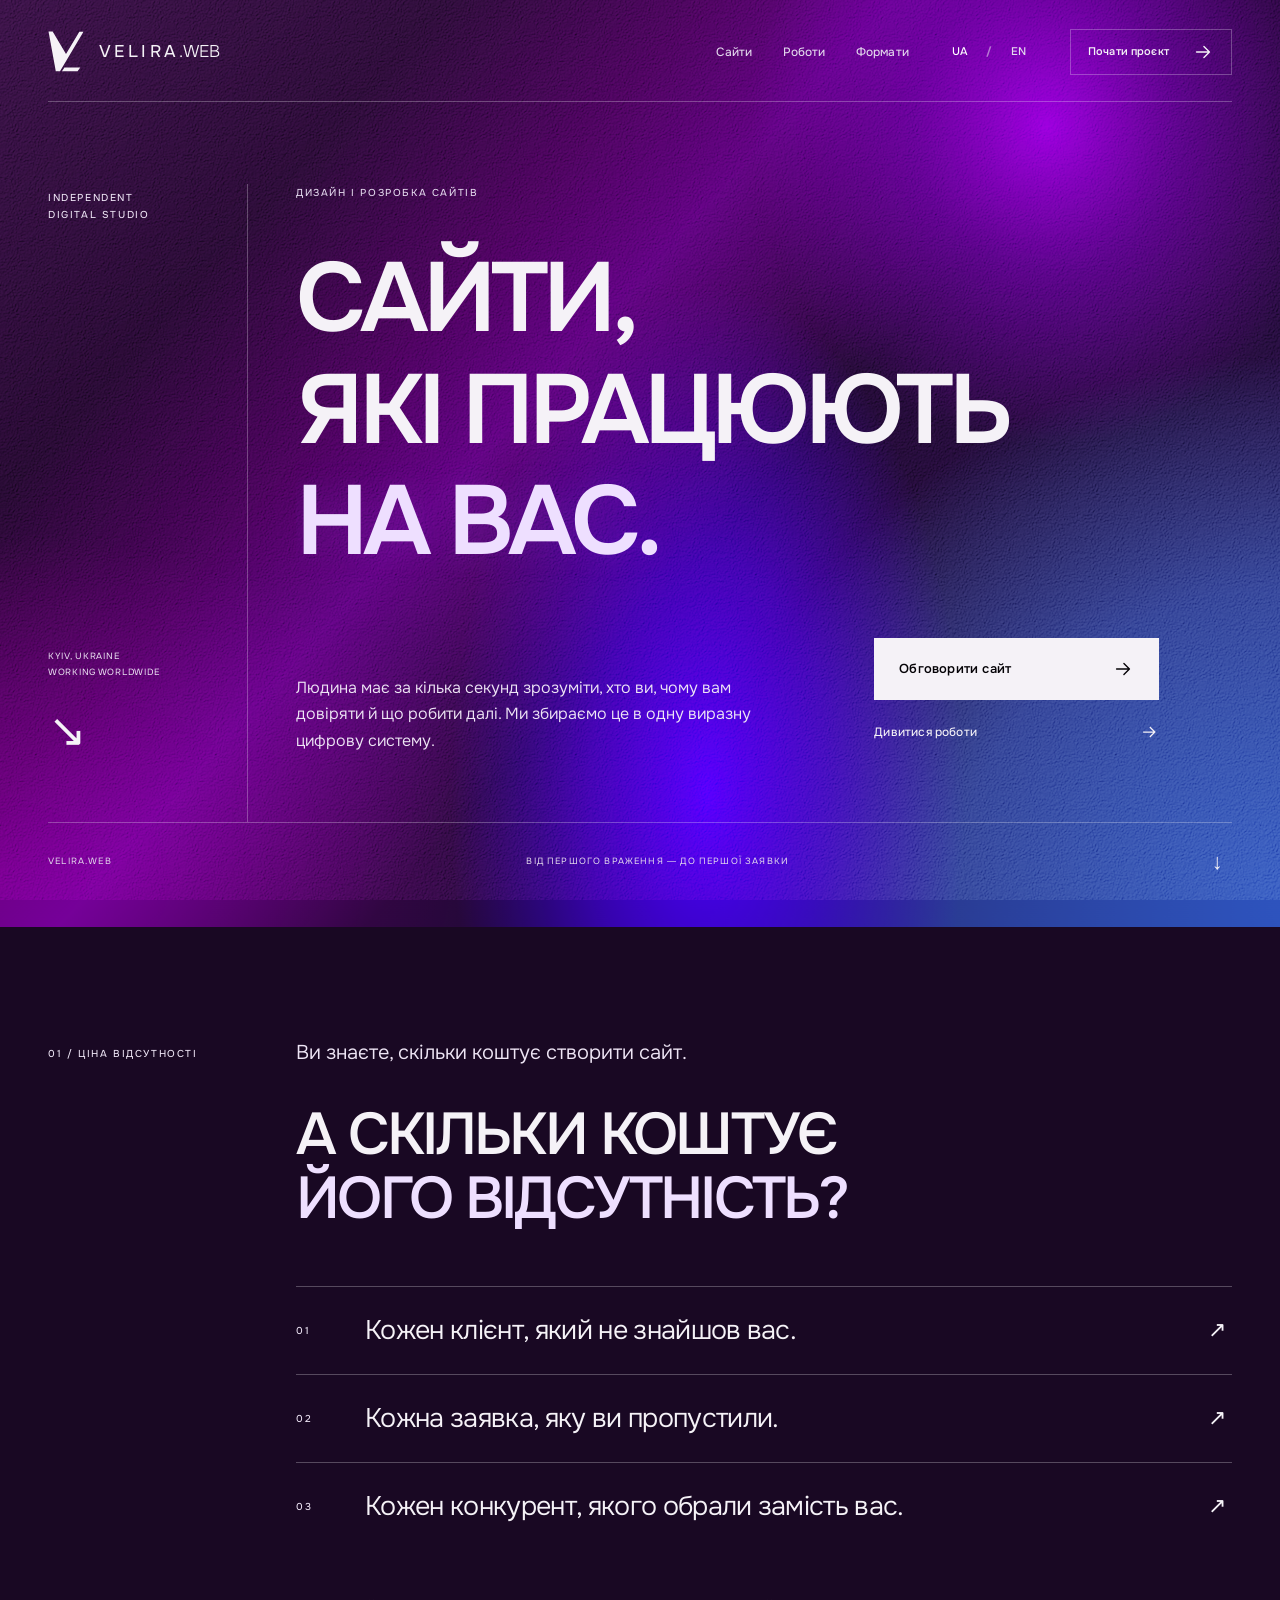
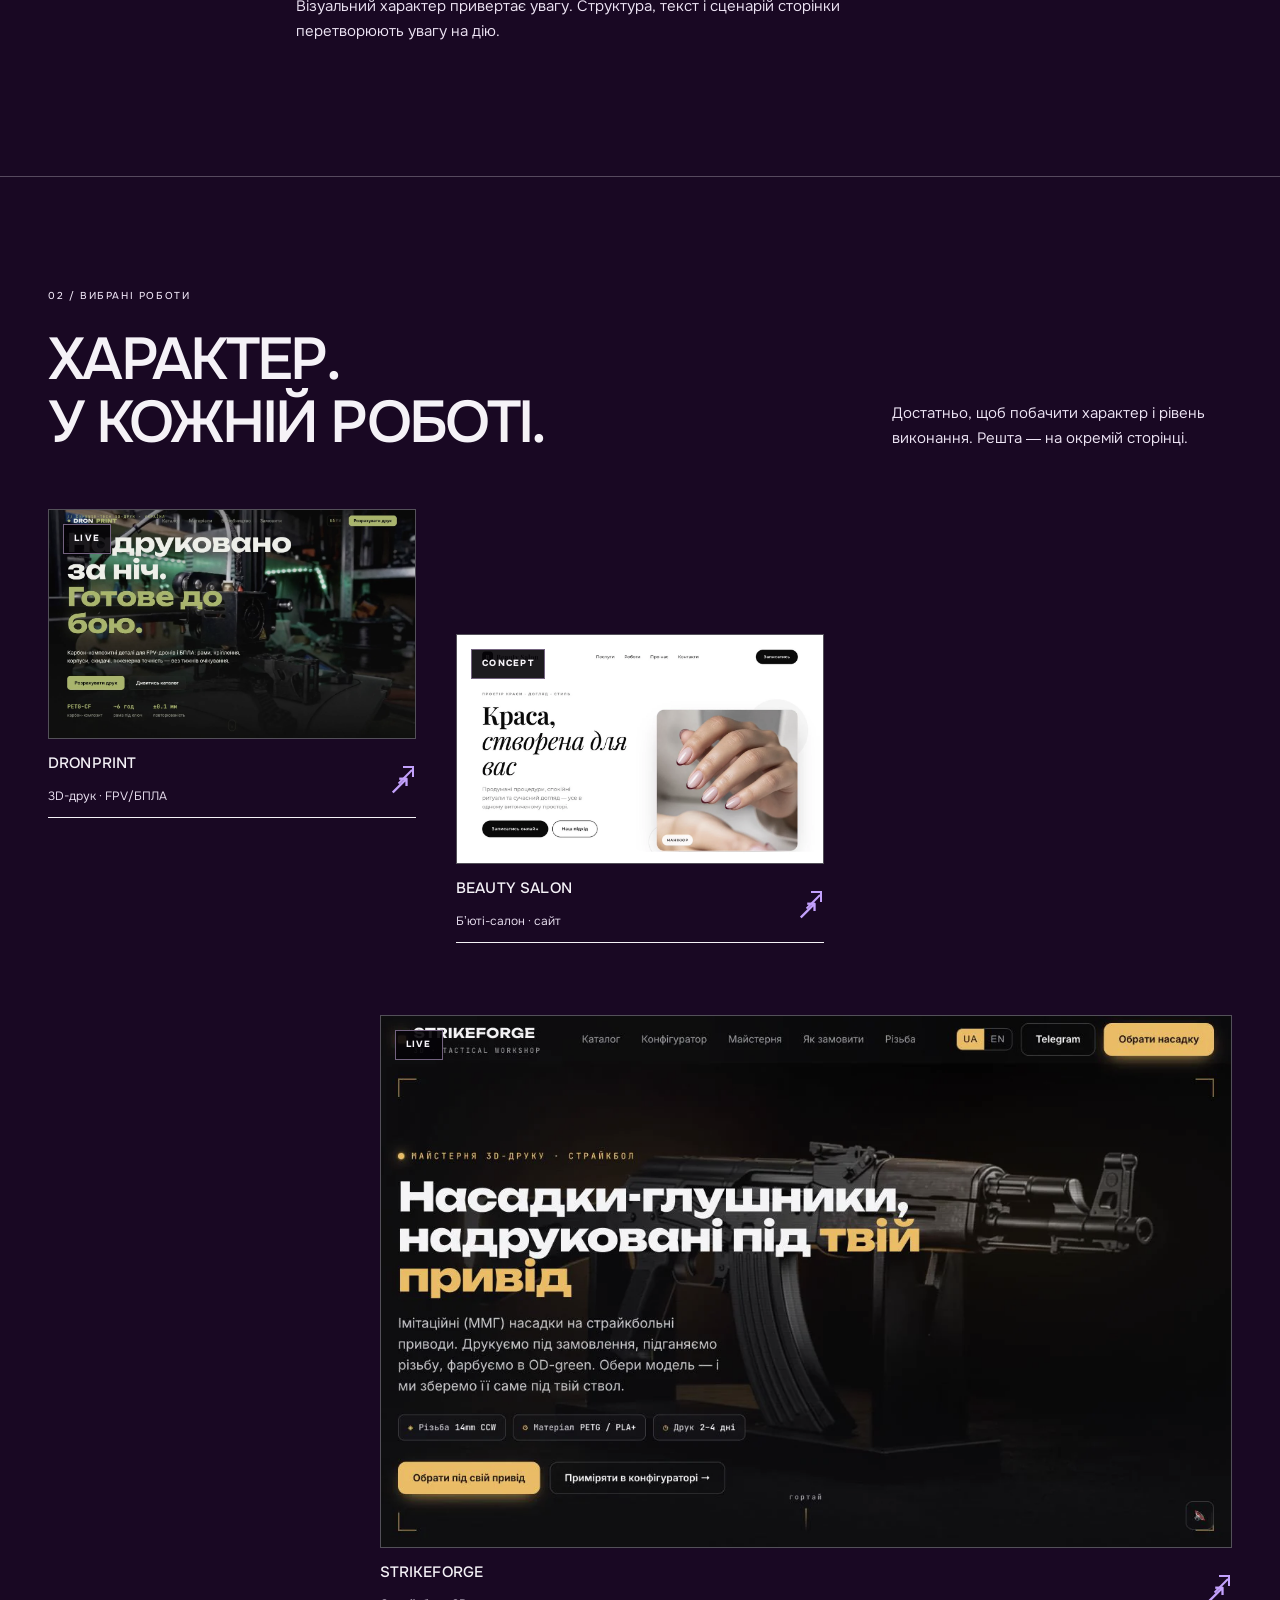
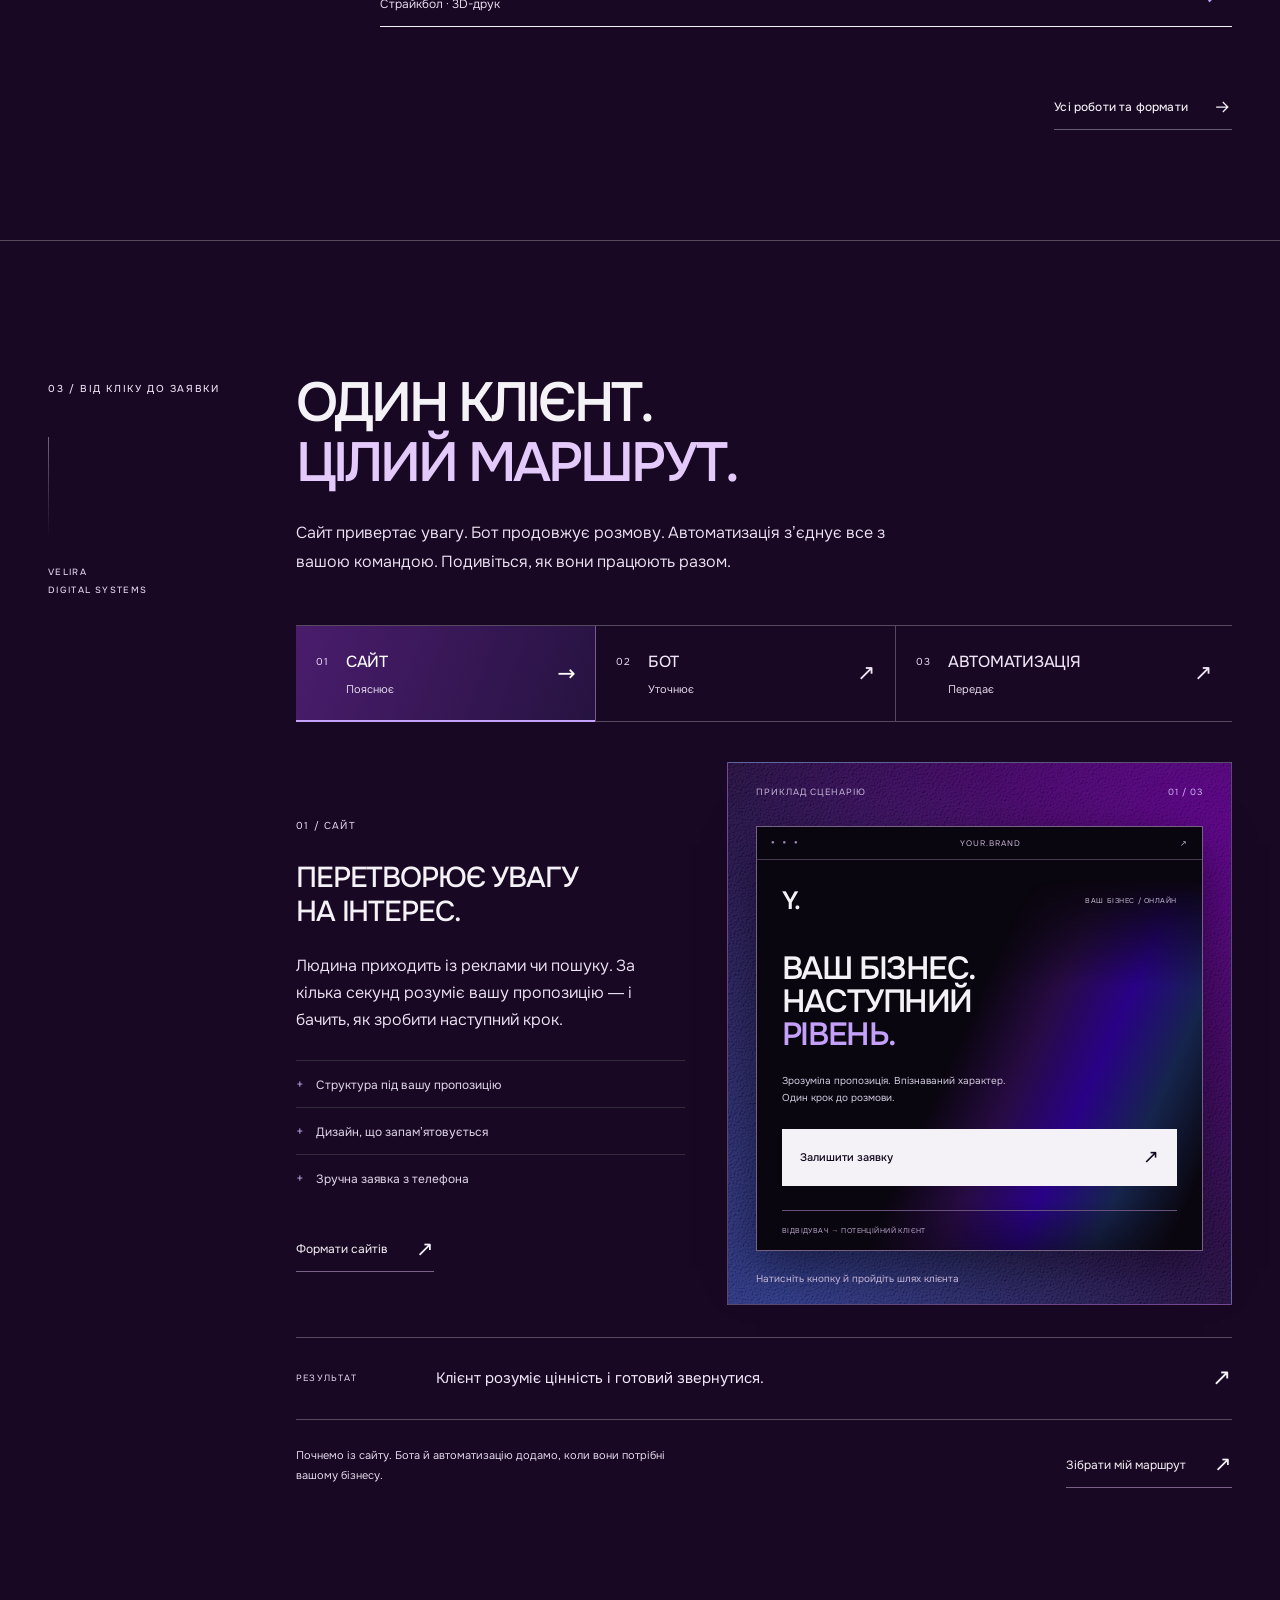
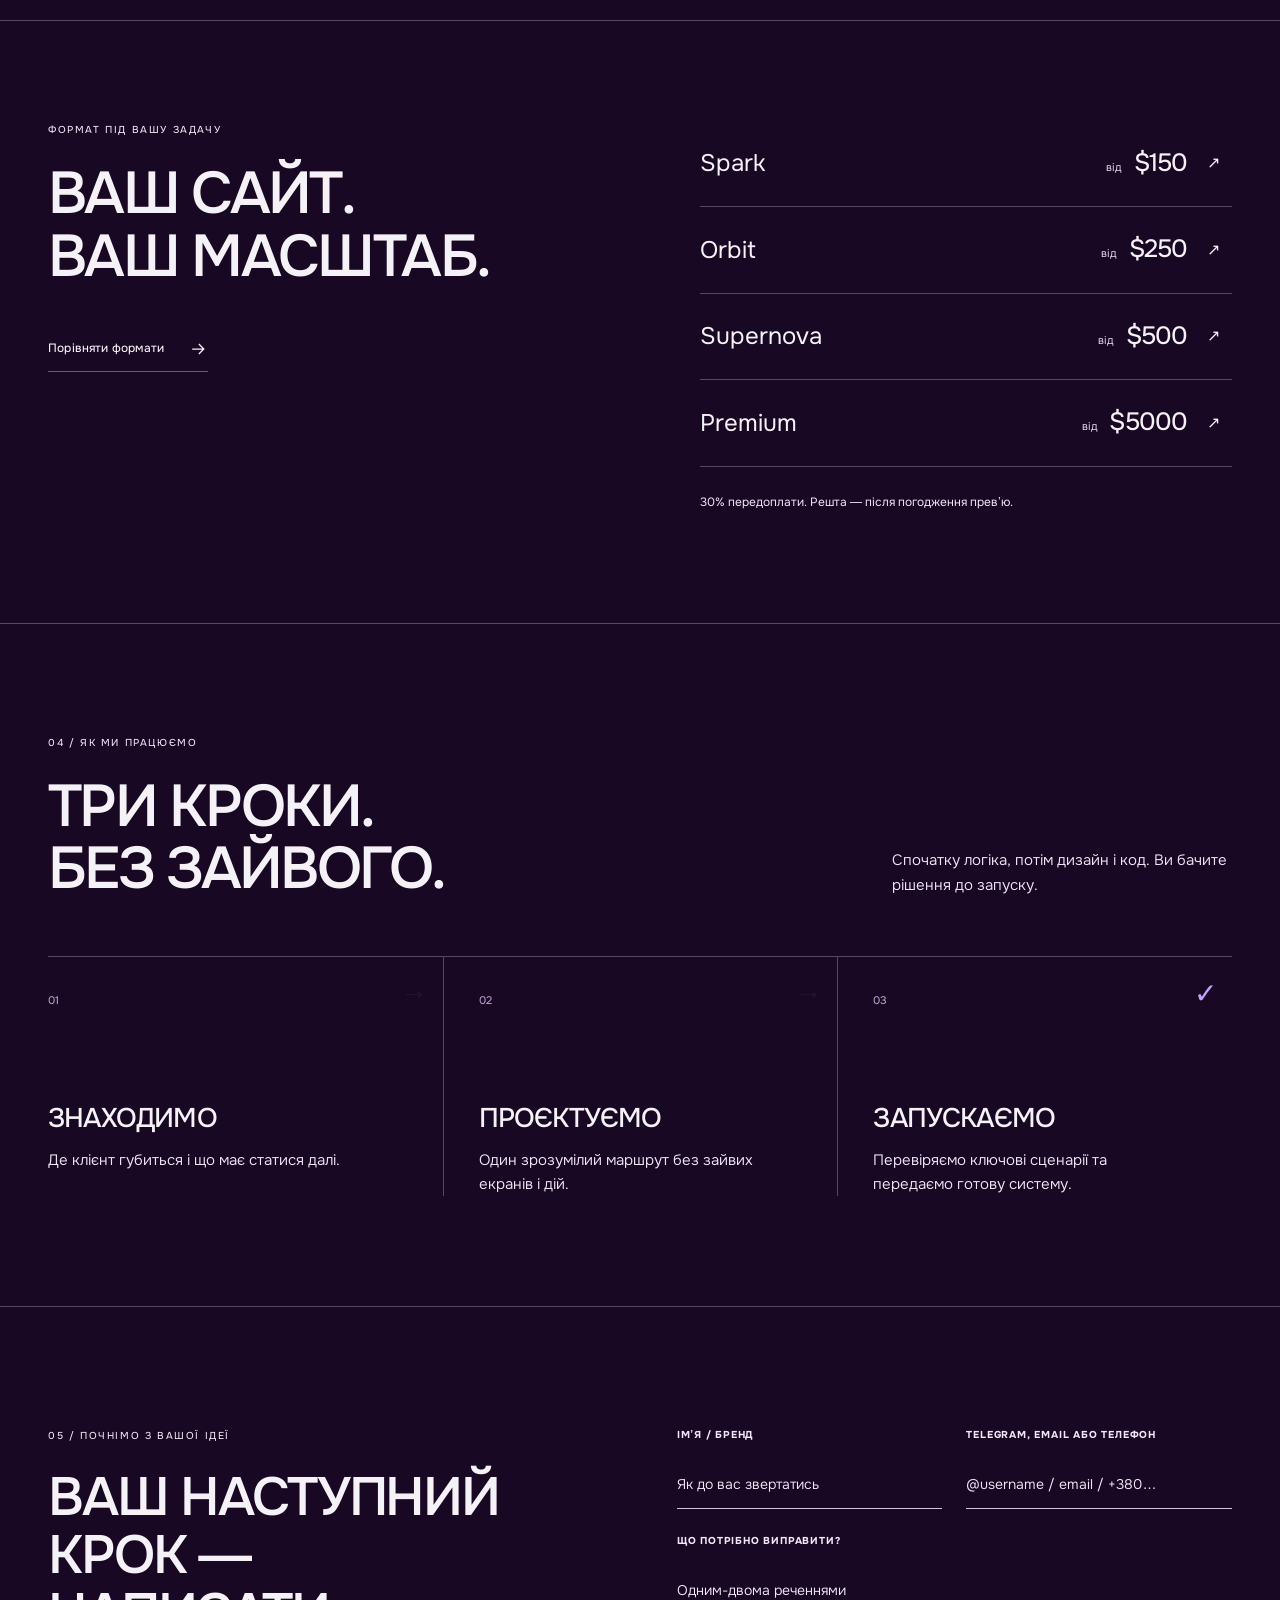
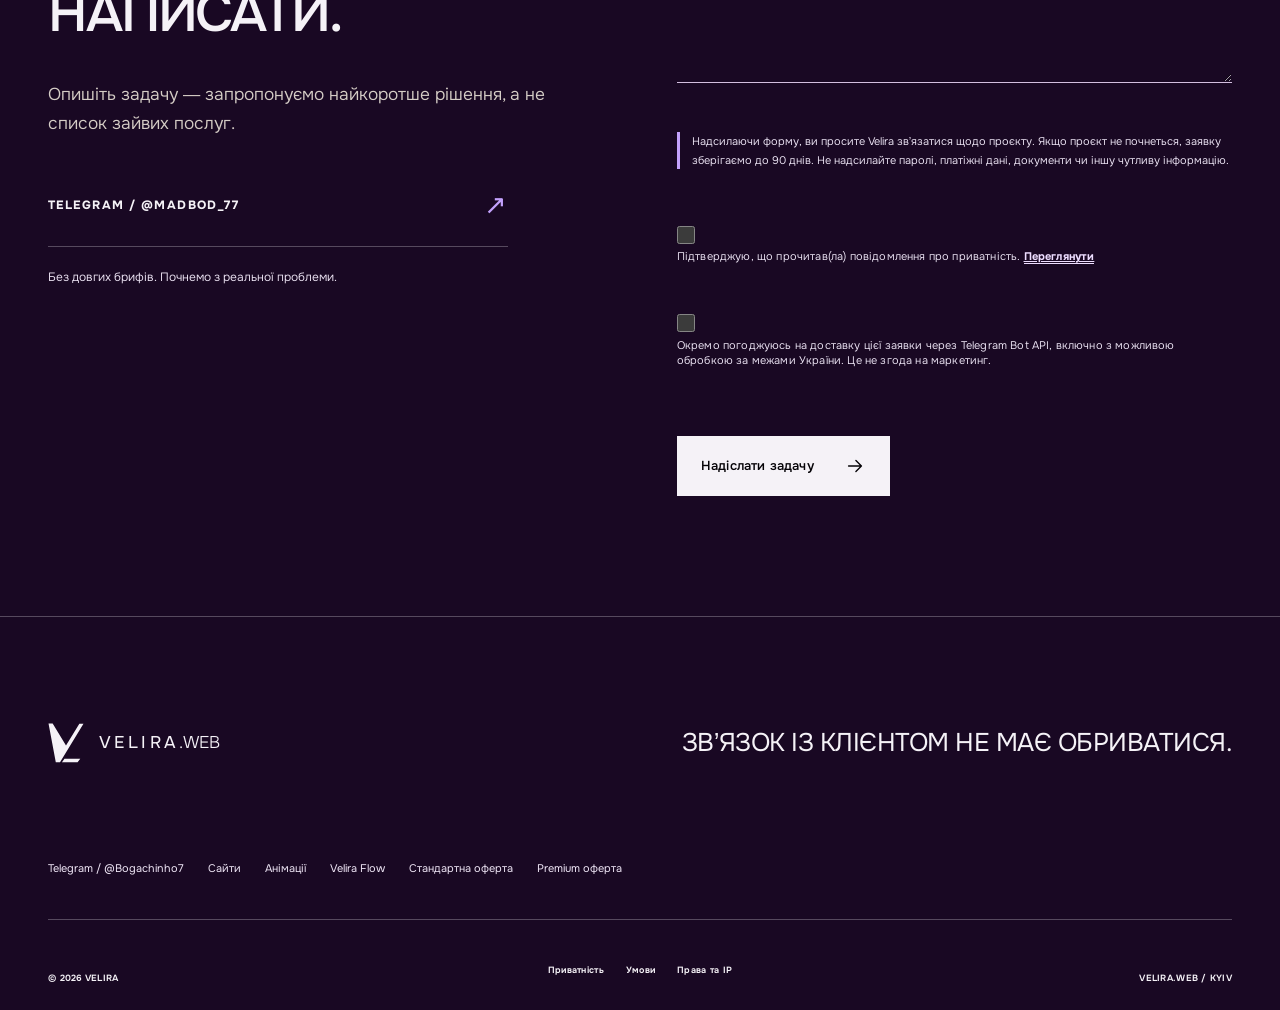
==== index.html @ 25261572 "style: brighten Velira with textured poster lighting across pages" ====
<!DOCTYPE html>
<html lang="uk" class="no-js"><head>
<meta charset="UTF-8" />
<meta name="viewport" content="width=device-width, initial-scale=1, viewport-fit=cover" />
<meta name="description" content="Velira створює сайти, Telegram-боти та автоматизації, які допомагають бізнесу не втрачати клієнтів після кліку." />
<meta name="theme-color" content="#050307" />
<meta property="og:type" content="website" />
<meta property="og:locale" content="uk_UA" />
<meta property="og:site_name" content="Velira" />
<meta property="og:title" content="Velira — сайти, Telegram-боти та автоматизації" />
<meta property="og:description" content="Один маршрут від першого кліку до заявки без втрат." />
<meta property="og:image" content="assets/img/velira-phone-hero.jpg" />
<meta name="twitter:card" content="summary_large_image" />
<title>Velira — сайти, Telegram-боти та автоматизації для бізнесу</title>
<link rel="icon" type="image/svg+xml" href="brand/velira-mark-clean.svg?v=faed01ee6c" />
<link rel="stylesheet" href="assets/css/velira-fonts.css?v=bc56376789" />

  <link rel="stylesheet" href="assets/css/veblix-home.css?v=83f161c44f" />
<noscript><style>.vl-nav__links{display:flex!important}[data-reveal]{opacity:1!important;transform:none!important}</style></noscript>
<link rel="stylesheet" href="assets/css/studio.css?v=9a2bb20dc5" />
<link rel="stylesheet" href="assets/css/services.css?v=1" />
<link rel="stylesheet" href="assets/css/studio-atmosphere.css?v=f15136abbe" />
</head><body id="top" class="studio-home"><a class="vl-skip" href="#main-content"><span  data-ua="До головного вмісту" data-en="Skip to main content">До головного вмісту</span></a><header class="vl-nav" data-nav><a class="vl-brand" href="index.html" aria-label="Velira — на головну" data-aria-label-ua="Velira — на головну" data-aria-label-en="Velira — home"><span class="vl-brand__art"><img src="brand/velira-mark-clean.svg?v=faed01ee6c" alt="" width="38" height="43"/></span><span class="brand-word">VELIRA<span>.WEB</span></span></a><button class="vl-nav__toggle" type="button" aria-expanded="false" aria-controls="primary-nav" data-menu-toggle><span></span><span></span><span></span><b class="sr-only" data-ua="Меню" data-en="Menu">Меню</b></button><div class="vl-nav__panel" id="primary-nav" data-menu-panel><nav class="vl-nav__links" aria-label="Навігація" data-aria-label-ua="Навігація" data-aria-label-en="Navigation"><a href="websites.html" data-ua="Сайти" data-en="Websites">Сайти</a><a href="index.html#works" data-ua="Роботи" data-en="Work">Роботи</a><a href="websites.html#pricing" data-ua="Формати" data-en="Formats">Формати</a></nav><div class="vl-lang" role="group" aria-label="Мова / Language"><button type="button" class="is-active" data-lang="uk" aria-pressed="true">UA</button><span aria-hidden="true">/</span><button type="button" data-lang="en" aria-pressed="false">EN</button></div><a class="vl-button vl-button--nav" href="index.html#contact"><span  data-ua="Почати проєкт" data-en="Start a project">Почати проєкт</span><svg viewBox="0 0 24 24" aria-hidden="true"><path d="M5 12h14M13 6l6 6-6 6"/></svg></a></div></header><main id="main-content"><section class="studio-hero" aria-labelledby="hero-title"><div class="light-field" aria-hidden="true"><div class="light-beam"></div><div class="light-grain"></div></div><div class="hero-side"><span class="eyebrow">INDEPENDENT<br>DIGITAL STUDIO</span><span class="side-bottom">KYIV, UKRAINE<br>WORKING WORLDWIDE<span aria-hidden="true">↘</span></span></div><div class="hero-main"><p class="eyebrow hero-kicker"><span  data-ua="ДИЗАЙН І РОЗРОБКА САЙТІВ" data-en="WEBSITE DESIGN &amp; DEVELOPMENT">ДИЗАЙН І РОЗРОБКА САЙТІВ</span></p><h1 id="hero-title" class="studio-title"><span class="line-mask"><span class="hero-line" data-ua="САЙТИ," data-en="WEBSITES">САЙТИ,</span></span><span class="line-mask"><span class="hero-line" data-ua="ЯКІ ПРАЦЮЮТЬ" data-en="THAT WORK">ЯКІ ПРАЦЮЮТЬ</span></span><span class="line-mask"><span class="hero-line" data-ua="НА ВАС." data-en="FOR YOU.">НА ВАС.</span></span></h1><div class="hero-bottom"><p class="hero-description"><span  data-ua="Людина має за кілька секунд зрозуміти, хто ви, чому вам довіряти й що робити далі. Ми збираємо це в одну виразну цифрову систему." data-en="Within seconds, people should understand who you are, why to trust you and what to do next. We turn that into one expressive digital system.">Людина має за кілька секунд зрозуміти, хто ви, чому вам довіряти й що робити далі. Ми збираємо це в одну виразну цифрову систему.</span></p><div class="hero-actions"><a class="vl-button" href="#contact"><span  data-ua="Обговорити сайт" data-en="Discuss a website">Обговорити сайт</span><svg viewBox="0 0 24 24" aria-hidden="true"><path d="M5 12h14M13 6l6 6-6 6"/></svg></a><a class="vl-text-link" href="#works"><span  data-ua="Дивитися роботи" data-en="Explore the work">Дивитися роботи</span><svg viewBox="0 0 24 24" aria-hidden="true"><path d="M5 12h14M13 6l6 6-6 6"/></svg></a></div></div></div><div class="hero-caption"><span>VELIRA.WEB</span><span  data-ua="ВІД ПЕРШОГО ВРАЖЕННЯ — ДО ПЕРШОЇ ЗАЯВКИ" data-en="FROM FIRST IMPRESSION TO FIRST ENQUIRY">ВІД ПЕРШОГО ВРАЖЕННЯ — ДО ПЕРШОЇ ЗАЯВКИ</span><a href="#solutions" aria-label="Далі / Scroll down">↓</a></div></section><section class="studio-value" id="solutions" aria-labelledby="value-title"><div class="section-label eyebrow">01 / <span  data-ua="ЦІНА ВІДСУТНОСТІ" data-en="THE COST OF ABSENCE">ЦІНА ВІДСУТНОСТІ</span></div><div class="value-content"><p class="value-intro" data-enter><span  data-ua="Ви знаєте, скільки коштує створити сайт." data-en="You know what it costs to build a website.">Ви знаєте, скільки коштує створити сайт.</span></p><h2 id="value-title" data-enter><span  data-ua="А СКІЛЬКИ КОШТУЄ" data-en="BUT WHAT DOES IT COST">А СКІЛЬКИ КОШТУЄ</span><span class="light-word" data-ua="ЙОГО ВІДСУТНІСТЬ?" data-en="NOT TO HAVE ONE?">ЙОГО ВІДСУТНІСТЬ?</span></h2><ol class="absence-list"><li data-enter><span class="eyebrow">01</span><p  data-ua="Кожен клієнт, який не знайшов вас." data-en="Every client who could not find you.">Кожен клієнт, який не знайшов вас.</p><span aria-hidden="true">↗</span></li><li data-enter><span class="eyebrow">02</span><p  data-ua="Кожна заявка, яку ви пропустили." data-en="Every enquiry you missed.">Кожна заявка, яку ви пропустили.</p><span aria-hidden="true">↗</span></li><li data-enter><span class="eyebrow">03</span><p  data-ua="Кожен конкурент, якого обрали замість вас." data-en="Every competitor chosen instead of you.">Кожен конкурент, якого обрали замість вас.</p><span aria-hidden="true">↗</span></li></ol><p class="value-note" data-enter><span  data-ua="Візуальний характер привертає увагу. Структура, текст і сценарій сторінки перетворюють увагу на дію." data-en="Visual character earns attention. Structure, copy and page flow turn that attention into action.">Візуальний характер привертає увагу. Структура, текст і сценарій сторінки перетворюють увагу на дію.</span></p></div></section><section class="vl-section vl-works" id="works" aria-labelledby="works-title">
      <div class="vl-wrap">
        <header class="vl-section__head vl-section__head--split" data-enter><div><p class="vl-index" data-ua="02 / ВИБРАНІ РОБОТИ" data-en="02 / SELECTED WORK">02 / ВИБРАНІ РОБОТИ</p><h2 id="works-title"><span data-ua="ХАРАКТЕР." data-en="CHARACTER.">ХАРАКТЕР.</span><span data-ua="У КОЖНІЙ РОБОТІ." data-en="IN EVERY DETAIL.">У КОЖНІЙ РОБОТІ.</span></h2></div><p data-ua="Достатньо, щоб побачити характер і рівень виконання. Решта — на окремій сторінці." data-en="Enough to see the character and execution quality. The rest lives on a separate page.">Достатньо, щоб побачити характер і рівень виконання. Решта — на окремій сторінці.</p></header>
        <div class="vl-work-grid">
          <a class="vl-work" href="https://madbod77.github.io/dronprint-v2/" target="_blank" rel="noopener noreferrer" aria-label="Відкрити сайт DRONPRINT у новій вкладці" data-aria-label-ua="Відкрити сайт DRONPRINT у новій вкладці" data-aria-label-en="Open the DRONPRINT website in a new tab" data-enter><div class="vl-work__media"><em>LIVE</em><img src="works/dronprint-v2.webp" width="1200" height="750" loading="lazy" decoding="async" alt="Сайт DRONPRINT — 3D-друк деталей для FPV-дронів і БПЛА" data-alt-ua="Сайт DRONPRINT — 3D-друк деталей для FPV-дронів і БПЛА" data-alt-en="DRONPRINT website — 3D-printed parts for FPV drones and UAVs" /></div><div class="vl-work__meta"><span>DRONPRINT</span><span data-ua="3D-друк · FPV/БПЛА" data-en="3D printing · FPV/UAVs">3D-друк · FPV/БПЛА</span><b aria-hidden="true">↗</b></div></a>
          <a class="vl-work" href="websites.html#works" data-enter><div class="vl-work__media"><em>CONCEPT</em><img src="works/beauty-salon.webp" width="1200" height="750" loading="lazy" decoding="async" alt="Концепт сайту Beauty Salon" data-alt-ua="Концепт сайту Beauty Salon" data-alt-en="Beauty Salon concept website" /></div><div class="vl-work__meta"><span>BEAUTY SALON</span><span data-ua="Б’юті-салон · сайт" data-en="Beauty salon · website">Б’юті-салон · сайт</span><b>↗</b></div></a>
          <a class="vl-work" href="https://madbod77.github.io/strikeball-suppressors/" target="_blank" rel="noopener noreferrer" aria-label="Відкрити сайт STRIKEFORGE у новій вкладці" data-aria-label-ua="Відкрити сайт STRIKEFORGE у новій вкладці" data-aria-label-en="Open the STRIKEFORGE website in a new tab" data-enter><div class="vl-work__media"><em>LIVE</em><img src="works/strikeforge.webp" width="1200" height="750" loading="lazy" decoding="async" alt="Сайт STRIKEFORGE — 3D-друк страйкбольних аксесуарів" data-alt-ua="Сайт STRIKEFORGE — 3D-друк страйкбольних аксесуарів" data-alt-en="STRIKEFORGE website — 3D-printed airsoft accessories" /></div><div class="vl-work__meta"><span>STRIKEFORGE</span><span data-ua="Страйкбол · 3D-друк" data-en="Airsoft · 3D printing">Страйкбол · 3D-друк</span><b aria-hidden="true">↗</b></div></a>
        </div>
        <div class="work-more"><a class="vl-text-link" href="websites.html"><span  data-ua="Усі роботи та формати" data-en="All work &amp; formats">Усі роботи та формати</span><svg viewBox="0 0 24 24" aria-hidden="true"><path d="M5 12h14M13 6l6 6-6 6"/></svg></a></div>
      </div>
    </section><section class="studio-solutions sx-system" id="services" aria-labelledby="system-title"><div class="section-label eyebrow">03 / <span data-ua="ВІД КЛІКУ ДО ЗАЯВКИ" data-en="FROM CLICK TO ENQUIRY" >ВІД КЛІКУ ДО ЗАЯВКИ</span><span class="sx-rail-line" aria-hidden="true"></span><span class="sx-rail-caption">VELIRA<br>DIGITAL SYSTEMS</span></div><div class="sx-main"><header class="sx-heading" data-enter><h2 id="system-title"><span data-ua="ОДИН КЛІЄНТ." data-en="ONE CLIENT." >ОДИН КЛІЄНТ.</span><span class="sx-heading-accent"><span data-ua="ЦІЛИЙ МАРШРУТ." data-en="ONE CONNECTED JOURNEY." >ЦІЛИЙ МАРШРУТ.</span></span></h2><p><span data-ua="Сайт привертає увагу. Бот продовжує розмову. Автоматизація з’єднує все з вашою командою. Подивіться, як вони працюють разом." data-en="The website earns attention. The bot carries the conversation. Automation connects it all to your team. See how they work together." >Сайт привертає увагу. Бот продовжує розмову. Автоматизація з’єднує все з вашою командою. Подивіться, як вони працюють разом.</span></p></header><div class="sx-explorer"><div class="sx-tabs" aria-label="Кроки маршруту клієнта" data-aria-label-ua="Кроки маршруту клієнта" data-aria-label-en="Steps in the client journey"><button type="button" class="sx-tab" id="service-tab-website" data-service-tab="website"><span class="sx-tab-num">01</span><span class="sx-tab-name"><span data-ua="Сайт" data-en="Website">Сайт</span><small data-ua="Пояснює" data-en="Explains" >Пояснює</small></span><span class="sx-tab-arrow" aria-hidden="true">↗</span></button><button type="button" class="sx-tab" id="service-tab-bot" data-service-tab="bot"><span class="sx-tab-num">02</span><span class="sx-tab-name"><span data-ua="Бот" data-en="Bot">Бот</span><small data-ua="Уточнює" data-en="Clarifies" >Уточнює</small></span><span class="sx-tab-arrow" aria-hidden="true">↗</span></button><button type="button" class="sx-tab" id="service-tab-automation" data-service-tab="automation"><span class="sx-tab-num">03</span><span class="sx-tab-name"><span data-ua="Автоматизація" data-en="Automation">Автоматизація</span><small data-ua="Передає" data-en="Connects" >Передає</small></span><span class="sx-tab-arrow" aria-hidden="true">↗</span></button></div><div class="sx-panels"><article class="sx-panel" id="service-panel-website" data-service-panel="website" aria-labelledby="service-heading-website"><div class="sx-copy"><p class="sx-panel-kicker">01 / <span data-ua="САЙТ" data-en="WEBSITE" >САЙТ</span></p><h3 id="service-heading-website" class="sx-stagger"><span data-ua="ПЕРЕТВОРЮЄ УВАГУ" data-en="TURNS ATTENTION" >ПЕРЕТВОРЮЄ УВАГУ</span><span data-ua="НА ІНТЕРЕС." data-en="INTO INTEREST." >НА ІНТЕРЕС.</span></h3><p class="sx-description sx-stagger"><span data-ua="Людина приходить із реклами чи пошуку. За кілька секунд розуміє вашу пропозицію — і бачить, як зробити наступний крок." data-en="Someone arrives from an ad or search. Within seconds, they understand your offer — and see how to take the next step." >Людина приходить із реклами чи пошуку. За кілька секунд розуміє вашу пропозицію — і бачить, як зробити наступний крок.</span></p></div><div class="sx-stage"><div class="sx-stage-label"><span><span data-ua="ПРИКЛАД СЦЕНАРІЮ" data-en="ILLUSTRATIVE SCENARIO" >ПРИКЛАД СЦЕНАРІЮ</span></span><span>01 / 03</span></div><div class="sx-browser sx-stagger"><div class="sx-browser-bar"><span class="sx-browser-dots" aria-hidden="true">● ● ●</span><span>YOUR.BRAND</span><span aria-hidden="true">↗</span></div><div class="sx-web-body"><div class="sx-web-top"><span class="sx-web-mark" aria-hidden="true">Y.</span><span data-ua="ВАШ БІЗНЕС / ОНЛАЙН" data-en="YOUR BUSINESS / ONLINE" >ВАШ БІЗНЕС / ОНЛАЙН</span></div><div class="sx-web-light" aria-hidden="true"></div><p class="sx-web-title"><span data-ua="ВАШ БІЗНЕС." data-en="YOUR BUSINESS." >ВАШ БІЗНЕС.</span><br><span data-ua="НАСТУПНИЙ" data-en="THE NEXT" >НАСТУПНИЙ</span><br><i><span data-ua="РІВЕНЬ." data-en="LEVEL." >РІВЕНЬ.</span></i></p><p class="sx-web-caption"><span data-ua="Зрозуміла пропозиція. Впізнаваний характер. Один крок до розмови." data-en="A clear offer. A distinct identity. One step to a conversation." >Зрозуміла пропозиція. Впізнаваний характер. Один крок до розмови.</span></p><button type="button" class="sx-demo-action" data-service-next="bot"><span data-ua="Залишити заявку" data-en="Make an enquiry" >Залишити заявку</span><span aria-hidden="true">↗</span></button><div class="sx-web-baseline"><span data-ua="ВІДВІДУВАЧ → ПОТЕНЦІЙНИЙ КЛІЄНТ" data-en="VISITOR → POTENTIAL CLIENT" >ВІДВІДУВАЧ → ПОТЕНЦІЙНИЙ КЛІЄНТ</span></div></div></div><div class="sx-stage-hint"><span data-ua="Натисніть кнопку й пройдіть шлях клієнта" data-en="Press the button to follow the client’s journey" >Натисніть кнопку й пройдіть шлях клієнта</span></div></div><div class="sx-details"><ul class="sx-features sx-stagger"><li><span data-ua="Структура під вашу пропозицію" data-en="Structure built around your offer" >Структура під вашу пропозицію</span></li><li><span data-ua="Дизайн, що запам’ятовується" data-en="Design people remember" >Дизайн, що запам’ятовується</span></li><li><span data-ua="Зручна заявка з телефона" data-en="Easy enquiries from a phone" >Зручна заявка з телефона</span></li></ul><a class="sx-detail-link" href="websites.html"><span data-ua="Формати сайтів" data-en="Website formats" >Формати сайтів</span><span aria-hidden="true">↗</span></a></div><div class="sx-outcome"><span class="sx-outcome-label"><span data-ua="РЕЗУЛЬТАТ" data-en="THE RESULT" >РЕЗУЛЬТАТ</span></span><p><span data-ua="Клієнт розуміє цінність і готовий звернутися." data-en="The client sees the value and is ready to reach out." >Клієнт розуміє цінність і готовий звернутися.</span></p><span aria-hidden="true">↗</span></div></article><article class="sx-panel" id="service-panel-bot" data-service-panel="bot" aria-labelledby="service-heading-bot"><div class="sx-copy"><p class="sx-panel-kicker">02 / <span data-ua="TELEGRAM-БОТ" data-en="TELEGRAM BOT" >TELEGRAM-БОТ</span></p><h3 id="service-heading-bot" class="sx-stagger"><span data-ua="ПІДХОПЛЮЄ ДІАЛОГ." data-en="KEEPS THE DIALOGUE." >ПІДХОПЛЮЄ ДІАЛОГ.</span><span data-ua="ЗБИРАЄ ГОЛОВНЕ." data-en="GETS THE DETAILS." >ЗБИРАЄ ГОЛОВНЕ.</span></h3><p class="sx-description sx-stagger"><span data-ua="Коли людині потрібна відповідь, бот допомагає розібратися: відповідає на типові питання, уточнює задачу й готує звернення для команди." data-en="When someone needs an answer, the bot helps: it handles common questions, clarifies the task and prepares the enquiry for your team." >Коли людині потрібна відповідь, бот допомагає розібратися: відповідає на типові питання, уточнює задачу й готує звернення для команди.</span></p></div><div class="sx-stage"><div class="sx-stage-label"><span><span data-ua="ПРИКЛАД СЦЕНАРІЮ" data-en="ILLUSTRATIVE SCENARIO" >ПРИКЛАД СЦЕНАРІЮ</span></span><span>02 / 03</span></div><div class="sx-chat sx-stagger"><div class="sx-chat-head"><span class="sx-chat-avatar" aria-hidden="true">V.</span><div><b>Velira Bot</b><small data-ua="ПРИКЛАД ДІАЛОГУ" data-en="SAMPLE CONVERSATION" >ПРИКЛАД ДІАЛОГУ</small></div><span class="sx-chat-symbol" aria-hidden="true">↗</span></div><div class="sx-chat-body"><div class="sx-message sx-stagger"><span data-ua="Вітаю! Допоможу уточнити вашу задачу. Що хочете створити?" data-en="Hello! Let’s clarify your task. What would you like to build?" >Вітаю! Допоможу уточнити вашу задачу. Що хочете створити?</span></div><div class="sx-message sx-message--client sx-stagger"><span data-ua="Сайт для мого бізнесу." data-en="A website for my business." >Сайт для мого бізнесу.</span></div><div class="sx-message sx-stagger"><span data-ua="Чудово. Зберемо деталі та передамо їх команді, щоб продовжити розмову по суті." data-en="Great. We’ll gather the details and pass them to the team for a focused conversation." >Чудово. Зберемо деталі та передамо їх команді, щоб продовжити розмову по суті.</span></div><div class="sx-chat-brief sx-stagger"><span><span data-ua="ЗАПИТ" data-en="ENQUIRY" >ЗАПИТ</span> V—01</span><p><span data-ua="Сайт для бізнесу" data-en="Business website" >Сайт для бізнесу</span><small><span data-ua="Джерело: сайт · Наступний крок: обговорення" data-en="Source: website · Next step: discussion" >Джерело: сайт · Наступний крок: обговорення</span></small></p></div><button class="sx-demo-action" type="button" data-service-next="automation"><span data-ua="Передати команді" data-en="Pass to the team" >Передати команді</span><span aria-hidden="true">↗</span></button></div></div><div class="sx-stage-hint"><span data-ua="Натисніть кнопку й пройдіть шлях клієнта" data-en="Press the button to follow the client’s journey" >Натисніть кнопку й пройдіть шлях клієнта</span></div></div><div class="sx-details"><ul class="sx-features sx-stagger"><li><span data-ua="Сценарій під ваші послуги" data-en="A conversation built for your services" >Сценарій під ваші послуги</span></li><li><span data-ua="Потрібні питання без довгого брифу" data-en="The right questions, without a long brief" >Потрібні питання без довгого брифу</span></li><li><span data-ua="Передача розмови людині" data-en="A clear handoff to a person" >Передача розмови людині</span></li></ul><a class="sx-detail-link" href="flow.html"><span data-ua="Можливості Velira Flow" data-en="Explore Velira Flow" >Можливості Velira Flow</span><span aria-hidden="true">↗</span></a></div><div class="sx-outcome"><span class="sx-outcome-label"><span data-ua="РЕЗУЛЬТАТ" data-en="THE RESULT" >РЕЗУЛЬТАТ</span></span><p><span data-ua="Ви отримуєте запит, у якому вже є суть." data-en="You receive an enquiry with the essentials already clear." >Ви отримуєте запит, у якому вже є суть.</span></p><span aria-hidden="true">↗</span></div></article><article class="sx-panel" id="service-panel-automation" data-service-panel="automation" aria-labelledby="service-heading-automation"><div class="sx-copy"><p class="sx-panel-kicker">03 / <span data-ua="АВТОМАТИЗАЦІЯ" data-en="AUTOMATION" >АВТОМАТИЗАЦІЯ</span></p><h3 id="service-heading-automation" class="sx-stagger"><span data-ua="ПЕРЕДАЄ ЗАЯВКУ." data-en="DELIVERS THE LEAD." >ПЕРЕДАЄ ЗАЯВКУ.</span><span data-ua="ЗБЕРІГАЄ КОНТЕКСТ." data-en="KEEPS THE CONTEXT." >ЗБЕРІГАЄ КОНТЕКСТ.</span></h3><p class="sx-description sx-stagger"><span data-ua="Дані не потрібно переносити вручну. Налаштований сценарій передає контакт, задачу та джерело звернення туди, де працює ваша команда." data-en="No need to copy details by hand. A configured workflow sends the contact, task and enquiry source to the tools your team uses." >Дані не потрібно переносити вручну. Налаштований сценарій передає контакт, задачу та джерело звернення туди, де працює ваша команда.</span></p></div><div class="sx-stage"><div class="sx-stage-label"><span><span data-ua="ПРИКЛАД СЦЕНАРІЮ" data-en="ILLUSTRATIVE SCENARIO" >ПРИКЛАД СЦЕНАРІЮ</span></span><span>03 / 03</span></div><div class="sx-flow sx-stagger"><div class="sx-flow-heading"><span><span data-ua="МАРШРУТ ЗАЯВКИ" data-en="ENQUIRY ROUTE" >МАРШРУТ ЗАЯВКИ</span></span><span>V—01</span></div><div class="sx-flow-route"><div class="sx-flow-node"><span class="sx-node-symbol" aria-hidden="true">↗</span><span data-ua="Сайт" data-en="Website" >Сайт</span></div><span class="sx-route-line" aria-hidden="true"></span><div class="sx-flow-node"><span class="sx-node-symbol" aria-hidden="true">↳</span><span data-ua="Бот" data-en="Bot" >Бот</span></div><span class="sx-route-line" aria-hidden="true"></span><div class="sx-flow-node sx-flow-node--end"><span class="sx-node-symbol" aria-hidden="true">✓</span><span data-ua="Команда" data-en="Team" >Команда</span></div></div><div class="sx-lead sx-stagger"><div class="sx-lead-heading"><span data-ua="ЗАЯВКА З КОНТЕКСТОМ" data-en="AN ENQUIRY WITH CONTEXT" >ЗАЯВКА З КОНТЕКСТОМ</span><span aria-hidden="true">↗</span></div><dl><div><dt><span data-ua="Контакт" data-en="Contact" >Контакт</span></dt><dd><span data-ua="Дані клієнта" data-en="Client details" >Дані клієнта</span></dd></div><div><dt><span data-ua="Задача" data-en="Task" >Задача</span></dt><dd><span data-ua="Сайт для бізнесу" data-en="Business website" >Сайт для бізнесу</span></dd></div><div><dt><span data-ua="Джерело" data-en="Source" >Джерело</span></dt><dd><span data-ua="Сайт → Telegram-бот" data-en="Website → Telegram bot" >Сайт → Telegram-бот</span></dd></div></dl><div class="sx-lead-destination"><span aria-hidden="true">↳</span><span data-ua="Таблиця або CRM + сповіщення команді" data-en="Spreadsheet or CRM + a team notification" >Таблиця або CRM + сповіщення команді</span></div></div><p class="sx-flow-note"><span data-ua="Інтеграції підбираємо під ваші інструменти та процес." data-en="We choose integrations to fit your tools and process." >Інтеграції підбираємо під ваші інструменти та процес.</span></p></div><div class="sx-stage-hint"><span data-ua="Так звернення стає зрозумілою задачею" data-en="This is how an enquiry becomes a clear task" >Так звернення стає зрозумілою задачею</span></div></div><div class="sx-details"><ul class="sx-features sx-stagger"><li><span data-ua="Форма й бот в одному маршруті" data-en="Forms and bot in one connected route" >Форма й бот в одному маршруті</span></li><li><span data-ua="Передача в таблицю або CRM" data-en="Delivery to a spreadsheet or CRM" >Передача в таблицю або CRM</span></li><li><span data-ua="Сповіщення відповідальній людині" data-en="A notification for the right person" >Сповіщення відповідальній людині</span></li></ul><a class="sx-detail-link" href="index.html#contact"><span data-ua="Обговорити автоматизацію" data-en="Discuss automation" >Обговорити автоматизацію</span><span aria-hidden="true">↗</span></a></div><div class="sx-outcome"><span class="sx-outcome-label"><span data-ua="РЕЗУЛЬТАТ" data-en="THE RESULT" >РЕЗУЛЬТАТ</span></span><p><span data-ua="Команда бачить, кому відповісти та з чого почати." data-en="Your team knows who to contact and where to start." >Команда бачить, кому відповісти та з чого почати.</span></p><span aria-hidden="true">↗</span></div></article></div></div><div class="sx-footer"><p><span data-ua="Почнемо із сайту. Бота й автоматизацію додамо, коли вони потрібні вашому бізнесу." data-en="Start with the website. Add a bot and automation when your business needs them." >Почнемо із сайту. Бота й автоматизацію додамо, коли вони потрібні вашому бізнесу.</span></p><a class="sx-detail-link" href="#contact"><span data-ua="Зібрати мій маршрут" data-en="Build my client journey" >Зібрати мій маршрут</span><span aria-hidden="true">↗</span></a></div></div></section><section class="studio-price" aria-labelledby="price-title"><div data-enter><p class="eyebrow"><span  data-ua="ФОРМАТ ПІД ВАШУ ЗАДАЧУ" data-en="A FORMAT FOR YOUR BRIEF">ФОРМАТ ПІД ВАШУ ЗАДАЧУ</span></p><h2 id="price-title"><span  data-ua="ВАШ САЙТ." data-en="YOUR WEBSITE.">ВАШ САЙТ.</span><span  data-ua="ВАШ МАСШТАБ." data-en="YOUR SCALE.">ВАШ МАСШТАБ.</span></h2><a class="vl-text-link" href="websites.html#pricing"><span  data-ua="Порівняти формати" data-en="Compare formats">Порівняти формати</span><svg viewBox="0 0 24 24" aria-hidden="true"><path d="M5 12h14M13 6l6 6-6 6"/></svg></a></div><div class="price-preview"><a href="websites.html#pricing"><span>Spark</span><b><span  data-ua="від" data-en="from">від</span> $150</b><span aria-hidden="true">↗</span></a><a href="websites.html#pricing"><span>Orbit</span><b><span  data-ua="від" data-en="from">від</span> $250</b><span aria-hidden="true">↗</span></a><a href="websites.html#pricing"><span>Supernova</span><b><span  data-ua="від" data-en="from">від</span> $500</b><span aria-hidden="true">↗</span></a><a href="websites.html#pricing"><span>Premium</span><b><span  data-ua="від" data-en="from">від</span> $5000</b><span aria-hidden="true">↗</span></a><p><span  data-ua="30% передоплати. Решта — після погодження прев’ю." data-en="30% deposit. The balance follows preview approval.">30% передоплати. Решта — після погодження прев’ю.</span></p></div></section><section class="vl-section vl-process" id="process" aria-labelledby="process-title">
      <div class="vl-wrap">
        <header class="vl-section__head vl-section__head--split" data-enter><div><p class="vl-index" data-ua="04 / ЯК МИ ПРАЦЮЄМО" data-en="04 / HOW WE WORK">04 / ЯК МИ ПРАЦЮЄМО</p><h2 id="process-title"><span data-ua="ТРИ КРОКИ." data-en="THREE STEPS.">ТРИ КРОКИ.</span><span data-ua="БЕЗ ЗАЙВОГО." data-en="NOTHING EXTRA.">БЕЗ ЗАЙВОГО.</span></h2></div><p data-ua="Спочатку логіка, потім дизайн і код. Ви бачите рішення до запуску." data-en="Logic first, then design and code. You see the solution before launch.">Спочатку логіка, потім дизайн і код. Ви бачите рішення до запуску.</p></header>
        <ol class="vl-steps">
          <li data-enter><span>01</span><h3 data-ua="ЗНАХОДИМО" data-en="FIND">ЗНАХОДИМО</h3><p data-ua="Де клієнт губиться і що має статися далі." data-en="Where the client gets lost and what should happen next.">Де клієнт губиться і що має статися далі.</p></li>
          <li data-enter><span>02</span><h3 data-ua="ПРОЄКТУЄМО" data-en="DESIGN">ПРОЄКТУЄМО</h3><p data-ua="Один зрозумілий маршрут без зайвих екранів і дій." data-en="One clear route without unnecessary screens or actions.">Один зрозумілий маршрут без зайвих екранів і дій.</p></li>
          <li data-enter><span>03</span><h3 data-ua="ЗАПУСКАЄМО" data-en="LAUNCH">ЗАПУСКАЄМО</h3><p data-ua="Перевіряємо ключові сценарії та передаємо готову систему." data-en="We verify the key scenarios and hand over a working system.">Перевіряємо ключові сценарії та передаємо готову систему.</p></li>
        </ol>
      </div>
    </section><section class="vl-contact" id="contact" aria-labelledby="contact-title">
      <div class="vl-wrap vl-contact__grid">
        <div class="vl-contact__copy" data-enter>
          <p class="vl-index" data-ua="05 / ПОЧНІМО З ВАШОЇ ІДЕЇ" data-en="05 / START WITH YOUR IDEA">05 / ПОЧНІМО З ВАШОЇ ІДЕЇ</p>
          <h2 id="contact-title"><span  data-ua="ВАШ НАСТУПНИЙ" data-en="YOUR NEXT">ВАШ НАСТУПНИЙ</span><span  data-ua="КРОК —" data-en="STEP —">КРОК —</span><span  data-ua="НАПИСАТИ." data-en="SAY HELLO.">НАПИСАТИ.</span></h2>
          <p data-ua="Опишіть задачу — запропонуємо найкоротше рішення, а не список зайвих послуг." data-en="Describe the problem and we’ll propose the shortest solution — not a list of services you do not need.">Опишіть задачу — запропонуємо найкоротше рішення, а не список зайвих послуг.</p>
          <a class="vl-telegram-link" href="https://t.me/madbod_77" target="_blank" rel="noopener"><span>TELEGRAM / @MADBOD_77</span><b>↗</b></a>
          <p class="vl-contact__micro" data-ua="Без довгих брифів. Почнемо з реальної проблеми." data-en="No long briefs. We start with the real problem.">Без довгих брифів. Почнемо з реальної проблеми.</p>
        </div>
        <form class="vl-form" id="velira-lead-form" novalidate data-lead-form data-enter>
          <div class="vl-form__row">
            <label><span data-ua="Ім’я / бренд" data-en="Name / brand">Ім’я / бренд</span><input type="text" name="name" autocomplete="name" required maxlength="200" placeholder="Як до вас звертатись" data-placeholder-ua="Як до вас звертатись" data-placeholder-en="How should we address you?" /></label>
            <label><span data-ua="Telegram, email або телефон" data-en="Telegram, email or phone">Telegram, email або телефон</span><input type="text" name="contact" autocomplete="off" required maxlength="200" placeholder="@username / email / +380…" data-placeholder-ua="@username / email / +380…" data-placeholder-en="@username / email / phone" /></label>
          </div>
          <input type="hidden" name="plan" value="Потрібна діагностика" />
          <input type="hidden" name="privacyVersion" value="2026-08-25-v2" />
          <input type="hidden" name="source" value="home" />
          <label><span data-ua="Що потрібно виправити?" data-en="What needs fixing?">Що потрібно виправити?</span><textarea name="brief" rows="4" required maxlength="2000" placeholder="Одним-двома реченнями" data-placeholder-ua="Одним-двома реченнями" data-placeholder-en="One or two sentences"></textarea></label>
          <p class="vl-form__privacy-note" data-ua="Надсилаючи форму, ви просите Velira зв’язатися щодо проєкту. Якщо проєкт не почнеться, заявку зберігаємо до 90 днів. Не надсилайте паролі, платіжні дані, документи чи іншу чутливу інформацію." data-en="By submitting, you ask Velira to contact you about the project. If no project starts, we retain the enquiry for up to 90 days. Do not send passwords, payment data, identity documents or other sensitive information.">Надсилаючи форму, ви просите Velira зв’язатися щодо проєкту. Якщо проєкт не почнеться, заявку зберігаємо до 90 днів. Не надсилайте паролі, платіжні дані, документи чи іншу чутливу інформацію.</p>
          <label class="vl-form__consent"><input type="checkbox" name="privacyAcknowledged" value="true" required /><span><i></i><b data-ua="Підтверджую, що прочитав(ла) повідомлення про приватність." data-en="I confirm that I have read the Privacy Notice.">Підтверджую, що прочитав(ла) повідомлення про приватність.</b> <a href="privacy.html" data-href-ua="privacy.html" data-href-en="privacy-en.html" data-ua="Переглянути" data-en="Read it">Переглянути</a></span></label>
          <label class="vl-form__consent"><input type="checkbox" name="telegramDeliveryConsent" value="true" required /><span><i></i><b data-ua="Окремо погоджуюсь на доставку цієї заявки через Telegram Bot API, включно з можливою обробкою за межами України. Це не згода на маркетинг." data-en="I separately consent to delivery of this enquiry through Telegram Bot API, including possible processing outside Ukraine. This is not marketing consent.">Окремо погоджуюсь на доставку цієї заявки через Telegram Bot API, включно з можливою обробкою за межами України. Це не згода на маркетинг.</b></span></label>
          <label class="vl-form__trap" aria-hidden="true">Company<input type="text" name="company" tabindex="-1" autocomplete="off" /></label>
          <div class="vl-form__foot"><button class="vl-button" type="submit" data-submit><span data-ua="Надіслати задачу" data-en="Send the brief">Надіслати задачу</span><svg viewBox="0 0 24 24" aria-hidden="true"><path d="M5 12h14M13 6l6 6-6 6" /></svg></button><p class="vl-form__status" data-form-status role="status" aria-live="polite"></p></div>
          <noscript><p><a href="https://t.me/madbod_77">Напишіть нам у Telegram →</a></p></noscript>
        </form>
      </div>
    </section></main><footer class="vl-footer">
  <div class="vl-wrap">
    <div class="vl-footer__top"><a class="vl-brand vl-brand--footer" href="#top" aria-label="Velira — нагору" data-aria-label-ua="Velira — нагору" data-aria-label-en="Velira — back to top"><span class="vl-brand__art"><img src="brand/velira-mark-clean.svg?v=faed01ee6c" alt="" width="38" height="43"/></span><span class="brand-word">VELIRA<span>.WEB</span></span></a><p data-ua="ЗВ’ЯЗОК ІЗ КЛІЄНТОМ НЕ МАЄ ОБРИВАТИСЯ." data-en="THE LINE TO YOUR CLIENT SHOULD NEVER BREAK.">ЗВ’ЯЗОК ІЗ КЛІЄНТОМ НЕ МАЄ ОБРИВАТИСЯ.</p></div>
    <div class="studio-footer-links"><a href="https://t.me/Bogachinho7" target="_blank" rel="noopener noreferrer">Telegram / @Bogachinho7</a><a href="websites.html" data-ua="Сайти" data-en="Websites">Сайти</a><a href="animations.html" data-ua="Анімації" data-en="Motion">Анімації</a><a href="flow.html">Velira Flow</a><a href="offer-standard.html" data-ua="Стандартна оферта" data-en="Standard offer">Стандартна оферта</a><a href="offer-premium.html" data-ua="Premium оферта" data-en="Premium offer">Premium оферта</a></div><div class="vl-footer__bottom"><span>© <span data-year>2026</span> VELIRA</span><div><a href="privacy.html" data-href-ua="privacy.html" data-href-en="privacy-en.html" data-ua="Приватність" data-en="Privacy">Приватність</a><a href="terms.html" data-href-ua="terms.html" data-href-en="terms-en.html" data-ua="Умови" data-en="Terms">Умови</a><a href="rights.html" data-href-ua="rights.html" data-href-en="rights-en.html" data-ua="Права та IP" data-en="Rights &amp; IP">Права та IP</a></div><span>VELIRA.WEB / KYIV</span></div>
  </div>
</footer><script src="assets/js/veblix-home.js?v=7bbd8d2612" defer></script><script src="assets/js/studio.js?v=fa6efc458a" defer></script><script src="assets/js/studio-metadata.js?v=6c267fd8c4" defer></script>
<script src="assets/js/services.js?v=1" defer></script>
</body></html>
---- assets/css/velira-fonts.css ----
/* Self-hosted Onest subsets: no third-party font request or visitor IP disclosure. */
@font-face {
  font-family: "Onest";
  src: url("../fonts/onest-cyrillic.woff2") format("woff2");
  font-style: normal;
  font-weight: 100 900;
  font-display: swap;
  unicode-range: U+0400-052F, U+2DE0-2DFF, U+A640-A69F, U+FE2E-FE2F, U+2116;
}

@font-face {
  font-family: "Onest";
  src: url("../fonts/onest-latin.woff2") format("woff2");
  font-style: normal;
  font-weight: 100 900;
  font-display: swap;
  unicode-range: U+0000-024F, U+1E00-1EFF, U+20AC, U+2122;
}
---- assets/css/veblix-home.css ----
/*
 * Velira / home
 * DESIGN.md is the visual source of truth.
 * The exact owner-supplied brand/velira-logo-original.jpg is cropped/scaled;
 * the footer variant is inverted in CSS for white artwork on black.
 */

:root {
  --vl-paper: #f4e8c5;
  --vl-paper-soft: #fff9ea;
  --vl-peach: #e8c3a8;
  --vl-navy: #303647;
  --vl-navy-deep: #252a38;
  --vl-teal: #496b6e;
  --vl-red: #c80d0a;
  --vl-red-dark: #9e0907;
  --vl-ink: #101114;
  --vl-white: #fffdf6;
  --vl-rule: rgba(48, 54, 71, 0.25);
  --vl-rule-light: rgba(255, 249, 234, 0.24);
  --vl-shadow: 0 24px 70px rgba(48, 54, 71, 0.14);
  --vl-font: "Onest", "Segoe UI", Arial, sans-serif;
  --vl-wrap: min(1320px, calc(100vw - 80px));
  --vl-gutter: clamp(20px, 4vw, 64px);
  --vl-ease: cubic-bezier(0.22, 1, 0.36, 1);
  --vl-ease-in-out: cubic-bezier(0.65, 0, 0.35, 1);
}

*,
*::before,
*::after {
  box-sizing: border-box;
}

html {
  min-width: 320px;
  scroll-behavior: smooth;
  scroll-padding-top: 112px;
  background: var(--vl-paper);
  overflow-x: clip;
}

body {
  min-width: 320px;
  margin: 0;
  overflow-x: clip;
  background: var(--vl-paper);
  color: var(--vl-navy);
  font-family: var(--vl-font);
  font-size: 16px;
  line-height: 1.5;
  text-rendering: optimizeLegibility;
  -webkit-font-smoothing: antialiased;
}

body.is-menu-open {
  overflow: hidden;
}

main,
section,
footer,
header {
  min-width: 0;
}

main {
  overflow: clip;
}

img,
svg {
  display: block;
  max-width: 100%;
}

button,
input,
select,
textarea {
  color: inherit;
  font: inherit;
}

button,
a {
  -webkit-tap-highlight-color: transparent;
}

a {
  color: inherit;
  text-decoration: none;
}

p,
h1,
h2,
h3 {
  margin-top: 0;
}

::selection {
  background: var(--vl-red);
  color: var(--vl-paper-soft);
}

:focus-visible {
  outline: 3px solid var(--vl-red);
  outline-offset: 4px;
}

.sr-only {
  position: absolute !important;
  width: 1px !important;
  height: 1px !important;
  padding: 0 !important;
  margin: -1px !important;
  overflow: hidden !important;
  clip: rect(0, 0, 0, 0) !important;
  white-space: nowrap !important;
  border: 0 !important;
}

.vl-wrap {
  width: var(--vl-wrap);
  margin-inline: auto;
}

.vl-skip {
  position: fixed;
  top: 12px;
  left: 12px;
  z-index: 1200;
  padding: 12px 18px;
  border: 2px solid var(--vl-navy);
  background: var(--vl-paper-soft);
  color: var(--vl-navy);
  font-size: 14px;
  font-weight: 700;
  transform: translateY(-160%);
  transition: transform 180ms ease;
}

.vl-skip:focus {
  transform: translateY(0);
}

/* Inert copy store: never rendered, never measured. */
.vl-preserved-copy {
  display: none !important;
}

/* Header */
.vl-nav {
  position: fixed;
  top: max(42px, env(safe-area-inset-top));
  right: var(--vl-gutter);
  left: var(--vl-gutter);
  z-index: 100;
  display: flex;
  min-height: 72px;
  align-items: center;
  gap: clamp(20px, 3vw, 54px);
  padding: 5px 8px 5px 10px;
  border: 1px solid var(--vl-rule);
  background: #fff;
  box-shadow: 0 10px 32px rgba(48, 54, 71, 0.08);
  transition: top 240ms var(--vl-ease), background-color 240ms ease,
    border-color 240ms ease, box-shadow 240ms ease, transform 240ms var(--vl-ease);
}

.vl-nav.is-scrolled {
  top: max(12px, env(safe-area-inset-top));
  border-color: var(--vl-rule);
  background: rgba(255, 255, 255, 0.97);
  box-shadow: 0 14px 44px rgba(48, 54, 71, 0.11);
  -webkit-backdrop-filter: blur(16px);
  backdrop-filter: blur(16px);
}

.vl-nav.is-hidden {
  transform: translateY(calc(-100% - 56px));
}

.vl-brand {
  position: relative;
  z-index: 2;
  display: block;
  width: 92px;
  height: 68px;
  flex: 0 0 auto;
  overflow: hidden;
}

.vl-brand__art {
  position: absolute;
  inset: 0;
  display: block;
  overflow: hidden;
}

.vl-brand__art img {
  position: absolute;
  top: -41px;
  left: -41px;
  width: 174px;
  max-width: none;
  height: 174px;
  object-fit: contain;
  mix-blend-mode: multiply;
}

/* Keep the owner-supplied artwork intact while the compact header shows
   only the VL monogram, never the wordmark below it. */
.vl-nav .vl-brand__art img {
  clip-path: inset(0 0 35% 0);
}

.vl-nav__panel {
  display: flex;
  min-width: 0;
  flex: 1;
  align-items: center;
  justify-content: flex-end;
  gap: clamp(18px, 2.5vw, 44px);
}

.vl-nav__links {
  display: flex;
  align-items: center;
  gap: clamp(18px, 2.1vw, 38px);
}

.vl-nav__links a {
  position: relative;
  padding-block: 13px;
  font-size: 12px;
  font-weight: 650;
  letter-spacing: 0.11em;
  text-transform: uppercase;
  white-space: nowrap;
}

.vl-nav__links a::after {
  content: "";
  position: absolute;
  right: 0;
  bottom: 8px;
  left: 0;
  height: 2px;
  background: var(--vl-red);
  transform: scaleX(0);
  transform-origin: right;
  transition: transform 220ms var(--vl-ease);
}

.vl-nav__links a:hover::after,
.vl-nav__links a:focus-visible::after {
  transform: scaleX(1);
  transform-origin: left;
}

.vl-lang {
  display: flex;
  align-items: center;
  gap: 4px;
  font-size: 11px;
  font-weight: 700;
  letter-spacing: 0.08em;
}

.vl-lang button {
  min-width: 35px;
  min-height: 44px;
  padding: 0;
  border: 0;
  background: transparent;
  color: rgba(48, 54, 71, 0.72);
  cursor: pointer;
}

.vl-lang button.is-active {
  color: var(--vl-red);
}

.vl-nav__toggle {
  display: none;
  width: 48px;
  height: 48px;
  margin-left: auto;
  padding: 12px;
  border: 1px solid var(--vl-rule);
  background: #fff;
  cursor: pointer;
}

.vl-nav__toggle > span {
  display: block;
  height: 2px;
  margin-block: 5px;
  background: var(--vl-navy);
  transition: transform 220ms var(--vl-ease), opacity 180ms ease;
}

.vl-button {
  display: inline-flex;
  min-height: 52px;
  align-items: center;
  justify-content: center;
  gap: 20px;
  padding: 13px 18px 13px 22px;
  border: 1px solid var(--vl-red);
  background: var(--vl-red);
  color: var(--vl-paper-soft);
  font-size: 13px;
  font-weight: 700;
  letter-spacing: 0.035em;
  line-height: 1.15;
  transition: color 220ms ease, background-color 220ms ease,
    border-color 220ms ease, transform 220ms var(--vl-ease), box-shadow 220ms ease;
}

.vl-button svg {
  width: 23px;
  flex: 0 0 23px;
  fill: none;
  stroke: currentColor;
  stroke-linecap: round;
  stroke-linejoin: round;
  stroke-width: 1.8;
  transition: transform 220ms var(--vl-ease);
}

.vl-button:hover {
  border-color: var(--vl-navy);
  background: var(--vl-navy);
  box-shadow: 0 14px 28px rgba(48, 54, 71, 0.18);
  transform: translateY(-2px);
}

.vl-button:hover svg {
  transform: translateX(4px);
}

.vl-button--nav {
  min-height: 48px;
  white-space: nowrap;
}

/* Hero */
.vl-hero {
  position: relative;
  display: flex;
  min-height: max(780px, 100svh);
  flex-direction: column;
  justify-content: flex-start;
  padding: 25px 0 0;
  background: var(--vl-paper);
  isolation: isolate;
}

.vl-hero::before {
  content: "";
  position: absolute;
  top: 16%;
  right: -13vw;
  z-index: -1;
  width: 44vw;
  aspect-ratio: 1;
  border: 1px solid rgba(48, 54, 71, 0.13);
  border-radius: 50%;
}

/* Shared-page rail base only: the homepage no longer renders any rail. */
.vl-rail {
  display: flex;
  width: 100%;
  align-items: center;
  justify-content: space-around;
  gap: 40px;
  overflow: hidden;
  padding-inline: 18px;
  color: var(--vl-teal);
  font-size: 11px;
  font-weight: 600;
  letter-spacing: 0.36em;
  line-height: 1;
  white-space: nowrap;
}

.vl-rail--top {
  min-height: 22px;
}

/* The grid absorbs the height freed by the removed hero rail, so the hero has
   no dead bottom strip and no second vertical centring. */
.vl-hero__grid {
  display: grid;
  width: var(--vl-wrap);
  min-height: 690px;
  flex: 1 1 auto;
  margin: 0 auto;
  padding: clamp(118px, 12vh, 160px) 0 58px;
  grid-template-columns: repeat(12, minmax(0, 1fr));
  grid-template-rows: auto 1fr auto;
  column-gap: clamp(14px, 2vw, 30px);
  align-items: start;
}

.vl-hero__copy {
  z-index: 3;
  grid-column: 1 / 9;
  grid-row: 1 / 3;
  pointer-events: none;
}

.vl-kicker,
.vl-index {
  margin: 0 0 24px;
  color: var(--vl-teal);
  font-size: 11px;
  font-weight: 700;
  letter-spacing: 0.18em;
  line-height: 1.25;
  text-transform: uppercase;
}

.vl-hero__title {
  margin: 0;
  color: var(--vl-navy);
  font-size: clamp(62px, 7.25vw, 112px);
  font-weight: 800;
  letter-spacing: -0.068em;
  line-height: 0.83;
  text-transform: uppercase;
}

.vl-hero__title > span {
  display: block;
  width: fit-content;
  max-width: 100%;
}

.vl-hero__shadow {
  position: relative;
  color: var(--vl-navy);
  text-shadow: 7px 7px 0 var(--vl-peach);
}

.vl-phone-stage {
  --phone-y: 0px;
  --phone-rotate: -3deg;
  --phone-scale: 1;
  position: relative;
  z-index: 2;
  grid-column: 7 / 13;
  grid-row: 1 / 4;
  align-self: center;
  width: min(680px, 51vw);
  margin-top: 44px;
  margin-right: -3vw;
  transform: translate3d(0, var(--phone-y), 0) rotate(var(--phone-rotate)) scale(var(--phone-scale));
  transform-origin: 54% 56%;
  will-change: transform;
  mix-blend-mode: darken;
}

.vl-phone-stage > img {
  position: relative;
  z-index: 1;
  width: 100%;
  height: auto;
  aspect-ratio: 3 / 2;
  object-fit: cover;
  object-position: center;
  mix-blend-mode: normal;
  filter: brightness(1.08);
}

.vl-hero__lede {
  position: relative;
  z-index: 4;
  grid-column: 1 / 5;
  grid-row: 3;
  align-self: end;
  max-width: 470px;
}

.vl-hero__lede > p {
  margin: 0 0 25px;
  font-size: clamp(15px, 1.25vw, 18px);
  line-height: 1.55;
}

.vl-hero__actions {
  display: flex;
  align-items: center;
  gap: 24px;
}

.vl-text-link,
.vl-arrow-link {
  display: inline-flex;
  min-height: 44px;
  align-items: center;
  gap: 13px;
  border-bottom: 1px solid currentColor;
  font-size: 13px;
  font-weight: 700;
  line-height: 1.2;
}

.vl-text-link b,
.vl-arrow-link b {
  color: var(--vl-red);
  font-size: 20px;
  transition: transform 220ms var(--vl-ease);
}

.vl-text-link:hover b {
  transform: translateY(4px);
}

.vl-arrow-link:hover b {
  transform: translate(3px, -3px);
}

.vl-hero__note {
  z-index: 4;
  display: grid;
  grid-column: 11 / 13;
  grid-row: 3;
  grid-template-columns: auto 1fr auto;
  align-self: end;
  align-items: center;
  gap: 10px;
  color: var(--vl-teal);
  font-size: 9px;
  font-weight: 700;
  letter-spacing: 0.14em;
  line-height: 1.35;
}

.vl-hero__note i {
  height: 1px;
  background: currentColor;
}

/* Moving service rail */
.vl-marquee {
  position: relative;
  z-index: 4;
  overflow: hidden;
  border-block: 1px solid var(--vl-navy);
  background: var(--vl-navy);
  color: var(--vl-paper-soft);
}

.vl-marquee__track {
  display: flex;
  width: max-content;
  align-items: center;
  gap: clamp(22px, 2.6vw, 44px);
  padding-block: 17px;
  animation: vl-marquee 28s linear infinite;
  animation-play-state: paused;
}

.vl-marquee.is-motion-active:not(.is-paused) .vl-marquee__track {
  animation-play-state: running;
}

.vl-marquee__toggle {
  position: absolute;
  top: 50%;
  right: 9px;
  z-index: 2;
  display: grid;
  width: 38px;
  height: 38px;
  padding: 0;
  place-items: center;
  border: 1px solid rgba(255, 249, 234, 0.68);
  background: var(--vl-navy);
  color: var(--vl-paper-soft);
  cursor: pointer;
  font-size: 14px;
  font-weight: 800;
  transform: translateY(-50%);
}

.vl-marquee__toggle:hover,
.vl-marquee__toggle:focus-visible { background: var(--vl-red); }

.no-js .vl-marquee__track { animation: none; }
.no-js .vl-marquee__toggle { display: none; }

.vl-marquee__track span {
  font-size: clamp(17px, 1.8vw, 25px);
  font-weight: 750;
  letter-spacing: -0.035em;
  white-space: nowrap;
}

.vl-marquee__track b {
  color: var(--vl-red);
  font-size: 13px;
}

@keyframes vl-marquee {
  to { transform: translateX(-50%); }
}

/* Long story */
.vl-story {
  position: relative;
  background: var(--vl-paper);
  isolation: isolate;
}

.vl-section > .vl-wrap,
.vl-manifest__inner,
.vl-contact__grid {
  position: relative;
  z-index: 3;
}

.vl-section {
  position: relative;
  padding-block: clamp(112px, 11vw, 180px);
}

.vl-section__head {
  position: relative;
  max-width: 1050px;
  margin-bottom: clamp(60px, 7vw, 105px);
}

.vl-section__head h2,
.vl-contact__copy h2 {
  margin: 0;
  font-size: clamp(48px, 6.2vw, 92px);
  font-weight: 750;
  letter-spacing: -0.065em;
  line-height: 0.91;
  text-transform: uppercase;
}

.vl-section__head h2 span,
.vl-contact__copy h2 span,
.vl-manifest h2 span {
  display: block;
}

.vl-section__head > p:last-child {
  max-width: 53ch;
  margin: 34px 0 0 auto;
  font-size: clamp(16px, 1.45vw, 20px);
  line-height: 1.55;
}

.vl-section__head--split {
  display: grid;
  max-width: none;
  grid-template-columns: minmax(0, 8fr) minmax(260px, 4fr);
  align-items: end;
  gap: clamp(32px, 6vw, 100px);
}

.vl-section__head--split > p:last-child {
  margin: 0 0 6px;
}

.is-red {
  color: var(--vl-red);
}

/* JS reveals: content remains available in no-script and reduced-motion modes. */
.js [data-reveal] {
  opacity: 0;
  transform: translateY(34px);
  transition: opacity 720ms ease, transform 800ms var(--vl-ease);
}

.js [data-reveal].is-visible {
  opacity: 1;
  transform: none;
}

/* Problem / three leaks */
.vl-problem {
  background: linear-gradient(180deg, var(--vl-paper-soft) 0, var(--vl-paper) 100%);
}

.vl-leaks {
  display: grid;
  grid-template-columns: repeat(3, minmax(0, 1fr));
  gap: clamp(16px, 2vw, 30px);
}

.vl-leak {
  position: relative;
  min-height: 520px;
  padding: 20px clamp(20px, 2vw, 30px) 30px;
  border: 1px solid var(--vl-rule);
  background: rgba(255, 249, 234, 0.88);
  box-shadow: 9px 9px 0 var(--vl-peach);
  transition: transform 240ms var(--vl-ease), box-shadow 240ms var(--vl-ease);
}

.vl-leak:nth-child(2) {
  transform: translateY(32px);
}

.vl-leak:hover {
  transform: translate(-3px, -5px);
  box-shadow: 15px 16px 0 var(--vl-peach);
}

.vl-leak:nth-child(2):hover {
  transform: translate(-3px, 27px);
}

.vl-leak__top {
  display: flex;
  align-items: center;
  gap: 13px;
  color: var(--vl-teal);
  font-size: 11px;
  font-weight: 700;
  letter-spacing: 0.13em;
}

.vl-leak__top i {
  height: 1px;
  flex: 1;
  background: var(--vl-rule);
}

.vl-leak__visual {
  position: relative;
  display: grid;
  height: 250px;
  place-items: center;
  overflow: hidden;
}

.vl-leak h3 {
  margin: 8px 0 14px;
  font-size: clamp(27px, 2.4vw, 36px);
  font-weight: 760;
  letter-spacing: -0.055em;
  line-height: 1;
}

.vl-leak > p {
  max-width: 36ch;
  margin: 0;
  color: rgba(48, 54, 71, 0.82);
  font-size: 15px;
  line-height: 1.55;
}

.vl-mini-browser {
  position: relative;
  display: flex;
  width: min(260px, 90%);
  height: 155px;
  align-items: flex-start;
  gap: 6px;
  padding: 13px;
  border: 2px solid var(--vl-navy);
  background: var(--vl-paper-soft);
}

.vl-mini-browser b {
  width: 9px;
  height: 9px;
  border: 1px solid var(--vl-navy);
  border-radius: 50%;
}

.vl-mini-browser b:first-child {
  background: var(--vl-red);
  border-color: var(--vl-red);
}

.vl-mini-browser span {
  position: absolute;
  top: 10px;
  right: 13px;
  width: 58%;
  height: 12px;
  border: 1px solid var(--vl-rule);
  border-radius: 20px;
}

.vl-mini-browser i {
  position: absolute;
  top: 53px;
  right: 28px;
  left: 28px;
  height: 57px;
  border-block: 1px solid var(--vl-rule);
}

.vl-leak__visual--browser svg {
  position: absolute;
  right: 12%;
  bottom: 25px;
  width: 42px;
  fill: var(--vl-red);
  stroke: var(--vl-paper-soft);
  stroke-width: 1.5;
  filter: drop-shadow(4px 4px 0 var(--vl-peach));
  animation: vl-cursor-click 2.8s var(--vl-ease-in-out) infinite;
  animation-play-state: paused;
}

.vl-delay-bubble {
  position: relative;
  display: flex;
  width: 188px;
  height: 80px;
  align-items: center;
  justify-content: center;
  gap: 9px;
  border-radius: 42px 42px 7px 42px;
  background: var(--vl-teal);
}

.vl-delay-bubble i {
  width: 11px;
  height: 11px;
  border-radius: 50%;
  background: var(--vl-paper-soft);
  animation: vl-chat-dot 1.2s ease-in-out infinite;
  animation-play-state: paused;
}

.vl-leak.is-motion-active .vl-leak__visual--browser svg,
.vl-leak.is-motion-active .vl-delay-bubble i {
  animation-play-state: running;
}

.vl-delay-bubble i:nth-child(2) { animation-delay: 160ms; }
.vl-delay-bubble i:nth-child(3) { animation-delay: 320ms; }

.vl-leak__visual--delay time {
  position: absolute;
  bottom: 28px;
  color: var(--vl-red);
  font-size: 22px;
  font-variant-numeric: tabular-nums;
  font-weight: 700;
  letter-spacing: 0.08em;
}

.vl-leak__visual--nodes {
  display: block;
}

.vl-leak__visual--nodes span {
  position: absolute;
  display: grid;
  width: 68px;
  height: 68px;
  place-items: center;
  border: 2px solid var(--vl-navy);
  border-radius: 50%;
  background: var(--vl-paper-soft);
  font-size: 11px;
  font-weight: 800;
}

.vl-leak__visual--nodes span:nth-child(1) { top: 31px; left: 29%; }
.vl-leak__visual--nodes span:nth-child(2) { top: 39px; right: 20%; }
.vl-leak__visual--nodes span:nth-child(3) { bottom: 33px; left: 17%; }

.vl-leak__visual--nodes span:nth-child(4) {
  right: 24%;
  bottom: 25px;
  border-color: var(--vl-red);
  background: var(--vl-red);
  color: var(--vl-paper-soft);
}

.vl-leak__visual--nodes i {
  position: absolute;
  z-index: -1;
  width: 36%;
  height: 2px;
  background: var(--vl-rule);
  transform-origin: left;
}

.vl-leak__visual--nodes i:nth-of-type(1) { top: 82px; left: 42%; transform: rotate(7deg); }
.vl-leak__visual--nodes i:nth-of-type(2) { top: 116px; left: 32%; transform: rotate(49deg); }
.vl-leak__visual--nodes i:nth-of-type(3) { right: 25%; bottom: 75px; transform: rotate(-13deg); }

@keyframes vl-cursor-click {
  0%, 100% { transform: translate(0, 0) rotate(-7deg); }
  45% { transform: translate(-18px, -12px) rotate(-7deg); }
  55% { transform: translate(-18px, -12px) rotate(-7deg) scale(0.88); }
}

@keyframes vl-chat-dot {
  0%, 60%, 100% { opacity: 0.38; transform: translateY(0); }
  30% { opacity: 1; transform: translateY(-5px); }
}

/* Manifest */
.vl-manifest {
  position: relative;
  overflow: hidden;
  padding-block: clamp(110px, 12vw, 185px);
  background: var(--vl-navy);
  color: var(--vl-paper-soft);
}

.vl-manifest::before {
  content: "VELIRA.WEB   VELIRA.WEB   VELIRA.WEB";
  position: absolute;
  right: -5%;
  bottom: 3%;
  color: rgba(255, 249, 234, 0.05);
  font-size: clamp(55px, 9vw, 150px);
  font-weight: 800;
  letter-spacing: -0.06em;
  white-space: nowrap;
}

.vl-manifest__inner {
  position: relative;
  display: grid;
  grid-template-columns: minmax(0, 9fr) minmax(150px, 3fr);
  gap: 40px;
}

.vl-manifest .vl-index {
  grid-column: 1 / -1;
  color: var(--vl-paper);
}

.vl-manifest h2 {
  margin: 0;
  font-size: clamp(52px, 7.45vw, 112px);
  font-weight: 780;
  letter-spacing: -0.067em;
  line-height: 0.86;
  text-transform: uppercase;
}

.vl-manifest__stamp {
  align-self: center;
  justify-self: end;
  padding: 25px 21px;
  border: 2px solid var(--vl-red);
  border-radius: 50%;
  color: var(--vl-red);
  font-size: clamp(16px, 1.8vw, 24px);
  font-weight: 800;
  letter-spacing: 0.02em;
  line-height: 0.95;
  text-align: center;
  transform: rotate(10deg);
}

/* Services */
.vl-solutions {
  background: rgba(255, 249, 234, 0.77);
}

.vl-services {
  border-top: 1px solid var(--vl-navy);
}

.vl-service {
  display: grid;
  min-height: 570px;
  padding-block: clamp(45px, 6vw, 86px);
  border-bottom: 1px solid var(--vl-navy);
  grid-template-columns: repeat(12, minmax(0, 1fr));
  gap: clamp(20px, 2.3vw, 36px);
  align-items: center;
}

.vl-service__copy {
  grid-column: 1 / 6;
}

.vl-service:nth-child(even) .vl-service__copy {
  grid-column: 8 / 13;
  grid-row: 1;
}

.vl-service__meta {
  display: flex;
  justify-content: space-between;
  margin-bottom: 48px;
  padding-bottom: 12px;
  border-bottom: 1px solid var(--vl-rule);
  color: var(--vl-teal);
  font-size: 10px;
  font-weight: 700;
  letter-spacing: 0.16em;
}

.vl-service h3 {
  margin: 0 0 24px;
  font-size: clamp(35px, 4vw, 58px);
  font-weight: 760;
  letter-spacing: -0.062em;
  line-height: 0.94;
}

.vl-service__copy > p:not(.vl-service__tags) {
  max-width: 47ch;
  margin: 0 0 22px;
  font-size: clamp(15px, 1.35vw, 18px);
  line-height: 1.58;
}

.vl-service__tags {
  margin: 0 0 30px;
  color: var(--vl-teal);
  font-size: 10px;
  font-weight: 700;
  letter-spacing: 0.12em;
  line-height: 1.6;
}

.vl-service__visual {
  position: relative;
  grid-column: 7 / 13;
  min-width: 0;
  min-height: 380px;
  overflow: hidden;
  border: 1px solid var(--vl-navy);
  background: var(--vl-peach);
  box-shadow: 12px 12px 0 rgba(102, 140, 143, 0.28);
  transition: transform 260ms var(--vl-ease), box-shadow 260ms var(--vl-ease);
}

.vl-service:nth-child(even) .vl-service__visual {
  grid-column: 1 / 7;
  grid-row: 1;
}

.vl-service:hover .vl-service__visual,
.vl-service.is-active .vl-service__visual {
  box-shadow: 18px 18px 0 rgba(102, 140, 143, 0.32);
  transform: translate(-3px, -5px);
}

/* Website mockup */
.vl-site-demo {
  display: grid;
  place-items: center;
  padding: 9%;
  background: var(--vl-red);
}

.vl-site-demo__window {
  width: min(470px, 100%);
  border: 2px solid var(--vl-navy);
  background: var(--vl-paper-soft);
  box-shadow: 16px 18px 0 rgba(48, 54, 71, 0.22);
  transform: rotate(-2deg);
}

.vl-site-demo__bar {
  display: flex;
  height: 38px;
  align-items: center;
  gap: 7px;
  padding-inline: 12px;
  border-bottom: 2px solid var(--vl-navy);
}

.vl-site-demo__bar i {
  width: 8px;
  height: 8px;
  border: 1px solid var(--vl-navy);
  border-radius: 50%;
}

.vl-site-demo__bar i:first-child { background: var(--vl-red); }

.vl-site-demo__bar span {
  margin-left: auto;
  color: var(--vl-teal);
  font-size: 9px;
  font-weight: 700;
  letter-spacing: 0.14em;
}

.vl-site-demo__page {
  min-height: 252px;
  padding: 25px;
}

.vl-site-demo__page p {
  margin: 0 0 22px;
  font-size: clamp(29px, 3.6vw, 50px);
  font-weight: 750;
  letter-spacing: -0.065em;
  line-height: 0.87;
}

.vl-site-demo__page p b { color: var(--vl-red); }

.vl-site-demo__page > span {
  display: block;
  width: 74%;
  height: 7px;
  margin-bottom: 8px;
  background: rgba(48, 54, 71, 0.14);
}

.vl-site-demo__page > span:nth-of-type(2) { width: 53%; }

.vl-site-demo__page button {
  margin-top: 18px;
  padding: 9px 13px;
  border: 0;
  background: var(--vl-navy);
  color: var(--vl-paper-soft);
  font-size: 10px;
  font-weight: 800;
}

.vl-cursor {
  position: absolute;
  right: 13%;
  bottom: 13%;
  width: 44px;
  fill: var(--vl-paper-soft);
  stroke: var(--vl-navy);
  stroke-width: 3;
  filter: drop-shadow(4px 4px 0 rgba(48, 54, 71, 0.22));
  animation: vl-cursor-click 3.2s var(--vl-ease-in-out) infinite;
  animation-play-state: paused;
}

/* Telegram mockup */
.vl-chat-demo {
  display: flex;
  flex-direction: column;
  padding: clamp(24px, 4vw, 54px);
  background: var(--vl-navy);
  color: var(--vl-paper-soft);
}

.vl-chat-demo__head {
  display: flex;
  align-items: center;
  gap: 10px;
  margin-bottom: 39px;
  padding-bottom: 14px;
  border-bottom: 1px solid var(--vl-rule-light);
  font-size: 11px;
  font-weight: 750;
  letter-spacing: 0.12em;
}

.vl-chat-demo__head i {
  width: 12px;
  height: 12px;
  border-radius: 50%;
  background: var(--vl-red);
}

.vl-chat-demo__head b {
  margin-left: auto;
  color: var(--vl-paper);
  font-size: 9px;
}

.vl-chat-demo__bubble {
  max-width: 72%;
  margin-bottom: 14px;
  padding: 15px 18px;
  font-size: clamp(13px, 1.2vw, 16px);
  line-height: 1.38;
}

.vl-chat-demo__bubble.is-in {
  align-self: flex-start;
  border-radius: 4px 21px 21px 21px;
  background: var(--vl-paper-soft);
  color: var(--vl-navy);
}

.vl-chat-demo__bubble.is-out {
  align-self: flex-end;
  border-radius: 21px 4px 21px 21px;
  background: var(--vl-teal);
}

.vl-chat-demo__typing {
  display: flex;
  width: 68px;
  gap: 5px;
  margin-top: 2px;
  padding: 13px 15px;
  border-radius: 4px 20px 20px 20px;
  background: rgba(255, 249, 234, 0.12);
}

.vl-chat-demo__typing i {
  width: 7px;
  height: 7px;
  border-radius: 50%;
  background: var(--vl-paper-soft);
  animation: vl-chat-dot 1.2s ease-in-out infinite;
  animation-play-state: paused;
}

.vl-chat-demo__typing i:nth-child(2) { animation-delay: 160ms; }
.vl-chat-demo__typing i:nth-child(3) { animation-delay: 320ms; }

.vl-chat-demo__status {
  margin-top: auto;
  padding-top: 18px;
  border-top: 1px solid var(--vl-rule-light);
  color: var(--vl-paper);
  font-size: 10px;
  font-weight: 750;
  letter-spacing: 0.15em;
  text-align: right;
}

/* Automation / Velira Signal Dispatch */
.vl-flow-demo {
  display: grid;
  min-height: clamp(420px, 32vw, 460px);
  margin: 0;
  padding: 0;
  grid-template-rows: 44px minmax(0, 1fr) 48px;
  isolation: isolate;
  background: var(--vl-navy-deep);
  color: var(--vl-paper-soft);
}

.vl-dispatch__hud,
.vl-dispatch__console {
  position: relative;
  z-index: 2;
  display: flex;
  align-items: center;
  justify-content: space-between;
  gap: 16px;
  padding-inline: clamp(14px, 2.4vw, 24px);
  background: rgba(37, 42, 56, 0.94);
  color: var(--vl-paper-soft);
  font-size: 9px;
  font-style: normal;
  font-weight: 760;
  letter-spacing: 0.14em;
  line-height: 1;
}

.vl-dispatch__hud {
  border-bottom: 1px solid rgba(255, 249, 234, 0.16);
}

.vl-dispatch__hud b {
  display: flex;
  align-items: center;
  gap: 7px;
  color: var(--vl-paper);
  font-style: normal;
}

.vl-dispatch__hud b > i,
.vl-dispatch__console strong > i {
  width: 7px;
  height: 7px;
  border-radius: 50%;
  background: var(--vl-red);
  box-shadow: 0 0 0 4px rgba(200, 13, 10, 0.14);
}

.vl-dispatch__hud em {
  margin-left: 5px;
  color: rgba(255, 249, 234, 0.55);
  font-style: normal;
}

.vl-dispatch__stage {
  position: relative;
  min-width: 0;
  min-height: 0;
  overflow: hidden;
  background: var(--vl-navy-deep);
}

.vl-dispatch__stage svg {
  position: absolute;
  inset: 0;
  width: 100%;
  height: 100%;
  max-width: none;
}

#vl-dispatch-grid path,
#vl-dispatch-grid-mobile path {
  fill: none;
  stroke: rgba(255, 249, 234, 0.08);
  stroke-width: 1;
  vector-effect: non-scaling-stroke;
}

.vl-dispatch__grid { fill: url(#vl-dispatch-grid); }
.vl-dispatch__grid-mobile { fill: url(#vl-dispatch-grid-mobile); }
.vl-dispatch__diagram--mobile { display: none; }

.vl-dispatch__route-base,
.vl-dispatch__route-active {
  fill: none;
  stroke-linecap: round;
  stroke-linejoin: round;
  vector-effect: non-scaling-stroke;
}

.vl-dispatch__route-base {
  stroke: rgba(255, 249, 234, 0.2);
  stroke-width: 3;
}

.vl-dispatch__route-active {
  stroke: var(--vl-red);
  stroke-width: 6;
  filter: drop-shadow(0 3px 0 rgba(158, 9, 7, 0.22));
}

.vl-dispatch-node__shell {
  fill: rgba(48, 54, 71, 0.96);
  stroke: rgba(255, 249, 234, 0.42);
  stroke-width: 1.5;
  transition: fill 320ms var(--vl-ease), stroke 320ms var(--vl-ease);
  vector-effect: non-scaling-stroke;
}

.vl-dispatch-node__index,
.vl-dispatch-node__title,
.vl-dispatch-node__micro,
.vl-dispatch__crm-count,
.vl-dispatch__toast text,
.vl-dispatch__crm-card text {
  fill: var(--vl-paper-soft);
  font-family: var(--vl-font);
}

.vl-dispatch-node__index {
  font-size: 11px;
  font-weight: 720;
  letter-spacing: 0.14em;
}

.vl-dispatch-node__title {
  font-size: 18px;
  font-weight: 850;
  letter-spacing: -0.035em;
}

.vl-dispatch-node__micro {
  fill: rgba(255, 249, 234, 0.62);
  font-size: 10px;
  font-weight: 650;
  letter-spacing: 0.08em;
}

.vl-dispatch__field-track {
  fill: rgba(255, 249, 234, 0.12);
}

.vl-dispatch__field-fill {
  fill: var(--vl-paper-soft);
  transform: scaleX(0);
  transform-box: fill-box;
  transform-origin: left center;
  transition: transform 460ms var(--vl-ease);
}

.vl-dispatch__field-fill.is-b { transition-delay: 90ms; }
.vl-dispatch__field-fill.is-c { transition-delay: 170ms; }

.vl-dispatch__submit {
  fill: var(--vl-red);
  transform-box: fill-box;
  transform-origin: center;
}

.vl-dispatch__submit-arrow {
  fill: none;
  stroke: var(--vl-paper-soft);
  stroke-width: 1.5;
  stroke-linecap: round;
  stroke-linejoin: round;
  vector-effect: non-scaling-stroke;
}

.vl-dispatch__scanner {
  --dispatch-scan-x: 109px;
  fill: var(--vl-red);
  opacity: 0;
  transform-box: fill-box;
  transform-origin: center;
}

.vl-dispatch__check {
  fill: var(--vl-paper-soft);
  font-family: var(--vl-font);
  font-size: 13px;
  font-weight: 900;
  opacity: 0;
  transform: translateY(4px) scale(0.7);
  transform-box: fill-box;
  transform-origin: center;
  transition: opacity 260ms ease, transform 340ms var(--vl-ease);
}

.vl-dispatch__check.is-b { transition-delay: 90ms; }
.vl-dispatch__check.is-c { transition-delay: 180ms; }

.vl-dispatch__crm-count {
  fill: var(--vl-red);
  font-size: 27px;
  font-weight: 860;
  letter-spacing: -0.06em;
  opacity: 0.28;
  transition: opacity 320ms ease;
}

.vl-dispatch__crm-card {
  opacity: 0;
  transform: translateX(-18px);
  transition: opacity 300ms ease, transform 520ms var(--vl-ease);
}

.vl-dispatch__crm-card rect {
  fill: rgba(255, 249, 234, 0.08);
  stroke: rgba(255, 249, 234, 0.28);
  stroke-width: 1;
  vector-effect: non-scaling-stroke;
}

.vl-dispatch__crm-card circle { fill: var(--vl-red); }

.vl-dispatch__crm-card path {
  fill: none;
  stroke: rgba(255, 249, 234, 0.45);
  stroke-width: 2;
  stroke-linecap: round;
  vector-effect: non-scaling-stroke;
}

.vl-dispatch__crm-card text {
  fill: var(--vl-paper-soft);
  font-size: 8px;
  font-weight: 750;
  letter-spacing: 0.12em;
}

.vl-dispatch__radio {
  fill: none;
  stroke: var(--vl-red);
  stroke-width: 1.5;
  opacity: 0;
  transform: scale(0.68);
  transform-box: fill-box;
  transform-origin: center;
  vector-effect: non-scaling-stroke;
}

.vl-dispatch__toast {
  opacity: 0;
  transform: translateY(14px);
  transition: opacity 280ms ease, transform 520ms var(--vl-ease);
}

.vl-dispatch__toast rect {
  fill: var(--vl-paper-soft);
  stroke: var(--vl-red);
  stroke-width: 1.5;
  vector-effect: non-scaling-stroke;
}

.vl-dispatch__toast circle { fill: var(--vl-red); }

.vl-dispatch__toast text {
  fill: var(--vl-navy-deep);
  font-size: 9px;
  font-weight: 780;
  letter-spacing: 0.06em;
}

.vl-dispatch__packet {
  opacity: 0;
  pointer-events: none;
  transition: opacity 180ms ease;
  will-change: transform;
}

.vl-dispatch__packet-ring {
  fill: rgba(200, 13, 10, 0.14);
  stroke: var(--vl-red);
  stroke-width: 1.5;
  transform-box: fill-box;
  transform-origin: center;
  vector-effect: non-scaling-stroke;
}

.vl-dispatch__packet rect { fill: var(--vl-red); }
.vl-dispatch__packet > circle:last-of-type { fill: var(--vl-paper-soft); }

.vl-dispatch__console {
  border-top: 1px solid rgba(255, 249, 234, 0.16);
}

.vl-dispatch__console ol {
  display: flex;
  margin: 0;
  padding: 0;
  gap: clamp(8px, 1.5vw, 18px);
  list-style: none;
}

.vl-dispatch__console li {
  display: flex;
  align-items: center;
  gap: 5px;
  color: rgba(255, 249, 234, 0.42);
  font-size: 8px;
  transition: color 240ms ease;
}

.vl-dispatch__console li > i {
  width: 5px;
  height: 5px;
  border: 1px solid rgba(255, 249, 234, 0.38);
  border-radius: 50%;
  transition: border-color 240ms ease, background 240ms ease;
}

.vl-dispatch__console strong {
  display: flex;
  align-items: center;
  gap: 8px;
  color: var(--vl-paper-soft);
  font-size: 8px;
}

.vl-dispatch[data-dispatch-step="1"] .vl-dispatch-node--form .vl-dispatch-node__shell,
.vl-dispatch[data-dispatch-step="2"] .vl-dispatch-node--validate .vl-dispatch-node__shell,
.vl-dispatch[data-dispatch-step="3"] .vl-dispatch-node--crm .vl-dispatch-node__shell,
.vl-dispatch[data-dispatch-step="4"] .vl-dispatch-node--notify .vl-dispatch-node__shell {
  fill: #3f2531;
  stroke: var(--vl-red);
  filter: drop-shadow(0 0 7px rgba(200, 13, 10, 0.28));
}

.vl-dispatch:not([data-dispatch-step="0"]) .vl-dispatch__field-fill {
  transform: scaleX(1);
}

.vl-dispatch[data-dispatch-step="1"] .vl-dispatch__submit {
  animation: vl-dispatch-submit 480ms var(--vl-ease) 180ms 1 both;
}

.vl-dispatch[data-dispatch-step="2"] .vl-dispatch__scanner {
  animation: vl-dispatch-scan 720ms var(--vl-ease-in-out) 1 both;
}

.vl-dispatch:is([data-dispatch-step="2"], [data-dispatch-step="3"], [data-dispatch-step="4"]) .vl-dispatch__check {
  opacity: 1;
  transform: none;
}

.vl-dispatch:is([data-dispatch-step="3"], [data-dispatch-step="4"]) .vl-dispatch__crm-count {
  opacity: 1;
}

.vl-dispatch:is([data-dispatch-step="3"], [data-dispatch-step="4"]) .vl-dispatch__crm-card,
.vl-dispatch[data-dispatch-step="4"] .vl-dispatch__toast {
  opacity: 1;
  transform: none;
}

.vl-dispatch[data-dispatch-step="4"] .vl-dispatch__radio.is-a {
  animation: vl-dispatch-radio 740ms var(--vl-ease) 1 both;
}

.vl-dispatch[data-dispatch-step="4"] .vl-dispatch__radio.is-b {
  animation: vl-dispatch-radio 740ms var(--vl-ease) 110ms 1 both;
}

.vl-dispatch.is-running .vl-dispatch__packet { opacity: 1; }
.vl-dispatch.is-running .vl-dispatch__packet-ring {
  animation: vl-dispatch-packet 680ms var(--vl-ease-in-out) infinite;
}

.vl-dispatch.is-running .vl-dispatch__hud b > i {
  animation: vl-dispatch-live 920ms steps(2, end) infinite;
}

.vl-dispatch.is-complete .vl-dispatch__packet { opacity: 0; }

.vl-dispatch[data-dispatch-step="1"] .vl-dispatch__console li:nth-child(-n + 1),
.vl-dispatch[data-dispatch-step="2"] .vl-dispatch__console li:nth-child(-n + 2),
.vl-dispatch[data-dispatch-step="3"] .vl-dispatch__console li:nth-child(-n + 3),
.vl-dispatch[data-dispatch-step="4"] .vl-dispatch__console li:nth-child(-n + 4) {
  color: var(--vl-paper-soft);
}

.vl-dispatch[data-dispatch-step="1"] .vl-dispatch__console li:nth-child(-n + 1) > i,
.vl-dispatch[data-dispatch-step="2"] .vl-dispatch__console li:nth-child(-n + 2) > i,
.vl-dispatch[data-dispatch-step="3"] .vl-dispatch__console li:nth-child(-n + 3) > i,
.vl-dispatch[data-dispatch-step="4"] .vl-dispatch__console li:nth-child(-n + 4) > i {
  border-color: var(--vl-red);
  background: var(--vl-red);
}

@keyframes vl-dispatch-submit {
  0%, 100% { transform: scale(1); }
  45% { transform: scale(0.78); }
}

@keyframes vl-dispatch-scan {
  0% { opacity: 0; transform: translateX(0); }
  15% { opacity: 1; }
  85% { opacity: 1; }
  100% { opacity: 0; transform: translateX(var(--dispatch-scan-x)); }
}

@keyframes vl-dispatch-radio {
  0% { opacity: 0; transform: scale(0.68); }
  45% { opacity: 0.9; }
  100% { opacity: 0; transform: scale(1.16); }
}

@keyframes vl-dispatch-packet {
  0%, 100% { opacity: 0.58; transform: scale(0.82); }
  50% { opacity: 1; transform: scale(1.12); }
}

@keyframes vl-dispatch-live {
  0%, 48% { opacity: 1; }
  49%, 100% { opacity: 0.35; }
}

.vl-service.is-motion-active .vl-cursor,
.vl-service.is-motion-active .vl-chat-demo__typing i {
  animation-play-state: running;
}

.vl-system-line {
  display: flex;
  margin: clamp(62px, 8vw, 112px) 0 0;
  flex-wrap: wrap;
  justify-content: space-between;
  gap: 20px;
  padding: 30px 0;
  border-block: 2px solid var(--vl-navy);
  font-size: clamp(18px, 2.25vw, 34px);
  font-weight: 760;
  letter-spacing: -0.045em;
  line-height: 1.1;
}

.vl-system-line span:last-child { color: var(--vl-red); }

/* Process */
.vl-process {
  background: var(--vl-peach);
}

.vl-steps {
  display: grid;
  margin: 0;
  padding: 0;
  border-top: 2px solid var(--vl-navy);
  grid-template-columns: repeat(4, minmax(0, 1fr));
  list-style: none;
}

.vl-steps li {
  position: relative;
  min-height: 330px;
  padding: 24px clamp(18px, 2vw, 30px) 35px;
  border-right: 1px solid rgba(48, 54, 71, 0.38);
}

.vl-steps li:last-child { border-right: 0; }

.vl-steps li > span {
  display: block;
  margin-bottom: 96px;
  color: var(--vl-red);
  font-size: 12px;
  font-weight: 800;
}

.vl-steps h3 {
  margin: 0 0 14px;
  font-size: clamp(23px, 2.15vw, 31px);
  font-weight: 760;
  letter-spacing: -0.05em;
  line-height: 1;
}

.vl-steps p {
  margin: 0;
  font-size: 14px;
  line-height: 1.55;
}

.vl-steps li::after {
  content: "→";
  position: absolute;
  top: 16px;
  right: 15px;
  color: rgba(48, 54, 71, 0.32);
  font-size: 28px;
}

.vl-steps li:last-child::after {
  content: "✓";
  color: var(--vl-red);
}

/* Work */
.vl-works {
  background: var(--vl-paper-soft);
}

.vl-work-grid {
  display: grid;
  grid-template-columns: repeat(2, minmax(0, 1fr));
  gap: clamp(20px, 3vw, 42px);
}

.vl-work {
  min-width: 0;
}

.vl-work--wide {
  grid-column: 1 / -1;
}

.vl-work__media,
.vl-work__flow {
  position: relative;
  overflow: hidden;
  aspect-ratio: 16 / 10;
  border: 1px solid var(--vl-navy);
  background: var(--vl-peach);
}

.vl-work--wide .vl-work__media {
  aspect-ratio: 2 / 1;
}

.vl-work__media img {
  width: 100%;
  height: 100%;
  object-fit: cover;
  filter: saturate(0.78) contrast(1.02);
  transition: transform 700ms var(--vl-ease), filter 350ms ease;
}

.vl-work:hover .vl-work__media img,
.vl-work:focus-visible .vl-work__media img {
  filter: saturate(1) contrast(1.02);
  transform: scale(1.035);
}

.vl-work__media em {
  position: absolute;
  top: 16px;
  left: 16px;
  z-index: 2;
  padding: 7px 10px;
  background: var(--vl-red);
  color: var(--vl-paper-soft);
  font-size: 9px;
  font-style: normal;
  font-weight: 800;
  letter-spacing: 0.15em;
}

.vl-work__meta {
  display: grid;
  min-height: 79px;
  grid-template-columns: minmax(0, 1fr) minmax(0, 1.15fr) auto;
  align-items: center;
  gap: 20px;
  border-bottom: 1px solid var(--vl-navy);
  font-size: 12px;
}

.vl-work__meta span:first-child {
  font-weight: 800;
  letter-spacing: 0.06em;
}

.vl-work__meta span:nth-child(2) {
  color: var(--vl-teal);
}

.vl-work__meta b {
  position: relative;
  display: block;
  width: 28px;
  height: 28px;
  color: var(--vl-red);
  font-size: 0;
  transition: transform 220ms var(--vl-ease);
}

.vl-work__meta b::before {
  content: "";
  position: absolute;
  top: 5px;
  right: 4px;
  width: 19px;
  height: 2px;
  background: currentColor;
  transform: rotate(-45deg);
  transform-origin: right center;
}

.vl-work__meta b::after {
  content: "";
  position: absolute;
  top: 2px;
  right: 2px;
  width: 11px;
  height: 11px;
  border-top: 2px solid currentColor;
  border-right: 2px solid currentColor;
}

.vl-work:hover .vl-work__meta b { transform: translate(4px, -4px); }

.vl-work--flow {
  display: flex;
  flex-direction: column;
}

.vl-work--flow .vl-work__flow {
  display: flex;
  flex: 1;
  align-items: center;
  justify-content: center;
  gap: clamp(8px, 1.4vw, 20px);
  padding: 28px;
  background: var(--vl-navy);
  color: var(--vl-paper-soft);
}

.vl-work__flow span {
  display: grid;
  width: clamp(64px, 8vw, 100px);
  aspect-ratio: 1;
  place-items: center;
  border: 1px solid var(--vl-rule-light);
  border-radius: 50%;
  font-size: 11px;
  font-weight: 800;
  letter-spacing: 0.08em;
}

.vl-work__flow i {
  width: clamp(16px, 3vw, 48px);
  height: 2px;
  background: var(--vl-red);
}

.vl-work__flow b {
  display: grid;
  width: 42px;
  height: 42px;
  place-items: center;
  border-radius: 50%;
  background: var(--vl-red);
}

/* Contact */
.vl-contact {
  position: relative;
  overflow: hidden;
  padding-block: clamp(110px, 11vw, 175px);
  background: var(--vl-navy);
  color: var(--vl-paper-soft);
}

.vl-contact::after {
  content: "";
  position: absolute;
  right: -12vw;
  bottom: -22vw;
  width: 52vw;
  aspect-ratio: 1;
  border: 28px solid rgba(200, 13, 10, 0.42);
  border-radius: 50%;
}

.vl-contact__grid {
  position: relative;
  z-index: 3;
  display: grid;
  grid-template-columns: minmax(0, 7fr) minmax(390px, 5fr);
  gap: clamp(55px, 8vw, 128px);
  align-items: start;
}

.vl-contact .vl-index { color: var(--vl-paper); }

.vl-contact__copy > p:not(.vl-index):not(.vl-contact__micro) {
  max-width: 54ch;
  margin: 38px 0 28px;
  color: rgba(255, 249, 234, 0.82);
  font-size: clamp(16px, 1.35vw, 19px);
}

.vl-telegram-link {
  display: flex;
  max-width: 460px;
  min-height: 59px;
  align-items: center;
  justify-content: space-between;
  gap: 20px;
  padding: 12px 0;
  border-block: 1px solid var(--vl-rule-light);
  color: var(--vl-paper);
  font-size: 12px;
  font-weight: 750;
  letter-spacing: 0.12em;
}

.vl-telegram-link b {
  color: var(--vl-red);
  font-size: 25px;
  transition: transform 220ms var(--vl-ease);
}

.vl-telegram-link:hover b { transform: translate(4px, -4px); }

.vl-contact__micro {
  max-width: 45ch;
  margin: 21px 0 0;
  color: var(--vl-paper);
  font-size: 12px;
}

.vl-form {
  position: relative;
  display: flex;
  flex-direction: column;
  gap: 24px;
  padding: clamp(25px, 3vw, 43px);
  border: 1px solid rgba(255, 249, 234, 0.5);
  background: var(--vl-paper-soft);
  color: var(--vl-navy);
  box-shadow: 15px 15px 0 var(--vl-red);
}

.vl-form__row {
  display: grid;
  grid-template-columns: repeat(2, minmax(0, 1fr));
  gap: 18px;
}

.vl-form label:not(.vl-form__consent):not(.vl-form__trap) {
  display: flex;
  min-width: 0;
  flex-direction: column;
  gap: 9px;
  color: var(--vl-teal);
  font-size: 10px;
  font-weight: 750;
  letter-spacing: 0.08em;
  text-transform: uppercase;
}

.vl-form input[type="text"],
.vl-form select,
.vl-form textarea {
  width: 100%;
  min-height: 52px;
  padding: 12px 13px;
  border: 1px solid rgba(48, 54, 71, 0.34);
  border-radius: 0;
  outline: 0;
  background: transparent;
  color: var(--vl-navy);
  font-size: 15px;
  font-weight: 450;
  letter-spacing: 0;
  text-transform: none;
  transition: border-color 180ms ease, box-shadow 180ms ease, background-color 180ms ease;
}

.vl-form textarea {
  min-height: 130px;
  resize: vertical;
}

.vl-form select {
  appearance: none;
  background-image: linear-gradient(45deg, transparent 50%, var(--vl-navy) 50%),
    linear-gradient(135deg, var(--vl-navy) 50%, transparent 50%);
  background-position: calc(100% - 18px) 50%, calc(100% - 12px) 50%;
  background-repeat: no-repeat;
  background-size: 6px 6px, 6px 6px;
}

.vl-form input::placeholder,
.vl-form textarea::placeholder {
  color: rgba(48, 54, 71, 0.72);
  opacity: 1;
}

.vl-form input:focus,
.vl-form select:focus,
.vl-form textarea:focus {
  border-color: var(--vl-red);
  box-shadow: 0 0 0 3px rgba(200, 13, 10, 0.11);
  background: #fff;
}

.vl-form [aria-invalid="true"] {
  border-color: var(--vl-red);
  background: rgba(200, 13, 10, 0.06);
}

.vl-form__error {
  display: block;
  margin-top: 2px;
  color: var(--vl-red);
  font-size: 11px;
  font-weight: 650;
  letter-spacing: 0;
  line-height: 1.35;
  text-transform: none;
}

.vl-form__error[hidden] { display: none !important; }
.vl-form__consent > .vl-form__error:not([hidden]) { display: block !important; margin-top: 8px; }

.vl-form__privacy-note {
  margin: -6px 0 0;
  padding-left: 12px;
  border-left: 3px solid var(--vl-red);
  color: rgba(48, 54, 71, 0.74);
  font-size: 11px;
  line-height: 1.5;
}

.vl-form__consent {
  position: relative;
  display: block;
  cursor: pointer;
}

.vl-form__consent > input {
  position: absolute;
  width: 1px;
  height: 1px;
  opacity: 0;
}

.vl-form__consent > span {
  display: grid;
  grid-template-columns: 22px 1fr auto;
  align-items: start;
  gap: 10px;
  color: rgba(48, 54, 71, 0.76);
  font-size: 11px;
  font-weight: 450;
  line-height: 1.45;
}

.vl-form__consent i {
  display: grid;
  width: 22px;
  height: 22px;
  place-items: center;
  border: 1px solid var(--vl-navy);
}

.vl-form__consent input:checked + span i {
  background: var(--vl-red);
  border-color: var(--vl-red);
}

.vl-form__consent input:checked + span i::after {
  content: "✓";
  color: var(--vl-paper-soft);
  font-size: 14px;
  font-style: normal;
  font-weight: 800;
}

.vl-form__consent input:focus-visible + span i {
  outline: 3px solid var(--vl-red);
  outline-offset: 3px;
}

.vl-form__consent b { font-weight: 450; }

.vl-form__consent a {
  border-bottom: 1px solid currentColor;
  font-weight: 700;
}

.vl-form__trap {
  position: absolute !important;
  left: -10000px !important;
}

.vl-form__foot {
  display: flex;
  min-height: 54px;
  align-items: center;
  gap: 18px;
}

.vl-form__foot .vl-button {
  border: 0;
  cursor: pointer;
}

.vl-form__status {
  margin: 0;
  font-size: 12px;
  line-height: 1.4;
}

.vl-form__status a {
  color: currentColor;
  font-weight: 800;
  text-underline-offset: 0.18em;
}

.vl-form.is-sending .vl-button,
.vl-form .vl-button:disabled {
  opacity: 0.58;
  cursor: progress;
  pointer-events: none;
}

.vl-form.is-success {
  box-shadow: 15px 15px 0 var(--vl-teal);
}

.vl-form.is-success .vl-form__status { color: #35676b; }
.vl-form.has-error .vl-form__status { color: var(--vl-red); }

/* Footer */
.vl-footer {
  padding: clamp(65px, 7vw, 105px) 0 25px;
  border-top: 1px solid rgba(255, 249, 234, 0.16);
  background: #000;
  color: var(--vl-paper-soft);
}

.vl-footer__top {
  display: flex;
  min-height: 185px;
  align-items: flex-start;
  justify-content: space-between;
  gap: 40px;
}

.vl-brand.vl-brand--footer {
  width: 154px;
  height: 150px;
  background: #000;
  filter: none;
  mix-blend-mode: normal;
}

.vl-brand--footer .vl-brand__art img {
  top: -82px;
  left: -70px;
  width: 294px;
  height: 294px;
  filter: invert(1);
  mix-blend-mode: normal;
}

.vl-footer__top > p {
  max-width: 680px;
  margin: 0;
  font-size: clamp(32px, 4.6vw, 68px);
  font-weight: 760;
  letter-spacing: -0.06em;
  line-height: 0.92;
  text-align: right;
}

.vl-footer__bottom {
  display: grid;
  min-height: 66px;
  grid-template-columns: 1fr auto 1fr;
  align-items: end;
  gap: 25px;
  border-top: 1px solid rgba(255, 249, 234, 0.2);
  color: rgba(255, 249, 234, 0.62);
  font-size: 10px;
  font-weight: 650;
  letter-spacing: 0.12em;
}

.vl-footer__bottom > div {
  display: flex;
  gap: 22px;
}

.vl-footer__bottom > span:last-child { text-align: right; }
.vl-footer__bottom a:hover { color: var(--vl-white); }

/* Tablet / compact desktop */
@media (max-width: 1100px) {
  :root {
    --vl-wrap: min(calc(100% - 48px), 1040px);
    --vl-gutter: 24px;
  }

  .vl-nav { gap: 16px; }
  .vl-nav__panel { gap: 18px; }
  .vl-nav__links { gap: 17px; }
  .vl-nav__links a { font-size: 11px; }
  .vl-button--nav { padding-inline: 15px; }

  .vl-hero__grid { min-height: 700px; }
  .vl-hero__copy { grid-column-end: 10; }
  .vl-phone-stage { grid-column: 7 / 13; margin-right: -5vw; }
  .vl-hero__lede { grid-column-end: 6; }
  .vl-hero__note { display: none; }

  .vl-contact__grid {
    grid-template-columns: minmax(0, 1fr) minmax(360px, 0.8fr);
    gap: 45px;
  }
}

/* Keep the manifest editorial without letting its width-driven type and
   spacing turn one statement into a full extra screen on desktop. */
@media (min-width: 933px) {
  .vl-manifest {
    padding-block: clamp(72px, 7vw, 120px);
  }

  .vl-manifest__inner {
    grid-template-columns: minmax(0, 1fr);
  }

  .vl-manifest h2 {
    max-width: calc(100% - 150px);
    font-size: clamp(54px, 5.7vw, 82px);
    line-height: 0.86;
  }

  .vl-manifest__stamp {
    position: absolute;
    right: 0;
    bottom: 0;
    padding: 19px 16px;
    font-size: clamp(14px, 1.35vw, 18px);
  }
}

/* Mobile navigation + stacked editorial grid */
@media (max-width: 932px) {
  :root {
    --vl-wrap: calc(100% - 40px);
    --vl-gutter: 20px;
  }

  html {
    scroll-padding-top: max(80px, calc(68px + env(safe-area-inset-top)));
  }

  .vl-nav,
  .vl-nav.is-scrolled {
    top: max(8px, env(safe-area-inset-top));
    right: max(clamp(12px, 4vw, 20px), env(safe-area-inset-right));
    left: max(clamp(12px, 4vw, 20px), env(safe-area-inset-left));
    min-height: 60px;
    gap: 8px;
    padding: 4px 6px 4px 8px;
    border-color: rgba(48, 54, 71, 0.16);
    border-radius: 14px;
    background: rgba(255, 253, 246, 0.94);
    box-shadow: 0 1px 0 rgba(255, 255, 255, 0.95) inset,
      0 12px 32px rgba(37, 42, 56, 0.13),
      0 4px 0 rgba(200, 13, 10, 0.82);
    -webkit-backdrop-filter: blur(20px) saturate(1.15);
    backdrop-filter: blur(20px) saturate(1.15);
  }

  .vl-nav::before {
    content: "";
    position: absolute;
    right: 22px;
    bottom: -4px;
    left: 22px;
    height: 1px;
    background: linear-gradient(90deg, transparent, rgba(200, 13, 10, 0.72), transparent);
    pointer-events: none;
  }

  .vl-nav .vl-brand {
    z-index: 4;
    width: 66px;
    height: 50px;
    border-radius: 10px;
  }

  .vl-nav .vl-brand__art {
    border-radius: inherit;
    background: #fff;
  }

  .vl-nav .vl-brand__art img {
    top: -30px;
    left: -27px;
    width: 112px;
    height: 112px;
  }

  .vl-nav__toggle {
    position: relative;
    z-index: 4;
    display: block;
    width: 44px;
    height: 44px;
    padding: 10px;
    border-color: rgba(16, 17, 20, 0.78);
    border-radius: 12px;
    background: linear-gradient(145deg, #3b4255, #252a38);
    box-shadow: 0 1px 0 rgba(255, 255, 255, 0.14) inset,
      0 9px 22px rgba(37, 42, 56, 0.2);
    transition: background 220ms ease, border-color 220ms ease,
      box-shadow 220ms ease, transform 220ms var(--vl-ease);
  }

  .vl-nav__toggle > span {
    width: 24px;
    height: 2px;
    margin: 4px 0 4px auto;
    border-radius: 999px;
    background: var(--vl-paper-soft);
  }

  .vl-nav__toggle > span:nth-child(2) { width: 16px; }

  .vl-nav__toggle:hover { transform: translateY(-1px); }

  .vl-nav__toggle:focus-visible {
    outline: 3px solid var(--vl-red);
    outline-offset: 3px;
  }

  .vl-nav.is-open .vl-nav__toggle {
    border-color: var(--vl-red);
    background: var(--vl-red);
    box-shadow: 0 12px 30px rgba(200, 13, 10, 0.28);
  }

  .vl-nav.is-open {
    -webkit-backdrop-filter: none;
    backdrop-filter: none;
  }

  .vl-nav.is-open .vl-nav__toggle > span:nth-child(1) { transform: translateY(6px) rotate(45deg); }
  .vl-nav.is-open .vl-nav__toggle > span:nth-child(2) { opacity: 0; }
  .vl-nav.is-open .vl-nav__toggle > span:nth-child(3) { transform: translateY(-6px) rotate(-45deg); }

  .vl-nav__panel {
    position: fixed;
    inset: 0;
    z-index: 3;
    display: flex;
    flex-direction: column;
    align-items: stretch;
    justify-content: center;
    gap: 25px;
    padding: calc(94px + env(safe-area-inset-top)) var(--vl-gutter)
      calc(30px + env(safe-area-inset-bottom));
    overflow: hidden;
    background: radial-gradient(circle at 94% 18%, rgba(200, 13, 10, 0.2), transparent 28%),
      linear-gradient(145deg, var(--vl-navy) 0%, var(--vl-navy-deep) 62%, #151820 100%);
    color: var(--vl-paper-soft);
    opacity: 0;
    visibility: hidden;
    pointer-events: none;
    transform: translateY(-20px);
    transition: opacity 220ms ease, transform 300ms var(--vl-ease), visibility 0s linear 300ms;
  }

  .vl-nav__panel::before {
    content: "VELIRA / NAVIGATION";
    position: absolute;
    top: calc(78px + env(safe-area-inset-top));
    left: var(--vl-gutter);
    color: rgba(255, 249, 234, 0.54);
    font-size: 9px;
    font-weight: 700;
    letter-spacing: 0.28em;
  }

  .vl-nav__panel::after {
    content: "";
    position: absolute;
    top: 16%;
    right: -120px;
    width: 260px;
    aspect-ratio: 1;
    border: 1px solid rgba(200, 13, 10, 0.48);
    border-radius: 50%;
  }

  .vl-nav__panel > * {
    position: relative;
    z-index: 1;
  }

  .vl-nav.is-open .vl-nav__panel {
    opacity: 1;
    visibility: visible;
    pointer-events: auto;
    transform: none;
    transition-delay: 0s;
  }

  .vl-nav__links {
    flex-direction: column;
    align-items: stretch;
    gap: 0;
    border-top: 1px solid rgba(255, 249, 234, 0.42);
  }

  .vl-nav__links a {
    display: flex;
    min-height: 60px;
    align-items: center;
    justify-content: space-between;
    border-bottom: 1px solid rgba(255, 249, 234, 0.2);
    color: var(--vl-paper-soft);
    font-size: clamp(20px, 5vw, 30px);
    font-weight: 700;
    letter-spacing: -0.035em;
    text-transform: none;
    opacity: 0;
    transform: translateY(16px);
    transition: color 180ms ease, opacity 260ms ease, transform 360ms var(--vl-ease);
  }

  .vl-nav.is-open .vl-nav__links a { opacity: 1; transform: none; }
  .vl-nav.is-open .vl-nav__links a:nth-child(1) { transition-delay: 70ms; }
  .vl-nav.is-open .vl-nav__links a:nth-child(2) { transition-delay: 110ms; }
  .vl-nav.is-open .vl-nav__links a:nth-child(3) { transition-delay: 150ms; }
  .vl-nav.is-open .vl-nav__links a:nth-child(4) { transition-delay: 190ms; }

  .vl-nav__links a:hover,
  .vl-nav__links a:focus-visible {
    outline: 0;
    background: rgba(255, 249, 234, 0.06);
    box-shadow: inset 3px 0 var(--vl-red);
    color: var(--vl-peach);
  }

  .vl-nav__links a::before {
    content: "↗";
    order: 2;
    color: var(--vl-red);
  }

  .vl-nav__links a::after { display: none; }
  .vl-lang {
    justify-content: flex-start;
    gap: 8px;
    opacity: 0;
    transform: translateY(12px);
    transition: opacity 260ms ease 210ms, transform 360ms var(--vl-ease) 210ms;
  }

  .vl-lang button {
    min-width: 48px;
    min-height: 44px;
    border: 1px solid rgba(255, 249, 234, 0.28);
    border-radius: 999px;
    color: rgba(255, 249, 234, 0.68);
  }

  .vl-lang button.is-active {
    border-color: var(--vl-paper-soft);
    background: var(--vl-paper-soft);
    color: var(--vl-navy-deep);
  }

  .vl-button--nav {
    width: 100%;
    min-height: 58px;
    border-radius: 14px;
    box-shadow: 0 14px 34px rgba(200, 13, 10, 0.22);
    opacity: 0;
    transform: translateY(12px);
    transition: opacity 260ms ease 250ms, transform 360ms var(--vl-ease) 250ms,
      color 220ms ease, background-color 220ms ease, border-color 220ms ease,
      box-shadow 220ms ease;
  }

  .vl-nav.is-open .vl-lang,
  .vl-nav.is-open .vl-button--nav { opacity: 1; transform: none; }

  .no-js .vl-nav__toggle { display: none; }

  .no-js .vl-nav {
    position: relative;
    top: auto;
    right: auto;
    left: auto;
    width: var(--vl-wrap);
    flex-wrap: wrap;
    margin: 14px auto 0;
  }

  .no-js .vl-nav__panel {
    position: static;
    display: block;
    flex: 0 0 100%;
    padding: 8px 0 10px;
    background: transparent;
    opacity: 1;
    visibility: visible;
    pointer-events: auto;
    transform: none;
  }

  .no-js .vl-nav__links {
    display: grid !important;
    grid-template-columns: repeat(2, minmax(0, 1fr));
  }

  .no-js .vl-nav__links a { opacity: 1; transform: none; }
  .no-js .vl-lang { display: none; }
  .no-js .vl-button--nav { margin-top: 10px; }
  .no-js .vl-hero { padding-top: 20px; }

  .vl-hero {
    min-height: max(800px, 100svh);
    padding-top: 84px;
  }

  .vl-rail--top { display: none; }

  .vl-hero__grid {
    display: flex;
    min-height: 0;
    flex-direction: column;
    justify-content: center;
    padding: 35px 0 45px;
  }

  .vl-hero__copy,
  .vl-phone-stage,
  .vl-hero__lede {
    width: 100%;
  }

  .vl-hero__copy { order: 1; pointer-events: auto; }

  .vl-hero__title {
    font-size: clamp(53px, 12.3vw, 86px);
    line-height: 0.86;
  }

  .vl-phone-stage {
    order: 2;
    align-self: auto;
    width: 114%;
    margin: -4vw -7% -4vw;
  }

  .vl-hero__lede {
    order: 3;
    max-width: 560px;
  }

  .vl-hero__lede > p { font-size: 16px; }
  .vl-hero__note { display: none; }

  .vl-section__head--split {
    grid-template-columns: 1fr;
    align-items: start;
  }

  .vl-section__head--split > p:last-child { max-width: 58ch; }

  .vl-leaks {
    grid-template-columns: 1fr;
    gap: 25px;
  }

  .vl-leak,
  .vl-leak:nth-child(2) {
    min-height: 0;
    transform: none;
  }

  .vl-leak:hover,
  .vl-leak:nth-child(2):hover { transform: translate(-2px, -3px); }

  .vl-manifest__inner { grid-template-columns: minmax(0, 1fr) auto; }
  .vl-manifest h2 { grid-column: 1 / -1; }
  .vl-manifest__stamp { position: absolute; right: 0; bottom: -70px; }

  .vl-service,
  .vl-service:nth-child(even) {
    display: flex;
    flex-direction: column;
    align-items: stretch;
  }

  .vl-service__copy,
  .vl-service:nth-child(even) .vl-service__copy,
  .vl-service__visual,
  .vl-service:nth-child(even) .vl-service__visual {
    width: 100%;
    grid-column: auto;
    grid-row: auto;
  }

  .vl-service__copy,
  .vl-service:nth-child(even) .vl-service__copy { order: 1; }

  .vl-service__visual,
  .vl-service:nth-child(even) .vl-service__visual { order: 2; }

  .vl-flow-demo { min-height: 530px; }

  .vl-system-line { flex-direction: column; }

  .vl-steps {
    grid-template-columns: repeat(2, minmax(0, 1fr));
    border-bottom: 1px solid var(--vl-navy);
  }

  .vl-steps li:nth-child(2) { border-right: 0; }
  .vl-steps li:nth-child(-n + 2) { border-bottom: 1px solid rgba(48, 54, 71, 0.38); }

  .vl-contact__grid { grid-template-columns: 1fr; }
  .vl-contact__copy { max-width: 780px; }
}

@media (min-width: 641px) and (max-width: 932px) {
  .vl-phone-stage {
    width: min(90%, 680px);
    margin: -3vw auto 0;
  }
}

@media (max-width: 640px) {
  :root {
    --vl-wrap: calc(100% - 32px);
    --vl-gutter: 16px;
  }

  .vl-rail { gap: 30px; font-size: 9px; }
  .vl-rail span:nth-child(n + 3) { display: none; }

  .vl-hero {
    min-height: max(760px, 100svh);
    padding-top: 80px;
  }

  .vl-hero::before { top: 31%; right: -38vw; width: 84vw; }
  .vl-hero__grid { padding-top: 28px; padding-bottom: 38px; }
  .vl-kicker { margin-bottom: 16px; font-size: 9px; }

  .vl-hero__title {
    font-size: clamp(46px, 13.6vw, 68px);
    letter-spacing: -0.073em;
    line-height: 0.88;
  }

  [lang="uk"] .vl-hero__title > span:nth-child(3) {
    font-size: 0.95em;
    letter-spacing: -0.078em;
    white-space: nowrap;
  }

  [lang="en"] .vl-hero__title {
    font-size: clamp(37px, 10.15vw, 53px);
    letter-spacing: -0.06em;
    line-height: 0.91;
  }

  [lang="en"] .vl-hero__title > span { white-space: nowrap; }

  .vl-hero__shadow { text-shadow: 4px 4px 0 var(--vl-peach); }

  .vl-phone-stage {
    width: 125%;
    margin: -1vw -12.5% -2vw;
  }

  .vl-hero__lede > p {
    margin-bottom: 20px;
    font-size: 14px;
    line-height: 1.5;
  }

  .vl-hero__actions {
    align-items: stretch;
    flex-direction: column;
    gap: 11px;
  }

  .vl-hero__actions .vl-button { width: 100%; }
  .vl-text-link { width: fit-content; }
  .vl-marquee__track { padding-block: 13px; }
  .vl-section { padding-block: 94px; }
  .vl-section__head { margin-bottom: 48px; }

  .vl-section__head h2,
  .vl-contact__copy h2 {
    font-size: clamp(40px, 12.4vw, 60px);
    line-height: 0.93;
  }

  .vl-section__head > p:last-child {
    margin-top: 24px;
    font-size: 15px;
  }

  .vl-index { margin-bottom: 17px; font-size: 9px; }

  .vl-leak {
    padding: 17px 18px 25px;
    box-shadow: 7px 8px 0 var(--vl-peach);
  }

  .vl-leak__visual { height: 210px; }
  .vl-leak h3 { font-size: 30px; }
  .vl-manifest { padding-block: 93px 118px; }
  .vl-manifest__inner { display: block; }

  .vl-manifest h2 {
    font-size: clamp(42px, 12.2vw, 59px);
    line-height: 0.89;
  }

  .vl-manifest__stamp {
    position: static;
    width: fit-content;
    margin: 50px 0 0 auto;
    font-size: 15px;
  }

  .vl-service { min-height: 0; padding-block: 55px; }
  .vl-service__meta { margin-bottom: 31px; }
  .vl-service h3 { font-size: clamp(34px, 10.7vw, 50px); }

  .vl-service__visual {
    min-height: 285px;
    box-shadow: 8px 9px 0 rgba(102, 140, 143, 0.3);
  }

  .vl-flow-demo {
    min-height: 460px;
    grid-template-rows: 44px minmax(0, 1fr) 46px;
  }

  .vl-dispatch__hud,
  .vl-dispatch__console {
    padding-inline: 14px;
    font-size: 8px;
  }

  .vl-dispatch__hud em { display: none; }

  .vl-dispatch__console ol { gap: 11px; }

  .vl-dispatch__console li {
    gap: 0;
    font-size: 0;
  }

  .vl-dispatch__console li > i {
    width: 6px;
    height: 6px;
  }

  .vl-dispatch__console strong {
    gap: 7px;
    font-size: 7.5px;
    letter-spacing: 0.11em;
    white-space: nowrap;
  }

  .vl-site-demo { padding: 7%; }
  .vl-site-demo__page { min-height: 190px; padding: 18px; }
  .vl-chat-demo { padding: 24px; }
  .vl-chat-demo__head { margin-bottom: 25px; }

  .vl-system-line {
    margin-top: 58px;
    padding-block: 22px;
    font-size: 21px;
  }

  .vl-steps { grid-template-columns: 1fr; }

  .vl-steps li {
    min-height: 0;
    padding: 22px 40px 30px 0;
    border-right: 0;
    border-bottom: 1px solid rgba(48, 54, 71, 0.38);
  }

  .vl-steps li:nth-child(-n + 2) { border-bottom: 1px solid rgba(48, 54, 71, 0.38); }
  .vl-steps li:last-child { border-bottom: 0; }
  .vl-steps li > span { margin-bottom: 42px; }

  .vl-work-grid { grid-template-columns: 1fr; }
  .vl-work--wide { grid-column: auto; }

  .vl-work--wide .vl-work__media,
  .vl-work__media { aspect-ratio: 4 / 3; }

  .vl-work__meta {
    min-height: 74px;
    grid-template-columns: 1fr auto;
    gap: 8px 16px;
    padding-block: 10px;
  }

  .vl-work__meta span:nth-child(2) { grid-column: 1; grid-row: 2; }
  .vl-work__meta b { grid-column: 2; grid-row: 1 / 3; }
  .vl-work--flow .vl-work__flow { min-height: 260px; }
  .vl-work__flow span { width: 63px; }

  .vl-contact { padding-block: 94px; }
  .vl-contact__grid { gap: 48px; }

  .vl-form {
    gap: 20px;
    padding: 24px 18px;
    box-shadow: 8px 9px 0 var(--vl-red);
  }

  .vl-form__row { grid-template-columns: 1fr; }
  .vl-form__consent > span { grid-template-columns: 22px 1fr; }
  .vl-form__consent a { grid-column: 2; }

  .vl-form__foot {
    align-items: stretch;
    flex-direction: column;
  }

  .vl-form__foot .vl-button { width: 100%; }

  .vl-footer__top {
    min-height: 270px;
    flex-direction: column;
  }

  .vl-footer__top > p {
    font-size: clamp(34px, 10vw, 50px);
    text-align: left;
  }

  .vl-footer__bottom {
    grid-template-columns: 1fr;
    align-items: start;
    gap: 16px;
    padding-top: 22px;
  }

  .vl-footer__bottom > div { flex-wrap: wrap; }
  .vl-footer__bottom > span:last-child { text-align: left; }
}

@media (max-width: 480px) and (orientation: portrait) {
  .vl-flow-demo {
    min-height: clamp(600px, 163vw, 636px);
  }

  .vl-dispatch__diagram--desktop { display: none; }
  .vl-dispatch__diagram--mobile { display: block; }

  .vl-dispatch__diagram--mobile .vl-dispatch__scanner {
    --dispatch-scan-x: 127px;
  }
}

@media (max-width: 375px) {
  .vl-nav {
    right: max(12px, env(safe-area-inset-right));
    left: max(12px, env(safe-area-inset-left));
  }
  .vl-hero__title { font-size: clamp(43px, 13.25vw, 51px); }
  .vl-phone-stage { width: 132%; margin-inline: -16%; }

  .vl-section__head h2,
  .vl-contact__copy h2 { font-size: clamp(38px, 11.9vw, 46px); }

  .vl-manifest h2 { font-size: clamp(39px, 11.6vw, 46px); }
  .vl-service h3 { font-size: 33px; }
  .vl-work--flow .vl-work__flow { padding-inline: 14px; }
  .vl-work__flow span { width: 56px; font-size: 9px; }
}

/* 932 x 430 and similar short landscape viewports. */
@media (orientation: landscape) and (max-width: 932px) and (max-height: 520px) {
  :root {
    --vl-wrap: calc(100% - 44px);
    --vl-gutter: 22px;
  }

  .vl-nav {
    top: max(7px, env(safe-area-inset-top));
    min-height: 54px;
  }

  .vl-nav .vl-brand { width: 66px; height: 50px; }
  .vl-nav .vl-brand__art img { top: -30px; left: -27px; width: 112px; height: 112px; }
  .vl-nav__toggle { width: 44px; height: 44px; }

  .vl-nav__panel {
    padding: calc(72px + env(safe-area-inset-top)) 10vw calc(20px + env(safe-area-inset-bottom));
  }

  .vl-nav__links {
    display: grid;
    grid-template-columns: repeat(2, minmax(0, 1fr));
  }

  .vl-nav__links a { min-height: 50px; font-size: 19px; }
  .vl-lang { position: absolute; right: 10vw; bottom: 23px; }
  .vl-button--nav { width: 54%; min-height: 48px; }

  .vl-hero {
    min-height: 100svh;
    padding-top: 64px;
  }

  .vl-hero__grid {
    display: grid;
    min-height: calc(100svh - 64px);
    padding: 8px 0 14px;
    grid-template-columns: repeat(12, minmax(0, 1fr));
    grid-template-rows: 1fr auto;
  }

  .vl-hero__copy { grid-column: 1 / 8; grid-row: 1; }
  .vl-hero__title { font-size: clamp(42px, 5.8vw, 54px); }

  .vl-phone-stage {
    grid-column: 7 / 13;
    grid-row: 1 / 3;
    align-self: center;
    width: 119%;
    margin: 0 -14% 0 -5%;
  }

  .vl-hero__lede {
    grid-column: 1 / 7;
    grid-row: 2;
    align-self: end;
  }

  .vl-hero__lede > p { margin-bottom: 13px; font-size: 13px; }
  .vl-hero__actions { flex-direction: row; align-items: center; }
  .vl-hero__actions .vl-button { width: auto; min-height: 46px; }
  .vl-section { padding-block: 78px; }
  .vl-section__head { margin-bottom: 44px; }
  .vl-leaks { grid-template-columns: repeat(3, minmax(0, 1fr)); gap: 13px; }
  .vl-leak { padding-inline: 15px; }
  .vl-leak__visual { height: 180px; }
  .vl-leak h3 { font-size: 23px; }
  .vl-leak > p { font-size: 13px; }

  .vl-service {
    display: grid;
    grid-template-columns: repeat(12, minmax(0, 1fr));
  }

  .vl-service__copy,
  .vl-service:nth-child(even) .vl-service__copy {
    width: auto;
    grid-column: 1 / 6;
    grid-row: 1;
  }

  .vl-service__visual,
  .vl-service:nth-child(even) .vl-service__visual {
    width: auto;
    grid-column: 7 / 13;
    grid-row: 1;
  }

  .vl-service:nth-child(even) .vl-service__copy { grid-column: 8 / 13; }
  .vl-service:nth-child(even) .vl-service__visual { grid-column: 1 / 7; }
  .vl-service__visual { min-height: 300px; }
  .vl-flow-demo { min-height: 360px; }
  .vl-steps { grid-template-columns: repeat(4, minmax(0, 1fr)); }

  .vl-steps li,
  .vl-steps li:nth-child(-n + 2) {
    min-height: 280px;
    border-bottom: 0;
    border-right: 1px solid rgba(48, 54, 71, 0.38);
  }

  .vl-steps li:last-child { border-right: 0; }

  .vl-contact__grid {
    grid-template-columns: minmax(0, 1fr) minmax(340px, 0.8fr);
  }
}

@media (hover: none) {
  .vl-leak:hover,
  .vl-leak:nth-child(2):hover,
  .vl-service:hover .vl-service__visual,
  .vl-button:hover {
    transform: none;
  }
}

@media (prefers-reduced-motion: reduce) {
  html { scroll-behavior: auto; }

  *,
  *::before,
  *::after {
    scroll-behavior: auto !important;
    animation-duration: 0.01ms !important;
    animation-iteration-count: 1 !important;
    transition-duration: 0.01ms !important;
  }

  .vl-marquee__toggle { display: none; }

  .js [data-reveal] {
    opacity: 1 !important;
    transform: none !important;
  }

  .vl-phone-stage {
    --phone-y: 0px !important;
    --phone-rotate: -3deg !important;
    --phone-scale: 1 !important;
  }

  .vl-dispatch__scanner,
  .vl-dispatch__packet { opacity: 0 !important; }

  .vl-dispatch__radio {
    animation: none !important;
    opacity: 0.28 !important;
    transform: none !important;
  }
}

@media (forced-colors: active) {
  .vl-button,
  .vl-work__flow b,
  .vl-form__consent input:checked + span i {
    border: 2px solid ButtonText;
  }

}

/* Simple conversion homepage -------------------------------------------------
   One promise, one static route told once, one conversion action. Supporting
   proof follows only after the contact block. */
.vl-core {
  overflow: hidden;
  background: var(--vl-paper-soft);
}

.vl-core::before {
  content: "01";
  position: absolute;
  top: -0.17em;
  right: -0.04em;
  z-index: 0;
  color: rgba(48, 54, 71, 0.035);
  font-size: clamp(240px, 31vw, 520px);
  font-weight: 900;
  letter-spacing: -0.1em;
  line-height: 1;
  pointer-events: none;
}

.vl-core__grid {
  display: grid;
  grid-template-columns: minmax(280px, 4fr) minmax(560px, 8fr);
  align-items: center;
  gap: clamp(45px, 6vw, 96px);
}

.vl-core__copy {
  max-width: 470px;
}

.vl-core__copy h2 {
  margin: 0;
  font-size: clamp(50px, 5.7vw, 84px);
  font-weight: 790;
  letter-spacing: -0.072em;
  line-height: 0.88;
  text-transform: uppercase;
}

.vl-core__copy h2 span {
  display: block;
}

.vl-core__copy > p:not(.vl-index) {
  max-width: 42ch;
  margin: 31px 0 29px;
  font-size: clamp(15px, 1.25vw, 18px);
  line-height: 1.58;
}

.vl-core-route {
  --route-progress-scale: 0;
  --route-packet-y: 0px;
  position: relative;
  min-width: 0;
  margin: 0;
  overflow: hidden;
  border: 1px solid var(--vl-navy-deep);
  background: var(--vl-navy-deep);
  color: var(--vl-paper-soft);
  box-shadow: 18px 20px 0 rgba(200, 13, 10, 0.96),
    0 34px 90px rgba(37, 42, 56, 0.24);
  isolation: isolate;
}

.vl-core-route__frame {
  position: relative;
  z-index: 1;
}

.vl-core-route__chapters {
  display: none;
}

.vl-core-route::before {
  content: "";
  position: absolute;
  inset: 0;
  z-index: -1;
  background:
    linear-gradient(rgba(255, 249, 234, 0.045) 1px, transparent 1px),
    linear-gradient(90deg, rgba(255, 249, 234, 0.045) 1px, transparent 1px),
    radial-gradient(circle at 50% 24%, rgba(200, 13, 10, 0.16), transparent 28%);
  background-size: 42px 42px, 42px 42px, auto;
}

.vl-core-route__hud,
.vl-core-route__status {
  position: relative;
  z-index: 4;
  display: flex;
  min-height: 48px;
  align-items: center;
  justify-content: space-between;
  gap: 18px;
  padding-inline: clamp(16px, 2.2vw, 28px);
  border-bottom: 1px solid var(--vl-rule-light);
  color: rgba(255, 249, 234, 0.66);
  font-size: 9px;
  font-weight: 750;
  letter-spacing: 0.17em;
  line-height: 1;
}

.vl-core-route__hud b {
  display: flex;
  align-items: center;
  gap: 8px;
  color: var(--vl-paper-soft);
}

.vl-core-route__hud i {
  width: 7px;
  height: 7px;
  border-radius: 50%;
  background: var(--vl-red);
  box-shadow: 0 0 0 7px rgba(200, 13, 10, 0.13);
}

.vl-core-route.is-route-running .vl-core-route__hud i {
  animation: vl-core-pulse 1.5s ease-in-out infinite;
}

.vl-core-route__canvas {
  position: relative;
  min-height: 510px;
}

.vl-core-route__track {
  position: absolute;
  inset: 0;
  z-index: 1;
  width: 100%;
  height: 100%;
  overflow: visible;
}

.vl-core-route__track path {
  fill: none;
  stroke-linecap: round;
  stroke-linejoin: round;
  vector-effect: non-scaling-stroke;
}

.vl-core-route__base {
  stroke: rgba(255, 249, 234, 0.22);
  stroke-width: 2;
}

.vl-core-route__glow {
  stroke: rgba(200, 13, 10, 0.12);
  stroke-width: 10;
}

.vl-core-route__live {
  stroke: var(--vl-red);
  stroke-width: 5;
}

.vl-core-route__packet {
  fill: var(--vl-paper-soft);
  filter: drop-shadow(0 0 11px rgba(200, 13, 10, 0.95));
  opacity: 0;
  transition: opacity 180ms ease;
}

.vl-core-route.is-route-running .vl-core-route__packet,
.vl-core-route.is-route-complete .vl-core-route__packet {
  opacity: 1;
}

.vl-core-route__packet-ring {
  fill: rgba(200, 13, 10, 0.2);
  stroke: var(--vl-red);
  stroke-width: 2;
}

.vl-core-route.is-route-running .vl-core-route__packet-ring {
  animation: vl-core-packet-ring 1.15s ease-in-out infinite;
}

.vl-core-route__mobile-rail {
  display: none;
}

.vl-core-route__nodes {
  position: absolute;
  inset: 0;
  z-index: 2;
  display: grid;
  margin: 0;
  padding: 0 clamp(32px, 5vw, 72px);
  grid-template-columns: repeat(3, minmax(0, 1fr));
  align-items: center;
  gap: clamp(24px, 4vw, 66px);
  list-style: none;
}

.vl-core-route__nodes li {
  --route-node-y: 0px;
  position: relative;
  width: 100%;
  max-width: 190px;
  min-height: 138px;
  padding: 18px 18px 16px;
  border: 1px solid rgba(255, 249, 234, 0.62);
  background: rgba(37, 42, 56, 0.92);
  box-shadow: 0 16px 42px rgba(0, 0, 0, 0.22), 6px 6px 0 rgba(200, 13, 10, 0.62);
  -webkit-backdrop-filter: blur(12px);
  backdrop-filter: blur(12px);
  opacity: 0.74;
  transform: translateY(var(--route-node-y));
  transition:
    border-color 420ms var(--vl-ease),
    background-color 420ms var(--vl-ease),
    box-shadow 420ms var(--vl-ease),
    opacity 320ms ease,
    transform 520ms var(--vl-ease);
}

.vl-core-route__nodes li:nth-child(1) {
  --route-node-y: 88px;
  justify-self: start;
}

.vl-core-route__nodes li:nth-child(2) {
  --route-node-y: -98px;
  justify-self: center;
}

.vl-core-route__nodes li:nth-child(3) {
  --route-node-y: 88px;
  justify-self: end;
}

.vl-core-route__nodes li::before {
  content: "";
  position: absolute;
  top: -7px;
  right: -7px;
  width: 13px;
  height: 13px;
  border: 3px solid var(--vl-navy-deep);
  border-radius: 50%;
  background: var(--vl-red);
  color: var(--vl-navy-deep);
  font-size: 9px;
  font-weight: 900;
  line-height: 10px;
  text-align: center;
  transition:
    background-color 300ms ease,
    box-shadow 300ms ease,
    transform 420ms var(--vl-ease);
}

.vl-core-route__nodes span,
.vl-core-route__nodes i {
  color: rgba(255, 249, 234, 0.56);
  font-size: 8px;
  font-style: normal;
  font-weight: 700;
  letter-spacing: 0.15em;
}

.vl-core-route__nodes i {
  position: absolute;
  top: 18px;
  right: 16px;
  color: var(--vl-red);
}

.vl-core-route__nodes h3 {
  margin: 29px 0 6px;
  color: var(--vl-paper-soft);
  font-size: clamp(20px, 2vw, 29px);
  font-weight: 780;
  letter-spacing: -0.055em;
  line-height: 1;
}

.vl-core-route__nodes li:nth-child(3) h3 {
  font-size: clamp(12px, 1.1vw, 16px);
  letter-spacing: -0.03em;
  white-space: nowrap;
}

.vl-core-route__nodes p {
  margin: 0;
  color: rgba(255, 249, 234, 0.68);
  font-size: 12px;
  line-height: 1.35;
}

.vl-core-route__nodes h3,
.vl-core-route__nodes p,
.vl-core-route__nodes i {
  transition: color 320ms ease, opacity 320ms ease;
}

.vl-core-route[data-route-step="1"] .vl-core-route__nodes li:nth-child(1),
.vl-core-route[data-route-step="2"] .vl-core-route__nodes li:nth-child(2),
.vl-core-route[data-route-step="3"] .vl-core-route__nodes li:nth-child(3) {
  border-color: var(--vl-paper-soft);
  background: rgba(44, 49, 64, 0.98);
  box-shadow: 0 24px 58px rgba(200, 13, 10, 0.24), 9px 9px 0 var(--vl-red);
  opacity: 1;
  transform: translateY(calc(var(--route-node-y) - 6px)) scale(1.012);
}

.vl-core-route[data-route-step="1"] .vl-core-route__nodes li:nth-child(1)::before,
.vl-core-route[data-route-step="2"] .vl-core-route__nodes li:nth-child(2)::before,
.vl-core-route[data-route-step="3"] .vl-core-route__nodes li:nth-child(3)::before {
  background: var(--vl-paper-soft);
  box-shadow: 0 0 0 5px rgba(200, 13, 10, 0.45), 0 0 24px var(--vl-red);
  transform: scale(1.12);
}

.vl-core-route[data-route-step="2"] .vl-core-route__nodes li:nth-child(1),
.vl-core-route[data-route-step="3"] .vl-core-route__nodes li:nth-child(1),
.vl-core-route[data-route-step="3"] .vl-core-route__nodes li:nth-child(2),
.vl-core-route.is-route-complete .vl-core-route__nodes li {
  opacity: 0.92;
}

.vl-core-route[data-route-step="2"] .vl-core-route__nodes li:nth-child(1)::before,
.vl-core-route[data-route-step="3"] .vl-core-route__nodes li:nth-child(1)::before,
.vl-core-route[data-route-step="3"] .vl-core-route__nodes li:nth-child(2)::before,
.vl-core-route.is-route-complete .vl-core-route__nodes li::before {
  content: "✓";
  background: var(--vl-paper-soft);
  box-shadow: 0 0 0 3px var(--vl-red);
}

.vl-core-route[data-route-step] .vl-core-route__nodes li h3 {
  color: var(--vl-paper-soft);
}

.vl-core-route[data-route-step] .vl-core-route__nodes li p {
  color: rgba(255, 249, 234, 0.72);
}

.vl-core-route__status {
  min-height: 52px;
  border-top: 1px solid var(--vl-rule-light);
  border-bottom: 0;
}

.vl-core-route__status strong {
  color: var(--vl-paper-soft);
  font-weight: 760;
}

.vl-core-route__status span,
.vl-core-route__status strong {
  opacity: 0.32;
  transition: color 320ms ease, opacity 320ms ease, transform 420ms var(--vl-ease);
}

.vl-core-route[data-route-step="1"] .vl-core-route__status span:first-child,
.vl-core-route[data-route-step="2"] .vl-core-route__status span:nth-child(2),
.vl-core-route[data-route-step="3"] .vl-core-route__status strong,
.vl-core-route.is-route-complete .vl-core-route__status strong {
  color: var(--vl-paper-soft);
  opacity: 1;
  transform: translateY(-1px);
}

.no-js .vl-core-route {
  --route-progress-scale: 1;
}

.no-js .vl-core-route__packet {
  display: none;
}

.no-js .vl-core-route__nodes li,
.no-js .vl-core-route__status strong {
  opacity: 1;
}

.no-js .vl-core-route[data-route-step] .vl-core-route__nodes li:nth-child(n) {
  border-color: rgba(255, 249, 234, 0.62);
  background: rgba(37, 42, 56, 0.92);
  box-shadow: 0 16px 42px rgba(0, 0, 0, 0.22), 6px 6px 0 rgba(200, 13, 10, 0.62);
  transform: translateY(var(--route-node-y)) !important;
}

.no-js .vl-core-route__nodes li::before {
  content: "✓";
  background: var(--vl-paper-soft);
  box-shadow: 0 0 0 3px var(--vl-red);
}

.vl-final-cta {
  display: flex;
  min-height: 150px;
  align-items: center;
  justify-content: space-between;
  gap: 35px;
  margin-top: clamp(60px, 8vw, 110px);
  padding-block: 28px;
  border-block: 1px solid var(--vl-navy);
}

.vl-final-cta p {
  max-width: 720px;
  margin: 0;
  font-size: clamp(27px, 3.9vw, 56px);
  font-weight: 770;
  letter-spacing: -0.055em;
  line-height: 0.95;
}

.vl-works .vl-work-grid {
  grid-template-columns: repeat(3, minmax(0, 1fr));
}

.vl-works .vl-work__meta {
  grid-template-columns: minmax(0, 1fr) auto;
  gap: 8px 14px;
  padding-block: 11px;
}

.vl-works .vl-work__meta span:nth-child(2) {
  grid-column: 1;
  grid-row: 2;
}

.vl-works .vl-work__meta b {
  grid-column: 2;
  grid-row: 1 / 3;
}

/* This homepage intentionally uses three concise steps. */
.vl-steps {
  grid-template-columns: repeat(3, minmax(0, 1fr));
}

@keyframes vl-core-pulse {
  0%, 100% { opacity: 0.55; transform: scale(0.82); }
  50% { opacity: 1; transform: scale(1.15); }
}

@keyframes vl-core-packet-ring {
  0%, 100% { fill: rgba(200, 13, 10, 0.16); stroke-width: 2; }
  50% { fill: rgba(200, 13, 10, 0.3); stroke-width: 3; }
}

/* Homepage-scoped calm interactions ------------------------------------------
   Keyboard feedback is always available; pointer transforms are enabled only
   on devices that genuinely support hover, so touch suppression still wins. */
.vl-home .vl-button:focus-visible {
  border-color: var(--vl-navy);
  background: var(--vl-navy);
  box-shadow: none;
  transform: translateY(-1px);
}

.vl-home .vl-button:focus-visible svg {
  transform: translateX(3px);
}

.vl-home .vl-text-link:focus-visible b {
  transform: translateY(3px);
}

.vl-home .vl-telegram-link:focus-visible b {
  transform: translate(3px, -3px);
}

.vl-home .vl-work__meta {
  transition: border-bottom-color 200ms ease;
}

.vl-home .vl-work:focus-visible .vl-work__media img {
  filter: saturate(1) contrast(1.02);
  transform: none;
}

.vl-home .vl-work:focus-visible .vl-work__meta {
  border-bottom-color: var(--vl-red);
}

.vl-home .vl-work:focus-visible .vl-work__meta b {
  transform: translate(3px, -3px);
}

@media (hover: hover) {
  .vl-home .vl-button:hover {
    border-color: var(--vl-navy);
    background: var(--vl-navy);
    box-shadow: none;
    transform: translateY(-1px);
  }

  .vl-home .vl-button:hover svg { transform: translateX(3px); }
  .vl-home .vl-text-link:hover b { transform: translateY(3px); }
  .vl-home .vl-telegram-link:hover b { transform: translate(3px, -3px); }

  .vl-home .vl-work:hover .vl-work__media img {
    filter: saturate(1) contrast(1.02);
    transform: none;
  }

  .vl-home .vl-work:hover .vl-work__meta {
    border-bottom-color: var(--vl-red);
  }

  .vl-home .vl-work:hover .vl-work__meta b {
    transform: translate(3px, -3px);
  }
}

@media (max-width: 1100px) {
  .vl-core__grid {
    grid-template-columns: minmax(250px, 0.75fr) minmax(530px, 1.25fr);
    gap: 38px;
  }

  .vl-core-route__nodes {
    padding-inline: 34px;
    gap: 30px;
  }
}

@media (max-width: 932px) {
  .vl-core {
    overflow: visible;
  }

  .vl-core__grid {
    grid-template-columns: 1fr;
    gap: 54px;
  }

  .vl-core__copy {
    max-width: 680px;
  }

  .vl-core-route {
    max-width: 760px;
    box-shadow: 12px 14px 0 var(--vl-red), 0 28px 70px rgba(37, 42, 56, 0.2);
  }

  .vl-core-route__canvas {
    --route-pad-block: 54px;
    --route-pad-inline: clamp(22px, 7vw, 64px);
    --route-card-offset: 58px;
    --route-card-height: 146px;
    --route-card-half: 73px;
    --route-rail-local: 17px;
    --route-link-width: 41px;
    --route-link-offset: -41px;
    min-height: 760px;
    padding: var(--route-pad-block) var(--route-pad-inline);
  }

  .vl-core-route__mobile-rail {
    display: block;
    position: absolute;
    top: calc(var(--route-pad-block) + var(--route-card-half));
    bottom: calc(var(--route-pad-block) + var(--route-card-half));
    left: calc(var(--route-pad-inline) + var(--route-rail-local));
    z-index: 1;
    width: 2px;
    border-radius: 999px;
    background: rgba(255, 249, 234, 0.2);
  }

  .vl-core-route__mobile-rail::before {
    content: "";
    position: absolute;
    inset: 0 50% auto auto;
    width: 4px;
    z-index: 0;
    height: 100%;
    border-radius: inherit;
    background: var(--vl-red);
    box-shadow: 0 0 18px rgba(200, 13, 10, 0.58);
    transform: translateX(50%) scaleY(var(--route-progress-scale));
    transform-origin: top center;
    will-change: transform;
  }

  .vl-core-route__mobile-rail i {
    position: absolute;
    top: 0;
    left: 50%;
    z-index: 2;
    width: 17px;
    height: 17px;
    border: 4px solid var(--vl-navy-deep);
    border-radius: 50%;
    background: var(--vl-paper-soft);
    box-shadow: 0 0 0 5px var(--vl-red), 0 0 22px rgba(200, 13, 10, 0.88);
    opacity: 0;
    transform: translate3d(-50%, calc(var(--route-packet-y) - 8.5px), 0);
    transition: opacity 180ms ease;
    will-change: transform;
  }

  .vl-core-route.is-route-running .vl-core-route__mobile-rail i,
  .vl-core-route.is-route-complete .vl-core-route__mobile-rail i {
    opacity: 1;
  }

  .vl-core-route__track { display: none; }

  .vl-core-route__nodes {
    position: absolute;
    inset: var(--route-pad-block) var(--route-pad-inline);
    display: flex;
    height: auto;
    padding: 0;
    flex-direction: column;
    justify-content: space-between;
    gap: 44px;
  }

  .vl-core-route__nodes li,
  .vl-core-route__nodes li:nth-child(n) {
    --route-node-y: 0px;
    width: calc(100% - var(--route-card-offset));
    max-width: none;
    min-height: var(--route-card-height);
    height: var(--route-card-height);
    margin-left: var(--route-card-offset);
    transform: translateY(0);
  }

  .vl-core-route__nodes li::before {
    top: 50%;
    right: auto;
    left: calc(var(--route-link-offset) - 7px);
    z-index: 3;
    transform: translateY(-50%);
  }

  .vl-core-route__nodes li::after {
    content: "";
    position: absolute;
    top: 50%;
    left: var(--route-link-offset);
    width: var(--route-link-width);
    height: 2px;
    background: rgba(255, 249, 234, 0.2);
    transform: translateY(-50%);
    transform-origin: left center;
    transition: background-color 320ms ease, box-shadow 320ms ease;
  }

  .vl-core-route[data-route-step="1"] .vl-core-route__nodes li:nth-child(1)::after,
  .vl-core-route[data-route-step="2"] .vl-core-route__nodes li:nth-child(2)::after,
  .vl-core-route[data-route-step="3"] .vl-core-route__nodes li:nth-child(3)::after,
  .vl-core-route[data-route-step="2"] .vl-core-route__nodes li:nth-child(1)::after,
  .vl-core-route[data-route-step="3"] .vl-core-route__nodes li:nth-child(-n+2)::after,
  .vl-core-route.is-route-complete .vl-core-route__nodes li::after {
    background: var(--vl-red);
    box-shadow: 0 0 12px rgba(200, 13, 10, 0.72);
  }

  .no-js .vl-core-route__nodes li::after {
    background: var(--vl-red);
    box-shadow: 0 0 12px rgba(200, 13, 10, 0.72);
  }

  .vl-core-route[data-route-step="1"] .vl-core-route__nodes li:nth-child(1)::before,
  .vl-core-route[data-route-step="2"] .vl-core-route__nodes li:nth-child(2)::before,
  .vl-core-route[data-route-step="3"] .vl-core-route__nodes li:nth-child(3)::before {
    transform: translateY(-50%) scale(1.12);
  }

  .vl-core-route__status span { display: none; }
  .vl-core-route__status { justify-content: flex-end; }

  .vl-works .vl-work-grid {
    max-width: 720px;
    grid-template-columns: 1fr;
    margin-inline: auto;
  }

  .vl-works .vl-work__media {
    aspect-ratio: 16 / 10;
  }

  .vl-steps {
    grid-template-columns: repeat(3, minmax(0, 1fr));
  }
}

@media (max-width: 640px) {
  .vl-core__copy h2 {
    font-size: clamp(43px, 13vw, 62px);
  }

  .vl-core-route__canvas {
    --route-pad-block: 46px;
    --route-pad-inline: 18px;
    --route-card-offset: 48px;
    --route-card-height: 144px;
    --route-card-half: 72px;
    --route-rail-local: 16px;
    --route-link-width: 32px;
    --route-link-offset: -32px;
    min-height: clamp(700px, 185vw, 820px);
    padding: var(--route-pad-block) var(--route-pad-inline);
  }

  .vl-core-route__nodes li,
  .vl-core-route__nodes li:nth-child(n) {
    width: calc(100% - var(--route-card-offset));
    min-height: var(--route-card-height);
    height: var(--route-card-height);
    margin-left: var(--route-card-offset);
    padding: 15px;
  }

  .vl-core-route__nodes h3 {
    margin-top: 22px;
    font-size: 25px;
  }

  .vl-core-route__status {
    min-height: 48px;
    padding-inline: 14px;
  }

  .vl-steps {
    grid-template-columns: 1fr;
  }

  .vl-works .vl-work-grid {
    grid-template-columns: 1fr;
  }

  .vl-steps li:nth-child(n) {
    border-right: 0;
    border-bottom: 1px solid rgba(48, 54, 71, 0.38);
  }

  .vl-steps li:last-child { border-bottom: 0; }

  .vl-final-cta {
    align-items: flex-start;
    flex-direction: column;
  }

  .vl-final-cta .vl-button { width: 100%; }
}

/* Mobile product route -------------------------------------------------------
   A continuous editorial sequence: each product passes through the viewport
   in normal document flow while JS only reads that travel to pace the motion. */
@media (max-width: 932px) {
  .vl-core__grid {
    align-items: start;
    gap: clamp(40px, 9vw, 64px);
  }

  .vl-core-route {
    min-height: 0;
    overflow: visible;
    border: 0;
    background: transparent;
    box-shadow: none;
    isolation: auto;
  }

  .vl-core-route::before {
    display: none;
  }

  .vl-core-route__frame {
    position: relative;
    top: auto;
    display: flex;
    height: auto;
    min-height: 0;
    max-height: none;
    overflow: visible;
    border: 1px solid var(--vl-navy-deep);
    flex-direction: column;
    background: var(--vl-navy-deep);
    color: var(--vl-paper-soft);
    box-shadow: 11px 13px 0 var(--vl-red), 0 30px 72px rgba(37, 42, 56, 0.22);
    isolation: isolate;
    margin-left: env(safe-area-inset-left);
    margin-right: env(safe-area-inset-right);
  }

  .vl-core-route__frame::before {
    content: "";
    position: absolute;
    inset: 0;
    z-index: 0;
    background:
      linear-gradient(rgba(255, 249, 234, 0.048) 1px, transparent 1px),
      linear-gradient(90deg, rgba(255, 249, 234, 0.048) 1px, transparent 1px),
      radial-gradient(circle at 72% 28%, rgba(200, 13, 10, 0.19), transparent 31%),
      radial-gradient(circle at 18% 82%, rgba(102, 140, 143, 0.13), transparent 34%);
    background-size: 42px 42px, 42px 42px, auto, auto;
    pointer-events: none;
  }

  .vl-core-route__hud,
  .vl-core-route__status {
    z-index: 5;
    min-height: 46px;
    flex: 0 0 46px;
    padding-inline: clamp(14px, 4.6vw, 26px);
    background: rgba(37, 42, 56, 0.84);
    -webkit-backdrop-filter: none;
    backdrop-filter: none;
  }

  .vl-core-route__hud {
    font-size: clamp(7px, 2.2vw, 9px);
  }

  .vl-core-route__canvas {
    --route-pad-block: 0px;
    --route-pad-inline: 0px;
    position: relative;
    min-height: 0;
    padding: 0;
    flex: 0 0 auto;
    overflow: visible;
  }

  .vl-core-route__canvas::after {
    display: none;
  }

  .vl-core-route__track,
  .vl-core-route__nodes--desktop {
    display: none;
  }

  .vl-core-route__chapters {
    position: relative;
    z-index: 2;
    display: grid;
    margin: 0;
    padding: 0;
    list-style: none;
  }

  .vl-core-route__chapters > li {
    position: relative;
    inset: auto;
    display: grid;
    min-width: 0;
    min-height: clamp(600px, 160vw, 760px);
    padding: clamp(16px, 4vw, 30px) clamp(16px, 4.8vw, 34px) clamp(15px, 4vw, 28px) clamp(43px, 10vw, 66px);
    overflow: hidden;
    border-bottom: 1px solid rgba(255, 249, 234, 0.2);
    grid-template-rows: auto clamp(230px, 68vw, 340px);
    gap: clamp(12px, 3vw, 22px);
    isolation: isolate;
    transform-origin: 50% 50%;
  }

  .vl-core-route__chapters > li:last-child {
    border-bottom: 0;
  }

  .vl-core-route__chapters > li::before {
    content: "01";
    position: absolute;
    right: -0.05em;
    bottom: -0.18em;
    z-index: -1;
    color: rgba(255, 249, 234, 0.035);
    font-size: clamp(170px, 58vw, 360px);
    font-weight: 880;
    letter-spacing: -0.12em;
    line-height: 1;
    pointer-events: none;
    transition: color 520ms var(--vl-ease), transform 700ms var(--vl-ease);
  }

  .vl-core-route__chapters > li:nth-child(2)::before { content: "02"; }
  .vl-core-route__chapters > li:nth-child(3)::before { content: "03"; }

  .js .vl-core-route__chapters > li {
    opacity: 1;
    transform: none;
  }

  .js .vl-core-route__chapters > li.is-route-active {
    opacity: 1;
    transform: none;
  }

  .js .vl-core-route__chapters > li.is-route-active::before {
    color: rgba(200, 13, 10, 0.085);
    transform: translate3d(-0.035em, -0.02em, 0);
  }

  .vl-core-route__product-copy {
    position: relative;
    z-index: 2;
    align-self: start;
    min-width: 0;
  }

  .js .vl-core-route__product-copy {
    opacity: 0.8;
    transform: translate3d(0, 8px, 0);
    transition: opacity 420ms ease, transform 620ms var(--vl-ease);
  }

  .js .vl-core-route__chapters > li.is-route-active .vl-core-route__product-copy {
    opacity: 1;
    transform: none;
  }

  .vl-core-route__product-meta {
    display: flex;
    align-items: center;
    justify-content: space-between;
    gap: 12px;
    margin-bottom: clamp(8px, 2.5vw, 16px);
    padding-bottom: 7px;
    border-bottom: 1px solid rgba(255, 249, 234, 0.32);
    color: rgba(255, 249, 234, 0.76);
    font-size: clamp(9px, 2.2vw, 11px);
    font-weight: 760;
    letter-spacing: 0.15em;
  }

  .vl-core-route__product-meta i {
    padding-bottom: 2px;
    border-bottom: 2px solid var(--vl-red);
    color: var(--vl-paper-soft);
    font-style: normal;
  }

  .vl-core-route__product-kicker {
    margin: 0 0 6px;
    color: var(--vl-paper);
    font-size: clamp(10px, 2.5vw, 12px);
    font-weight: 770;
    letter-spacing: 0.15em;
  }

  .vl-core-route__chapters h3 {
    max-width: 100%;
    margin: 0 0 clamp(7px, 2vw, 12px);
    color: var(--vl-paper-soft);
    font-size: clamp(34px, 10.2vw, 58px);
    font-weight: 800;
    letter-spacing: -0.072em;
    line-height: 0.88;
    overflow-wrap: anywhere;
  }

  .vl-core-route__chapters > li:nth-child(3) h3 {
    font-size: clamp(25px, 7.7vw, 48px);
    letter-spacing: -0.058em;
  }

  .vl-core-route__product-purpose,
  .vl-core-route__product-outcome {
    max-width: 45ch;
    margin: 0;
  }

  .vl-core-route__product-purpose {
    color: rgba(255, 249, 234, 0.74);
    font-size: clamp(14px, 3.45vw, 17px);
    line-height: 1.38;
  }

  .vl-core-route__product-outcome {
    margin-top: clamp(7px, 2vw, 11px);
    padding-left: 10px;
    border-left: 3px solid var(--vl-red);
    color: var(--vl-paper-soft);
    font-size: clamp(14px, 3.15vw, 15px);
    font-weight: 710;
    line-height: 1.32;
  }

  .vl-core-route__product-copy small {
    display: block;
    margin-top: clamp(7px, 2vw, 12px);
    padding-left: 8px;
    border-left: 2px solid var(--vl-teal);
    color: rgba(231, 242, 241, 0.88);
    font-size: clamp(9px, 2.1vw, 11px);
    font-weight: 780;
    letter-spacing: 0.16em;
  }

  .vl-core-route__product-visual {
    position: relative;
    align-self: stretch;
    width: 100%;
    min-width: 0;
    min-height: 0;
    height: clamp(230px, 68vw, 340px);
    overflow: hidden;
    border: 1px solid rgba(255, 249, 234, 0.68);
    box-shadow: 7px 8px 0 rgba(200, 13, 10, 0.72);
    transform: translateZ(0);
    transition: border-color 420ms ease, box-shadow 520ms var(--vl-ease), transform 620ms var(--vl-ease);
  }

  .js .vl-core-route__chapters > li:not(.is-route-active) .vl-core-route__product-visual {
    border-color: rgba(255, 249, 234, 0.46);
    box-shadow: 5px 6px 0 rgba(200, 13, 10, 0.46);
    transform: translate3d(0, 5px, 0) scale(0.99);
  }

  .vl-core-route__product-visual.vl-site-demo {
    padding: clamp(10px, 3vw, 20px);
  }

  .vl-core-route__product-visual .vl-site-demo__window {
    width: min(92%, 420px);
    max-height: 100%;
    border-width: 1px;
    box-shadow: 8px 9px 0 rgba(48, 54, 71, 0.22);
  }

  .vl-core-route__product-visual .vl-site-demo__bar {
    height: clamp(20px, 5vw, 30px);
    border-bottom-width: 1px;
  }

  .vl-core-route__product-visual .vl-site-demo__page {
    min-height: 0;
    padding: clamp(9px, 2.8vw, 16px);
  }

  .vl-core-route__product-visual .vl-site-demo__page p {
    margin-bottom: clamp(7px, 2vw, 13px);
    color: var(--vl-navy);
    font-size: clamp(20px, 6.2vw, 35px);
  }

  .vl-core-route__product-visual .vl-site-demo__page > span {
    height: 4px;
    margin-bottom: 5px;
  }

  .vl-core-route__product-visual .vl-site-demo__page button {
    margin-top: 8px;
    padding: 6px 9px;
    font-size: 7px;
  }

  .vl-core-route__product-visual .vl-cursor {
    right: 8%;
    bottom: 8%;
    width: clamp(24px, 7vw, 39px);
  }

  .vl-core-route__product-visual.vl-chat-demo {
    padding: clamp(11px, 3vw, 20px);
  }

  .vl-core-route__product-visual .vl-chat-demo__head {
    margin-bottom: clamp(8px, 2vw, 14px);
    padding-bottom: 7px;
    font-size: clamp(7px, 2vw, 9px);
  }

  .vl-core-route__product-visual .vl-chat-demo__bubble {
    margin-bottom: 7px;
    padding: clamp(7px, 2vw, 11px) clamp(9px, 2.4vw, 13px);
    font-size: clamp(9px, 2.7vw, 12px);
  }

  .vl-core-route__product-visual .vl-chat-demo__typing {
    width: 49px;
    padding: 8px 10px;
  }

  .vl-core-route__product-visual .vl-chat-demo__typing i {
    width: 5px;
    height: 5px;
  }

  .vl-core-route__bot-context {
    display: grid;
    margin-top: auto;
    padding: 10px 0 8px;
    border-top: 1px solid rgba(255, 249, 234, 0.16);
    grid-template-columns: repeat(3, minmax(0, 1fr));
    gap: 5px;
  }

  .vl-core-route__bot-context span {
    padding: 6px 4px;
    border: 1px solid rgba(255, 249, 234, 0.2);
    color: rgba(255, 249, 234, 0.66);
    font-size: clamp(5px, 1.7vw, 7px);
    font-weight: 760;
    letter-spacing: 0.08em;
    text-align: center;
  }

  .vl-core-route__product-visual .vl-chat-demo__status {
    margin-top: 0;
    padding-top: 8px;
    font-size: 7px;
  }

  .vl-core-route__product-visual.vl-flow-demo {
    min-height: 0;
    grid-template-rows: 26px minmax(0, 1fr) 27px;
  }

  .vl-core-route__product-visual .vl-dispatch__hud,
  .vl-core-route__product-visual .vl-dispatch__console {
    min-height: 0;
    padding-inline: 8px;
    font-size: 6px;
  }

  .vl-core-route__product-visual .vl-dispatch__hud em {
    display: none;
  }

  .vl-core-route__product-visual .vl-dispatch__console ol {
    gap: 7px;
  }

  .vl-core-route__product-visual .vl-dispatch__console li {
    gap: 3px;
    font-size: 5px;
  }

  .vl-core-route__product-visual .vl-dispatch__console strong {
    gap: 4px;
    font-size: 5px;
    white-space: nowrap;
  }

  .vl-core-route__product-visual .vl-dispatch__diagram--desktop {
    display: block;
  }

  .vl-core-route__product-visual .vl-dispatch__diagram--mobile {
    display: none;
  }

  .vl-core-route[data-route-step="1"] .vl-core-route__chapters > li:nth-child(1) .vl-cursor,
  .vl-core-route[data-route-step="2"] .vl-core-route__chapters > li:nth-child(2) .vl-chat-demo__typing i {
    animation-play-state: running;
  }

  .vl-core-route__mobile-rail {
    --route-cursor-size: 13px;
    --route-cursor-radius: 6.5px;
    --route-fill-y: 0px;
    position: absolute;
    top: clamp(28px, 7vw, 46px);
    bottom: clamp(28px, 7vw, 46px);
    left: clamp(19px, 4.6vw, 30px);
    z-index: 4;
    display: block;
    width: 2px;
    border-radius: 999px;
    background: transparent;
    pointer-events: none;
  }

  .vl-core-route__mobile-rail::before,
  .vl-core-route__mobile-rail::after {
    content: "";
    position: absolute;
    top: var(--route-cursor-radius);
    left: 50%;
    z-index: 0;
    width: 2px;
    height: var(--route-track-length, calc(100% - var(--route-cursor-size)));
    border-radius: inherit;
    background: rgba(255, 249, 234, 0.2);
    transform: translateX(-50%);
  }

  .vl-core-route__mobile-rail::after {
    z-index: 1;
    width: 4px;
    height: var(--route-fill-y);
    background: var(--vl-red);
    box-shadow: 0 0 14px rgba(200, 13, 10, 0.5);
    transition: none;
  }

  .vl-core-route[data-route-rail-step="2"] .vl-core-route__mobile-rail {
    --route-fill-y: var(--route-middle-y, 50%);
  }

  .vl-core-route[data-route-rail-step="3"] .vl-core-route__mobile-rail {
    --route-fill-y: var(--route-track-length, calc(100% - var(--route-cursor-size)));
  }

  .vl-core-route__mobile-rail i {
    position: sticky;
    top: var(--route-sticky-y, 48svh);
    left: auto;
    z-index: 4;
    display: block;
    width: var(--route-cursor-size);
    height: var(--route-cursor-size);
    margin-left: calc((2px - var(--route-cursor-size)) / 2);
    border: 3px solid var(--vl-navy-deep);
    border-radius: 50%;
    background: var(--vl-paper-soft);
    box-shadow: 0 0 0 4px var(--vl-red), 0 0 16px rgba(200, 13, 10, 0.76);
    opacity: 1;
    transform: none;
    transition: none;
    will-change: auto;
  }

  .vl-core-route__mobile-rail > b {
    position: absolute;
    left: 50%;
    z-index: 2;
    width: 8px;
    height: 8px;
    border: 2px solid var(--vl-navy-deep);
    border-radius: 50%;
    background: rgba(255, 249, 234, 0.45);
    transform: translate(-50%, -50%);
  }

  .vl-core-route__mobile-rail > b:nth-of-type(1) { top: var(--route-cursor-radius); }
  .vl-core-route__mobile-rail > b:nth-of-type(2) { top: calc(var(--route-cursor-radius) + var(--route-middle-y, 50%)); }
  .vl-core-route__mobile-rail > b:nth-of-type(3) { top: calc(var(--route-cursor-radius) + var(--route-track-length, calc(100% - var(--route-cursor-size)))); }

  .vl-core-route[data-route-rail-step="1"] .vl-core-route__mobile-rail > b:nth-of-type(1),
  .vl-core-route[data-route-rail-step="2"] .vl-core-route__mobile-rail > b:nth-of-type(2),
  .vl-core-route[data-route-rail-step="3"] .vl-core-route__mobile-rail > b:nth-of-type(3) {
    background: var(--vl-paper-soft);
    box-shadow: 0 0 0 3px rgba(200, 13, 10, 0.74);
  }

  .vl-core-route__status {
    min-height: 48px;
    flex-basis: 48px;
    justify-content: space-between;
  }

  .vl-core-route__status::before {
    content: "01 / 03";
    color: rgba(255, 249, 234, 0.48);
  }

  .vl-core-route[data-route-step="2"] .vl-core-route__status::before { content: "02 / 03"; }
  .vl-core-route[data-route-step="3"] .vl-core-route__status::before { content: "03 / 03"; }

  .vl-core-route__status span,
  .vl-core-route__status strong {
    display: none;
    opacity: 1;
  }

  .vl-core-route[data-route-step="1"] .vl-core-route__status span:first-child,
  .vl-core-route[data-route-step="2"] .vl-core-route__status span:nth-child(2),
  .vl-core-route[data-route-step="3"]:not(.is-route-complete) .vl-core-route__status span:nth-child(2),
  .vl-core-route.is-route-complete .vl-core-route__status strong {
    display: block;
  }

  .no-js .vl-core-route {
    min-height: 0;
  }

  .no-js .vl-core-route__frame {
    position: relative;
    top: auto;
    height: auto;
    max-height: none;
    overflow: visible;
  }

  .no-js .vl-core-route__canvas {
    overflow: visible;
  }

  .no-js .vl-core-route__chapters {
    position: relative;
    display: grid;
  }

  .no-js .vl-core-route__chapters > li {
    position: relative;
    inset: auto;
    min-height: clamp(560px, 145vw, 720px);
    border-bottom: 1px solid rgba(255, 249, 234, 0.2);
  }

  .no-js .vl-core-route__mobile-rail,
  .no-js .vl-core-route__canvas::after {
    display: none;
  }
}

@media (min-width: 641px) and (max-width: 932px) {
  .vl-core-route__chapters > li {
    min-height: clamp(500px, 68vw, 560px);
    padding: clamp(28px, 5vw, 46px) clamp(30px, 5vw, 48px) clamp(28px, 5vw, 44px) clamp(62px, 8vw, 82px);
    grid-template-columns: minmax(0, 0.92fr) minmax(0, 1.08fr);
    grid-template-rows: 1fr;
    align-items: center;
    gap: clamp(28px, 5vw, 52px);
  }

  .vl-core-route__product-copy {
    align-self: center;
  }

  .vl-core-route__product-visual {
    align-self: center;
    min-height: 330px;
    height: min(48vw, 390px);
  }

  .vl-core-route__chapters h3 {
    font-size: clamp(42px, 7vw, 62px);
  }

  .vl-core-route__chapters > li:nth-child(3) h3 {
    font-size: clamp(25px, 3.8vw, 31px);
    letter-spacing: -0.05em;
  }

  .vl-core-route__product-purpose {
    font-size: clamp(14px, 2.2vw, 17px);
  }

  .vl-core-route__product-outcome {
    font-size: clamp(13px, 1.9vw, 15px);
  }
}

@media (max-width: 375px) {
  .vl-core-route__frame {
    top: auto;
    height: auto;
    min-height: 0;
    box-shadow: 8px 10px 0 var(--vl-red), 0 24px 60px rgba(37, 42, 56, 0.22);
  }

  .vl-core-route__chapters > li {
    padding-right: 13px;
    padding-left: 39px;
    gap: 10px;
  }

  .vl-core-route__product-meta {
    margin-bottom: 6px;
  }

  .vl-core-route__chapters h3 {
    margin-bottom: 6px;
    font-size: clamp(31px, 9.8vw, 38px);
  }

  .vl-core-route__chapters > li:nth-child(3) h3 {
    font-size: clamp(23px, 7.4vw, 28px);
  }

  .vl-core-route__product-purpose {
    font-size: 14px;
  }

  .vl-core-route__product-outcome {
    margin-top: 6px;
    font-size: 14px;
  }

  .vl-core-route__product-copy small {
    margin-top: 6px;
  }
}

/* Short landscape screens use the same editorial chapters without a sticky
   viewport trap. This protects the content from browser chrome and notches. */
@media (max-width: 932px) and (max-height: 560px) and (orientation: landscape) {
  .vl-core-route {
    min-height: 0;
  }

  .vl-core-route__frame {
    position: relative;
    top: auto;
    height: auto;
    min-height: 0;
    max-height: none;
    overflow: hidden;
  }

  .vl-core-route__canvas {
    overflow: visible;
  }

  .vl-core-route__chapters {
    position: relative;
    display: grid;
  }

  .vl-core-route__chapters > li,
  .js .vl-core-route__chapters > li {
    position: relative;
    inset: auto;
    min-height: max(360px, calc(100svh - 40px));
    border-bottom: 1px solid rgba(255, 249, 234, 0.2);
    opacity: 1;
    transform: none;
  }

  .vl-core-route__chapters > li:last-child {
    border-bottom: 0;
  }

  .vl-core-route__mobile-rail,
  .vl-core-route__canvas::after {
    display: none;
  }
}

/* Preserve the route story while reduced-motion users receive a static path. */
@media (prefers-reduced-motion: reduce) {
  .vl-core-route__live {
    stroke-dashoffset: 0;
  }

  .vl-core-route__packet,
  .vl-core-route__mobile-rail i {
    display: none;
  }

  .vl-core-route {
    --route-progress-scale: 1;
  }

  .vl-core-route__nodes li,
  .vl-core-route__nodes li:nth-child(n) {
    opacity: 1;
    transform: translateY(var(--route-node-y)) !important;
    transition: none;
  }

  .vl-home .vl-nav__toggle:hover,
  .vl-home .vl-nav__toggle:focus-visible,
  .vl-home .vl-button:hover,
  .vl-home .vl-button:focus-visible,
  .vl-home .vl-button:hover svg,
  .vl-home .vl-button:focus-visible svg,
  .vl-home .vl-text-link:hover b,
  .vl-home .vl-text-link:focus-visible b,
  .vl-home .vl-telegram-link:hover b,
  .vl-home .vl-telegram-link:focus-visible b,
  .vl-home .vl-work:hover .vl-work__meta b,
  .vl-home .vl-work:focus-visible .vl-work__meta b {
    transform: none !important;
  }
}

@media (prefers-reduced-motion: reduce) and (max-width: 932px) {
  .vl-core-route {
    min-height: 0;
  }

  .vl-core-route__frame {
    position: relative;
    top: auto;
    height: auto;
    min-height: 0;
    max-height: none;
    overflow: hidden;
  }

  .vl-core-route__canvas {
    overflow: visible;
  }

  .vl-core-route__chapters {
    position: relative;
    display: grid;
  }

  .vl-core-route__chapters > li,
  .js .vl-core-route__chapters > li {
    position: relative;
    inset: auto;
    min-height: clamp(560px, 145vw, 720px);
    border-bottom: 1px solid rgba(255, 249, 234, 0.2);
    opacity: 1;
    transform: none;
    transition: none;
  }

  .vl-core-route__chapters > li:last-child {
    border-bottom: 0;
  }

  .vl-core-route__mobile-rail,
  .vl-core-route__canvas::after {
    display: none;
  }

  .vl-core-route__status span,
  .vl-core-route__status strong {
    display: none;
  }

  .vl-core-route__status strong {
    display: block;
  }

  .vl-core-route__product-visual .vl-cursor,
  .vl-core-route__product-visual .vl-chat-demo__typing {
    display: none;
  }

  .vl-core-route__product-visual .vl-dispatch__route-active {
    stroke-dashoffset: 0 !important;
  }

  .vl-core-route__product-visual .vl-dispatch__packet {
    display: none;
  }
}

/* Standalone offer pages */
.vl-offer-body {
  min-height: 100vh;
  background:
    linear-gradient(rgba(48, 54, 71, 0.055) 1px, transparent 1px),
    linear-gradient(90deg, rgba(48, 54, 71, 0.055) 1px, transparent 1px),
    var(--vl-paper);
  background-size: 64px 64px;
}

.vl-offer-nav {
  position: relative;
  z-index: 5;
  display: flex;
  width: var(--vl-wrap);
  min-height: 110px;
  align-items: center;
  justify-content: space-between;
  gap: 24px;
  margin-inline: auto;
  border-bottom: 1px solid var(--vl-rule);
}

.vl-offer-brand {
  display: block;
  width: 104px;
  height: 78px;
  overflow: hidden;
  background: #fff;
}

.vl-offer-brand img {
  width: 100%;
  height: 100%;
  object-fit: cover;
}

.vl-button--small {
  min-height: 48px;
  padding-inline: 20px;
  font-size: 12px;
}

.vl-offer {
  position: relative;
  overflow: hidden;
}

.vl-offer::before {
  position: absolute;
  z-index: 0;
  top: 110px;
  right: -7vw;
  width: min(48vw, 710px);
  aspect-ratio: 1;
  border: 2px solid var(--vl-red);
  border-radius: 50%;
  box-shadow: inset 0 0 0 28px var(--vl-paper), inset 0 0 0 30px var(--vl-red);
  content: "";
  opacity: 0.9;
}

.vl-offer--premium::before {
  border-radius: 3px;
  transform: rotate(12deg);
}

.vl-offer__rail {
  position: relative;
  z-index: 2;
  display: flex;
  min-height: 42px;
  align-items: center;
  justify-content: space-around;
  gap: 36px;
  overflow: hidden;
  border-bottom: 1px solid var(--vl-rule);
  color: var(--vl-teal);
  font-size: 11px;
  font-weight: 700;
  letter-spacing: 0.38em;
  white-space: nowrap;
}

.vl-offer__rail--bottom {
  border-top: 1px solid var(--vl-rule-light);
  border-bottom: 0;
  background: var(--vl-navy);
  color: var(--vl-paper);
}

.vl-offer__grid {
  position: relative;
  z-index: 1;
  display: grid;
  width: var(--vl-wrap);
  margin-inline: auto;
  grid-template-columns: repeat(12, minmax(0, 1fr));
}

.vl-offer__intro {
  grid-column: 1 / 9;
  min-height: 660px;
  padding: clamp(90px, 10vw, 150px) 0 80px;
}

.vl-offer__intro h1 {
  max-width: 1000px;
  margin: 30px 0 36px;
  font-size: clamp(64px, 8.3vw, 130px);
  font-weight: 800;
  letter-spacing: -0.075em;
  line-height: 0.82;
  text-transform: uppercase;
}

.vl-offer__intro h1 span { display: block; }
.vl-offer__intro h1 .is-red { color: var(--vl-red); }

.vl-offer__summary {
  max-width: 680px;
  margin: 0;
  font-size: clamp(19px, 2vw, 27px);
  line-height: 1.35;
}

.vl-offer__price {
  align-self: end;
  grid-column: 9 / 13;
  margin-bottom: 72px;
  padding: 28px;
  border: 2px solid var(--vl-navy);
  background: var(--vl-paper-soft);
  box-shadow: 12px 12px 0 var(--vl-red);
  transform: rotate(2deg);
}

.vl-offer__price span,
.vl-offer__price small {
  display: block;
  font-size: 11px;
  font-weight: 700;
  letter-spacing: 0.14em;
  text-transform: uppercase;
}

.vl-offer__price strong {
  display: block;
  margin-block: 8px 10px;
  font-size: clamp(52px, 6vw, 92px);
  letter-spacing: -0.07em;
  line-height: 1;
}

.vl-offer__scope {
  grid-column: 1 / 13;
  padding: 110px 0;
  border-top: 2px solid var(--vl-navy);
}

.vl-offer__scope > h2,
.vl-offer__cta > h2 {
  max-width: 900px;
  margin: 24px 0 56px;
  font-size: clamp(44px, 6.5vw, 96px);
  letter-spacing: -0.065em;
  line-height: 0.94;
}

.vl-offer__scope ol {
  display: grid;
  margin: 0;
  padding: 0;
  border-top: 1px solid var(--vl-navy);
  list-style: none;
  grid-template-columns: repeat(3, minmax(0, 1fr));
}

.vl-offer__scope li {
  display: grid;
  min-height: 290px;
  align-content: space-between;
  gap: 48px;
  padding: 30px;
  border-right: 1px solid var(--vl-navy);
}

.vl-offer__scope li:last-child { border-right: 0; }
.vl-offer__scope li > span { color: var(--vl-red); font-weight: 800; }
.vl-offer__scope h3 { margin-bottom: 12px; font-size: 23px; line-height: 1.1; }
.vl-offer__scope li p { max-width: 340px; margin: 0; }

.vl-offer__cta {
  grid-column: 1 / 13;
  padding: 110px 0 120px;
  border-top: 2px solid var(--vl-navy);
}

.vl-offer__cta > div {
  display: flex;
  align-items: center;
  gap: 34px;
}

@media (max-width: 800px) {
  .vl-offer-nav { min-height: 88px; }
  .vl-offer-brand { width: 86px; height: 64px; }
  .vl-offer__rail { justify-content: flex-start; padding-inline: 22px; }
  .vl-offer::before { top: 180px; right: -32vw; width: 90vw; }
  .vl-offer__intro { grid-column: 1 / 13; min-height: 600px; padding-top: 84px; }
  .vl-offer__intro h1 { font-size: clamp(53px, 15vw, 96px); }
  .vl-offer__price { grid-column: 1 / 12; margin: 0 0 92px; transform: rotate(-1deg); }
  .vl-offer__scope { padding-block: 82px; }
  .vl-offer__scope ol { grid-template-columns: 1fr; }
  .vl-offer__scope li { min-height: 230px; border-right: 0; border-bottom: 1px solid var(--vl-navy); }
  .vl-offer__scope li:last-child { border-bottom: 0; }
  .vl-offer__cta { padding-block: 82px; }
  .vl-offer__cta > div { align-items: flex-start; flex-direction: column; }
}

@media (max-width: 430px) {
  .vl-offer-nav .vl-button { padding-inline: 15px; }
  .vl-offer__intro { min-height: 530px; }
  .vl-offer__intro h1 { font-size: clamp(46px, 13.7vw, 62px); }
  .vl-offer__summary { font-size: 17px; }
  .vl-offer__price { grid-column: 1 / 13; padding: 22px; }
  .vl-offer__scope > h2,
  .vl-offer__cta > h2 { font-size: 42px; }
  .vl-offer__scope li { min-height: 210px; padding-inline: 0; }
}
---- assets/css/studio.css ----
/* Velira Studio — original source 726aec53, independent local edition.
   Type, light, matte material. Content remains visible without enhancement. */
:root{
 --ink:#050307;--white:#f5f2f7;--muted:#c1b8cd;--line:rgba(245,242,247,.22);--violet:#7600d8;--cobalt:#345ed0;
 --vl-paper:var(--ink);--vl-paper-soft:#100a17;--vl-peach:#b594db;--vl-navy:var(--white);--vl-navy-deep:#ddd2ea;--vl-teal:var(--muted);--vl-red:#c3a1fc;--vl-red-dark:#eadbff;--vl-ink:var(--white);--vl-white:var(--white);--vl-rule:var(--line);--vl-rule-light:var(--line);--vl-shadow:none;
 --vl-font:"Onest","Segoe UI",Arial,sans-serif;--vl-wrap:min(1344px,calc(100% - 96px));--vl-ease:cubic-bezier(.22,1,.36,1);--quick:160ms;--standard:400ms;--reveal:780ms;--ease:cubic-bezier(.22,1,.36,1)
}
html{background:var(--ink);color-scheme:dark;scroll-padding-top:100px}
body{background:var(--ink);color:var(--white);font-family:var(--vl-font);overflow-x:clip}
::selection{background:#7600d8;color:white}
:focus-visible{outline:2px solid #dbc5ff!important;outline-offset:6px}
a,button{-webkit-tap-highlight-color:transparent}button,input,textarea,select{font:inherit}
button,a{touch-action:manipulation}img{max-width:100%}
[hidden]{display:none!important}.sr-only{position:absolute;width:1px;height:1px;overflow:hidden;clip:rect(0,0,0,0);white-space:nowrap}
.vl-wrap{width:var(--vl-wrap)}
.vl-nav{position:absolute;top:max(22px,env(safe-area-inset-top));left:48px;right:48px;width:auto;max-width:none;height:80px;min-height:0;padding:0 0 20px;margin:0;border:0;border-bottom:1px solid var(--line);border-radius:0;background:transparent;box-shadow:none;backdrop-filter:none;transform:none;display:flex;justify-content:space-between;align-items:center;z-index:30}
.vl-nav.is-scrolled{background:transparent;box-shadow:none;border-color:var(--line)}
.vl-brand{display:inline-flex;align-items:center;gap:15px;flex:none;color:var(--white);text-decoration:none;width:auto;height:auto}
.vl-brand__art{display:block;width:36px;height:42px;overflow:visible;background:none;position:static;filter:none;transform:none}
.vl-brand__art img{position:static;display:block;width:100%;height:100%;max-width:100%;object-fit:contain;transform:none;filter:none;mix-blend-mode:normal;margin:0}
.brand-word{font-size:17px;font-weight:450;letter-spacing:.2em;white-space:nowrap}.brand-word>span{font-weight:300;letter-spacing:.02em}
.vl-nav__panel{display:flex;gap:34px;align-items:center;background:none;padding:0;box-shadow:none;border:0}
.vl-nav__links{display:flex;gap:30px;align-items:center}.vl-nav__links a{font-size:12px;font-weight:450;letter-spacing:.015em;text-transform:none;color:var(--muted);padding:12px 0;transition:color var(--quick)}
.vl-nav__links a:hover{color:var(--white)}.vl-nav__links a::after{height:1px;background:var(--white)}
.vl-lang{gap:8px;display:flex;color:#8f839f;align-items:center}.vl-lang button{font-size:11px;font-weight:500;color:#b6acc3;background:none;border:0;min-height:44px;padding:8px 2px}.vl-lang button.is-active{color:white}.vl-lang>span{opacity:.5}
.vl-button{display:inline-flex;align-items:center;justify-content:space-between;gap:30px;padding:19px 24px;min-height:58px;border:1px solid var(--white);border-radius:0;background:var(--white);color:var(--ink);font-size:13px;font-weight:550;letter-spacing:.015em;text-decoration:none;box-shadow:none;transform:none;transition:background var(--quick),color var(--quick),border-color var(--quick),transform 120ms}
.vl-button svg{width:22px;height:22px;fill:none;stroke:currentColor;stroke-width:1.5;flex:none;transition:transform 220ms var(--ease)}
.vl-button:hover{background:#d5b6ff;color:var(--ink);border-color:#d5b6ff;box-shadow:none;transform:none}.vl-button:hover svg{transform:translateX(4px)}.vl-button:active{transform:scale(.985)}
.vl-button--nav{background:transparent;color:var(--white);border-color:var(--line);min-height:44px;padding:11px 17px;font-size:11px;gap:23px}
.vl-text-link{font-size:12px;font-weight:450;letter-spacing:.015em;display:inline-flex;align-items:center;gap:24px;border-bottom:1px solid #655b70;padding:12px 0;text-decoration:none;min-height:44px;color:var(--white);transition:color var(--quick),border-color var(--quick)}
.vl-text-link:hover{color:#d3b3fc;border-color:#d3b3fc}.vl-text-link svg{width:20px;height:20px;fill:none;stroke:currentColor;stroke-width:1.5;transition:transform 200ms}.vl-text-link:hover svg{transform:translateX(4px)}
.vl-skip{z-index:100;background:var(--white);color:var(--ink)}
.vl-nav__toggle{background:transparent;border:1px solid var(--line);width:44px;height:44px;color:var(--white)}.vl-nav__toggle span{background:var(--white)}
.eyebrow,.vl-index,.vw-kicker,.vl-kicker{font-size:10px;letter-spacing:.16em;line-height:1.7;font-weight:450;text-transform:uppercase;color:var(--muted)}
.studio-hero{min-height:880px;min-height:max(800px,100svh);position:relative;isolation:isolate;display:grid;grid-template-columns:200px minmax(0,1fr);padding:184px 48px 0;column-gap:48px}
.light-field{position:absolute;inset:0;z-index:-1;overflow:hidden;pointer-events:none;background:#050307}
.light-beam{position:absolute;inset:-20%;background:radial-gradient(ellipse 12% 65% at 66% 36%,rgba(118,0,216,.92),transparent 74%),radial-gradient(ellipse 14% 60% at 50% 86%,rgba(66,0,255,.85),transparent 70%),radial-gradient(ellipse 19% 57% at 75% 86%,rgba(52,94,208,.70),transparent 76%),radial-gradient(ellipse 10% 80% at 19% 30%,rgba(99,0,124,.24),transparent 80%);transform:rotate(34deg) scale(1.09);animation:light-drift 24s ease-in-out infinite;opacity:.9;will-change:transform}
.light-field::after{content:"";position:absolute;inset:0;background:linear-gradient(90deg,rgba(5,3,7,.88),rgba(5,3,7,.16) 65%,rgba(5,3,7,.18)),linear-gradient(0deg,#050307 0%,transparent 18%,transparent 85%,rgba(5,3,7,.3))}
.light-grain{position:absolute;inset:0;background:url('../img/studio-grain.svg') repeat;opacity:.22;mix-blend-mode:soft-light;z-index:1}
@keyframes light-drift{0%,100%{transform:rotate(34deg) translate3d(-1.5%,1.5%,0) scale(1.09)}50%{transform:rotate(30deg) translate3d(1.5%,-1.5%,0) scale(1.13)}}
.hero-side{border-right:1px solid var(--line);display:flex;flex-direction:column;justify-content:space-between;padding:5px 32px 68px 0}.side-bottom{font-size:9px;line-height:1.8;letter-spacing:.08em;color:var(--muted)}.side-bottom>span{display:block;font-size:46px;line-height:1;margin-top:28px;font-weight:250;color:var(--white)}
.hero-main{padding:0 0 68px;min-width:0;display:flex;flex-direction:column;justify-content:space-between}.hero-kicker{margin:0 0 46px;color:#e4d9ee}
.studio-title{font-size:clamp(58px,7.65vw,128px);font-weight:620;line-height:1.06;letter-spacing:-.055em;margin:0;text-transform:uppercase}
.line-mask{display:block;overflow:hidden;padding-bottom:.08em;margin-bottom:-.08em;width:auto;max-width:100%}.hero-line{display:block;will-change:transform}
.studio-title .line-mask:last-child{color:#d5c1f3;text-shadow:0 0 35px rgba(168,89,255,.15)}
.hero-bottom{display:grid;grid-template-columns:minmax(0,1.15fr) minmax(220px,.8fr);gap:64px;margin-top:64px;align-items:end}
.hero-description{font-size:16px;line-height:1.65;font-weight:350;max-width:460px;margin:0;color:#d9d2e0}.hero-actions{display:flex;align-items:stretch;flex-direction:column;gap:10px;max-width:285px}.hero-actions .vl-text-link{justify-content:space-between;border:0;padding-inline:0}
.hero-caption{grid-column:1/-1;display:flex;align-items:center;justify-content:space-between;border-top:1px solid var(--line);padding:20px 0 25px;font-size:9px;font-weight:400;letter-spacing:.13em;color:var(--muted)}.hero-caption a{font-size:22px;padding:8px;line-height:1;text-decoration:none}
.studio-value,.studio-solutions{display:grid;grid-template-columns:200px minmax(0,1fr);gap:48px;padding:132px 48px;border-bottom:1px solid var(--line)}
.section-label{padding-top:7px}.value-intro{font-size:20px;font-weight:350;margin:0 0 35px;color:var(--muted)}
h2{font-weight:550;letter-spacing:-.045em;line-height:1.08}.value-content h2{font-size:clamp(40px,4.6vw,76px);margin:0 0 56px;font-weight:550}.value-content h2>span{display:block}.light-word{color:#cbb0f4}
.absence-list{list-style:none;margin:0;padding:0}.absence-list li{display:grid;grid-template-columns:45px 1fr 24px;gap:24px;align-items:center;border-top:1px solid var(--line);padding:26px 0}.absence-list p{font-size:clamp(18px,2.1vw,28px);line-height:1.3;font-weight:350;letter-spacing:-.025em;margin:0}.absence-list li>span:last-child{font-size:22px;font-weight:250;color:#c3a1fc}.value-note{font-weight:350;color:var(--muted);font-size:15px;line-height:1.65;max-width:580px;margin:44px 0 0}
.vl-section{padding:110px 0}.vl-section__head{margin-bottom:56px}.vl-section__head--split{display:grid;grid-template-columns:1.5fr 1fr;align-items:end;gap:100px}.vl-section__head h2{font-size:clamp(38px,4.6vw,72px);font-weight:550;line-height:1.07;letter-spacing:-.045em;margin:16px 0 0}.vl-section__head h2>span{display:block}.vl-section__head p:not(.vl-index){font-size:15px;color:var(--muted);font-weight:350;line-height:1.65;max-width:340px;margin:0 0 3px auto}
.vl-works{background:#09060d;border-bottom:1px solid var(--line)}.vl-work-grid{display:grid;grid-template-columns:1.3fr 1fr;gap:72px 40px;align-items:start}.vl-work{background:none;box-shadow:none;border:0;border-radius:0;color:var(--white);transform:none}.vl-work:hover{transform:none}.vl-work:nth-child(2){margin-top:125px}.vl-work:nth-child(3){grid-column:1/-1;max-width:72%;justify-self:end;width:100%}.vl-work__media{aspect-ratio:1.6;overflow:hidden;background:#15101c;border:1px solid var(--line);border-radius:0}.vl-work__media img{width:100%;height:100%;object-fit:cover;filter:saturate(.78);transition:transform 650ms var(--ease),filter 400ms}.vl-work:hover img{transform:scale(1.025);filter:saturate(1)}.vl-work__media em{position:absolute;top:14px;left:14px;font-size:9px;letter-spacing:.14em;background:#050307e6;color:var(--white);padding:7px 10px;border:1px solid #73627f;border-radius:0;font-style:normal;z-index:2}.vl-work__meta{padding:20px 0 0;display:grid;grid-template-columns:1fr auto;gap:7px;color:var(--white)}.vl-work__meta>span:first-child{font-size:15px;font-weight:500;letter-spacing:.01em}.vl-work__meta>span:nth-child(2){grid-row:2;font-size:12px;font-weight:350;color:var(--muted);letter-spacing:0}.vl-work__meta>b{grid-column:2;grid-row:1/3;font-weight:300;font-size:28px;align-self:center}.work-more{margin-top:58px;display:flex;justify-content:end}
.system-heading{display:grid;grid-template-columns:1fr 1fr;gap:50px;align-items:start;margin-bottom:60px}.system-heading h2{font-size:clamp(38px,4vw,64px);margin:0}.system-heading p{font-size:15px;color:var(--muted);font-weight:350;line-height:1.65;margin:0}.service-row{display:grid;grid-template-columns:44px 1fr 30px;gap:22px;padding:35px 0;border-top:1px solid var(--line);text-decoration:none;color:var(--white)}.service-row h3{font-size:32px;font-weight:500;letter-spacing:-.03em;margin:0 0 12px}.service-row p{font-size:14px;line-height:1.6;font-weight:350;color:var(--muted);max-width:560px;margin:0}.service-arrow{font-size:30px;font-weight:250;transition:transform 200ms}.service-row:hover .service-arrow{transform:translate(3px,-3px)}.service-row:hover h3{color:#d5b6ff}.service-footnote{font-size:12px;color:var(--muted);margin:24px 0 0}
.studio-price{padding:100px 48px;display:grid;grid-template-columns:1fr 1fr;gap:120px;border-bottom:1px solid var(--line);background:radial-gradient(ellipse at 10% 85%,#260935,transparent 60%)}.studio-price h2{font-size:clamp(40px,4.6vw,72px);margin:24px 0 38px}.studio-price h2>span{display:block}.price-preview>a{padding:24px 0;display:grid;grid-template-columns:1fr auto 25px;gap:20px;align-items:center;border-bottom:1px solid var(--line);text-decoration:none}.price-preview>a>span:first-child{font-size:24px;font-weight:400}.price-preview b{font-size:25px;font-weight:450;letter-spacing:-.035em}.price-preview b>span{font-size:11px;letter-spacing:0;font-weight:350;color:var(--muted);margin-right:5px}.price-preview p{font-size:12px;color:var(--muted);margin-top:26px}.price-preview>a:hover{color:#d5b6ff}
.vl-process{border-bottom:1px solid var(--line);background:var(--ink)}.vl-steps{gap:0;display:grid;grid-template-columns:repeat(3,1fr);border-top:1px solid var(--line)}.vl-steps li{padding:35px 35px 0 0;background:none;border:0;border-radius:0;min-height:0}.vl-steps li+li{border-left:1px solid var(--line);padding-left:35px}.vl-steps li>span{background:none;color:#b69ccb;font-size:11px;font-weight:450;border:0;width:auto;height:auto;display:block}.vl-steps h3{font-size:27px;letter-spacing:-.03em;font-weight:500;margin:40px 0 16px}.vl-steps p{font-size:15px;line-height:1.6;font-weight:350;color:var(--muted);max-width:310px}
.vl-contact,.vw-order{position:relative;isolation:isolate;padding:120px 0;background:radial-gradient(ellipse at 7% 90%,#3a0d59 0,transparent 49%),radial-gradient(ellipse at 83% 75%,#111642 0,transparent 65%),#08050c;border:0}
.vl-contact::before{content:"";position:absolute;inset:0;background:url('../img/studio-grain.svg');opacity:.1;mix-blend-mode:soft-light;pointer-events:none;z-index:-1}
.vl-contact__grid{grid-template-columns:1fr 1.05fr;gap:100px;align-items:start}.vl-contact__copy h2,.vw-order__copy h2{font-size:clamp(38px,4.2vw,68px);line-height:1.08;letter-spacing:-.04em;font-weight:550;margin:22px 0 35px}.vl-contact__copy h2>span{display:block;color:var(--white);text-shadow:none}.vl-contact__copy>p:not(.vl-index){font-size:15px;font-weight:350;color:var(--muted);line-height:1.65}.vl-contact__copy .vl-contact__micro{font-size:12px!important}.vl-telegram-link,.vw-telegram{background:none;color:var(--white);border-color:var(--line);border-width:0 0 1px;padding:20px 0;margin:20px 0;font-size:12px;box-shadow:none}.vl-telegram-link:hover{background:none;color:#d5b6ff}.vl-telegram-link>b{font-size:27px;font-weight:300}
.vl-form{padding:0;background:none;color:var(--white);box-shadow:none;border:0}.vl-form__row{gap:24px}.vl-form label{font-size:11px;font-weight:450;color:var(--muted);letter-spacing:.015em}.vl-form label>span{margin-bottom:9px}.vl-form input:not([type=checkbox]),.vl-form textarea,.vl-form select{padding:13px 0;min-height:48px;background:transparent;color:var(--white);border:0;border-bottom:1px solid #84758f;border-radius:0;box-shadow:none;font-size:14px;line-height:1.6;font-weight:350;letter-spacing:0}.vl-form textarea{min-height:110px;resize:vertical}.vl-form input::placeholder,.vl-form textarea::placeholder{color:#aa9fb6;opacity:1}.vl-form input:focus,.vl-form textarea:focus,.vl-form select:focus{border-color:#ddc8ff;background:none}.vl-form select option{background:#100a17;color:#f5f2f7}.vl-form__privacy-note{font-size:11px;line-height:1.7;color:#b4a6c3;font-weight:350;margin:25px 0}.vl-form__consent{gap:12px;font-size:11px!important;line-height:1.65;align-items:start;position:relative;padding:8px 0;min-height:44px}.vl-form__consent input[type=checkbox]{position:static!important;appearance:auto!important;width:18px!important;height:18px!important;opacity:1!important;flex:none;accent-color:#ae83e6;margin:0 0 0 0!important;clip:auto!important}.vl-form__consent>span{padding:0!important;display:block}.vl-form__consent i{display:none!important}.vl-form__consent b{font-weight:350;color:#cfc3db}.vl-form__consent a{color:#edddff;text-decoration:underline}.vl-form__consent>span::before,.vl-form__consent>span::after{display:none}.vl-form__foot{align-items:start;margin-top:26px;gap:20px;flex-wrap:wrap}.vl-form__status{font-size:12px;color:var(--muted);line-height:1.6;max-width:420px}.vl-form__error{font-size:11px;color:#ffb8d0;line-height:1.6;grid-column:1/-1}.vl-form [aria-invalid=true]{border-color:#ff9abc!important}.vl-form__trap{position:absolute;left:-10000px;opacity:0;pointer-events:none}
.vl-footer{background:#050307;color:var(--white);border-top:1px solid var(--line);padding:50px 0 24px}.vl-footer__top{border:0;padding:0 0 34px;gap:50px;align-items:center}.vl-footer__top>p{font-size:clamp(16px,2vw,28px);font-weight:400;letter-spacing:-.02em;max-width:580px}.vl-brand--footer .vl-brand__art{width:36px;height:42px;filter:none}.vl-brand--footer .vl-brand__art img{filter:none;transform:none}.studio-footer-links{display:flex;gap:24px;flex-wrap:wrap;padding:0 0 34px;border-bottom:1px solid var(--line);font-size:11px;color:var(--muted)}.studio-footer-links a{padding:8px 0}.vl-footer__bottom{font-size:9px;letter-spacing:.03em;gap:20px;padding:24px 0 0;line-height:1.7;color:var(--muted);border:0}.vl-footer__bottom a{padding:8px 0}.vl-footer a:hover{color:#dec4ff}
/* Dedicated websites page: keep the source content and interaction controls. */
.vw-hero{background:var(--ink);min-height:800px;isolation:isolate;padding:0}.vw-hero::before,.vw-cable,.vw-hero__stamp{display:none}.vw-hero__inner{padding:190px 0 95px;min-height:0;grid-template-columns:1.1fr .9fr;gap:44px 48px;grid-template-rows:auto auto;align-items:start}.vw-hero__copy{grid-column:1/-1;grid-row:1;pointer-events:auto}.vw-hero h1{font-size:clamp(56px,7.2vw,110px);font-weight:600;line-height:1.06;letter-spacing:-.05em;max-width:1100px}.vw-hero h1>.line-mask{margin-left:0!important;display:inline-block;width:auto;font-size:inherit!important;padding-right:.16em}.vw-hero h1>.line-mask:nth-child(2){color:#d7c2f1}.vw-hero h1>.line-mask:nth-child(4){font-size:.87em!important}.vw-shadow{text-shadow:none;color:#dbc7f5}.vw-hero__stage{position:relative;grid-column:2;grid-row:2;align-self:end;transform:none;width:auto;max-width:none;inset:auto;opacity:1}.vw-hero__stage .vw-browser{transform:none;box-shadow:none;width:100%;border:1px solid var(--line);border-radius:0}.vw-browser__bar{background:#140d1d;color:var(--muted);border-color:var(--line)}.vw-browser img{filter:saturate(.8)}.vw-hero__lede{grid-column:1;grid-row:2;margin:0;max-width:460px;align-self:center}.vw-hero__lede p{font-size:17px;line-height:1.7;font-weight:350;color:#d8cee4}.vw-hero__actions{flex-wrap:wrap;gap:24px}.vw-marquee{background:#0c0711;border-block:1px solid var(--line);color:#c7b7d7;transform:none;padding:18px 0}.vl-marquee__track{animation:none!important;transform:none;gap:40px}.vl-marquee__track span{font-size:15px;letter-spacing:.07em;font-weight:400}.vl-marquee__track b{font-size:6px}.vl-marquee__toggle{display:none}.vw-clarity,.vw-process,.vw-work,.vw-pricing,.vw-faq{padding:100px 0;background:var(--ink);border-bottom:1px solid var(--line)}.vw-section-head h2,.vw-process h2,.vw-pricing h2,.vw-work h2,.vw-faq h2{font-size:clamp(38px,4.8vw,72px);font-weight:550;line-height:1.08;letter-spacing:-.04em}.vw-section-head>p:not(.vw-kicker),.vw-pricing__head>p:not(.vw-kicker){font-size:15px;font-weight:350;line-height:1.65;color:var(--muted)}.is-red{color:#cbb0f4}.vw-outline{-webkit-text-stroke:0;color:#cbb0f4}.vw-process__line{display:none}.vw-process__grid{gap:0}.vw-process__grid article{padding:30px;border:1px solid var(--line);border-width:1px 0 0 1px;background:none}.vw-process__grid article:first-child{border-left:0}.vw-process__grid h3{font-size:24px;font-weight:500}.vw-process__grid p{font-size:14px;font-weight:350;color:var(--muted)}.vw-work-grid{gap:50px 28px}.vw-work-card{box-shadow:none;background:none;border:0;transform:none}.vw-work-card:hover{transform:none}.vw-work-card img{filter:saturate(.75);border-radius:0}.vw-work-card__media{border:1px solid var(--line);border-radius:0;box-shadow:none}.vw-work-card__meta{color:var(--white);padding-inline:0}.vw-work-card__meta h3{font-weight:450}.vw-work-card__meta p{color:var(--muted)}.vw-plans{display:grid;grid-template-columns:repeat(4,minmax(0,1fr));gap:0;border-block:1px solid var(--line)}.vw-plans article{padding:30px 24px;border:0;border-right:1px solid var(--line);box-shadow:none;border-radius:0;background:transparent;color:var(--white);transform:none;min-width:0}.vw-plans article:last-child{border-right:0}.vw-plans article.is-featured{background:#20102e;transform:none;color:var(--white)}.vw-plans h3{font-size:42px;letter-spacing:-.04em;font-weight:500}.vw-plans h3 small{font-size:12px;color:var(--muted)}.vw-plan__top{font-size:12px;color:#d3bddf}.vw-plan__top b{font-weight:500}.vw-plans article>p,.vw-plans li{font-size:13px;line-height:1.65;font-weight:350;color:var(--muted)}.vw-plans article>a{background:none;color:var(--white);border-top:1px solid var(--line);border-radius:0;padding:20px 0 0;font-size:12px}.vw-pricing__note{font-size:13px;font-weight:350;color:var(--muted)}.vw-payment{background:#180c24;padding:30px 0;color:var(--white);border:0}.vw-payment .vl-wrap>span{font-weight:400;font-size:50px}.vw-payment p{font-size:10px;font-weight:450;line-height:1.7;letter-spacing:.05em;color:var(--muted)}.vw-faq details{border:0;border-top:1px solid var(--line);border-radius:0;background:none;box-shadow:none}.vw-faq summary{font-size:18px;font-weight:400;padding:24px 0;color:var(--white)}.vw-faq details p{font-size:14px;font-weight:350;line-height:1.7;color:var(--muted);padding:0 0 24px;margin:0}.vw-order__grid{gap:90px}.vw-clarity-machine{border:1px solid var(--line);border-radius:0;box-shadow:none}.vw-clarity-machine__visual{background:#100918}.vw-clarity-controls{background:#0c0710}.vw-clarity-controls button{background:none;border-color:var(--line);color:var(--white)}.vw-clarity-controls button[aria-pressed=true]{background:#231331;color:var(--white)}.vw-clarity-controls h3{font-weight:500}.vw-clarity-controls p{color:var(--muted);font-weight:350}.vw-clarity-machine__hud,.vw-clarity-machine__foot{color:var(--muted);border-color:var(--line)}
/* Original scene drawings remain interactive; stop independent looping decoration. */
.vw-clarity-scenes *{animation:none!important}.vw-motion-page,.vw-motion-form,.vw-motion-action-start{background:#21132e;border-color:#685375;box-shadow:none;color:var(--white)}.vw-motion-page strong,.vw-motion-brand-word{color:var(--white)}.vw-motion-brand-grid{color:var(--muted)}.vw-motion-type{color:#b589e5}.vw-motion-page__bar,.vw-motion-note{color:var(--muted)}
/* Mobile is a separate composition, with real margins and natural flow. */
@media(min-width:1700px){.studio-hero,.studio-value,.studio-solutions,.studio-price{padding-inline:max(48px,calc((100vw - 1344px)/2))}.vl-nav{left:max(48px,calc((100vw - 1344px)/2));right:max(48px,calc((100vw - 1344px)/2))}}
@media(max-width:1100px){:root{--vl-wrap:calc(100% - 64px)}.vl-nav{left:32px;right:32px}.vl-nav__panel{gap:22px}.vl-nav__links{gap:22px}.studio-hero{grid-template-columns:130px minmax(0,1fr);gap:32px;padding-inline:32px;min-height:820px}.studio-title{font-size:8vw}.hero-bottom{gap:30px;margin-top:50px}.hero-description{font-size:15px}.hero-side{padding-right:20px}.hero-caption{gap:15px;font-size:8px}.studio-value,.studio-solutions{grid-template-columns:130px minmax(0,1fr);gap:32px;padding:90px 32px}.studio-price{padding:80px 32px;gap:70px}.vl-section__head--split{gap:50px}.vl-contact__grid,.vw-order__grid{gap:50px}.vl-contact{padding:90px 0}.system-heading{grid-template-columns:1fr;gap:22px}.vw-plans{grid-template-columns:repeat(2,minmax(0,1fr))}.vw-plans article{border-bottom:1px solid var(--line)}.vw-plans article:nth-child(2){border-right:0}.vw-hero__inner{padding-top:165px}.vw-hero h1{font-size:8.4vw}.vw-hero__stage{grid-column:2}.vw-hero__lede p{font-size:15px}}
@media(max-width:932px){.vl-nav{height:64px;top:20px;padding-bottom:18px}.vl-nav__toggle{display:flex}.vl-nav__panel{display:none}.vl-nav.is-open .vl-nav__panel{display:flex;position:absolute;top:64px;right:0;left:0;flex-direction:column;align-items:stretch;gap:18px;padding:28px;background:#100a18;border:1px solid #645570;max-height:calc(100dvh - 114px);overflow-y:auto;box-shadow:0 20px 50px #000a;opacity:1;visibility:visible;transform:none}.vl-nav.is-open .vl-nav__links{display:flex;flex-direction:column;align-items:stretch;gap:0}.vl-nav__links a{font-size:20px;padding:13px 0;border-bottom:1px solid var(--line)}.vl-nav__panel .vl-lang{justify-content:start;gap:14px}.vl-nav__panel .vl-lang button{padding:10px;min-width:44px}.vl-nav__panel .vl-button--nav{min-height:50px;font-size:13px}.is-menu-open{overflow:hidden}.no-js .vl-nav__toggle{display:none}.no-js .vl-nav{position:relative;inset:auto;margin:20px 24px;height:auto;display:block}.no-js .vl-nav__panel{display:flex!important;position:static;flex-wrap:wrap;gap:12px;margin-top:20px}.no-js .vl-nav__links{flex-wrap:wrap;flex-direction:row}.no-js .vl-nav__links a{font-size:12px}.no-js .studio-hero{padding-top:60px}.no-js .vw-hero__inner{padding-top:60px}}
@media(max-width:767px){:root{--vl-wrap:calc(100% - 40px)}html{scroll-padding-top:30px}.vl-nav{left:20px;right:20px;top:max(18px,env(safe-area-inset-top))}.vl-brand__art{width:29px;height:34px}.brand-word{font-size:15px}.vl-brand{gap:12px}.studio-hero{display:flex;flex-direction:column;gap:0;padding:146px 20px 0;min-height:0}.hero-side{display:none}.hero-kicker{font-size:9px;letter-spacing:.13em;margin-bottom:32px}.hero-main{padding:0 0 38px}.studio-title{font-size:clamp(38px,8.8vw,66px);letter-spacing:-.047em;line-height:1.12;font-weight:600}.hero-bottom{display:flex;flex-direction:column;gap:30px;align-items:stretch;margin-top:38px}.hero-description{font-size:14px;font-weight:350;max-width:390px;line-height:1.7}.hero-actions{max-width:none;display:flex;flex-direction:row;gap:20px;align-items:center;flex-wrap:wrap}.hero-actions .vl-button{font-size:12px;gap:22px;min-height:52px;padding:16px 18px}.hero-actions .vl-text-link{font-size:11px;gap:12px;min-height:48px}.hero-caption{font-size:8px;padding:18px 0;gap:14px}.hero-caption>span:nth-child(2){max-width:165px;text-align:right;line-height:1.7}.hero-caption>a{display:none}.light-beam{background:radial-gradient(ellipse 24% 60% at 68% 44%,rgba(118,0,216,.9),transparent 75%),radial-gradient(ellipse 24% 45% at 68% 83%,rgba(66,0,255,.9),transparent 70%),radial-gradient(ellipse 25% 50% at 92% 85%,rgba(52,94,208,.8),transparent 80%);animation-duration:28s;will-change:auto}.light-field::after{background:linear-gradient(90deg,#050307a0,transparent 80%),linear-gradient(0deg,#050307,transparent 35%,transparent 85%)}.light-grain{opacity:.16}.studio-value,.studio-solutions{display:block;padding:70px 20px}.section-label{font-size:9px;margin-bottom:34px}.value-intro{font-size:16px;line-height:1.6;margin-bottom:24px;max-width:300px}.value-content h2{font-size:clamp(30px,8vw,47px);line-height:1.15;margin-bottom:35px;font-weight:550}.absence-list li{grid-template-columns:25px 1fr 18px;gap:14px;padding:24px 0}.absence-list p{font-size:18px;line-height:1.45}.absence-list li>.eyebrow{font-size:9px}.value-note{font-size:14px;margin-top:27px}.vl-section{padding:65px 0}.vl-section__head--split{display:block}.vl-section__head{margin-bottom:32px}.vl-section__head h2{font-size:clamp(29px,7.7vw,46px);line-height:1.15;margin-top:18px}.vl-section__head p:not(.vl-index){font-size:14px;margin:24px 0 0;max-width:340px}.vl-index{font-size:9px}.vl-work-grid{display:block}.vl-work{display:block}.vl-work:nth-child(2),.vl-work:nth-child(3){margin-top:40px;max-width:100%;width:100%}.vl-work__meta{padding-top:15px}.vl-work__meta>span:first-child{font-size:14px}.vl-work__meta>span:nth-child(2){font-size:11px}.work-more{margin-top:36px;justify-content:start}.system-heading{margin-bottom:40px}.system-heading h2{font-size:33px}.system-heading p{font-size:14px}.service-row{grid-template-columns:24px 1fr 20px;gap:14px;padding:28px 0}.service-row h3{font-size:25px;overflow-wrap:anywhere}.service-row p{font-size:13px}.service-arrow{font-size:22px}.service-footnote{font-size:11px;line-height:1.65}.studio-price{padding:65px 20px;display:block}.studio-price h2{font-size:36px;line-height:1.15;margin-bottom:22px}.price-preview{margin-top:35px}.price-preview>a{padding:20px 0;gap:12px}.price-preview>a>span:first-child{font-size:21px}.price-preview b{font-size:24px}.price-preview p{font-size:11px;line-height:1.6}.vl-steps{display:block}.vl-steps li,.vl-steps li+li{border-left:0;border-bottom:1px solid var(--line);padding:24px 0;display:grid;grid-template-columns:35px 1fr;gap:12px}.vl-steps h3{margin:0;font-size:23px}.vl-steps p{grid-column:2;margin:0;font-size:14px;max-width:none}.vl-contact,.vw-order{padding:70px 0}.vl-contact__grid{display:block}.vl-contact__copy h2{font-size:41px;line-height:1.15}.vl-contact__copy{margin-bottom:45px}.vl-contact__copy>p:not(.vl-index){font-size:14px}.vl-form__row{display:block}.vl-form label{margin-bottom:20px;letter-spacing:0}.vl-form label.vl-form__consent{display:flex;margin-bottom:10px;padding:5px 0}.vl-form__foot{margin-top:25px}.vl-form__privacy-note{font-size:11px}.vl-form__consent{font-size:11px!important}.vl-form__status{max-width:none}.vl-footer{padding:40px 0 24px}.vl-footer__top{display:block;padding-bottom:25px}.vl-footer__top>p{font-size:22px;line-height:1.3;margin:30px 0 0;max-width:350px}.studio-footer-links{gap:8px 22px;font-size:11px;padding-bottom:22px}.vl-footer__bottom{display:block;font-size:9px}.vl-footer__bottom>div{display:flex;flex-wrap:wrap;gap:18px;margin:14px 0}.vl-footer__bottom>span:last-child{display:block;margin-top:16px}.vw-hero{min-height:0}.vw-hero__inner{display:flex;flex-direction:column;padding:140px 0 60px;gap:32px;min-height:0}.vw-hero__copy .vw-kicker{font-size:9px;margin-bottom:24px}.vw-hero h1{font-size:clamp(36px,9.3vw,66px);line-height:1.1}.vw-hero h1>.line-mask{display:block}.vw-hero h1>.line-mask:nth-child(4){font-size:.85em!important}.vw-hero__stage{order:3;width:100%;margin:0;align-self:auto}.vw-hero__lede{max-width:none;order:2}.vw-hero__lede p{font-size:14px;line-height:1.65}.vw-hero__actions{gap:20px;margin-top:25px}.vw-hero__actions .vl-button{font-size:12px;min-height:52px;padding:16px 20px}.vw-hero__actions .vl-text-link{font-size:11px}.vw-marquee{padding:15px 0}.vl-marquee__track{gap:25px}.vl-marquee__track span{font-size:12px}.vw-clarity,.vw-process,.vw-work,.vw-pricing,.vw-faq{padding:65px 0}.vw-section-head h2,.vw-process h2,.vw-pricing h2,.vw-work h2,.vw-faq h2{font-size:34px;line-height:1.15}.vw-section-head>p:not(.vw-kicker),.vw-pricing__head>p:not(.vw-kicker){font-size:14px}.vw-process__grid article,.vw-process__grid article:first-child{border:0;border-top:1px solid var(--line);padding:24px 0}.vw-process__grid h3{font-size:22px}.vw-plans{grid-template-columns:1fr}.vw-plans article{border-right:0;padding:28px 20px}.vw-plans h3{font-size:42px}.vw-plans article>a{padding-top:18px}.vw-payment .vl-wrap{gap:18px;grid-template-columns:auto 1fr}.vw-payment .vl-wrap>span{font-size:42px}.vw-payment p{font-size:10px}.vw-payment i{display:none}.vw-faq summary{font-size:16px}.vw-order__grid{display:block}.vw-order__copy{margin-bottom:40px}.vw-order__copy h2{font-size:38px;line-height:1.15}.vw-clarity-controls h3{font-size:17px}.vw-clarity-controls p{font-size:12px}.vw-clarity-machine__visual{min-height:320px}.vw-clarity-machine__hud{font-size:7px}.vw-clarity-machine__foot{font-size:8px}}
@media(max-width:359px){.hero-actions{gap:6px;flex-direction:column;align-items:stretch}.hero-actions .vl-text-link{justify-content:space-between}.studio-title{font-size:8.7vw}.hero-description{font-size:13px}.studio-price h2{font-size:31px}.vl-contact__copy h2{font-size:35px}.value-content h2{font-size:28px}.brand-word{font-size:13px}.vl-nav{height:60px}.vw-hero h1{font-size:9.3vw}}
@media(prefers-reduced-motion:reduce){html{scroll-behavior:auto!important}*,*::before,*::after{animation:none!important;transition:none!important;scroll-behavior:auto!important}.hero-line,[data-enter],[data-reveal]{opacity:1!important;transform:none!important;visibility:visible!important}.light-beam{transform:rotate(32deg) scale(1.09);will-change:auto}}
/* Remove source JPG crop geometry; the mark is a bounded vector now. */
.vl-nav .vl-brand,.vl-brand.vl-brand--footer{width:auto;height:auto;overflow:visible;border-radius:0;background:none;display:inline-flex;flex:0 0 auto}
.vl-nav .vl-brand__art,.vl-brand--footer .vl-brand__art{position:static;inset:auto;flex:0 0 36px;width:36px;height:42px;border-radius:0;background:none;overflow:visible}
.vl-nav .vl-brand__art img,.vl-brand--footer .vl-brand__art img{position:static;inset:auto;width:100%;height:100%;max-width:100%;clip-path:none;object-fit:contain;filter:none;transform:none;mix-blend-mode:normal}
.vl-nav__toggle{display:none;border-radius:0;box-shadow:none;transform:none}
.vl-nav__toggle>span{width:22px!important;height:1px;margin:5px 0;background:var(--white);border-radius:0}
.vl-nav.is-open .vl-nav__toggle{background:#241431;border-color:#c4a2ed;box-shadow:none}
.light-beam{inset:-40%;mask-image:radial-gradient(ellipse at center,black 40%,transparent 73%)}
.light-grain{opacity:.48;mix-blend-mode:soft-light}
.line-mask{padding-top:.08em;margin-top:-.08em}
.vl-lang{position:static}
@media(max-width:932px){.vl-nav__toggle{display:block}.vl-nav.is-open .vl-nav__panel{bottom:auto;justify-content:start;min-height:0}.vl-nav__panel .vl-button--nav{width:100%}.vl-nav__links{display:flex;grid-template-columns:none}.vl-nav__links a{min-height:44px}.vl-nav .vl-brand__art{flex-basis:29px;width:29px;height:34px}.vl-nav .vl-brand__art img{width:29px;height:34px}.light-grain{opacity:.38}}
/* Source layouts used fixed-width slider children. The new editorial grid owns width. */
.studio-home .vl-work{width:100%;min-width:0;flex:none;max-width:none}
.studio-home .vl-work:nth-child(3){max-width:72%}
.vl-contact::after{display:none}
.vw-hero__inner{grid-template-columns:minmax(0,1.1fr) minmax(0,.9fr)}
.vw-hero__stage{min-width:0;margin:0;align-self:center}
.vw-hero__stage .vw-browser{min-width:0}
.vw-hero__copy{min-width:0}
@media(max-width:767px){.studio-home .vl-work:nth-child(3){max-width:100%}}
.studio-pricing-mode{display:flex;gap:10px;margin:34px 0 28px;flex-wrap:wrap}.studio-pricing-mode button{border:1px solid var(--line);border-radius:0;background:transparent;color:var(--muted);min-height:46px;padding:12px 18px;font-size:12px;cursor:pointer}.studio-pricing-mode button[aria-pressed=true]{background:var(--white);color:#050307;border-color:var(--white)}.vw-plans article .studio-uah{margin-top:-14px;font-size:11px;color:var(--muted)}.studio-rate-note{color:var(--muted);font-size:11px;line-height:1.7;max-width:850px;margin:24px 0}.light-field{background:radial-gradient(ellipse at 68% 75%,rgba(28,52,130,.46),transparent 48%),#050307}
.vl-nav__panel::before,.vl-nav__panel::after,.vl-nav__links::before,.vl-nav__links::after{display:none}
.vl-nav.is-open .vl-nav__toggle>span:nth-child(1){transform:translateY(6px) rotate(45deg)}
.vl-nav.is-open .vl-nav__toggle>span:nth-child(3){transform:translateY(-6px) rotate(-45deg)}
.vw-work__grid{display:grid;grid-template-columns:minmax(0,1.25fr) minmax(0,1fr);gap:54px 32px;align-items:start}
.vw-project,.vw-project--large,.vw-project--live{grid-column:auto!important;grid-row:auto!important;width:100%;max-width:100%;min-width:0;margin:0!important;transform:none!important}
.vw-project:nth-child(2){padding-top:120px}.vw-project:nth-child(3){grid-column:1/-1!important;width:75%;justify-self:end}
.vw-project .vw-browser{box-shadow:none;border:1px solid var(--line);border-radius:0;transform:none}.vw-project__meta{padding:19px 0;color:var(--white)}.vw-project__meta b{font-weight:500;font-size:15px}.vw-project__meta span{font-size:12px;color:var(--muted)}.vw-project__flag{background:#08050d;color:var(--white);border:1px solid var(--line);font-size:9px;letter-spacing:.12em;padding:8px 12px}.vw-project__meta strong{font-size:20px;font-weight:350}
@media(max-width:932px){.vw-work__grid{grid-template-columns:1fr}.vw-project:nth-child(2){padding-top:0}.vw-project:nth-child(3){grid-column:1!important;width:100%}}
/* Independent review F1/F2: original light-on-navy headings used the old paper token. */
.vw-process h2,.vw-process h3,.vw-order h2,.vw-order__copy>p,.vw-plans .is-featured .vw-plan__top,.vw-plans .is-featured .vw-plan__top b,.vw-plans .is-featured .vw-plan__top span{color:var(--white)}
.vw-process h2 .vw-outline{color:#cbb0f4}.vw-order__copy>p:not(.vw-kicker){color:var(--muted);font-size:15px;font-weight:350;line-height:1.7}
.light-field::before{content:"";position:absolute;inset:0;background:radial-gradient(ellipse 28% 48% at 77% 86%,rgba(52,94,208,.7),transparent 78%);pointer-events:none}
.vl-contact,.vw-order{background:radial-gradient(ellipse at 7% 80%,#400e62 0,transparent 52%),radial-gradient(ellipse at 95% 88%,#142976 0,transparent 60%),#08050c}
.vw-order::before{content:"";position:absolute;inset:0;background:url('../img/studio-grain.svg');opacity:.28;mix-blend-mode:soft-light;pointer-events:none;z-index:-1}
.vw-clarity-controls button[aria-pressed=true]>span,.vw-clarity-controls button[aria-pressed=true] p{color:#d7c8e5}
button.vw-project{font:inherit;text-align:left;color:var(--white);border:0;background:transparent;cursor:zoom-in;padding:0}.vw-project__meta>div{display:flex;flex-direction:column;gap:7px}.studio-gallery{width:min(1100px,calc(100% - 32px));max-height:92dvh;padding:0;background:#100a17;color:var(--white);border:1px solid var(--line);overflow:auto}.studio-gallery::backdrop{background:#050307ed}.gallery-bar{display:flex;align-items:center;justify-content:space-between;padding:8px 18px;border-bottom:1px solid var(--line);font-size:12px;letter-spacing:.08em}.gallery-bar button{background:none;color:var(--white);border:0;font-size:28px;width:44px;height:44px;cursor:pointer}.studio-gallery img{display:block;width:100%;height:auto}.vw-clarity-machine__foot b{color:#d9c9e8}
@media(max-width:932px){.no-js .vl-nav{position:relative;inset:auto;display:flex;flex-wrap:wrap;width:auto;height:auto;min-height:0;margin:20px;padding:0 0 20px;gap:18px}.no-js .vl-nav__panel{display:flex!important;position:static;flex-direction:column;align-items:start;justify-content:start;gap:14px;flex:1 0 100%;width:100%;padding:0;margin:0;visibility:visible;opacity:1;transform:none;clip-path:none;max-height:none}.no-js .vl-nav__links{display:flex!important;flex-direction:row;flex-wrap:wrap;gap:24px;align-items:center;justify-content:start;width:100%}.no-js .vl-nav__links a{padding:8px 0;font-size:12px}.no-js .vl-nav__panel .vl-lang{display:none}.no-js .vl-nav__panel .vl-button--nav{display:flex;width:auto;min-width:200px;opacity:1;visibility:visible}.no-js .hero-main{padding-top:0}}

/* Contact section labels retain contrast after the source light theme. */
.vl-contact .vl-index,.vw-order .vw-kicker{color:var(--muted)}

/* The existing responsive header added a red accent beneath the rule. */
.vl-nav::before{display:none}

/* Reviewed interaction states: preserve readable type over every tariff. */
.vw-plans article:not(.is-featured):hover{background:#140d1c;transform:none}
.vw-plans article.is-featured:hover{background:#291438;transform:none}
@media(max-width:767px){
 .studio-footer-links{gap:4px 22px;font-size:13px}
 .studio-footer-links a,.vl-footer__bottom a{display:inline-flex;align-items:center;min-width:44px;min-height:44px;padding:10px 0;font-size:13px}
 .vl-footer__bottom>div{gap:6px 20px}
}
---- assets/css/services.css ----
/* The service story shares Studio's material, type and measured movement. */
.sx-system{--sx-ease:cubic-bezier(.22,1,.36,1);--sx-line:#44394f;--sx-muted:#c0b4ce;position:relative;scroll-margin-top:28px}
.sx-main{min-width:0}.sx-rail-line{display:block;width:1px;height:100px;background:linear-gradient(#786082,transparent);margin:40px 0 26px}.sx-rail-caption{font-size:9px;line-height:1.9;color:#9686a5;letter-spacing:.15em}
.sx-heading{margin-bottom:48px}.sx-heading h2{font-size:clamp(38px,4.3vw,64px);font-weight:550;letter-spacing:-.055em;line-height:1.09;margin:0 0 26px}.sx-heading h2>span{display:block}.sx-heading-accent{color:#c9a8f2}.sx-heading>p{font-size:15px;line-height:1.8;color:var(--sx-muted);max-width:590px;font-weight:350;margin:0}
.sx-tabs{display:none}.sx-enhanced .sx-tabs{display:grid;grid-template-columns:1fr 1fr 1.12fr;border-block:1px solid var(--sx-line)}
.sx-tab{position:relative;display:flex;align-items:center;gap:17px;text-align:left;min-width:0;padding:24px 20px;background:transparent;border:0;border-right:1px solid var(--sx-line);color:var(--sx-muted);cursor:pointer;font:inherit;transition:background 180ms,color 180ms}
.sx-tab:last-child{border-right:0}.sx-tab::after{content:"";position:absolute;inset:auto 0 -1px;height:2px;background:#c6a2ff;transform:scaleX(0);transform-origin:left;transition:transform 450ms var(--sx-ease)}
.sx-tab[aria-selected=true]{color:#fff;background:linear-gradient(110deg,#251337,#100a18)}.sx-tab[aria-selected=true]::after{transform:scaleX(1)}.sx-tab:hover{background-color:#160d20;color:white}.sx-tab:active{background-color:#28183a}
.sx-tab-num{font-size:10px;letter-spacing:.09em;color:#c7a9e9;align-self:flex-start;padding-top:4px}.sx-tab-name{font-size:16px;font-weight:450;letter-spacing:-.015em;min-width:0}.sx-tab-name small{display:block;margin-top:7px;font-size:11px;font-weight:350;color:var(--sx-muted);letter-spacing:0}.sx-tab-arrow{margin-left:auto;font-size:22px;transition:transform 180ms}.sx-tab[aria-selected=true] .sx-tab-arrow{transform:rotate(45deg)}
.sx-panel{display:grid;grid-template-columns:minmax(0,.87fr) minmax(0,1.13fr);gap:42px;align-items:center;padding-top:40px}.sx-panel[hidden]{display:none!important}.sx-panel+.sx-panel{margin-top:50px;border-top:1px solid var(--sx-line)}.sx-enhanced .sx-panel+.sx-panel{margin-top:0;border-top:0}
.sx-copy{padding-block:14px;min-width:0}.sx-panel-kicker{font-size:10px;letter-spacing:.12em;color:#c7a9e9;margin:0 0 28px}.sx-copy h3{font-size:clamp(25px,2.25vw,34px);line-height:1.18;letter-spacing:-.04em;font-weight:500;margin:0 0 23px}.sx-copy h3>span{display:block}.sx-description{font-size:14px;line-height:1.8;font-weight:350;color:var(--sx-muted);margin:0;max-width:380px}.sx-features{list-style:none;margin:26px 0;padding:0}.sx-features li{font-size:12px;color:#e0d6e9;line-height:1.6;border-top:1px solid #332a3c;padding:12px 0;display:flex;align-items:baseline;gap:12px}.sx-features li::before{content:"+";color:#c7a9e9;font-size:14px;font-weight:300}
.sx-detail-link{color:var(--white);font-size:12px;display:inline-flex;align-items:center;justify-content:space-between;gap:28px;min-height:44px;text-decoration:none;border-bottom:1px solid #786087;transition:color 150ms}.sx-detail-link:hover{color:#d6adff}.sx-detail-link>span[aria-hidden]{font-size:21px;transition:transform 180ms}.sx-detail-link:hover>span[aria-hidden]{transform:translate(2px,-2px)}
.sx-stage{isolation:isolate;position:relative;min-width:0;padding:23px 28px 18px;background:radial-gradient(ellipse at 95% 55%,#39105a99,transparent 65%),radial-gradient(ellipse at 3% 100%,#1b276480,transparent 68%),#0e0914;border:1px solid var(--sx-line)}
.sx-stage::before{content:"";position:absolute;inset:0;background:url('../img/studio-grain.svg');opacity:.2;pointer-events:none;z-index:-1}.sx-stage-label,.sx-stage-hint{color:#c4b4d5;font-size:9px;letter-spacing:.11em;line-height:1.5}.sx-stage-label{display:flex;justify-content:space-between;gap:15px;margin-bottom:26px}.sx-stage-label>span:last-child{color:#d1b3f4}.sx-stage-hint{font-size:10px;letter-spacing:0;margin-top:20px;min-height:15px}
.sx-browser{border:1px solid #766185;background:#0a060f;box-shadow:0 18px 45px #04010880;transform:none}.sx-browser-bar{display:flex;align-items:center;justify-content:space-between;padding:10px 14px;font-size:8px;letter-spacing:.12em;color:#c7b3d8;border-bottom:1px solid #47384f}.sx-browser-dots{font-size:6px;letter-spacing:3px;color:#9d87b0}
.sx-web-body{position:relative;overflow:hidden;padding:23px 25px 0;isolation:isolate}.sx-web-top{display:flex;align-items:center;justify-content:space-between;gap:12px;color:#c8bdd4;font-size:7px;letter-spacing:.08em}.sx-web-mark{font-size:25px;font-weight:600;letter-spacing:-.07em;color:#f5f2f7}.sx-web-light{position:absolute;z-index:-1;width:68%;height:110%;right:-8%;top:5%;transform:skew(-24deg);background:linear-gradient(90deg,transparent,#4d128670,#3700bdb0,#1d3771a0,transparent);mask-image:linear-gradient(transparent,#000 25%,#000 75%,transparent)}
.sx-web-title{position:relative;font-size:clamp(24px,2.5vw,38px);line-height:1.03;letter-spacing:-.045em;font-weight:550;margin:33px 0 20px}.sx-web-title i{font-style:normal;color:#c4a0fb}.sx-web-caption{font-size:10px;line-height:1.7;max-width:240px;color:#d1c8de;margin:0 0 23px}
.sx-demo-action{display:none;align-items:center;justify-content:space-between;gap:22px;width:100%;padding:14px 17px;background:#f5f2f7;border:1px solid #f5f2f7;border-radius:0;color:#11071c;cursor:pointer;min-height:46px;font-weight:500;line-height:1.4;font-family:inherit;font-size:11px;transition:background 130ms,transform 130ms}
.sx-enhanced .sx-demo-action{display:flex}.sx-demo-action:hover{background:#dac4f7;border-color:#dac4f7}.sx-demo-action:active{transform:translateY(1px)}.sx-demo-action>span[aria-hidden]{font-size:19px;transition:transform 180ms}.sx-demo-action:hover>span[aria-hidden]{transform:translate(2px,-2px)}
.sx-web-baseline{padding:14px 0;margin-top:24px;border-top:1px solid #68517c;font-size:7px;line-height:1.6;letter-spacing:.06em;color:#bba7cd}.sx-stage-hint{visibility:hidden}.sx-enhanced .sx-stage-hint{visibility:visible}
.sx-chat{background:#0c0812;border:1px solid #6b537f;box-shadow:0 18px 45px #04010880}.sx-chat-head{display:flex;align-items:center;gap:12px;padding:16px 20px;border-bottom:1px solid #47384f}.sx-chat-avatar{width:34px;height:34px;display:grid;place-items:center;background:#342047;color:#e5d0ff;font-size:18px;letter-spacing:-.06em}.sx-chat-head b{font-size:12px;font-weight:450}.sx-chat-head small{display:block;font-size:7px;letter-spacing:.12em;color:#b8a8cb;margin-top:5px}.sx-chat-symbol{font-size:25px;color:#b798d5;margin-left:auto}.sx-chat-body{padding:20px;display:flex;flex-direction:column;gap:13px}.sx-message{font-size:11px;line-height:1.6;color:#e5daef;background:#1d1329;border-left:1px solid #76608c;padding:12px 14px;max-width:90%}.sx-message--client{align-self:flex-end;background:#312045;border-left:0;border-right:1px solid #a986d0}.sx-chat-brief{border-block:1px solid #48354f;padding:12px 0;margin:2px 0}.sx-chat-brief>span{font-size:8px;letter-spacing:.13em;color:#cbaaef}.sx-chat-brief p{font-size:12px;margin:8px 0 0;line-height:1.5}.sx-chat-brief small{display:block;font-size:9px;color:#c0b4ce;font-weight:350;margin-top:4px}
.sx-flow{padding:8px 0 0}.sx-flow-heading{display:flex;justify-content:space-between;gap:12px;font-size:9px;letter-spacing:.1em;color:#d4b8f3;padding-bottom:23px;border-bottom:1px solid #584065}.sx-flow-route{display:flex;align-items:center;padding:24px 0 28px;gap:8px}.sx-flow-node{display:flex;flex-direction:column;align-items:center;gap:10px;font-size:10px;color:#dcd0e8;min-width:56px}.sx-node-symbol{display:grid;place-items:center;width:49px;height:49px;font-size:26px;color:#d2b0f5;border:1px solid #8d6ba4;background:#1e112b}.sx-flow-node--end .sx-node-symbol{color:#09060e;background:#ceb0f3}.sx-route-line{position:relative;flex:1;height:1px;background:#8c6ba7;margin-top:-24px;transform-origin:left}.sx-route-line::after{content:"";position:absolute;right:0;top:-2px;width:5px;height:5px;border-top:1px solid #c7a4e5;border-right:1px solid #c7a4e5;transform:rotate(45deg)}
.sx-lead{border:1px solid #715782;background:#0d0813;box-shadow:0 12px 32px #0005}.sx-lead-heading{padding:17px 18px;display:flex;justify-content:space-between;font-size:10px;letter-spacing:.07em;border-bottom:1px solid #48354f;color:#e4d2f4}.sx-lead-heading>span:last-child{color:#bf92eb}.sx-lead dl{margin:0;padding:4px 18px}.sx-lead dl>div{display:grid;grid-template-columns:80px 1fr;gap:10px;padding:13px 0;border-bottom:1px solid #33253f;font-size:11px;line-height:1.5}.sx-lead dl>div:last-child{border:0}.sx-lead dt{color:#b9a8ca}.sx-lead dd{margin:0;color:#ece3f4}.sx-lead-destination{display:flex;align-items:center;gap:14px;padding:14px 18px;background:#251333;border-top:1px solid #48354f;font-size:10px;line-height:1.6;color:#dcc7ef}.sx-lead-destination>span[aria-hidden]{font-size:24px}.sx-flow-note{font-size:10px;line-height:1.7;color:#c0b4ce;margin:18px 0 0}
.sx-outcome{grid-column:1/-1;display:grid;grid-template-columns:120px 1fr 20px;align-items:center;gap:20px;border-block:1px solid var(--sx-line);padding:23px 0;margin-top:-8px}.sx-outcome-label{font-size:9px;letter-spacing:.13em;color:#c7a9e9}.sx-outcome p{font-size:15px;font-weight:400;line-height:1.6;margin:0;color:#f0e8f8}.sx-outcome>span:last-child{color:#c5a3e8;font-size:23px}
.sx-footer{display:flex;justify-content:space-between;align-items:center;gap:32px;margin-top:24px}.sx-footer>p{font-size:11px;font-weight:350;color:var(--sx-muted);max-width:380px;line-height:1.8;margin:0}.sx-footer .sx-detail-link{flex-shrink:0}
.sx-system :is(button,a):focus-visible{outline:2px solid #e1c3ff;outline-offset:5px}
@media(min-width:768px){.sx-enhanced .sx-panels{min-height:630px}.sx-enhanced .sx-panel{min-height:630px}}
@media(max-width:1200px) and (min-width:768px){.sx-panel{gap:26px;grid-template-columns:minmax(0,.9fr) minmax(0,1.1fr)}.sx-stage{padding:19px}.sx-tab{gap:10px;padding:20px 13px}.sx-tab-name{font-size:13px}.sx-tab-arrow{font-size:17px}.sx-copy h3{font-size:26px}.sx-web-body{padding:20px 18px 0}.sx-description{font-size:13px}.sx-features li{font-size:11px}.sx-message{font-size:10px}.sx-chat-body{padding:15px}.sx-outcome{grid-template-columns:85px 1fr 20px;gap:16px}.sx-outcome p{font-size:14px}}
@media(min-width:768px) and (max-width:932px){.sx-system{grid-template-columns:1fr}.sx-system>.section-label{margin-bottom:0}.sx-rail-caption,.sx-rail-line{display:none}.sx-heading h2{font-size:48px}.sx-panel{grid-template-columns:minmax(0,1fr) minmax(0,1fr)}}
@media(max-width:767px){.sx-system{padding-top:66px;padding-bottom:65px}.sx-rail-line,.sx-rail-caption{display:none}.sx-heading{margin-bottom:30px}.sx-heading h2{font-size:clamp(30px,7.7vw,48px);line-height:1.1;letter-spacing:-.05em;margin-bottom:22px}.sx-heading>p{font-size:13px;line-height:1.8;max-width:420px}.sx-tab{display:block;padding:15px 9px 17px;min-height:97px}.sx-tab-num{display:block;font-size:8px;margin-bottom:11px;padding:0}.sx-tab-name{font-size:clamp(9px,2.5vw,14px);font-weight:500;letter-spacing:-.025em;display:block;white-space:nowrap}.sx-tab-name small{font-size:10px;letter-spacing:0;font-weight:350;margin-top:7px}.sx-tab-arrow{display:none}.sx-panel{display:flex;flex-direction:column;gap:26px;padding-top:25px;align-items:stretch}.sx-copy{padding:0}.sx-panel-kicker{font-size:9px;letter-spacing:.09em;margin:0 0 17px}.sx-copy h3{font-size:clamp(24px,6.5vw,34px);margin-bottom:17px;line-height:1.15;letter-spacing:-.04em}.sx-description{font-size:13px;line-height:1.8;max-width:450px}.sx-features{margin:20px 0 12px}.sx-features li{font-size:11px;padding:10px 0}.sx-detail-link{font-size:12px}.sx-stage{padding:20px;max-width:100%;min-height:0}.sx-stage-label{font-size:8px;margin-bottom:20px}.sx-web-body{padding:20px 20px 0}.sx-web-title{font-size:clamp(27px,7.5vw,44px);margin-top:27px}.sx-web-caption{font-size:10px}.sx-browser-bar{font-size:7px;padding:10px}.sx-web-baseline{font-size:7px}.sx-stage-hint{font-size:10px;line-height:1.65;margin-top:16px;min-height:0}.sx-message{font-size:11px}.sx-chat-body{padding:16px}.sx-chat-head{padding:14px 16px}.sx-chat-brief small{font-size:9px}.sx-flow-route{gap:6px}.sx-flow-node{font-size:9px;min-width:50px}.sx-node-symbol{width:44px;height:44px;font-size:24px}.sx-lead dl>div{grid-template-columns:62px 1fr;font-size:10px;gap:12px}.sx-lead-heading{font-size:9px;padding:15px}.sx-lead dl{padding-inline:15px}.sx-lead-destination{font-size:10px;padding:13px 15px;gap:9px}.sx-outcome{display:grid;grid-template-columns:1fr 20px;gap:10px;margin:0;padding:20px 0}.sx-outcome-label{grid-column:1/-1;font-size:8px}.sx-outcome p{font-size:14px}.sx-footer{display:block;margin-top:20px}.sx-footer>p{font-size:11px;max-width:400px}.sx-footer .sx-detail-link{margin-top:17px}.sx-panel+.sx-panel{margin-top:35px}}
@media(max-width:359px){.sx-tab{padding-inline:7px}.sx-tab-name{font-size:9px}.sx-tab-name small{font-size:9px}.sx-stage{padding:15px}.sx-chat-body{padding:13px}.sx-copy h3{font-size:23px}.sx-web-top>span:last-child{font-size:6px}.sx-web-body{padding-inline:16px}.sx-web-caption{font-size:9px}.sx-stage-label{font-size:7px}.sx-message{font-size:10px}}
@media(prefers-reduced-motion:reduce){.sx-system *, .sx-system *::after{transition:none!important;animation:none!important}}
/* Keep the explanation readable; on phones the example follows its headline. */
.sx-tab-name>span{text-transform:uppercase}
.sx-description{font-size:16px;line-height:1.7}
.sx-system .sx-heading>p{font-size:16px}
.sx-tabs{scroll-margin-top:24px}
@media(max-width:767px){
 .sx-system .sx-heading>p{font-size:15px;line-height:1.7}
 .sx-tab-name{font-size:12px;letter-spacing:-.025em}.sx-tab-name>span{text-transform:none}
 .sx-panel{gap:18px}.sx-copy{display:contents}.sx-copy>.sx-panel-kicker{order:0;margin-bottom:0}.sx-copy>h3{order:1;margin-bottom:3px}.sx-stage{order:2}.sx-copy>.sx-description{order:3;margin-top:4px;font-size:16px;line-height:1.7}.sx-copy>.sx-features{order:4;margin:0}.sx-features li{font-size:13px}.sx-copy>.sx-detail-link{order:5;align-self:flex-start}.sx-outcome{order:6;margin-top:9px}.sx-footer>p{font-size:13px;line-height:1.7}
 .sx-chat-body{padding:16px}.sx-message{font-size:12px}.sx-chat-brief p{font-size:13px}.sx-demo-action{font-size:12px}.sx-stage-hint{font-size:11px}
}
@media(max-width:359px){.sx-tab-name{font-size:11px}.sx-message{font-size:11px}.sx-stage-hint{font-size:10px}}

.sx-stage::before{mix-blend-mode:soft-light;opacity:.38}
@media(min-width:768px){
 .sx-panel{row-gap:0;grid-template-rows:1fr 1fr auto}
 .sx-copy{grid-column:1;grid-row:1;align-self:end;padding:10px 0 0}
 .sx-details{grid-column:1;grid-row:2;align-self:start}
 .sx-stage{grid-column:2;grid-row:1/3}
 .sx-outcome{grid-row:3;margin-top:32px}
}
@media(max-width:767px){
 .sx-copy{display:block;order:0}.sx-copy>.sx-panel-kicker{margin-bottom:17px}.sx-copy>h3{margin-bottom:17px}.sx-copy>.sx-description{margin-top:0}
 .sx-stage{order:1}.sx-details{order:2}.sx-details>.sx-features{margin:0 0 8px}
 .sx-outcome{order:3}
}
---- assets/css/studio-atmosphere.css ----
/* Poster atmosphere: magenta upper-right, violet diagonal, cobalt lower-right.
   One shared light surface; stationary SVG grain stays independent of its motion. */
html { background: #190823; }
body:is(.studio-home,.studio-websites,.vla-page,.vl-offer-body,.legal-page,.fl) {
  position: relative;
  isolation: isolate;
  background: #190823;
  --muted: #eee5f5;
  --line: rgba(245,242,247,.28);
}
body:is(.studio-home,.studio-websites,.vla-page,.vl-offer-body,.legal-page,.fl)::before,
body:is(.studio-home,.studio-websites,.vla-page,.vl-offer-body,.legal-page,.fl)::after {
  content: "";
  position: fixed;
  pointer-events: none;
  top: 0; left: 0; width: 100%; height: 100vh; height: 100lvh;
}
body:is(.studio-home,.studio-websites,.vla-page,.vl-offer-body,.legal-page,.fl)::before {
  z-index: -2;
  background:
    radial-gradient(ellipse 28% 43% at 80% 16%, #9200db 0%, #7200bb99 35%, transparent 78%),
    linear-gradient(132deg, transparent 23%, #67008380 35%, #9200ce80 43%, transparent 57%),
    radial-gradient(ellipse 25% 70% at 55% 86%, #4900ff 0%, #4400eea6 35%, transparent 76%),
    radial-gradient(ellipse 52% 70% at 98% 98%, #2e54bf 0%, #304fbca6 48%, transparent 83%),
    radial-gradient(ellipse 52% 44% at 0% 95%, #690073 0%, transparent 83%),
    linear-gradient(145deg, #300d3d 0%, #16051f 38%, #1d0a36 75%, #202c66 100%);
  transform: scale(1.06);
  animation: poster-light-drift 26s ease-in-out infinite;
}
body:is(.studio-home,.studio-websites,.vla-page,.vl-offer-body,.legal-page,.fl)::after {
  z-index: -1;
  background: url('../img/studio-grain.svg') repeat;
  background-size: 180px 180px;
  mix-blend-mode: soft-light;
  opacity: .62;
}
@keyframes poster-light-drift {
  0%,100% { transform: scale(1.06) translate3d(-.7%,.6%,0); }
  50% { transform: scale(1.09) translate3d(.7%,-.6%,0); }
}
/* Open the section surfaces to the continuous poster lighting. */
.light-field { display: none; }
.studio-home :is(.studio-hero,.studio-value,.vl-works,.studio-solutions,.studio-price,.vl-process,.vl-contact,.vl-footer),
.studio-websites :is(.vw-hero,.vw-clarity,.vw-process,.vw-work,.vw-pricing,.vw-faq,.vw-order,.vl-footer),
.vla-page :is(.vla-hero,.vla-showcase,.vla-method,.vla-cta,.vl-footer),
.legal-page .legal-footer { background: transparent; }
.vl-contact::before,.vw-order::before { display: none; }
.vw-marquee,.vw-payment { background: rgba(31,10,54,.42); }
/* Keep interactive demos and documents grounded in the same hue. */
.sx-stage {
  background: radial-gradient(ellipse at 95% 15%,#8a00ce80,transparent 72%),
    radial-gradient(ellipse at 10% 100%,#345ed080,transparent 76%),rgba(28,8,49,.87);
}
.sx-tab[aria-selected=true] { background: linear-gradient(110deg,#572280cc,#281445df); }
.sx-tab:hover { background-color: #502074; }
.vw-plans article { background: rgba(29,10,49,.62); }
.vw-plans article.is-featured { background: rgba(66,18,99,.9); }
.vw-plans article:not(.is-featured):hover { background: #32164f; }
.vw-plans article.is-featured:hover { background: #4e1c73; }
.vla-page .vl-nav,.vla-page .vl-nav.is-scrolled { background: transparent; }
.legal-header,.fl-top { background: rgba(31,10,47,.95); }
.fl-side { background: rgba(30,11,48,.64); }
.fl-card,.fl-kpi { background: rgba(29,12,48,.91); }
.fl-canvas { background-color: rgba(29,12,48,.62); }
.legal-page .legal { background: rgba(26,9,42,.70); box-shadow: 0 0 90px 40px rgba(26,9,42,.70); }
/* Fine labels retain contrast over the stronger light. */
.vl-nav__links a,.vl-lang button,.studio-locale button { color: #e4daee; }
.studio-title .line-mask:last-child,.light-word { color: #eedfff; }
.hero-description { color: #eee5f5; }
.hero-caption { color: #e5dced; }
.sx-system { --sx-muted: #eee5f5; --sx-line: rgba(245,242,247,.28); }
.sx-rail-caption,.sx-panel-kicker,.sx-outcome-label,.sx-tab-num { color: #e9d9f7; }
.sx-heading-accent { color: #e4cafa; }
.absence-list li>span:last-child,.sx-outcome>span:last-child,
.hero-caption a,.sx-footer .sx-detail-link,.vl-footer__bottom { color: #f5f2f7; }
.vl-form label,.vl-form label>span,.vl-form__privacy-note,.vl-form__consent b { color: #f0e8f8; }
.vl-form input::placeholder,.vl-form textarea::placeholder { color: #f0e8f8; }
.vl-form input:not([type=checkbox]),.vl-form textarea,.vl-form select { border-bottom-color: #d3bfdf; }
.vl-text-link:hover,.sx-detail-link:hover { color: #fff; border-color: #fff; }
.vl-lang>span { color: #f5f2f7; }
@media (max-width:932px) {
  .vl-nav.is-open .vl-nav__panel,.vla-page .vl-nav__panel { background: #2c1045; }
}
@media (max-width:767px) {
  body:is(.studio-home,.studio-websites,.vla-page,.vl-offer-body,.legal-page,.fl)::before {
    animation: none;
    transform: none;
  }
  body:is(.studio-home,.studio-websites,.vla-page,.vl-offer-body,.legal-page,.fl)::after {
    background-size: 160px 160px;
    opacity: .52;
  }
}
@media (prefers-reduced-motion:reduce) {
  body:is(.studio-home,.studio-websites,.vla-page,.vl-offer-body,.legal-page,.fl)::before {
    animation: none;
    transform: none;
  }
}
@media print {
  body:is(.studio-home,.studio-websites,.vla-page,.vl-offer-body,.legal-page,.fl)::before,
  body:is(.studio-home,.studio-websites,.vla-page,.vl-offer-body,.legal-page,.fl)::after { display: none; }
  .legal-page,.legal-page .legal { background: white; box-shadow: none; }
}
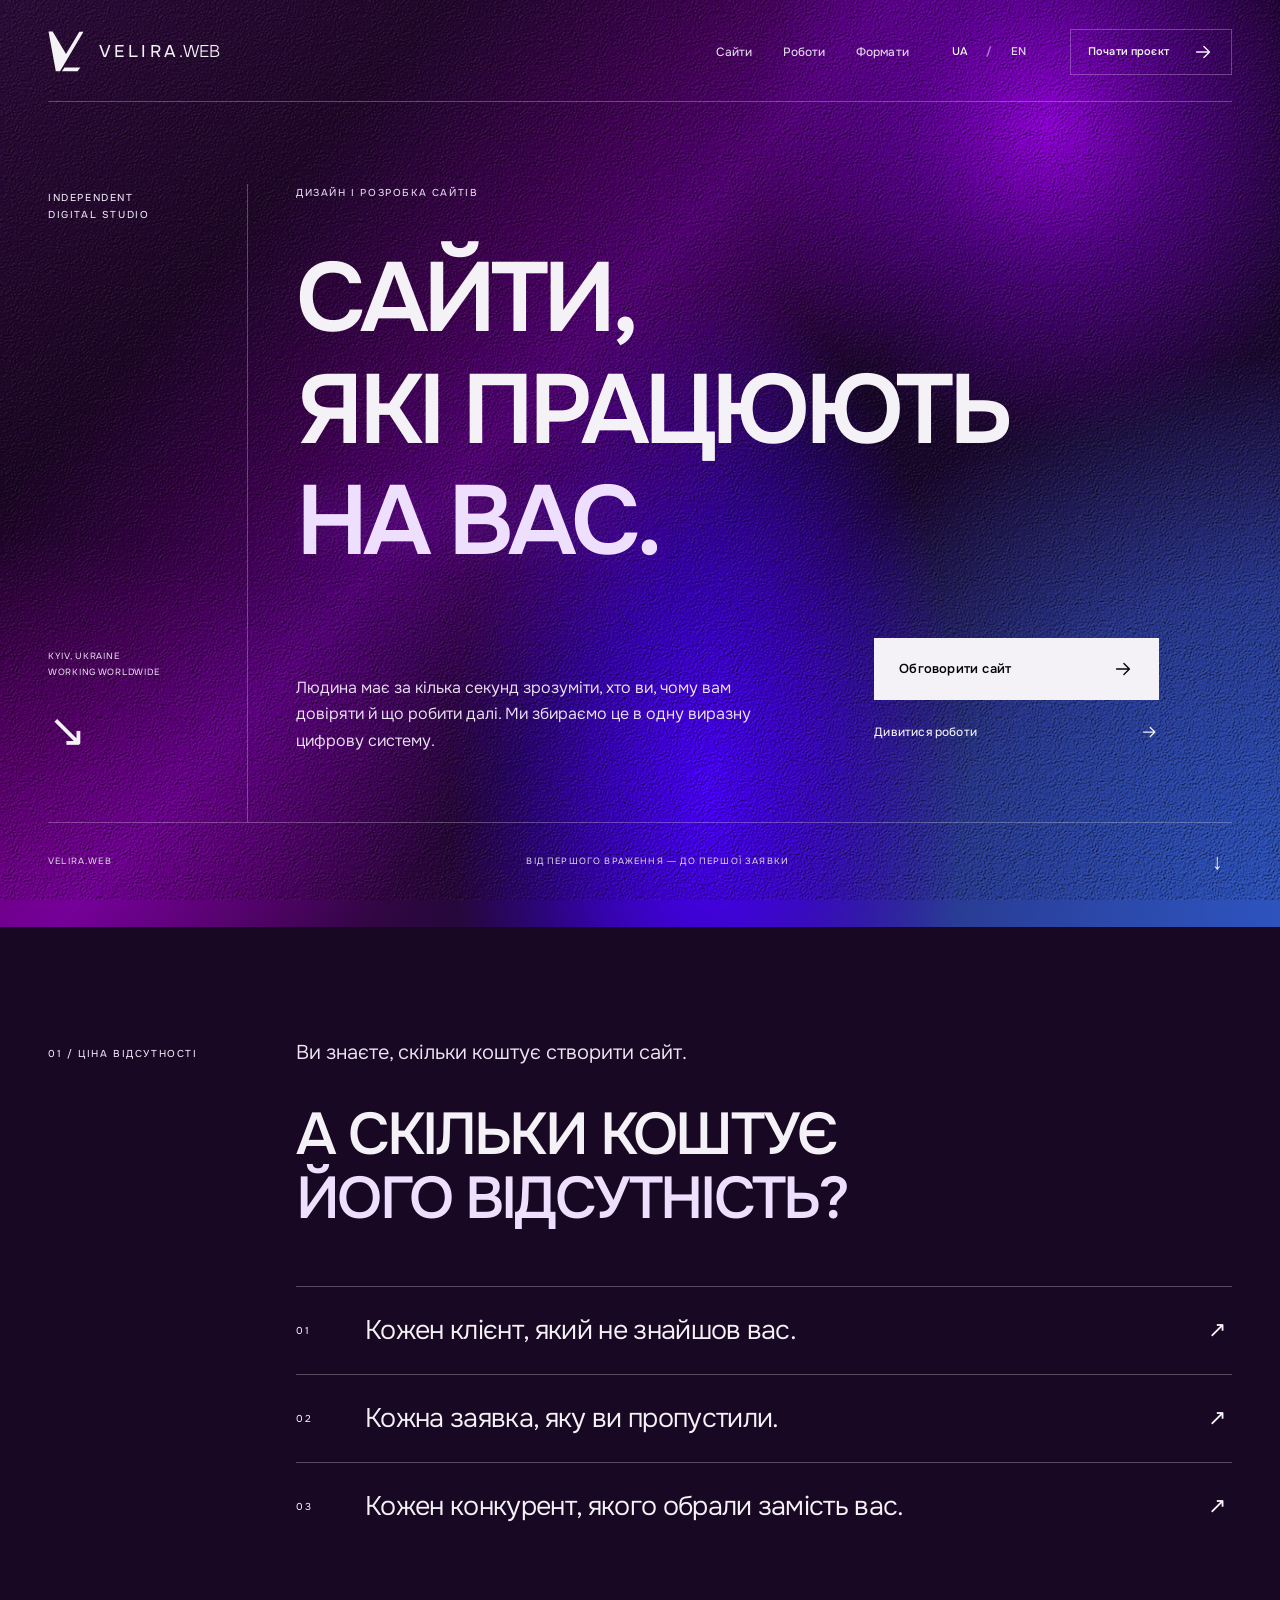
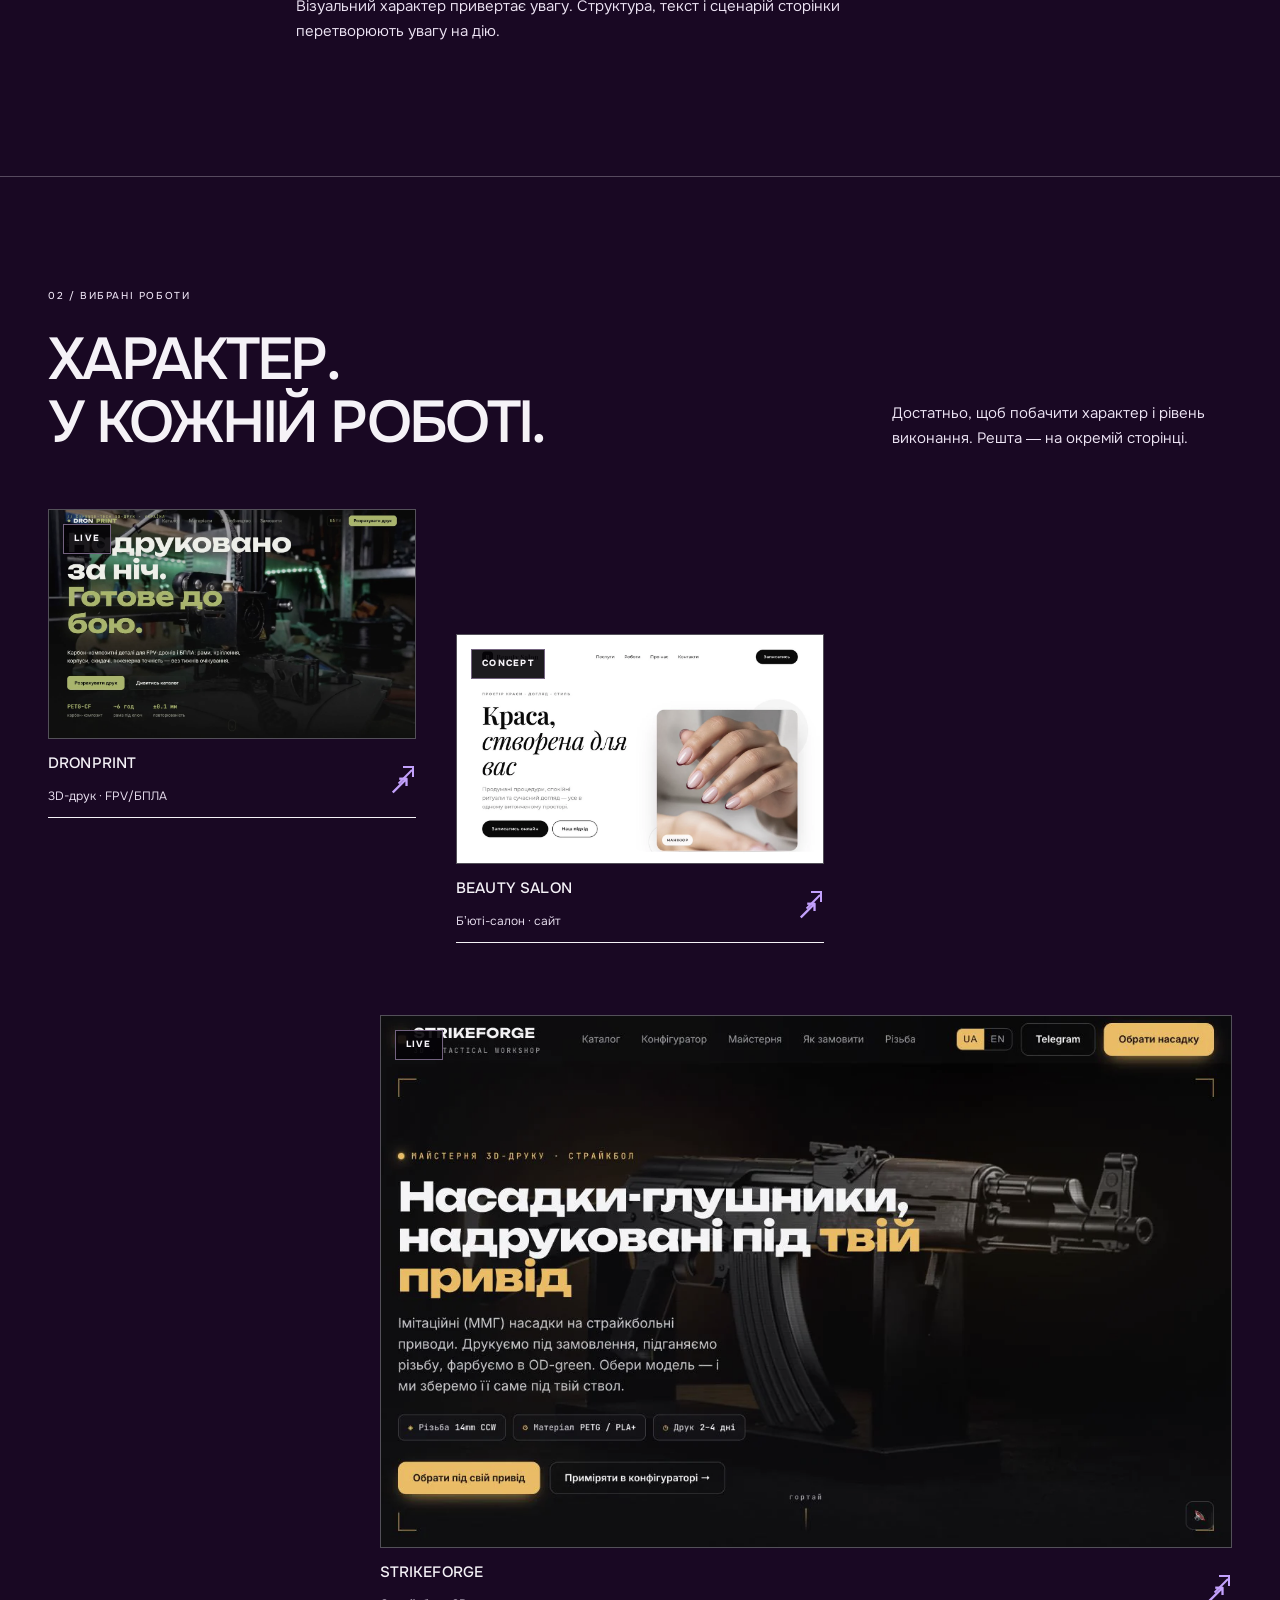
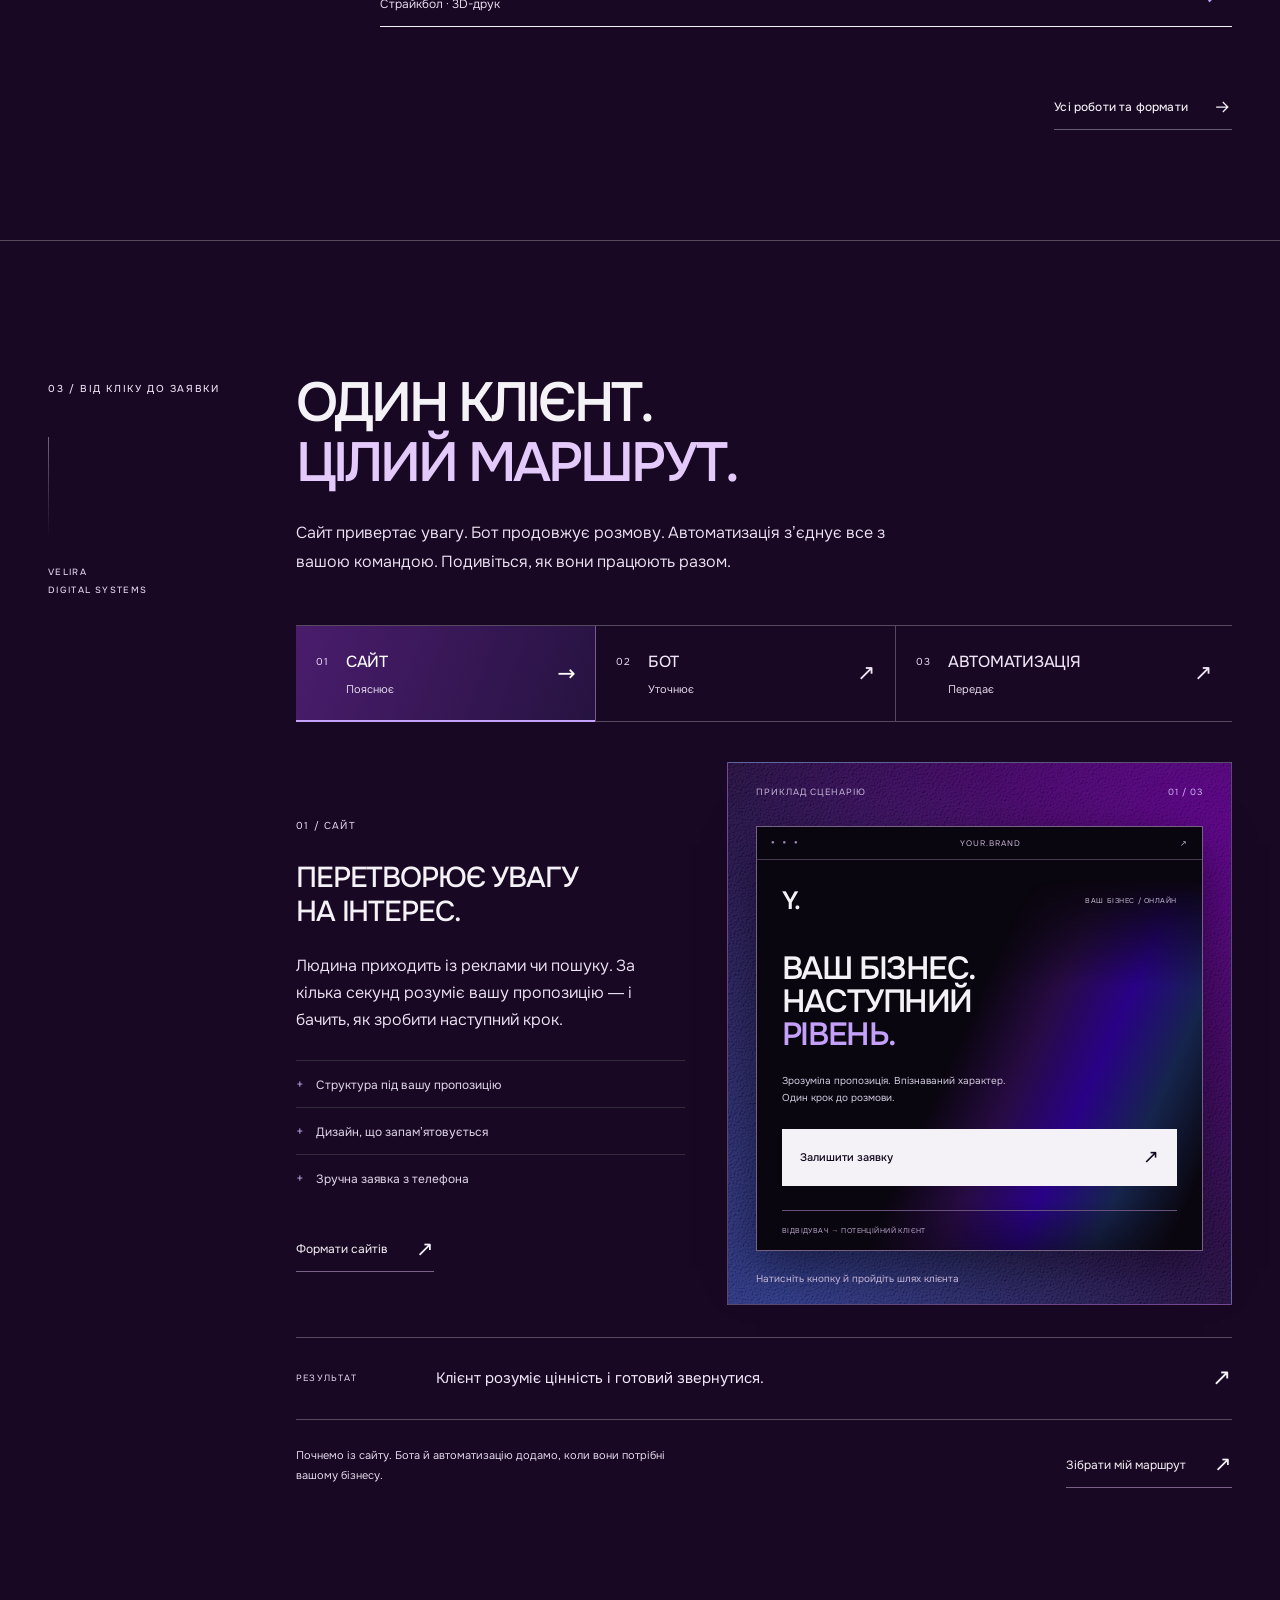
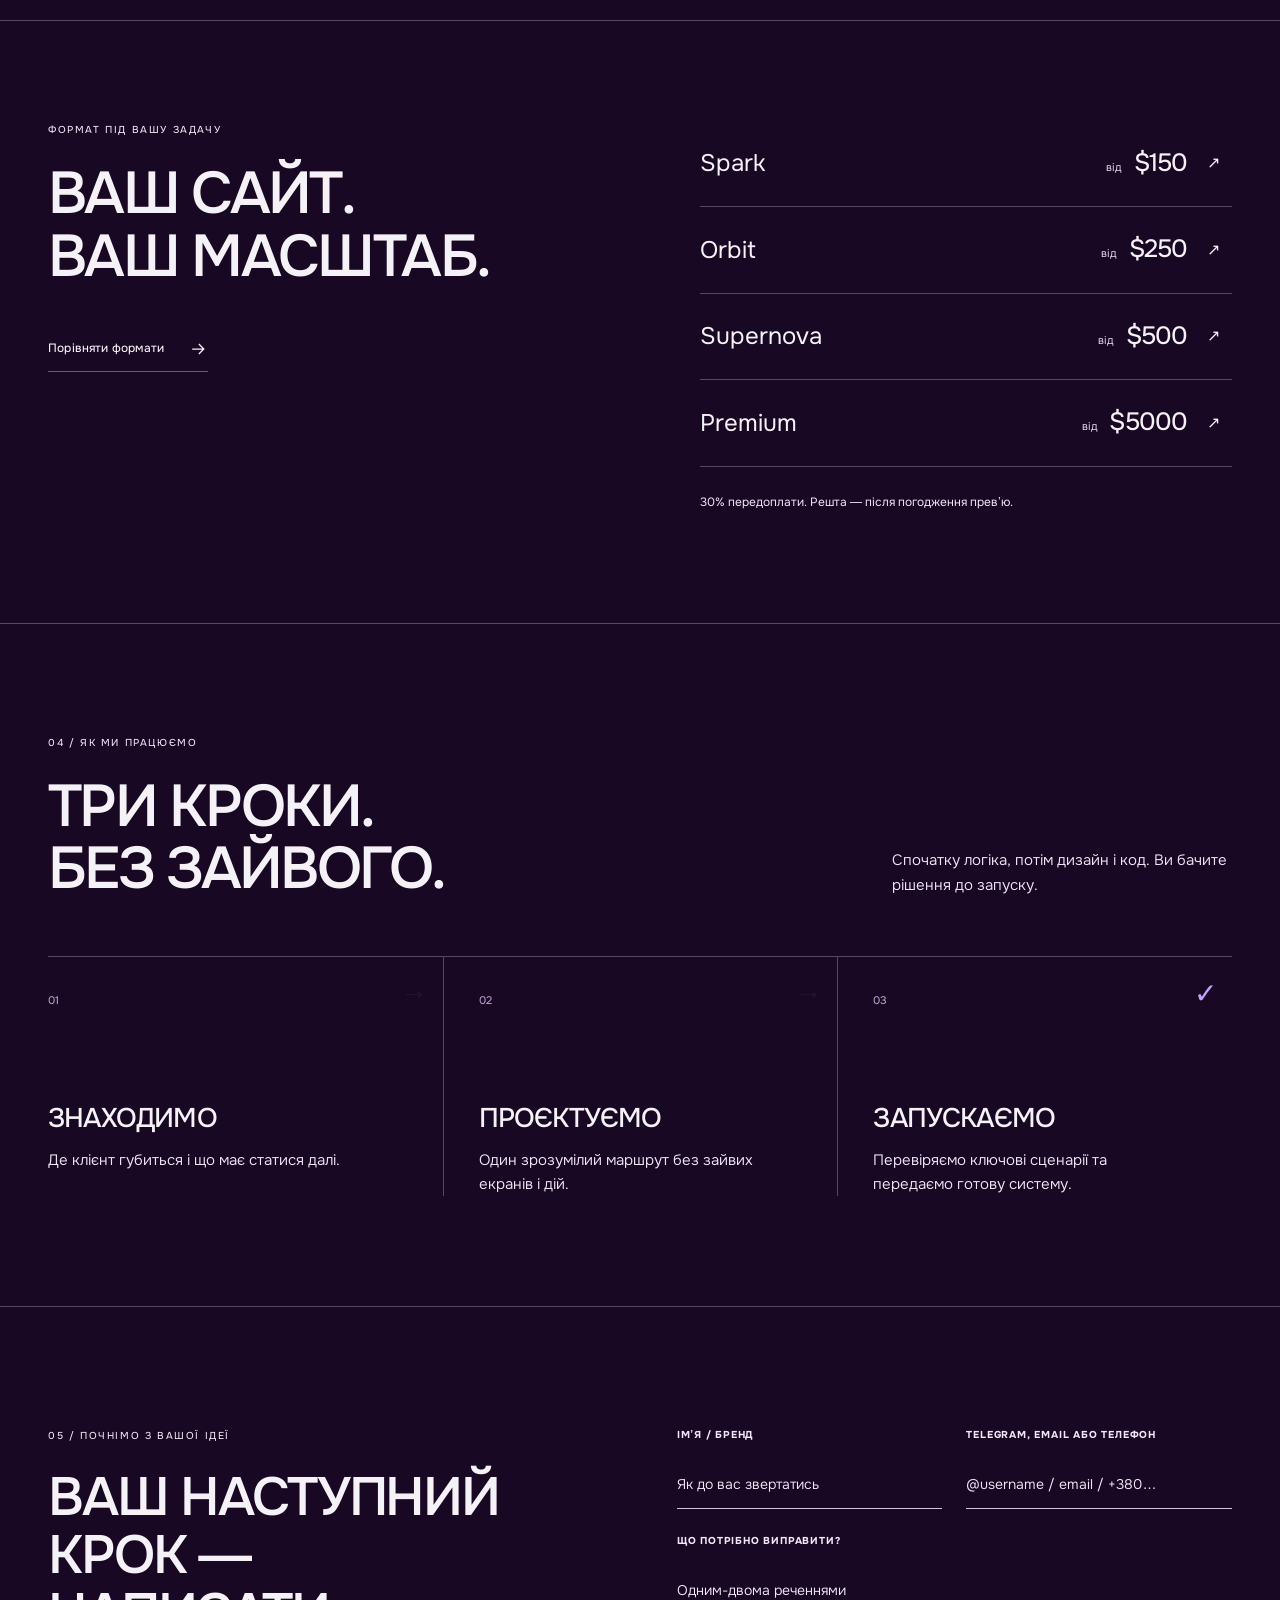
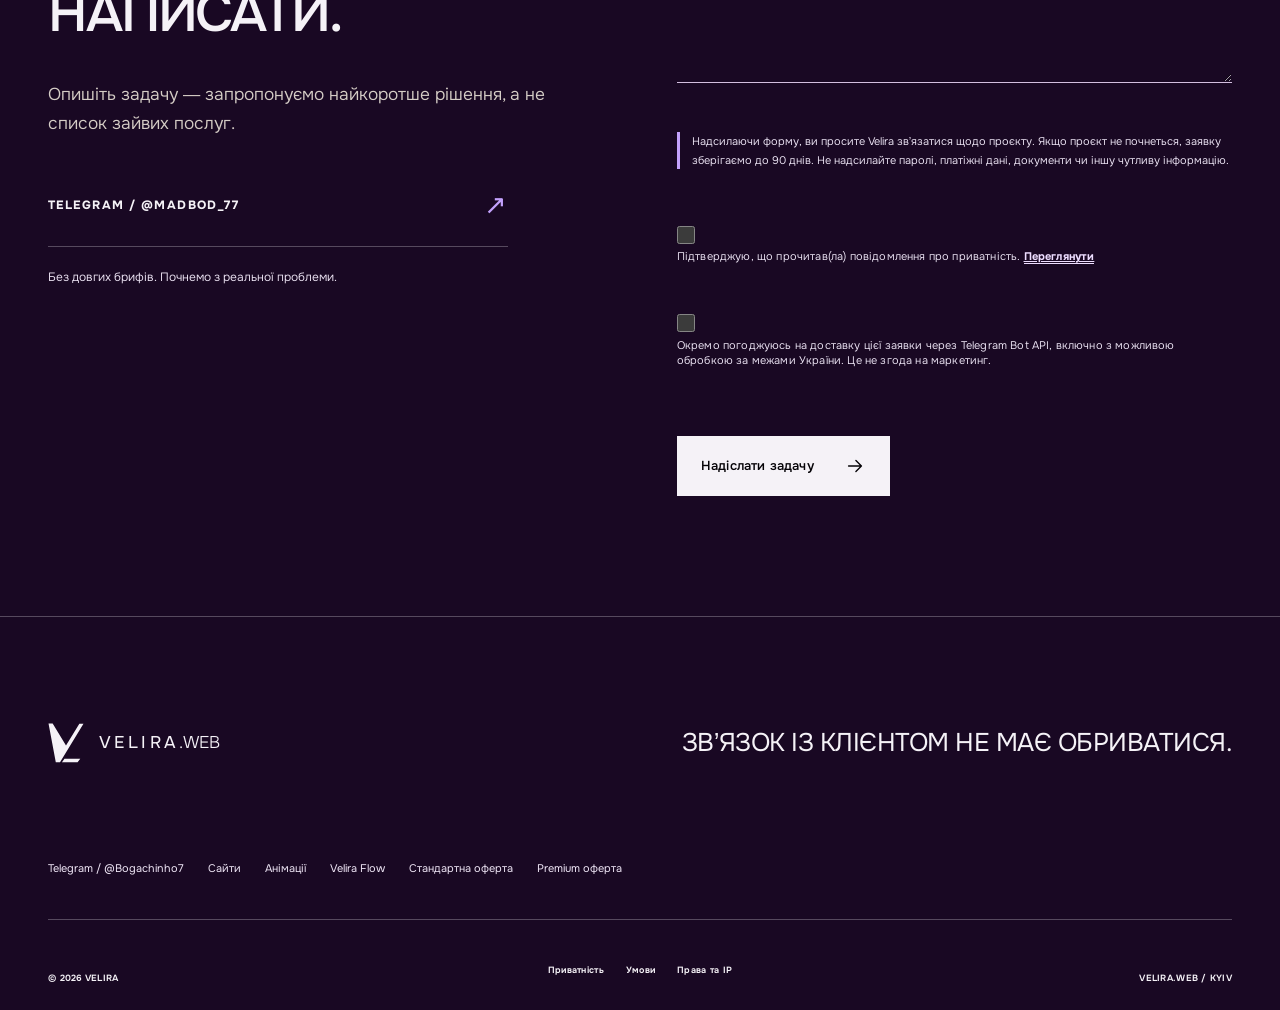
==== commit b00288c3: "fix: render stationary relief without fixed blend compositing" ====
--- a/index.html
+++ b/index.html
@@ -19,7 +19,7 @@
 <noscript><style>.vl-nav__links{display:flex!important}[data-reveal]{opacity:1!important;transform:none!important}</style></noscript>
 <link rel="stylesheet" href="assets/css/studio.css?v=9a2bb20dc5" />
 <link rel="stylesheet" href="assets/css/services.css?v=1" />
-<link rel="stylesheet" href="assets/css/studio-atmosphere.css?v=f15136abbe" />
+<link rel="stylesheet" href="assets/css/studio-atmosphere.css?v=0bdb17833e" />
 </head><body id="top" class="studio-home"><a class="vl-skip" href="#main-content"><span  data-ua="До головного вмісту" data-en="Skip to main content">До головного вмісту</span></a><header class="vl-nav" data-nav><a class="vl-brand" href="index.html" aria-label="Velira — на головну" data-aria-label-ua="Velira — на головну" data-aria-label-en="Velira — home"><span class="vl-brand__art"><img src="brand/velira-mark-clean.svg?v=faed01ee6c" alt="" width="38" height="43"/></span><span class="brand-word">VELIRA<span>.WEB</span></span></a><button class="vl-nav__toggle" type="button" aria-expanded="false" aria-controls="primary-nav" data-menu-toggle><span></span><span></span><span></span><b class="sr-only" data-ua="Меню" data-en="Menu">Меню</b></button><div class="vl-nav__panel" id="primary-nav" data-menu-panel><nav class="vl-nav__links" aria-label="Навігація" data-aria-label-ua="Навігація" data-aria-label-en="Navigation"><a href="websites.html" data-ua="Сайти" data-en="Websites">Сайти</a><a href="index.html#works" data-ua="Роботи" data-en="Work">Роботи</a><a href="websites.html#pricing" data-ua="Формати" data-en="Formats">Формати</a></nav><div class="vl-lang" role="group" aria-label="Мова / Language"><button type="button" class="is-active" data-lang="uk" aria-pressed="true">UA</button><span aria-hidden="true">/</span><button type="button" data-lang="en" aria-pressed="false">EN</button></div><a class="vl-button vl-button--nav" href="index.html#contact"><span  data-ua="Почати проєкт" data-en="Start a project">Почати проєкт</span><svg viewBox="0 0 24 24" aria-hidden="true"><path d="M5 12h14M13 6l6 6-6 6"/></svg></a></div></header><main id="main-content"><section class="studio-hero" aria-labelledby="hero-title"><div class="light-field" aria-hidden="true"><div class="light-beam"></div><div class="light-grain"></div></div><div class="hero-side"><span class="eyebrow">INDEPENDENT<br>DIGITAL STUDIO</span><span class="side-bottom">KYIV, UKRAINE<br>WORKING WORLDWIDE<span aria-hidden="true">↘</span></span></div><div class="hero-main"><p class="eyebrow hero-kicker"><span  data-ua="ДИЗАЙН І РОЗРОБКА САЙТІВ" data-en="WEBSITE DESIGN &amp; DEVELOPMENT">ДИЗАЙН І РОЗРОБКА САЙТІВ</span></p><h1 id="hero-title" class="studio-title"><span class="line-mask"><span class="hero-line" data-ua="САЙТИ," data-en="WEBSITES">САЙТИ,</span></span><span class="line-mask"><span class="hero-line" data-ua="ЯКІ ПРАЦЮЮТЬ" data-en="THAT WORK">ЯКІ ПРАЦЮЮТЬ</span></span><span class="line-mask"><span class="hero-line" data-ua="НА ВАС." data-en="FOR YOU.">НА ВАС.</span></span></h1><div class="hero-bottom"><p class="hero-description"><span  data-ua="Людина має за кілька секунд зрозуміти, хто ви, чому вам довіряти й що робити далі. Ми збираємо це в одну виразну цифрову систему." data-en="Within seconds, people should understand who you are, why to trust you and what to do next. We turn that into one expressive digital system.">Людина має за кілька секунд зрозуміти, хто ви, чому вам довіряти й що робити далі. Ми збираємо це в одну виразну цифрову систему.</span></p><div class="hero-actions"><a class="vl-button" href="#contact"><span  data-ua="Обговорити сайт" data-en="Discuss a website">Обговорити сайт</span><svg viewBox="0 0 24 24" aria-hidden="true"><path d="M5 12h14M13 6l6 6-6 6"/></svg></a><a class="vl-text-link" href="#works"><span  data-ua="Дивитися роботи" data-en="Explore the work">Дивитися роботи</span><svg viewBox="0 0 24 24" aria-hidden="true"><path d="M5 12h14M13 6l6 6-6 6"/></svg></a></div></div></div><div class="hero-caption"><span>VELIRA.WEB</span><span  data-ua="ВІД ПЕРШОГО ВРАЖЕННЯ — ДО ПЕРШОЇ ЗАЯВКИ" data-en="FROM FIRST IMPRESSION TO FIRST ENQUIRY">ВІД ПЕРШОГО ВРАЖЕННЯ — ДО ПЕРШОЇ ЗАЯВКИ</span><a href="#solutions" aria-label="Далі / Scroll down">↓</a></div></section><section class="studio-value" id="solutions" aria-labelledby="value-title"><div class="section-label eyebrow">01 / <span  data-ua="ЦІНА ВІДСУТНОСТІ" data-en="THE COST OF ABSENCE">ЦІНА ВІДСУТНОСТІ</span></div><div class="value-content"><p class="value-intro" data-enter><span  data-ua="Ви знаєте, скільки коштує створити сайт." data-en="You know what it costs to build a website.">Ви знаєте, скільки коштує створити сайт.</span></p><h2 id="value-title" data-enter><span  data-ua="А СКІЛЬКИ КОШТУЄ" data-en="BUT WHAT DOES IT COST">А СКІЛЬКИ КОШТУЄ</span><span class="light-word" data-ua="ЙОГО ВІДСУТНІСТЬ?" data-en="NOT TO HAVE ONE?">ЙОГО ВІДСУТНІСТЬ?</span></h2><ol class="absence-list"><li data-enter><span class="eyebrow">01</span><p  data-ua="Кожен клієнт, який не знайшов вас." data-en="Every client who could not find you.">Кожен клієнт, який не знайшов вас.</p><span aria-hidden="true">↗</span></li><li data-enter><span class="eyebrow">02</span><p  data-ua="Кожна заявка, яку ви пропустили." data-en="Every enquiry you missed.">Кожна заявка, яку ви пропустили.</p><span aria-hidden="true">↗</span></li><li data-enter><span class="eyebrow">03</span><p  data-ua="Кожен конкурент, якого обрали замість вас." data-en="Every competitor chosen instead of you.">Кожен конкурент, якого обрали замість вас.</p><span aria-hidden="true">↗</span></li></ol><p class="value-note" data-enter><span  data-ua="Візуальний характер привертає увагу. Структура, текст і сценарій сторінки перетворюють увагу на дію." data-en="Visual character earns attention. Structure, copy and page flow turn that attention into action.">Візуальний характер привертає увагу. Структура, текст і сценарій сторінки перетворюють увагу на дію.</span></p></div></section><section class="vl-section vl-works" id="works" aria-labelledby="works-title">
       <div class="vl-wrap">
         <header class="vl-section__head vl-section__head--split" data-enter><div><p class="vl-index" data-ua="02 / ВИБРАНІ РОБОТИ" data-en="02 / SELECTED WORK">02 / ВИБРАНІ РОБОТИ</p><h2 id="works-title"><span data-ua="ХАРАКТЕР." data-en="CHARACTER.">ХАРАКТЕР.</span><span data-ua="У КОЖНІЙ РОБОТІ." data-en="IN EVERY DETAIL.">У КОЖНІЙ РОБОТІ.</span></h2></div><p data-ua="Достатньо, щоб побачити характер і рівень виконання. Решта — на окремій сторінці." data-en="Enough to see the character and execution quality. The rest lives on a separate page.">Достатньо, щоб побачити характер і рівень виконання. Решта — на окремій сторінці.</p></header>
--- a/assets/css/studio-atmosphere.css
+++ b/assets/css/studio-atmosphere.css
@@ -7,6 +7,12 @@
   background: #190823;
   --muted: #eee5f5;
   --line: rgba(245,242,247,.28);
+}
+/* A content stacking context keeps composited reveal elements above the fixed
+   light/grain layers, including after their entrance transforms finish. */
+body:is(.studio-home,.studio-websites,.vla-page,.vl-offer-body,.legal-page,.fl) > :is(main,footer) {
+  position: relative;
+  z-index: 0;
 }
 body:is(.studio-home,.studio-websites,.vla-page,.vl-offer-body,.legal-page,.fl)::before,
 body:is(.studio-home,.studio-websites,.vla-page,.vl-offer-body,.legal-page,.fl)::after {
@@ -29,10 +35,12 @@
 }
 body:is(.studio-home,.studio-websites,.vla-page,.vl-offer-body,.legal-page,.fl)::after {
   z-index: -1;
-  background: url('../img/studio-grain.svg') repeat;
+  /* Transparent relief contains its own highlights/shadows. Avoid a fixed
+     mix-blend-mode layer: Chromium may drop content tiles after back-scrolling. */
+  background: url('../img/studio-relief.svg') repeat;
   background-size: 180px 180px;
-  mix-blend-mode: soft-light;
-  opacity: .62;
+  mix-blend-mode: normal;
+  opacity: .72;
 }
 @keyframes poster-light-drift {
   0%,100% { transform: scale(1.06) translate3d(-.7%,.6%,0); }
@@ -78,6 +86,7 @@
 .vl-form input:not([type=checkbox]),.vl-form textarea,.vl-form select { border-bottom-color: #d3bfdf; }
 .vl-text-link:hover,.sx-detail-link:hover { color: #fff; border-color: #fff; }
 .vl-lang>span { color: #f5f2f7; }
+.studio-websites .vw-process .vw-kicker { color: #eee5f5; }
 @media (max-width:932px) {
   .vl-nav.is-open .vl-nav__panel,.vla-page .vl-nav__panel { background: #2c1045; }
 }
@@ -88,7 +97,7 @@
   }
   body:is(.studio-home,.studio-websites,.vla-page,.vl-offer-body,.legal-page,.fl)::after {
     background-size: 160px 160px;
-    opacity: .52;
+    opacity: .62;
   }
 }
 @media (prefers-reduced-motion:reduce) {
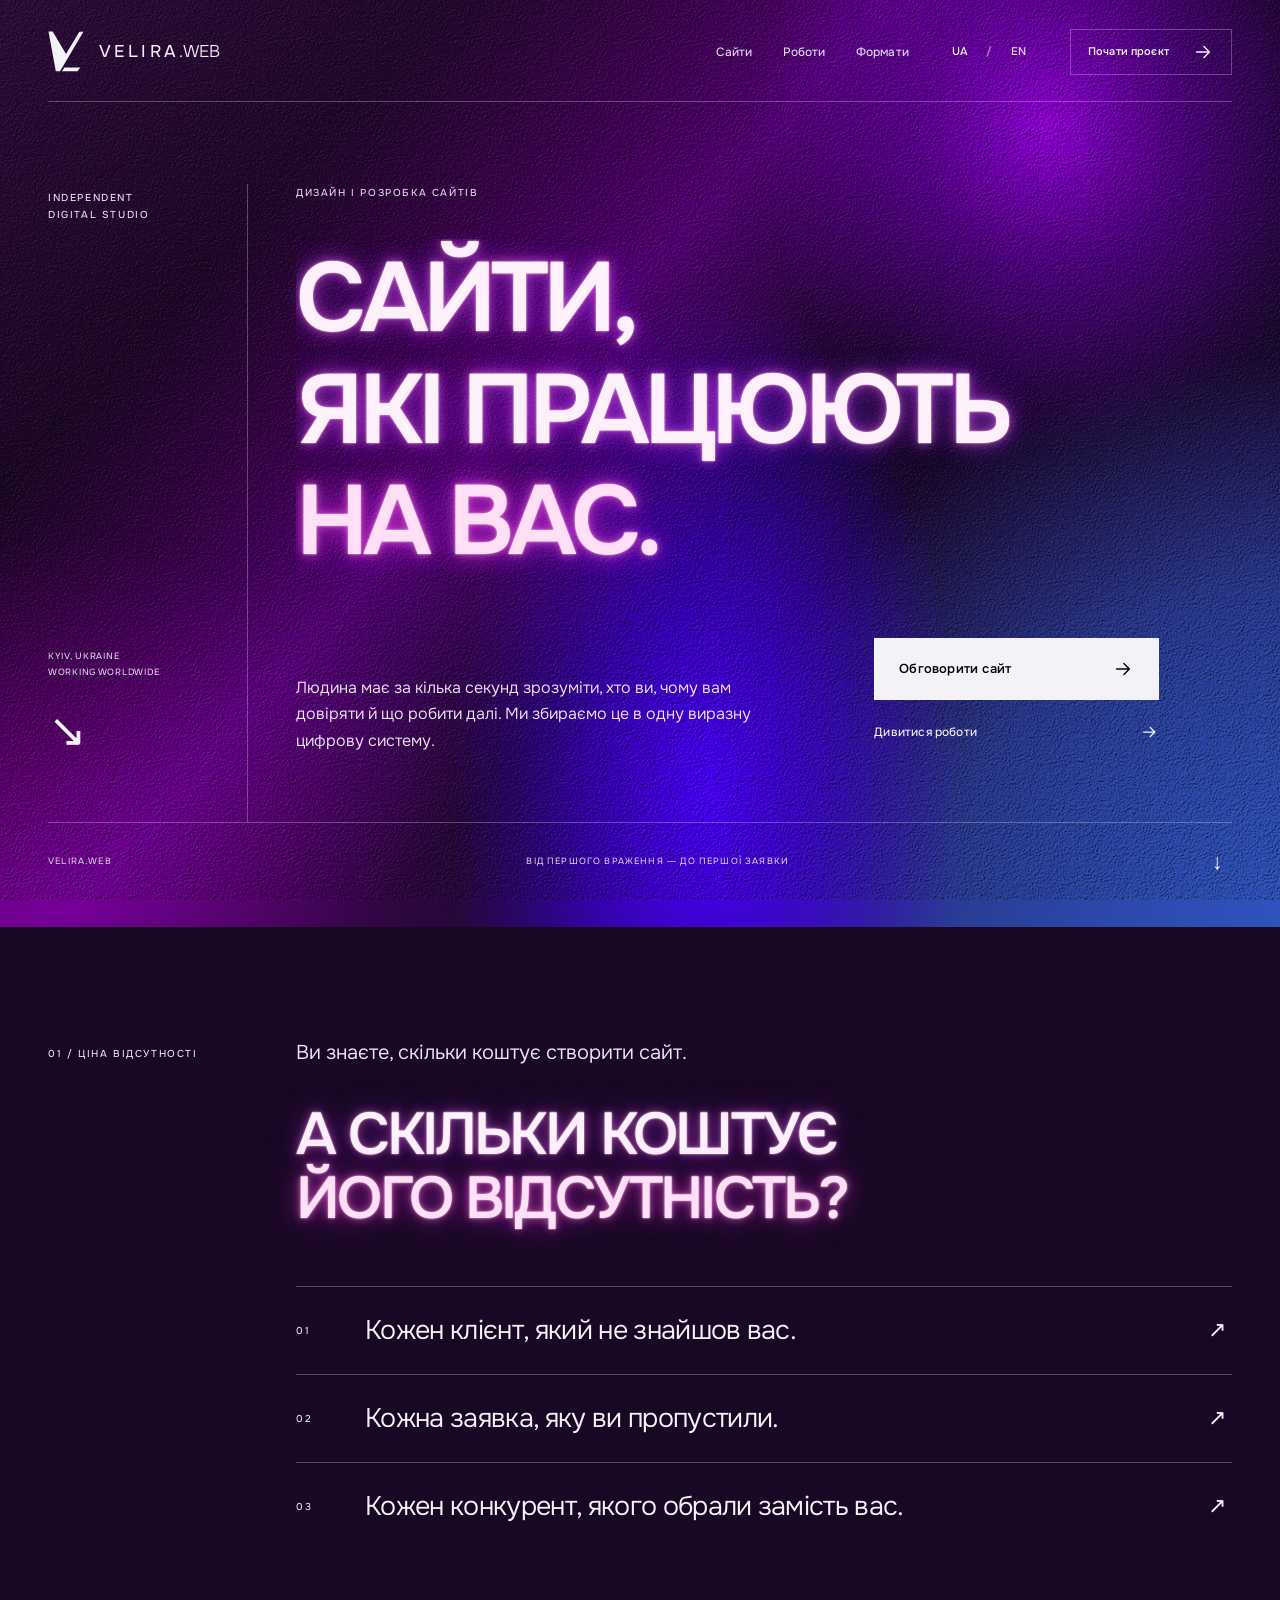
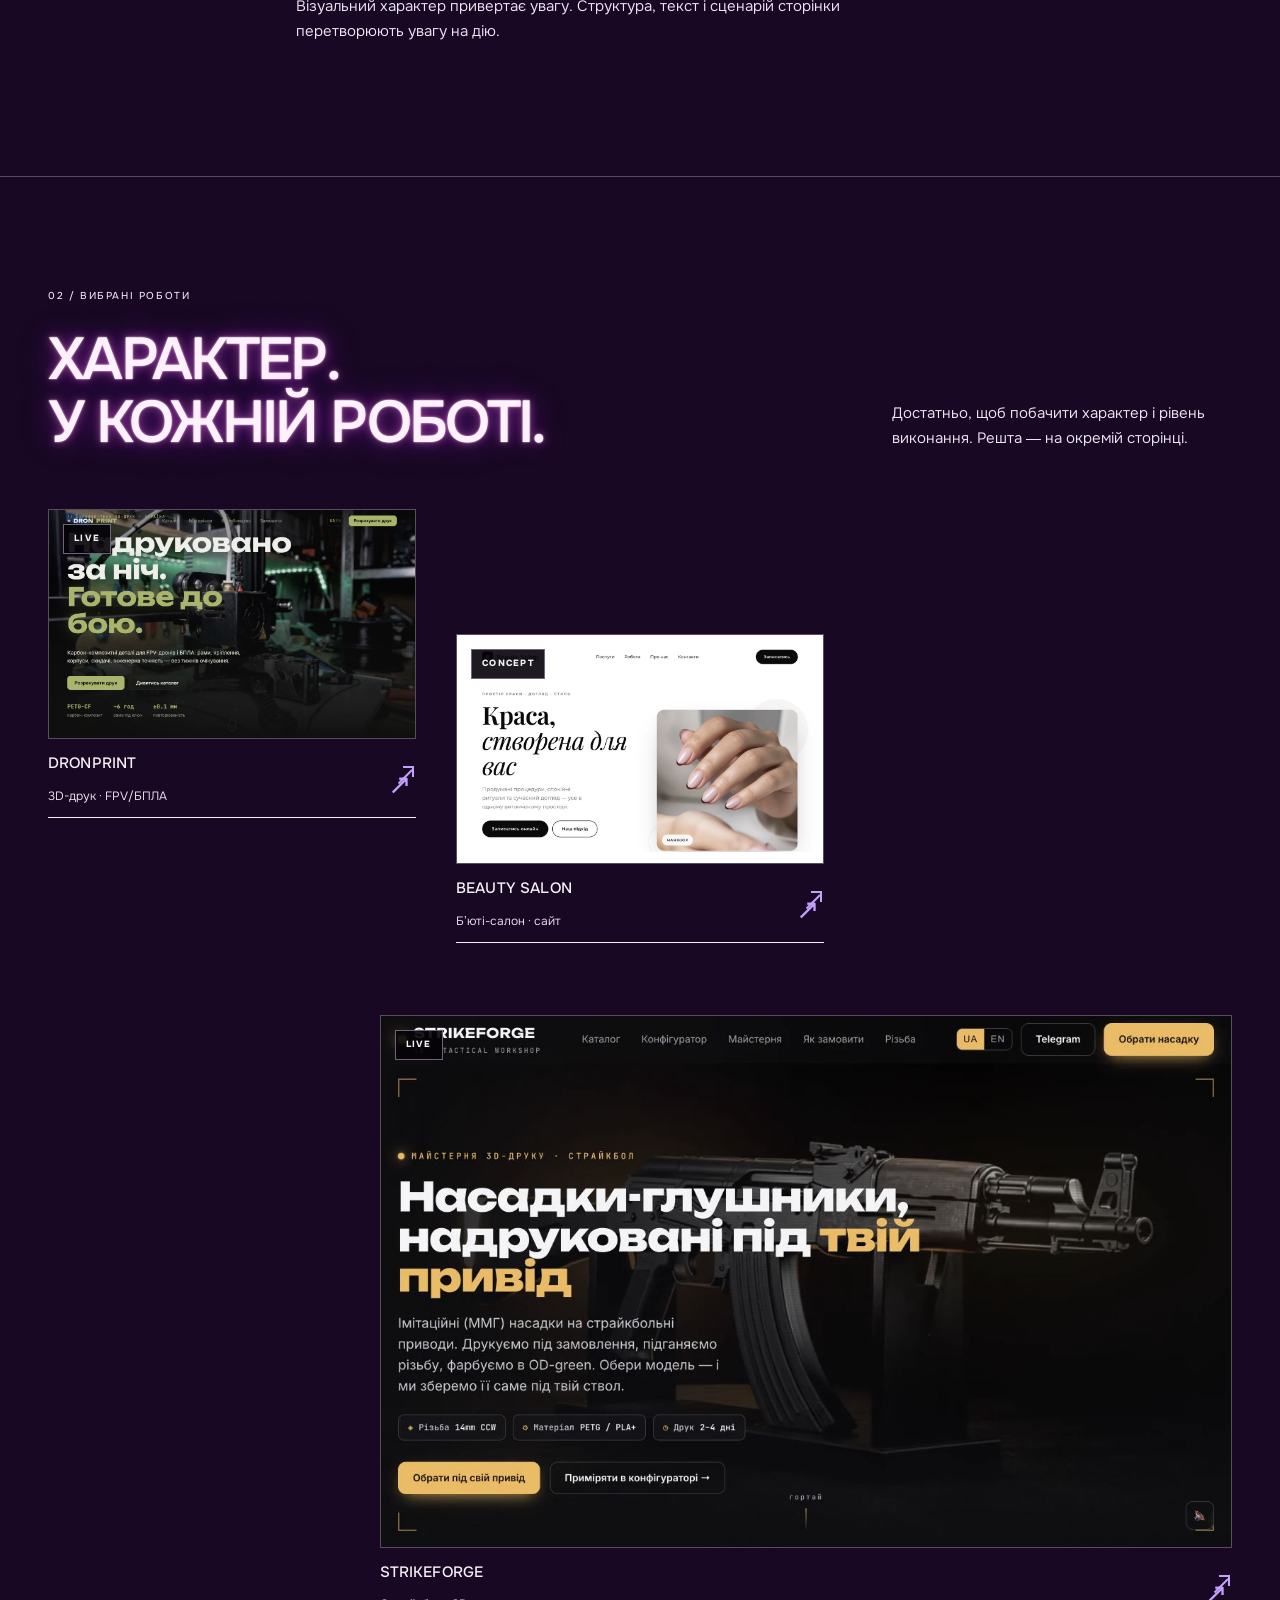
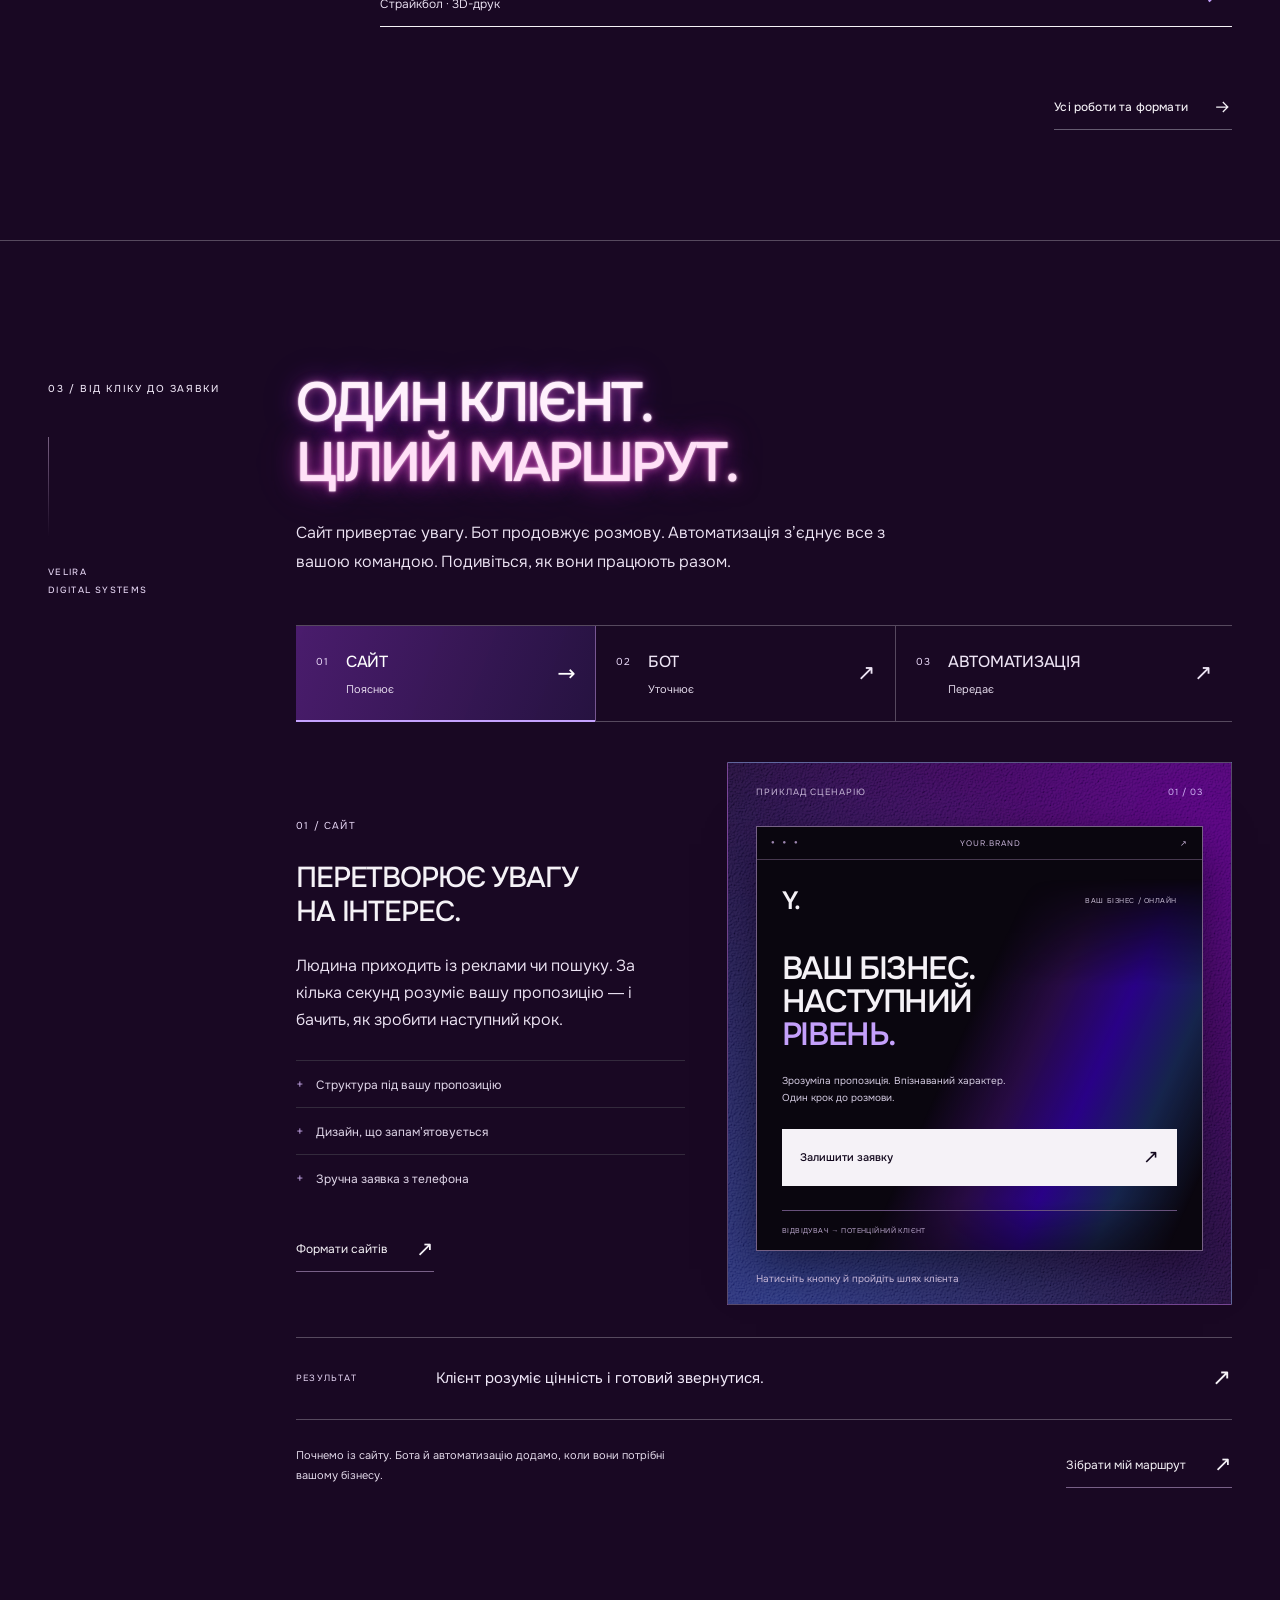
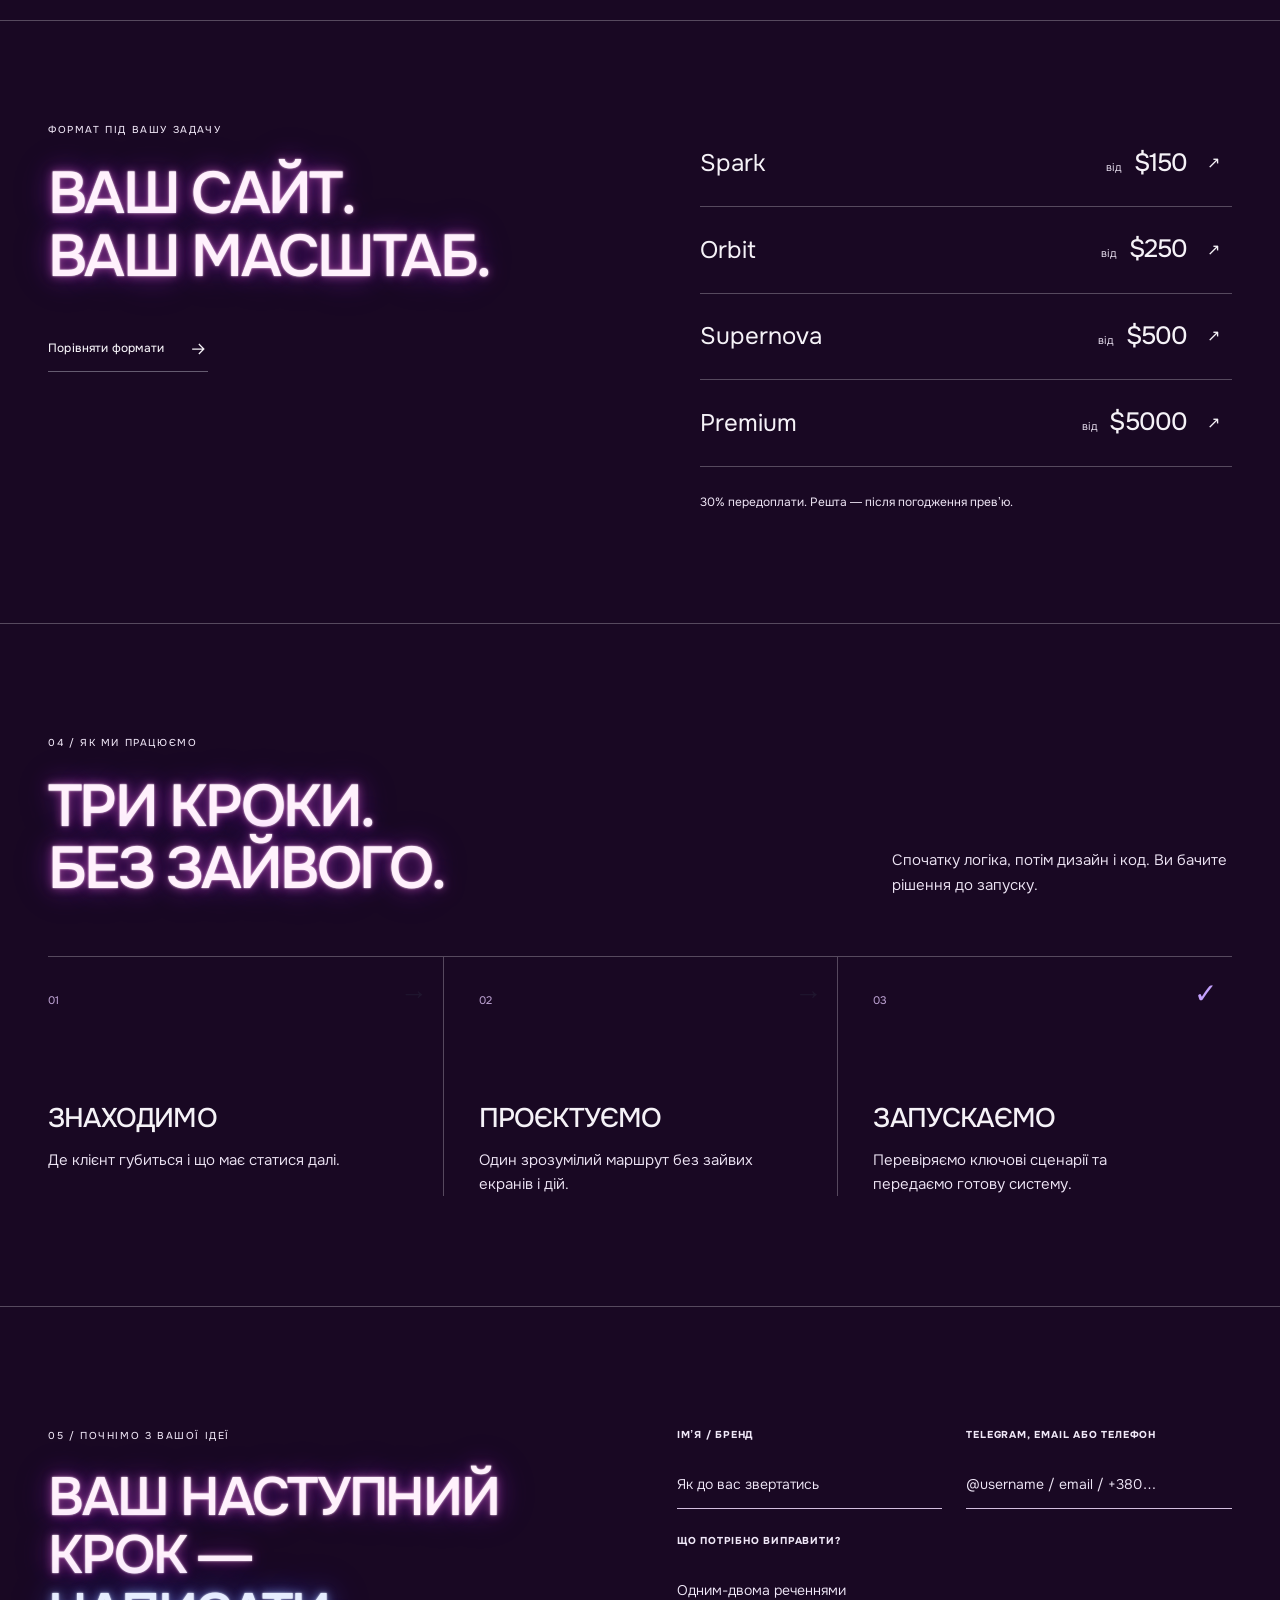
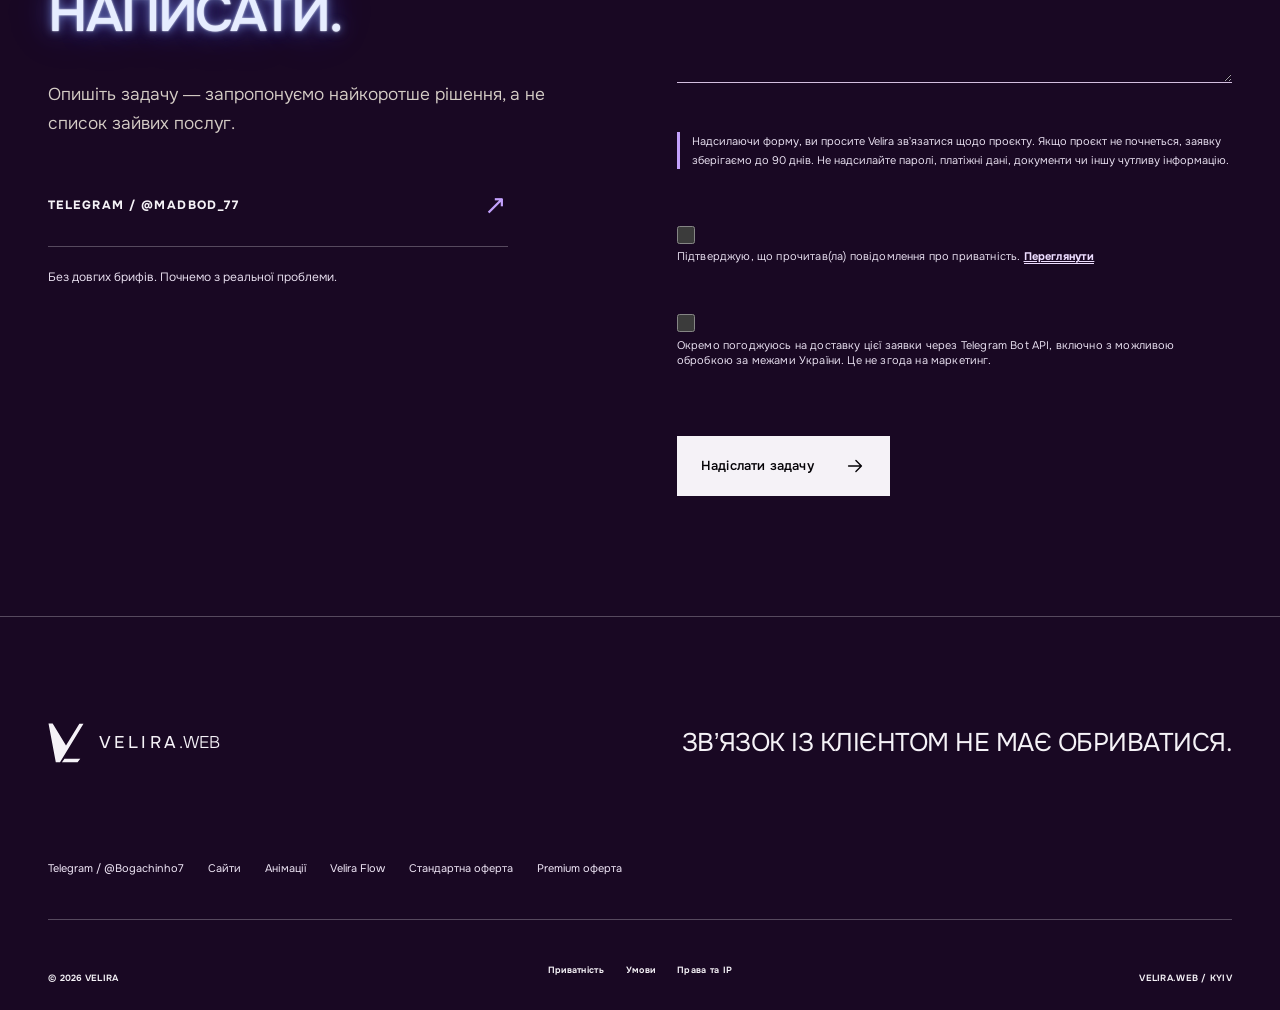
==== commit 7b741a15: "Add static neon treatment to Velira editorial headings" ====
--- a/index.html
+++ b/index.html
@@ -20,6 +20,7 @@
 <link rel="stylesheet" href="assets/css/studio.css?v=9a2bb20dc5" />
 <link rel="stylesheet" href="assets/css/services.css?v=1" />
 <link rel="stylesheet" href="assets/css/studio-atmosphere.css?v=0bdb17833e" />
+<link rel="stylesheet" href="assets/css/studio-neon.css?v=134" />
 </head><body id="top" class="studio-home"><a class="vl-skip" href="#main-content"><span  data-ua="До головного вмісту" data-en="Skip to main content">До головного вмісту</span></a><header class="vl-nav" data-nav><a class="vl-brand" href="index.html" aria-label="Velira — на головну" data-aria-label-ua="Velira — на головну" data-aria-label-en="Velira — home"><span class="vl-brand__art"><img src="brand/velira-mark-clean.svg?v=faed01ee6c" alt="" width="38" height="43"/></span><span class="brand-word">VELIRA<span>.WEB</span></span></a><button class="vl-nav__toggle" type="button" aria-expanded="false" aria-controls="primary-nav" data-menu-toggle><span></span><span></span><span></span><b class="sr-only" data-ua="Меню" data-en="Menu">Меню</b></button><div class="vl-nav__panel" id="primary-nav" data-menu-panel><nav class="vl-nav__links" aria-label="Навігація" data-aria-label-ua="Навігація" data-aria-label-en="Navigation"><a href="websites.html" data-ua="Сайти" data-en="Websites">Сайти</a><a href="index.html#works" data-ua="Роботи" data-en="Work">Роботи</a><a href="websites.html#pricing" data-ua="Формати" data-en="Formats">Формати</a></nav><div class="vl-lang" role="group" aria-label="Мова / Language"><button type="button" class="is-active" data-lang="uk" aria-pressed="true">UA</button><span aria-hidden="true">/</span><button type="button" data-lang="en" aria-pressed="false">EN</button></div><a class="vl-button vl-button--nav" href="index.html#contact"><span  data-ua="Почати проєкт" data-en="Start a project">Почати проєкт</span><svg viewBox="0 0 24 24" aria-hidden="true"><path d="M5 12h14M13 6l6 6-6 6"/></svg></a></div></header><main id="main-content"><section class="studio-hero" aria-labelledby="hero-title"><div class="light-field" aria-hidden="true"><div class="light-beam"></div><div class="light-grain"></div></div><div class="hero-side"><span class="eyebrow">INDEPENDENT<br>DIGITAL STUDIO</span><span class="side-bottom">KYIV, UKRAINE<br>WORKING WORLDWIDE<span aria-hidden="true">↘</span></span></div><div class="hero-main"><p class="eyebrow hero-kicker"><span  data-ua="ДИЗАЙН І РОЗРОБКА САЙТІВ" data-en="WEBSITE DESIGN &amp; DEVELOPMENT">ДИЗАЙН І РОЗРОБКА САЙТІВ</span></p><h1 id="hero-title" class="studio-title"><span class="line-mask"><span class="hero-line" data-ua="САЙТИ," data-en="WEBSITES">САЙТИ,</span></span><span class="line-mask"><span class="hero-line" data-ua="ЯКІ ПРАЦЮЮТЬ" data-en="THAT WORK">ЯКІ ПРАЦЮЮТЬ</span></span><span class="line-mask"><span class="hero-line" data-ua="НА ВАС." data-en="FOR YOU.">НА ВАС.</span></span></h1><div class="hero-bottom"><p class="hero-description"><span  data-ua="Людина має за кілька секунд зрозуміти, хто ви, чому вам довіряти й що робити далі. Ми збираємо це в одну виразну цифрову систему." data-en="Within seconds, people should understand who you are, why to trust you and what to do next. We turn that into one expressive digital system.">Людина має за кілька секунд зрозуміти, хто ви, чому вам довіряти й що робити далі. Ми збираємо це в одну виразну цифрову систему.</span></p><div class="hero-actions"><a class="vl-button" href="#contact"><span  data-ua="Обговорити сайт" data-en="Discuss a website">Обговорити сайт</span><svg viewBox="0 0 24 24" aria-hidden="true"><path d="M5 12h14M13 6l6 6-6 6"/></svg></a><a class="vl-text-link" href="#works"><span  data-ua="Дивитися роботи" data-en="Explore the work">Дивитися роботи</span><svg viewBox="0 0 24 24" aria-hidden="true"><path d="M5 12h14M13 6l6 6-6 6"/></svg></a></div></div></div><div class="hero-caption"><span>VELIRA.WEB</span><span  data-ua="ВІД ПЕРШОГО ВРАЖЕННЯ — ДО ПЕРШОЇ ЗАЯВКИ" data-en="FROM FIRST IMPRESSION TO FIRST ENQUIRY">ВІД ПЕРШОГО ВРАЖЕННЯ — ДО ПЕРШОЇ ЗАЯВКИ</span><a href="#solutions" aria-label="Далі / Scroll down">↓</a></div></section><section class="studio-value" id="solutions" aria-labelledby="value-title"><div class="section-label eyebrow">01 / <span  data-ua="ЦІНА ВІДСУТНОСТІ" data-en="THE COST OF ABSENCE">ЦІНА ВІДСУТНОСТІ</span></div><div class="value-content"><p class="value-intro" data-enter><span  data-ua="Ви знаєте, скільки коштує створити сайт." data-en="You know what it costs to build a website.">Ви знаєте, скільки коштує створити сайт.</span></p><h2 id="value-title" data-enter><span  data-ua="А СКІЛЬКИ КОШТУЄ" data-en="BUT WHAT DOES IT COST">А СКІЛЬКИ КОШТУЄ</span><span class="light-word" data-ua="ЙОГО ВІДСУТНІСТЬ?" data-en="NOT TO HAVE ONE?">ЙОГО ВІДСУТНІСТЬ?</span></h2><ol class="absence-list"><li data-enter><span class="eyebrow">01</span><p  data-ua="Кожен клієнт, який не знайшов вас." data-en="Every client who could not find you.">Кожен клієнт, який не знайшов вас.</p><span aria-hidden="true">↗</span></li><li data-enter><span class="eyebrow">02</span><p  data-ua="Кожна заявка, яку ви пропустили." data-en="Every enquiry you missed.">Кожна заявка, яку ви пропустили.</p><span aria-hidden="true">↗</span></li><li data-enter><span class="eyebrow">03</span><p  data-ua="Кожен конкурент, якого обрали замість вас." data-en="Every competitor chosen instead of you.">Кожен конкурент, якого обрали замість вас.</p><span aria-hidden="true">↗</span></li></ol><p class="value-note" data-enter><span  data-ua="Візуальний характер привертає увагу. Структура, текст і сценарій сторінки перетворюють увагу на дію." data-en="Visual character earns attention. Structure, copy and page flow turn that attention into action.">Візуальний характер привертає увагу. Структура, текст і сценарій сторінки перетворюють увагу на дію.</span></p></div></section><section class="vl-section vl-works" id="works" aria-labelledby="works-title">
       <div class="vl-wrap">
         <header class="vl-section__head vl-section__head--split" data-enter><div><p class="vl-index" data-ua="02 / ВИБРАНІ РОБОТИ" data-en="02 / SELECTED WORK">02 / ВИБРАНІ РОБОТИ</p><h2 id="works-title"><span data-ua="ХАРАКТЕР." data-en="CHARACTER.">ХАРАКТЕР.</span><span data-ua="У КОЖНІЙ РОБОТІ." data-en="IN EVERY DETAIL.">У КОЖНІЙ РОБОТІ.</span></h2></div><p data-ua="Достатньо, щоб побачити характер і рівень виконання. Решта — на окремій сторінці." data-en="Enough to see the character and execution quality. The rest lives on a separate page.">Достатньо, щоб побачити характер і рівень виконання. Решта — на окремій сторінці.</p></header>
--- a/assets/css/studio-neon.css
+++ b/assets/css/studio-neon.css
@@ -0,0 +1,66 @@
+/* Neon typography: a crisp light core with a restrained, static colour halo.
+   Scoped to editorial headings so UI labels and long copy stay easy to read. */
+body:is(.studio-home, .studio-websites, .vla-page, .vl-offer-body) {
+  --neon-core: #fff1fc;
+  --neon-glow: 0 0 2px #fff4fc, 0 0 10px #ff79df80,
+    0 0 24px #cc35ff66, 0 0 44px #782bff38;
+  --neon-pink: 0 0 2px #fff0fa, 0 0 9px #ff70daaa,
+    0 0 24px #f12be480, 0 0 48px #bd1bff52;
+  --neon-blue: 0 0 2px #f1f3ff, 0 0 10px #94b1ffaa,
+    0 0 25px #637dff80, 0 0 48px #553bff52;
+}
+
+body:is(.studio-home, .studio-websites, .vla-page, .vl-offer-body) :is(h1, h2, .vc-word) {
+  color: var(--neon-core);
+  text-shadow: var(--neon-glow);
+}
+
+/* Existing coloured spans and reveal masks inherit the same light treatment. */
+body:is(.studio-home, .studio-websites, .vla-page, .vl-offer-body) :is(h1, h2) :is(span, b, em) {
+  color: inherit;
+  text-shadow: inherit;
+}
+
+body:is(.studio-home, .studio-websites, .vla-page, .vl-offer-body) :is(h1, h2) :is(.light-word, .sx-heading-accent, .vc-accent, .is-red),
+.studio-home .studio-title > .line-mask:last-child,
+.studio-websites .vw-hero h1 > .line-mask:nth-child(2),
+.studio-websites .vc-chapter--2 .vc-word {
+  color: #ffe0f7;
+  text-shadow: var(--neon-pink);
+}
+
+.studio-websites h2 :is(.vw-outline, .vw-shadow),
+.studio-websites .vw-hero h1 > .line-mask:last-child,
+.studio-websites .vc-chapter--3 .vc-word,
+.studio-home .vl-contact__copy h2 > span:last-child {
+  color: #e6edff;
+  text-shadow: var(--neon-blue);
+}
+
+/* Cast a little light beyond the reveal mask without changing its overflow:
+   inline-block hero masks depend on overflow:hidden for their baseline. */
+:is(.studio-home, .studio-websites) .line-mask,
+.studio-websites .vc-title-mask {
+  filter: drop-shadow(0 0 8px #b33aff33);
+}
+
+@media (max-width: 767px) {
+  body:is(.studio-home, .studio-websites, .vla-page, .vl-offer-body) {
+    --neon-glow: 0 0 1px #fff4fc, 0 0 7px #ff79df70, 0 0 18px #a02fff52;
+    --neon-pink: 0 0 1px #fff0fa, 0 0 7px #ff70da99, 0 0 20px #ed32e766;
+    --neon-blue: 0 0 1px #f1f3ff, 0 0 7px #94b1ff99, 0 0 20px #637dff66;
+  }
+}
+
+/* Glow is static, including reduced motion; print and forced colours stay plain. */
+@media print, (forced-colors: active) {
+  :is(.studio-home, .studio-websites) .line-mask,
+  .studio-websites .vc-title-mask {
+    filter: none;
+  }
+  body:is(.studio-home, .studio-websites, .vla-page, .vl-offer-body) :is(h1, h2, .vc-word),
+  body:is(.studio-home, .studio-websites, .vla-page, .vl-offer-body) :is(h1, h2) :is(span, b, em) {
+    color: CanvasText;
+    text-shadow: none;
+  }
+}
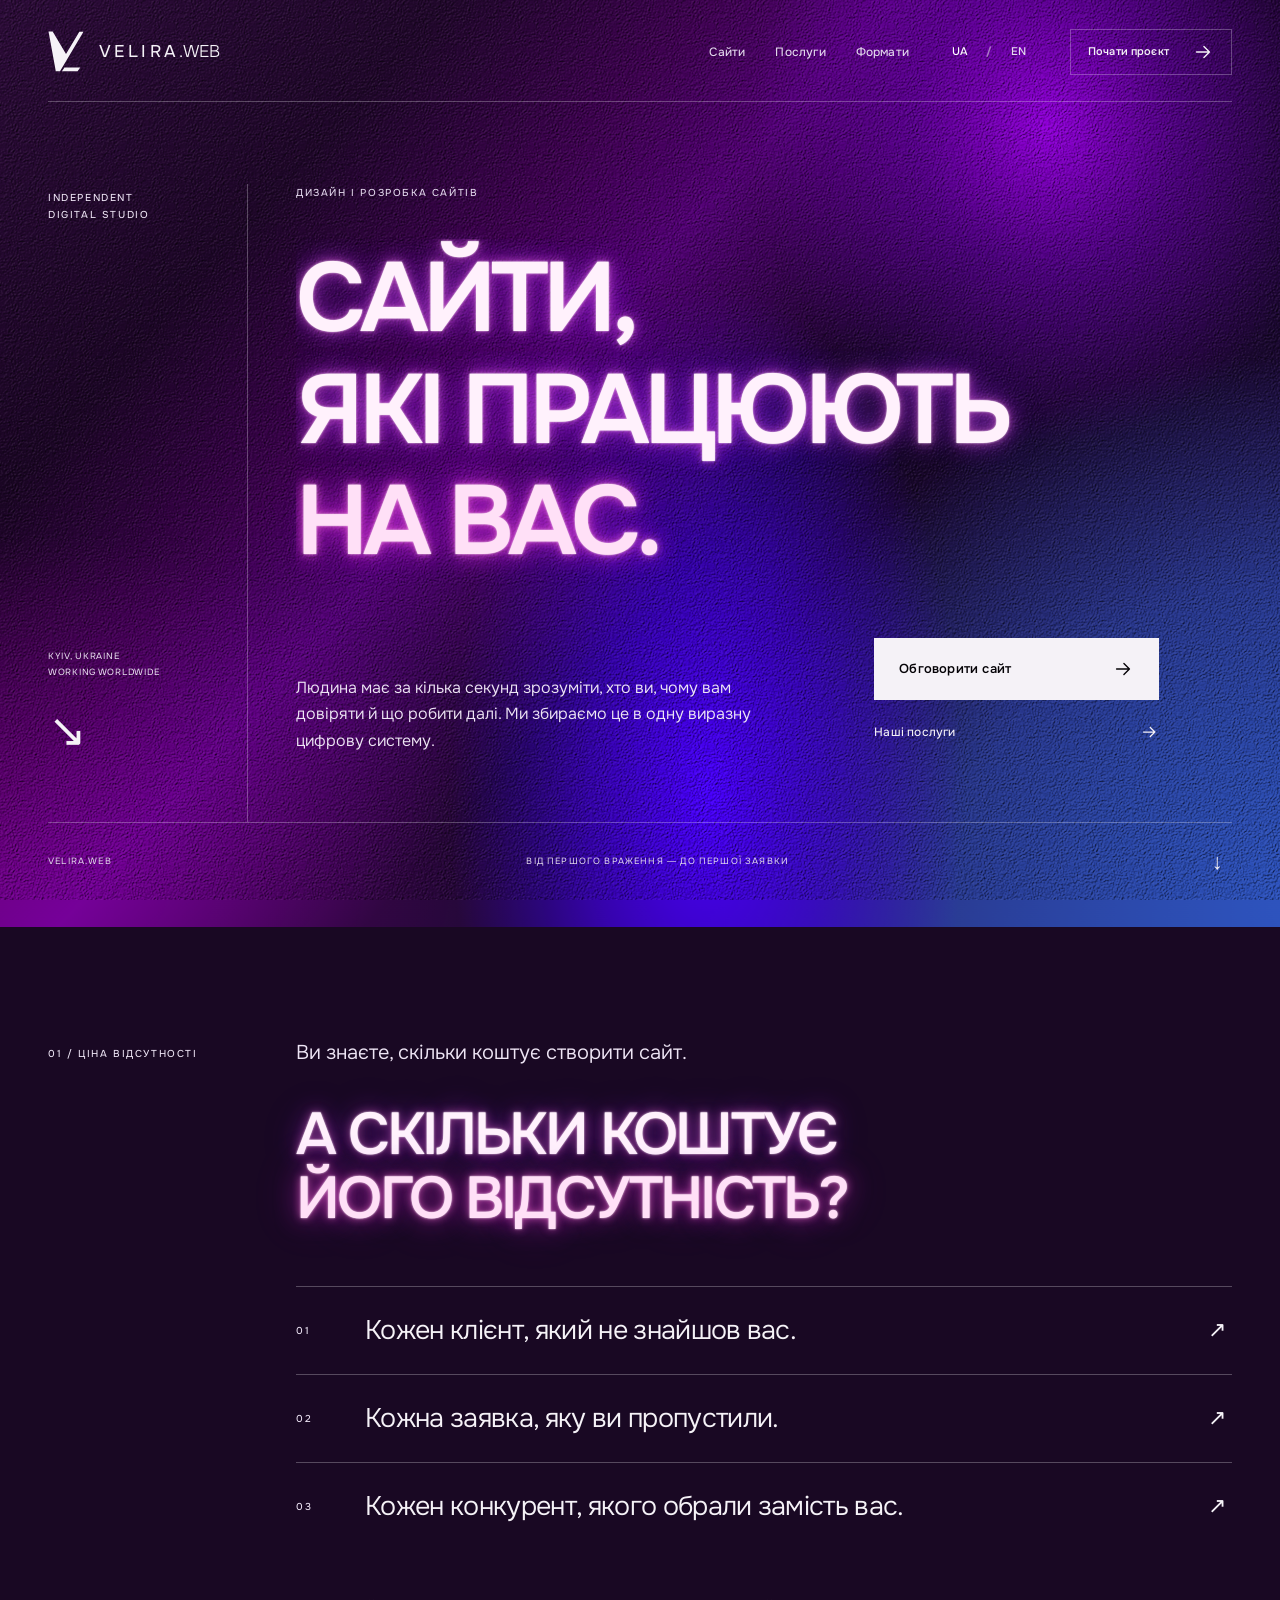
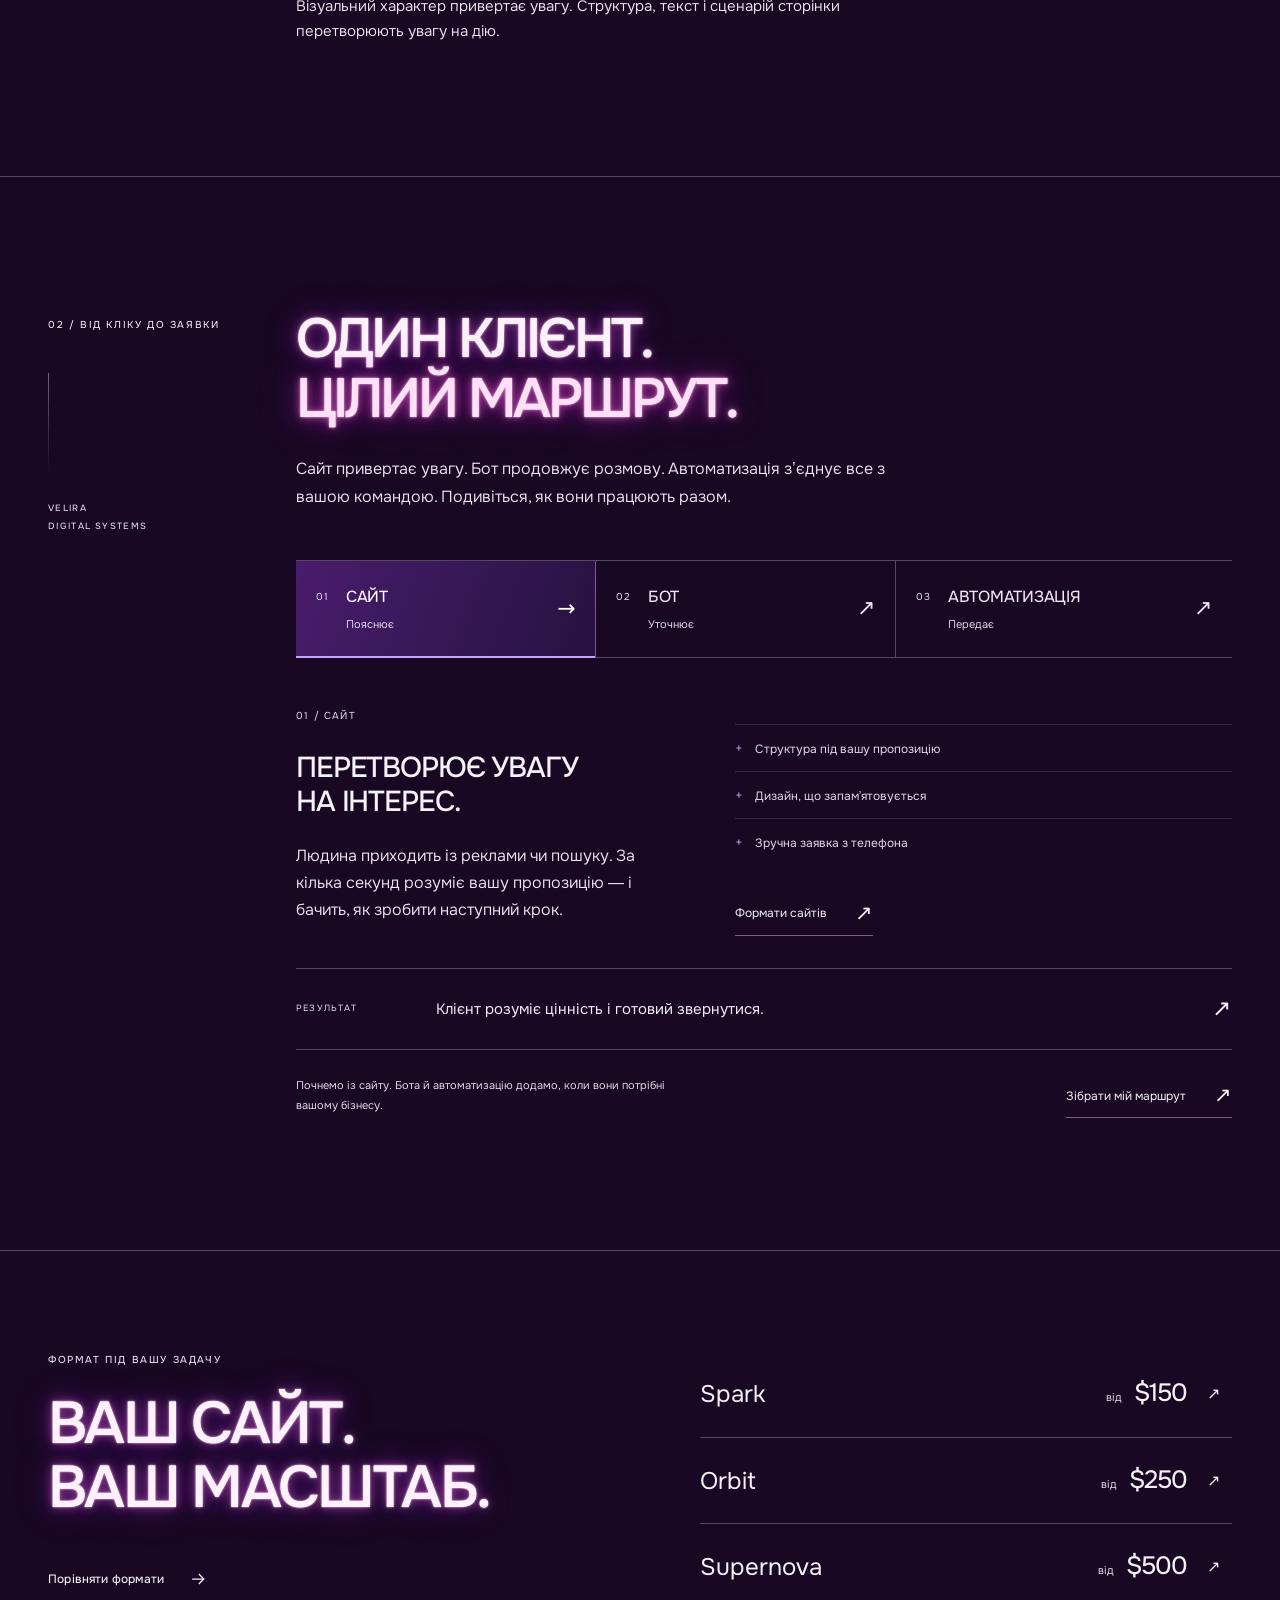
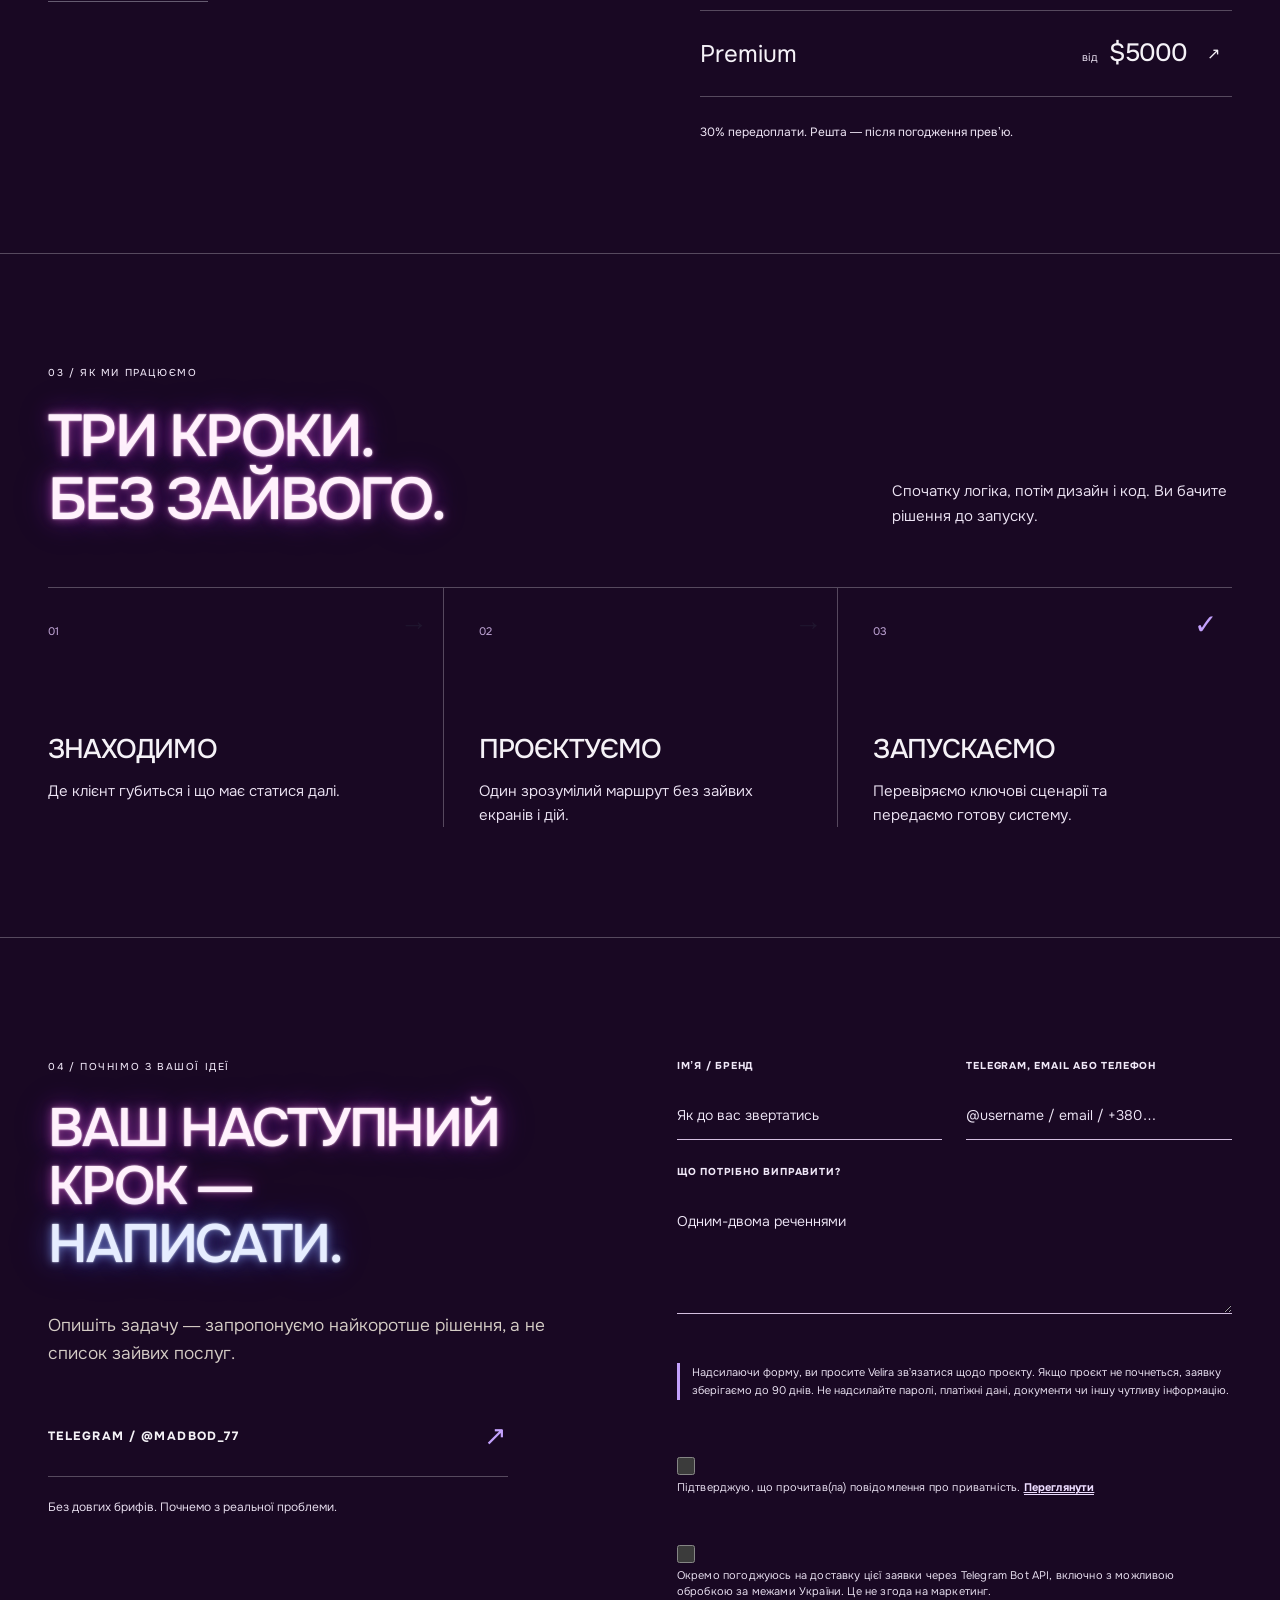
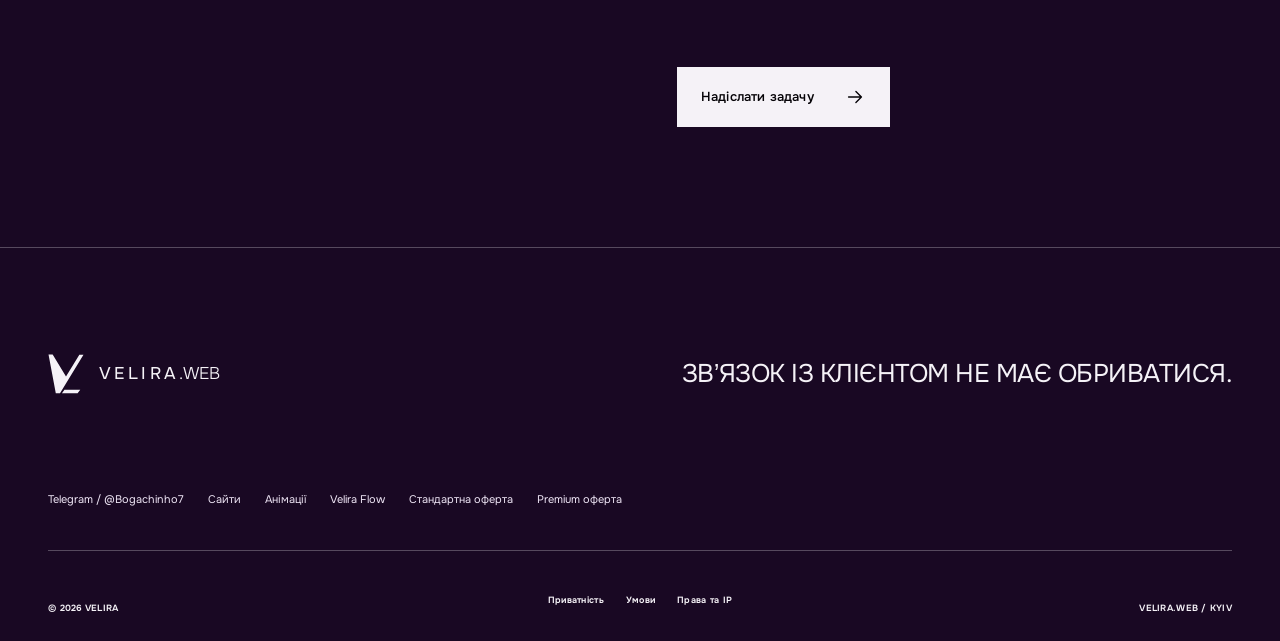
==== commit 84807828: "Remove website examples and retarget Velira navigation" ====
--- a/index.html
+++ b/index.html
@@ -17,23 +17,13 @@
 
   <link rel="stylesheet" href="assets/css/veblix-home.css?v=83f161c44f" />
 <noscript><style>.vl-nav__links{display:flex!important}[data-reveal]{opacity:1!important;transform:none!important}</style></noscript>
-<link rel="stylesheet" href="assets/css/studio.css?v=9a2bb20dc5" />
-<link rel="stylesheet" href="assets/css/services.css?v=1" />
+<link rel="stylesheet" href="assets/css/studio.css?v=138" />
+<link rel="stylesheet" href="assets/css/services.css?v=138" />
 <link rel="stylesheet" href="assets/css/studio-atmosphere.css?v=0bdb17833e" />
 <link rel="stylesheet" href="assets/css/studio-neon.css?v=134" />
-</head><body id="top" class="studio-home"><a class="vl-skip" href="#main-content"><span  data-ua="До головного вмісту" data-en="Skip to main content">До головного вмісту</span></a><header class="vl-nav" data-nav><a class="vl-brand" href="index.html" aria-label="Velira — на головну" data-aria-label-ua="Velira — на головну" data-aria-label-en="Velira — home"><span class="vl-brand__art"><img src="brand/velira-mark-clean.svg?v=faed01ee6c" alt="" width="38" height="43"/></span><span class="brand-word">VELIRA<span>.WEB</span></span></a><button class="vl-nav__toggle" type="button" aria-expanded="false" aria-controls="primary-nav" data-menu-toggle><span></span><span></span><span></span><b class="sr-only" data-ua="Меню" data-en="Menu">Меню</b></button><div class="vl-nav__panel" id="primary-nav" data-menu-panel><nav class="vl-nav__links" aria-label="Навігація" data-aria-label-ua="Навігація" data-aria-label-en="Navigation"><a href="websites.html" data-ua="Сайти" data-en="Websites">Сайти</a><a href="index.html#works" data-ua="Роботи" data-en="Work">Роботи</a><a href="websites.html#pricing" data-ua="Формати" data-en="Formats">Формати</a></nav><div class="vl-lang" role="group" aria-label="Мова / Language"><button type="button" class="is-active" data-lang="uk" aria-pressed="true">UA</button><span aria-hidden="true">/</span><button type="button" data-lang="en" aria-pressed="false">EN</button></div><a class="vl-button vl-button--nav" href="index.html#contact"><span  data-ua="Почати проєкт" data-en="Start a project">Почати проєкт</span><svg viewBox="0 0 24 24" aria-hidden="true"><path d="M5 12h14M13 6l6 6-6 6"/></svg></a></div></header><main id="main-content"><section class="studio-hero" aria-labelledby="hero-title"><div class="light-field" aria-hidden="true"><div class="light-beam"></div><div class="light-grain"></div></div><div class="hero-side"><span class="eyebrow">INDEPENDENT<br>DIGITAL STUDIO</span><span class="side-bottom">KYIV, UKRAINE<br>WORKING WORLDWIDE<span aria-hidden="true">↘</span></span></div><div class="hero-main"><p class="eyebrow hero-kicker"><span  data-ua="ДИЗАЙН І РОЗРОБКА САЙТІВ" data-en="WEBSITE DESIGN &amp; DEVELOPMENT">ДИЗАЙН І РОЗРОБКА САЙТІВ</span></p><h1 id="hero-title" class="studio-title"><span class="line-mask"><span class="hero-line" data-ua="САЙТИ," data-en="WEBSITES">САЙТИ,</span></span><span class="line-mask"><span class="hero-line" data-ua="ЯКІ ПРАЦЮЮТЬ" data-en="THAT WORK">ЯКІ ПРАЦЮЮТЬ</span></span><span class="line-mask"><span class="hero-line" data-ua="НА ВАС." data-en="FOR YOU.">НА ВАС.</span></span></h1><div class="hero-bottom"><p class="hero-description"><span  data-ua="Людина має за кілька секунд зрозуміти, хто ви, чому вам довіряти й що робити далі. Ми збираємо це в одну виразну цифрову систему." data-en="Within seconds, people should understand who you are, why to trust you and what to do next. We turn that into one expressive digital system.">Людина має за кілька секунд зрозуміти, хто ви, чому вам довіряти й що робити далі. Ми збираємо це в одну виразну цифрову систему.</span></p><div class="hero-actions"><a class="vl-button" href="#contact"><span  data-ua="Обговорити сайт" data-en="Discuss a website">Обговорити сайт</span><svg viewBox="0 0 24 24" aria-hidden="true"><path d="M5 12h14M13 6l6 6-6 6"/></svg></a><a class="vl-text-link" href="#works"><span  data-ua="Дивитися роботи" data-en="Explore the work">Дивитися роботи</span><svg viewBox="0 0 24 24" aria-hidden="true"><path d="M5 12h14M13 6l6 6-6 6"/></svg></a></div></div></div><div class="hero-caption"><span>VELIRA.WEB</span><span  data-ua="ВІД ПЕРШОГО ВРАЖЕННЯ — ДО ПЕРШОЇ ЗАЯВКИ" data-en="FROM FIRST IMPRESSION TO FIRST ENQUIRY">ВІД ПЕРШОГО ВРАЖЕННЯ — ДО ПЕРШОЇ ЗАЯВКИ</span><a href="#solutions" aria-label="Далі / Scroll down">↓</a></div></section><section class="studio-value" id="solutions" aria-labelledby="value-title"><div class="section-label eyebrow">01 / <span  data-ua="ЦІНА ВІДСУТНОСТІ" data-en="THE COST OF ABSENCE">ЦІНА ВІДСУТНОСТІ</span></div><div class="value-content"><p class="value-intro" data-enter><span  data-ua="Ви знаєте, скільки коштує створити сайт." data-en="You know what it costs to build a website.">Ви знаєте, скільки коштує створити сайт.</span></p><h2 id="value-title" data-enter><span  data-ua="А СКІЛЬКИ КОШТУЄ" data-en="BUT WHAT DOES IT COST">А СКІЛЬКИ КОШТУЄ</span><span class="light-word" data-ua="ЙОГО ВІДСУТНІСТЬ?" data-en="NOT TO HAVE ONE?">ЙОГО ВІДСУТНІСТЬ?</span></h2><ol class="absence-list"><li data-enter><span class="eyebrow">01</span><p  data-ua="Кожен клієнт, який не знайшов вас." data-en="Every client who could not find you.">Кожен клієнт, який не знайшов вас.</p><span aria-hidden="true">↗</span></li><li data-enter><span class="eyebrow">02</span><p  data-ua="Кожна заявка, яку ви пропустили." data-en="Every enquiry you missed.">Кожна заявка, яку ви пропустили.</p><span aria-hidden="true">↗</span></li><li data-enter><span class="eyebrow">03</span><p  data-ua="Кожен конкурент, якого обрали замість вас." data-en="Every competitor chosen instead of you.">Кожен конкурент, якого обрали замість вас.</p><span aria-hidden="true">↗</span></li></ol><p class="value-note" data-enter><span  data-ua="Візуальний характер привертає увагу. Структура, текст і сценарій сторінки перетворюють увагу на дію." data-en="Visual character earns attention. Structure, copy and page flow turn that attention into action.">Візуальний характер привертає увагу. Структура, текст і сценарій сторінки перетворюють увагу на дію.</span></p></div></section><section class="vl-section vl-works" id="works" aria-labelledby="works-title">
+</head><body id="top" class="studio-home"><a class="vl-skip" href="#main-content"><span  data-ua="До головного вмісту" data-en="Skip to main content">До головного вмісту</span></a><header class="vl-nav" data-nav><a class="vl-brand" href="index.html" aria-label="Velira — на головну" data-aria-label-ua="Velira — на головну" data-aria-label-en="Velira — home"><span class="vl-brand__art"><img src="brand/velira-mark-clean.svg?v=faed01ee6c" alt="" width="38" height="43"/></span><span class="brand-word">VELIRA<span>.WEB</span></span></a><button class="vl-nav__toggle" type="button" aria-expanded="false" aria-controls="primary-nav" data-menu-toggle><span></span><span></span><span></span><b class="sr-only" data-ua="Меню" data-en="Menu">Меню</b></button><div class="vl-nav__panel" id="primary-nav" data-menu-panel><nav class="vl-nav__links" aria-label="Навігація" data-aria-label-ua="Навігація" data-aria-label-en="Navigation"><a href="websites.html" data-ua="Сайти" data-en="Websites">Сайти</a><a href="index.html#services" data-ua="Послуги" data-en="Services">Послуги</a><a href="websites.html#pricing" data-ua="Формати" data-en="Formats">Формати</a></nav><div class="vl-lang" role="group" aria-label="Мова / Language"><button type="button" class="is-active" data-lang="uk" aria-pressed="true">UA</button><span aria-hidden="true">/</span><button type="button" data-lang="en" aria-pressed="false">EN</button></div><a class="vl-button vl-button--nav" href="index.html#contact"><span  data-ua="Почати проєкт" data-en="Start a project">Почати проєкт</span><svg viewBox="0 0 24 24" aria-hidden="true"><path d="M5 12h14M13 6l6 6-6 6"/></svg></a></div></header><main id="main-content"><section class="studio-hero" aria-labelledby="hero-title"><div class="light-field" aria-hidden="true"><div class="light-beam"></div><div class="light-grain"></div></div><div class="hero-side"><span class="eyebrow">INDEPENDENT<br>DIGITAL STUDIO</span><span class="side-bottom">KYIV, UKRAINE<br>WORKING WORLDWIDE<span aria-hidden="true">↘</span></span></div><div class="hero-main"><p class="eyebrow hero-kicker"><span  data-ua="ДИЗАЙН І РОЗРОБКА САЙТІВ" data-en="WEBSITE DESIGN &amp; DEVELOPMENT">ДИЗАЙН І РОЗРОБКА САЙТІВ</span></p><h1 id="hero-title" class="studio-title"><span class="line-mask"><span class="hero-line" data-ua="САЙТИ," data-en="WEBSITES">САЙТИ,</span></span><span class="line-mask"><span class="hero-line" data-ua="ЯКІ ПРАЦЮЮТЬ" data-en="THAT WORK">ЯКІ ПРАЦЮЮТЬ</span></span><span class="line-mask"><span class="hero-line" data-ua="НА ВАС." data-en="FOR YOU.">НА ВАС.</span></span></h1><div class="hero-bottom"><p class="hero-description"><span  data-ua="Людина має за кілька секунд зрозуміти, хто ви, чому вам довіряти й що робити далі. Ми збираємо це в одну виразну цифрову систему." data-en="Within seconds, people should understand who you are, why to trust you and what to do next. We turn that into one expressive digital system.">Людина має за кілька секунд зрозуміти, хто ви, чому вам довіряти й що робити далі. Ми збираємо це в одну виразну цифрову систему.</span></p><div class="hero-actions"><a class="vl-button" href="#contact"><span  data-ua="Обговорити сайт" data-en="Discuss a website">Обговорити сайт</span><svg viewBox="0 0 24 24" aria-hidden="true"><path d="M5 12h14M13 6l6 6-6 6"/></svg></a><a class="vl-text-link" href="#services"><span  data-ua="Наші послуги" data-en="Our services">Наші послуги</span><svg viewBox="0 0 24 24" aria-hidden="true"><path d="M5 12h14M13 6l6 6-6 6"/></svg></a></div></div></div><div class="hero-caption"><span>VELIRA.WEB</span><span  data-ua="ВІД ПЕРШОГО ВРАЖЕННЯ — ДО ПЕРШОЇ ЗАЯВКИ" data-en="FROM FIRST IMPRESSION TO FIRST ENQUIRY">ВІД ПЕРШОГО ВРАЖЕННЯ — ДО ПЕРШОЇ ЗАЯВКИ</span><a href="#solutions" aria-label="Далі / Scroll down">↓</a></div></section><section class="studio-value" id="solutions" aria-labelledby="value-title"><div class="section-label eyebrow">01 / <span  data-ua="ЦІНА ВІДСУТНОСТІ" data-en="THE COST OF ABSENCE">ЦІНА ВІДСУТНОСТІ</span></div><div class="value-content"><p class="value-intro" data-enter><span  data-ua="Ви знаєте, скільки коштує створити сайт." data-en="You know what it costs to build a website.">Ви знаєте, скільки коштує створити сайт.</span></p><h2 id="value-title" data-enter><span  data-ua="А СКІЛЬКИ КОШТУЄ" data-en="BUT WHAT DOES IT COST">А СКІЛЬКИ КОШТУЄ</span><span class="light-word" data-ua="ЙОГО ВІДСУТНІСТЬ?" data-en="NOT TO HAVE ONE?">ЙОГО ВІДСУТНІСТЬ?</span></h2><ol class="absence-list"><li data-enter><span class="eyebrow">01</span><p  data-ua="Кожен клієнт, який не знайшов вас." data-en="Every client who could not find you.">Кожен клієнт, який не знайшов вас.</p><span aria-hidden="true">↗</span></li><li data-enter><span class="eyebrow">02</span><p  data-ua="Кожна заявка, яку ви пропустили." data-en="Every enquiry you missed.">Кожна заявка, яку ви пропустили.</p><span aria-hidden="true">↗</span></li><li data-enter><span class="eyebrow">03</span><p  data-ua="Кожен конкурент, якого обрали замість вас." data-en="Every competitor chosen instead of you.">Кожен конкурент, якого обрали замість вас.</p><span aria-hidden="true">↗</span></li></ol><p class="value-note" data-enter><span  data-ua="Візуальний характер привертає увагу. Структура, текст і сценарій сторінки перетворюють увагу на дію." data-en="Visual character earns attention. Structure, copy and page flow turn that attention into action.">Візуальний характер привертає увагу. Структура, текст і сценарій сторінки перетворюють увагу на дію.</span></p></div></section><section class="studio-solutions sx-system" id="services" aria-labelledby="system-title"><div class="section-label eyebrow">02 / <span data-ua="ВІД КЛІКУ ДО ЗАЯВКИ" data-en="FROM CLICK TO ENQUIRY" >ВІД КЛІКУ ДО ЗАЯВКИ</span><span class="sx-rail-line" aria-hidden="true"></span><span class="sx-rail-caption">VELIRA<br>DIGITAL SYSTEMS</span></div><div class="sx-main"><header class="sx-heading" data-enter><h2 id="system-title"><span data-ua="ОДИН КЛІЄНТ." data-en="ONE CLIENT." >ОДИН КЛІЄНТ.</span><span class="sx-heading-accent"><span data-ua="ЦІЛИЙ МАРШРУТ." data-en="ONE CONNECTED JOURNEY." >ЦІЛИЙ МАРШРУТ.</span></span></h2><p><span data-ua="Сайт привертає увагу. Бот продовжує розмову. Автоматизація з’єднує все з вашою командою. Подивіться, як вони працюють разом." data-en="The website earns attention. The bot carries the conversation. Automation connects it all to your team. See how they work together." >Сайт привертає увагу. Бот продовжує розмову. Автоматизація з’єднує все з вашою командою. Подивіться, як вони працюють разом.</span></p></header><div class="sx-explorer"><div class="sx-tabs" aria-label="Кроки маршруту клієнта" data-aria-label-ua="Кроки маршруту клієнта" data-aria-label-en="Steps in the client journey"><button type="button" class="sx-tab" id="service-tab-website" data-service-tab="website"><span class="sx-tab-num">01</span><span class="sx-tab-name"><span data-ua="Сайт" data-en="Website">Сайт</span><small data-ua="Пояснює" data-en="Explains" >Пояснює</small></span><span class="sx-tab-arrow" aria-hidden="true">↗</span></button><button type="button" class="sx-tab" id="service-tab-bot" data-service-tab="bot"><span class="sx-tab-num">02</span><span class="sx-tab-name"><span data-ua="Бот" data-en="Bot">Бот</span><small data-ua="Уточнює" data-en="Clarifies" >Уточнює</small></span><span class="sx-tab-arrow" aria-hidden="true">↗</span></button><button type="button" class="sx-tab" id="service-tab-automation" data-service-tab="automation"><span class="sx-tab-num">03</span><span class="sx-tab-name"><span data-ua="Автоматизація" data-en="Automation">Автоматизація</span><small data-ua="Передає" data-en="Connects" >Передає</small></span><span class="sx-tab-arrow" aria-hidden="true">↗</span></button></div><div class="sx-panels"><article class="sx-panel" id="service-panel-website" data-service-panel="website" aria-labelledby="service-heading-website"><div class="sx-copy"><p class="sx-panel-kicker">01 / <span data-ua="САЙТ" data-en="WEBSITE" >САЙТ</span></p><h3 id="service-heading-website" class="sx-stagger"><span data-ua="ПЕРЕТВОРЮЄ УВАГУ" data-en="TURNS ATTENTION" >ПЕРЕТВОРЮЄ УВАГУ</span><span data-ua="НА ІНТЕРЕС." data-en="INTO INTEREST." >НА ІНТЕРЕС.</span></h3><p class="sx-description sx-stagger"><span data-ua="Людина приходить із реклами чи пошуку. За кілька секунд розуміє вашу пропозицію — і бачить, як зробити наступний крок." data-en="Someone arrives from an ad or search. Within seconds, they understand your offer — and see how to take the next step." >Людина приходить із реклами чи пошуку. За кілька секунд розуміє вашу пропозицію — і бачить, як зробити наступний крок.</span></p></div><div class="sx-details"><ul class="sx-features sx-stagger"><li><span data-ua="Структура під вашу пропозицію" data-en="Structure built around your offer" >Структура під вашу пропозицію</span></li><li><span data-ua="Дизайн, що запам’ятовується" data-en="Design people remember" >Дизайн, що запам’ятовується</span></li><li><span data-ua="Зручна заявка з телефона" data-en="Easy enquiries from a phone" >Зручна заявка з телефона</span></li></ul><a class="sx-detail-link" href="websites.html"><span data-ua="Формати сайтів" data-en="Website formats" >Формати сайтів</span><span aria-hidden="true">↗</span></a></div><div class="sx-outcome"><span class="sx-outcome-label"><span data-ua="РЕЗУЛЬТАТ" data-en="THE RESULT" >РЕЗУЛЬТАТ</span></span><p><span data-ua="Клієнт розуміє цінність і готовий звернутися." data-en="The client sees the value and is ready to reach out." >Клієнт розуміє цінність і готовий звернутися.</span></p><span aria-hidden="true">↗</span></div></article><article class="sx-panel" id="service-panel-bot" data-service-panel="bot" aria-labelledby="service-heading-bot"><div class="sx-copy"><p class="sx-panel-kicker">02 / <span data-ua="TELEGRAM-БОТ" data-en="TELEGRAM BOT" >TELEGRAM-БОТ</span></p><h3 id="service-heading-bot" class="sx-stagger"><span data-ua="ПІДХОПЛЮЄ ДІАЛОГ." data-en="KEEPS THE DIALOGUE." >ПІДХОПЛЮЄ ДІАЛОГ.</span><span data-ua="ЗБИРАЄ ГОЛОВНЕ." data-en="GETS THE DETAILS." >ЗБИРАЄ ГОЛОВНЕ.</span></h3><p class="sx-description sx-stagger"><span data-ua="Коли людині потрібна відповідь, бот допомагає розібратися: відповідає на типові питання, уточнює задачу й готує звернення для команди." data-en="When someone needs an answer, the bot helps: it handles common questions, clarifies the task and prepares the enquiry for your team." >Коли людині потрібна відповідь, бот допомагає розібратися: відповідає на типові питання, уточнює задачу й готує звернення для команди.</span></p></div><div class="sx-stage"><div class="sx-stage-label"><span><span data-ua="ПРИКЛАД СЦЕНАРІЮ" data-en="ILLUSTRATIVE SCENARIO" >ПРИКЛАД СЦЕНАРІЮ</span></span><span>02 / 03</span></div><div class="sx-chat sx-stagger"><div class="sx-chat-head"><span class="sx-chat-avatar" aria-hidden="true">V.</span><div><b>Velira Bot</b><small data-ua="ПРИКЛАД ДІАЛОГУ" data-en="SAMPLE CONVERSATION" >ПРИКЛАД ДІАЛОГУ</small></div><span class="sx-chat-symbol" aria-hidden="true">↗</span></div><div class="sx-chat-body"><div class="sx-message sx-stagger"><span data-ua="Вітаю! Допоможу уточнити вашу задачу. Що хочете створити?" data-en="Hello! Let’s clarify your task. What would you like to build?" >Вітаю! Допоможу уточнити вашу задачу. Що хочете створити?</span></div><div class="sx-message sx-message--client sx-stagger"><span data-ua="Сайт для мого бізнесу." data-en="A website for my business." >Сайт для мого бізнесу.</span></div><div class="sx-message sx-stagger"><span data-ua="Чудово. Зберемо деталі та передамо їх команді, щоб продовжити розмову по суті." data-en="Great. We’ll gather the details and pass them to the team for a focused conversation." >Чудово. Зберемо деталі та передамо їх команді, щоб продовжити розмову по суті.</span></div><div class="sx-chat-brief sx-stagger"><span><span data-ua="ЗАПИТ" data-en="ENQUIRY" >ЗАПИТ</span> V—01</span><p><span data-ua="Сайт для бізнесу" data-en="Business website" >Сайт для бізнесу</span><small><span data-ua="Джерело: сайт · Наступний крок: обговорення" data-en="Source: website · Next step: discussion" >Джерело: сайт · Наступний крок: обговорення</span></small></p></div><button class="sx-demo-action" type="button" data-service-next="automation"><span data-ua="Передати команді" data-en="Pass to the team" >Передати команді</span><span aria-hidden="true">↗</span></button></div></div><div class="sx-stage-hint"><span data-ua="Натисніть кнопку й пройдіть шлях клієнта" data-en="Press the button to follow the client’s journey" >Натисніть кнопку й пройдіть шлях клієнта</span></div></div><div class="sx-details"><ul class="sx-features sx-stagger"><li><span data-ua="Сценарій під ваші послуги" data-en="A conversation built for your services" >Сценарій під ваші послуги</span></li><li><span data-ua="Потрібні питання без довгого брифу" data-en="The right questions, without a long brief" >Потрібні питання без довгого брифу</span></li><li><span data-ua="Передача розмови людині" data-en="A clear handoff to a person" >Передача розмови людині</span></li></ul><a class="sx-detail-link" href="flow.html"><span data-ua="Можливості Velira Flow" data-en="Explore Velira Flow" >Можливості Velira Flow</span><span aria-hidden="true">↗</span></a></div><div class="sx-outcome"><span class="sx-outcome-label"><span data-ua="РЕЗУЛЬТАТ" data-en="THE RESULT" >РЕЗУЛЬТАТ</span></span><p><span data-ua="Ви отримуєте запит, у якому вже є суть." data-en="You receive an enquiry with the essentials already clear." >Ви отримуєте запит, у якому вже є суть.</span></p><span aria-hidden="true">↗</span></div></article><article class="sx-panel" id="service-panel-automation" data-service-panel="automation" aria-labelledby="service-heading-automation"><div class="sx-copy"><p class="sx-panel-kicker">03 / <span data-ua="АВТОМАТИЗАЦІЯ" data-en="AUTOMATION" >АВТОМАТИЗАЦІЯ</span></p><h3 id="service-heading-automation" class="sx-stagger"><span data-ua="ПЕРЕДАЄ ЗАЯВКУ." data-en="DELIVERS THE LEAD." >ПЕРЕДАЄ ЗАЯВКУ.</span><span data-ua="ЗБЕРІГАЄ КОНТЕКСТ." data-en="KEEPS THE CONTEXT." >ЗБЕРІГАЄ КОНТЕКСТ.</span></h3><p class="sx-description sx-stagger"><span data-ua="Дані не потрібно переносити вручну. Налаштований сценарій передає контакт, задачу та джерело звернення туди, де працює ваша команда." data-en="No need to copy details by hand. A configured workflow sends the contact, task and enquiry source to the tools your team uses." >Дані не потрібно переносити вручну. Налаштований сценарій передає контакт, задачу та джерело звернення туди, де працює ваша команда.</span></p></div><div class="sx-stage"><div class="sx-stage-label"><span><span data-ua="ПРИКЛАД СЦЕНАРІЮ" data-en="ILLUSTRATIVE SCENARIO" >ПРИКЛАД СЦЕНАРІЮ</span></span><span>03 / 03</span></div><div class="sx-flow sx-stagger"><div class="sx-flow-heading"><span><span data-ua="МАРШРУТ ЗАЯВКИ" data-en="ENQUIRY ROUTE" >МАРШРУТ ЗАЯВКИ</span></span><span>V—01</span></div><div class="sx-flow-route"><div class="sx-flow-node"><span class="sx-node-symbol" aria-hidden="true">↗</span><span data-ua="Сайт" data-en="Website" >Сайт</span></div><span class="sx-route-line" aria-hidden="true"></span><div class="sx-flow-node"><span class="sx-node-symbol" aria-hidden="true">↳</span><span data-ua="Бот" data-en="Bot" >Бот</span></div><span class="sx-route-line" aria-hidden="true"></span><div class="sx-flow-node sx-flow-node--end"><span class="sx-node-symbol" aria-hidden="true">✓</span><span data-ua="Команда" data-en="Team" >Команда</span></div></div><div class="sx-lead sx-stagger"><div class="sx-lead-heading"><span data-ua="ЗАЯВКА З КОНТЕКСТОМ" data-en="AN ENQUIRY WITH CONTEXT" >ЗАЯВКА З КОНТЕКСТОМ</span><span aria-hidden="true">↗</span></div><dl><div><dt><span data-ua="Контакт" data-en="Contact" >Контакт</span></dt><dd><span data-ua="Дані клієнта" data-en="Client details" >Дані клієнта</span></dd></div><div><dt><span data-ua="Задача" data-en="Task" >Задача</span></dt><dd><span data-ua="Сайт для бізнесу" data-en="Business website" >Сайт для бізнесу</span></dd></div><div><dt><span data-ua="Джерело" data-en="Source" >Джерело</span></dt><dd><span data-ua="Сайт → Telegram-бот" data-en="Website → Telegram bot" >Сайт → Telegram-бот</span></dd></div></dl><div class="sx-lead-destination"><span aria-hidden="true">↳</span><span data-ua="Таблиця або CRM + сповіщення команді" data-en="Spreadsheet or CRM + a team notification" >Таблиця або CRM + сповіщення команді</span></div></div><p class="sx-flow-note"><span data-ua="Інтеграції підбираємо під ваші інструменти та процес." data-en="We choose integrations to fit your tools and process." >Інтеграції підбираємо під ваші інструменти та процес.</span></p></div><div class="sx-stage-hint"><span data-ua="Так звернення стає зрозумілою задачею" data-en="This is how an enquiry becomes a clear task" >Так звернення стає зрозумілою задачею</span></div></div><div class="sx-details"><ul class="sx-features sx-stagger"><li><span data-ua="Форма й бот в одному маршруті" data-en="Forms and bot in one connected route" >Форма й бот в одному маршруті</span></li><li><span data-ua="Передача в таблицю або CRM" data-en="Delivery to a spreadsheet or CRM" >Передача в таблицю або CRM</span></li><li><span data-ua="Сповіщення відповідальній людині" data-en="A notification for the right person" >Сповіщення відповідальній людині</span></li></ul><a class="sx-detail-link" href="index.html#contact"><span data-ua="Обговорити автоматизацію" data-en="Discuss automation" >Обговорити автоматизацію</span><span aria-hidden="true">↗</span></a></div><div class="sx-outcome"><span class="sx-outcome-label"><span data-ua="РЕЗУЛЬТАТ" data-en="THE RESULT" >РЕЗУЛЬТАТ</span></span><p><span data-ua="Команда бачить, кому відповісти та з чого почати." data-en="Your team knows who to contact and where to start." >Команда бачить, кому відповісти та з чого почати.</span></p><span aria-hidden="true">↗</span></div></article></div></div><div class="sx-footer"><p><span data-ua="Почнемо із сайту. Бота й автоматизацію додамо, коли вони потрібні вашому бізнесу." data-en="Start with the website. Add a bot and automation when your business needs them." >Почнемо із сайту. Бота й автоматизацію додамо, коли вони потрібні вашому бізнесу.</span></p><a class="sx-detail-link" href="#contact"><span data-ua="Зібрати мій маршрут" data-en="Build my client journey" >Зібрати мій маршрут</span><span aria-hidden="true">↗</span></a></div></div></section><section class="studio-price" aria-labelledby="price-title"><div data-enter><p class="eyebrow"><span  data-ua="ФОРМАТ ПІД ВАШУ ЗАДАЧУ" data-en="A FORMAT FOR YOUR BRIEF">ФОРМАТ ПІД ВАШУ ЗАДАЧУ</span></p><h2 id="price-title"><span  data-ua="ВАШ САЙТ." data-en="YOUR WEBSITE.">ВАШ САЙТ.</span><span  data-ua="ВАШ МАСШТАБ." data-en="YOUR SCALE.">ВАШ МАСШТАБ.</span></h2><a class="vl-text-link" href="websites.html#pricing"><span  data-ua="Порівняти формати" data-en="Compare formats">Порівняти формати</span><svg viewBox="0 0 24 24" aria-hidden="true"><path d="M5 12h14M13 6l6 6-6 6"/></svg></a></div><div class="price-preview"><a href="websites.html#pricing"><span>Spark</span><b><span  data-ua="від" data-en="from">від</span> $150</b><span aria-hidden="true">↗</span></a><a href="websites.html#pricing"><span>Orbit</span><b><span  data-ua="від" data-en="from">від</span> $250</b><span aria-hidden="true">↗</span></a><a href="websites.html#pricing"><span>Supernova</span><b><span  data-ua="від" data-en="from">від</span> $500</b><span aria-hidden="true">↗</span></a><a href="websites.html#pricing"><span>Premium</span><b><span  data-ua="від" data-en="from">від</span> $5000</b><span aria-hidden="true">↗</span></a><p><span  data-ua="30% передоплати. Решта — після погодження прев’ю." data-en="30% deposit. The balance follows preview approval.">30% передоплати. Решта — після погодження прев’ю.</span></p></div></section><section class="vl-section vl-process" id="process" aria-labelledby="process-title">
       <div class="vl-wrap">
-        <header class="vl-section__head vl-section__head--split" data-enter><div><p class="vl-index" data-ua="02 / ВИБРАНІ РОБОТИ" data-en="02 / SELECTED WORK">02 / ВИБРАНІ РОБОТИ</p><h2 id="works-title"><span data-ua="ХАРАКТЕР." data-en="CHARACTER.">ХАРАКТЕР.</span><span data-ua="У КОЖНІЙ РОБОТІ." data-en="IN EVERY DETAIL.">У КОЖНІЙ РОБОТІ.</span></h2></div><p data-ua="Достатньо, щоб побачити характер і рівень виконання. Решта — на окремій сторінці." data-en="Enough to see the character and execution quality. The rest lives on a separate page.">Достатньо, щоб побачити характер і рівень виконання. Решта — на окремій сторінці.</p></header>
-        <div class="vl-work-grid">
-          <a class="vl-work" href="https://madbod77.github.io/dronprint-v2/" target="_blank" rel="noopener noreferrer" aria-label="Відкрити сайт DRONPRINT у новій вкладці" data-aria-label-ua="Відкрити сайт DRONPRINT у новій вкладці" data-aria-label-en="Open the DRONPRINT website in a new tab" data-enter><div class="vl-work__media"><em>LIVE</em><img src="works/dronprint-v2.webp" width="1200" height="750" loading="lazy" decoding="async" alt="Сайт DRONPRINT — 3D-друк деталей для FPV-дронів і БПЛА" data-alt-ua="Сайт DRONPRINT — 3D-друк деталей для FPV-дронів і БПЛА" data-alt-en="DRONPRINT website — 3D-printed parts for FPV drones and UAVs" /></div><div class="vl-work__meta"><span>DRONPRINT</span><span data-ua="3D-друк · FPV/БПЛА" data-en="3D printing · FPV/UAVs">3D-друк · FPV/БПЛА</span><b aria-hidden="true">↗</b></div></a>
-          <a class="vl-work" href="websites.html#works" data-enter><div class="vl-work__media"><em>CONCEPT</em><img src="works/beauty-salon.webp" width="1200" height="750" loading="lazy" decoding="async" alt="Концепт сайту Beauty Salon" data-alt-ua="Концепт сайту Beauty Salon" data-alt-en="Beauty Salon concept website" /></div><div class="vl-work__meta"><span>BEAUTY SALON</span><span data-ua="Б’юті-салон · сайт" data-en="Beauty salon · website">Б’юті-салон · сайт</span><b>↗</b></div></a>
-          <a class="vl-work" href="https://madbod77.github.io/strikeball-suppressors/" target="_blank" rel="noopener noreferrer" aria-label="Відкрити сайт STRIKEFORGE у новій вкладці" data-aria-label-ua="Відкрити сайт STRIKEFORGE у новій вкладці" data-aria-label-en="Open the STRIKEFORGE website in a new tab" data-enter><div class="vl-work__media"><em>LIVE</em><img src="works/strikeforge.webp" width="1200" height="750" loading="lazy" decoding="async" alt="Сайт STRIKEFORGE — 3D-друк страйкбольних аксесуарів" data-alt-ua="Сайт STRIKEFORGE — 3D-друк страйкбольних аксесуарів" data-alt-en="STRIKEFORGE website — 3D-printed airsoft accessories" /></div><div class="vl-work__meta"><span>STRIKEFORGE</span><span data-ua="Страйкбол · 3D-друк" data-en="Airsoft · 3D printing">Страйкбол · 3D-друк</span><b aria-hidden="true">↗</b></div></a>
-        </div>
-        <div class="work-more"><a class="vl-text-link" href="websites.html"><span  data-ua="Усі роботи та формати" data-en="All work &amp; formats">Усі роботи та формати</span><svg viewBox="0 0 24 24" aria-hidden="true"><path d="M5 12h14M13 6l6 6-6 6"/></svg></a></div>
-      </div>
-    </section><section class="studio-solutions sx-system" id="services" aria-labelledby="system-title"><div class="section-label eyebrow">03 / <span data-ua="ВІД КЛІКУ ДО ЗАЯВКИ" data-en="FROM CLICK TO ENQUIRY" >ВІД КЛІКУ ДО ЗАЯВКИ</span><span class="sx-rail-line" aria-hidden="true"></span><span class="sx-rail-caption">VELIRA<br>DIGITAL SYSTEMS</span></div><div class="sx-main"><header class="sx-heading" data-enter><h2 id="system-title"><span data-ua="ОДИН КЛІЄНТ." data-en="ONE CLIENT." >ОДИН КЛІЄНТ.</span><span class="sx-heading-accent"><span data-ua="ЦІЛИЙ МАРШРУТ." data-en="ONE CONNECTED JOURNEY." >ЦІЛИЙ МАРШРУТ.</span></span></h2><p><span data-ua="Сайт привертає увагу. Бот продовжує розмову. Автоматизація з’єднує все з вашою командою. Подивіться, як вони працюють разом." data-en="The website earns attention. The bot carries the conversation. Automation connects it all to your team. See how they work together." >Сайт привертає увагу. Бот продовжує розмову. Автоматизація з’єднує все з вашою командою. Подивіться, як вони працюють разом.</span></p></header><div class="sx-explorer"><div class="sx-tabs" aria-label="Кроки маршруту клієнта" data-aria-label-ua="Кроки маршруту клієнта" data-aria-label-en="Steps in the client journey"><button type="button" class="sx-tab" id="service-tab-website" data-service-tab="website"><span class="sx-tab-num">01</span><span class="sx-tab-name"><span data-ua="Сайт" data-en="Website">Сайт</span><small data-ua="Пояснює" data-en="Explains" >Пояснює</small></span><span class="sx-tab-arrow" aria-hidden="true">↗</span></button><button type="button" class="sx-tab" id="service-tab-bot" data-service-tab="bot"><span class="sx-tab-num">02</span><span class="sx-tab-name"><span data-ua="Бот" data-en="Bot">Бот</span><small data-ua="Уточнює" data-en="Clarifies" >Уточнює</small></span><span class="sx-tab-arrow" aria-hidden="true">↗</span></button><button type="button" class="sx-tab" id="service-tab-automation" data-service-tab="automation"><span class="sx-tab-num">03</span><span class="sx-tab-name"><span data-ua="Автоматизація" data-en="Automation">Автоматизація</span><small data-ua="Передає" data-en="Connects" >Передає</small></span><span class="sx-tab-arrow" aria-hidden="true">↗</span></button></div><div class="sx-panels"><article class="sx-panel" id="service-panel-website" data-service-panel="website" aria-labelledby="service-heading-website"><div class="sx-copy"><p class="sx-panel-kicker">01 / <span data-ua="САЙТ" data-en="WEBSITE" >САЙТ</span></p><h3 id="service-heading-website" class="sx-stagger"><span data-ua="ПЕРЕТВОРЮЄ УВАГУ" data-en="TURNS ATTENTION" >ПЕРЕТВОРЮЄ УВАГУ</span><span data-ua="НА ІНТЕРЕС." data-en="INTO INTEREST." >НА ІНТЕРЕС.</span></h3><p class="sx-description sx-stagger"><span data-ua="Людина приходить із реклами чи пошуку. За кілька секунд розуміє вашу пропозицію — і бачить, як зробити наступний крок." data-en="Someone arrives from an ad or search. Within seconds, they understand your offer — and see how to take the next step." >Людина приходить із реклами чи пошуку. За кілька секунд розуміє вашу пропозицію — і бачить, як зробити наступний крок.</span></p></div><div class="sx-stage"><div class="sx-stage-label"><span><span data-ua="ПРИКЛАД СЦЕНАРІЮ" data-en="ILLUSTRATIVE SCENARIO" >ПРИКЛАД СЦЕНАРІЮ</span></span><span>01 / 03</span></div><div class="sx-browser sx-stagger"><div class="sx-browser-bar"><span class="sx-browser-dots" aria-hidden="true">● ● ●</span><span>YOUR.BRAND</span><span aria-hidden="true">↗</span></div><div class="sx-web-body"><div class="sx-web-top"><span class="sx-web-mark" aria-hidden="true">Y.</span><span data-ua="ВАШ БІЗНЕС / ОНЛАЙН" data-en="YOUR BUSINESS / ONLINE" >ВАШ БІЗНЕС / ОНЛАЙН</span></div><div class="sx-web-light" aria-hidden="true"></div><p class="sx-web-title"><span data-ua="ВАШ БІЗНЕС." data-en="YOUR BUSINESS." >ВАШ БІЗНЕС.</span><br><span data-ua="НАСТУПНИЙ" data-en="THE NEXT" >НАСТУПНИЙ</span><br><i><span data-ua="РІВЕНЬ." data-en="LEVEL." >РІВЕНЬ.</span></i></p><p class="sx-web-caption"><span data-ua="Зрозуміла пропозиція. Впізнаваний характер. Один крок до розмови." data-en="A clear offer. A distinct identity. One step to a conversation." >Зрозуміла пропозиція. Впізнаваний характер. Один крок до розмови.</span></p><button type="button" class="sx-demo-action" data-service-next="bot"><span data-ua="Залишити заявку" data-en="Make an enquiry" >Залишити заявку</span><span aria-hidden="true">↗</span></button><div class="sx-web-baseline"><span data-ua="ВІДВІДУВАЧ → ПОТЕНЦІЙНИЙ КЛІЄНТ" data-en="VISITOR → POTENTIAL CLIENT" >ВІДВІДУВАЧ → ПОТЕНЦІЙНИЙ КЛІЄНТ</span></div></div></div><div class="sx-stage-hint"><span data-ua="Натисніть кнопку й пройдіть шлях клієнта" data-en="Press the button to follow the client’s journey" >Натисніть кнопку й пройдіть шлях клієнта</span></div></div><div class="sx-details"><ul class="sx-features sx-stagger"><li><span data-ua="Структура під вашу пропозицію" data-en="Structure built around your offer" >Структура під вашу пропозицію</span></li><li><span data-ua="Дизайн, що запам’ятовується" data-en="Design people remember" >Дизайн, що запам’ятовується</span></li><li><span data-ua="Зручна заявка з телефона" data-en="Easy enquiries from a phone" >Зручна заявка з телефона</span></li></ul><a class="sx-detail-link" href="websites.html"><span data-ua="Формати сайтів" data-en="Website formats" >Формати сайтів</span><span aria-hidden="true">↗</span></a></div><div class="sx-outcome"><span class="sx-outcome-label"><span data-ua="РЕЗУЛЬТАТ" data-en="THE RESULT" >РЕЗУЛЬТАТ</span></span><p><span data-ua="Клієнт розуміє цінність і готовий звернутися." data-en="The client sees the value and is ready to reach out." >Клієнт розуміє цінність і готовий звернутися.</span></p><span aria-hidden="true">↗</span></div></article><article class="sx-panel" id="service-panel-bot" data-service-panel="bot" aria-labelledby="service-heading-bot"><div class="sx-copy"><p class="sx-panel-kicker">02 / <span data-ua="TELEGRAM-БОТ" data-en="TELEGRAM BOT" >TELEGRAM-БОТ</span></p><h3 id="service-heading-bot" class="sx-stagger"><span data-ua="ПІДХОПЛЮЄ ДІАЛОГ." data-en="KEEPS THE DIALOGUE." >ПІДХОПЛЮЄ ДІАЛОГ.</span><span data-ua="ЗБИРАЄ ГОЛОВНЕ." data-en="GETS THE DETAILS." >ЗБИРАЄ ГОЛОВНЕ.</span></h3><p class="sx-description sx-stagger"><span data-ua="Коли людині потрібна відповідь, бот допомагає розібратися: відповідає на типові питання, уточнює задачу й готує звернення для команди." data-en="When someone needs an answer, the bot helps: it handles common questions, clarifies the task and prepares the enquiry for your team." >Коли людині потрібна відповідь, бот допомагає розібратися: відповідає на типові питання, уточнює задачу й готує звернення для команди.</span></p></div><div class="sx-stage"><div class="sx-stage-label"><span><span data-ua="ПРИКЛАД СЦЕНАРІЮ" data-en="ILLUSTRATIVE SCENARIO" >ПРИКЛАД СЦЕНАРІЮ</span></span><span>02 / 03</span></div><div class="sx-chat sx-stagger"><div class="sx-chat-head"><span class="sx-chat-avatar" aria-hidden="true">V.</span><div><b>Velira Bot</b><small data-ua="ПРИКЛАД ДІАЛОГУ" data-en="SAMPLE CONVERSATION" >ПРИКЛАД ДІАЛОГУ</small></div><span class="sx-chat-symbol" aria-hidden="true">↗</span></div><div class="sx-chat-body"><div class="sx-message sx-stagger"><span data-ua="Вітаю! Допоможу уточнити вашу задачу. Що хочете створити?" data-en="Hello! Let’s clarify your task. What would you like to build?" >Вітаю! Допоможу уточнити вашу задачу. Що хочете створити?</span></div><div class="sx-message sx-message--client sx-stagger"><span data-ua="Сайт для мого бізнесу." data-en="A website for my business." >Сайт для мого бізнесу.</span></div><div class="sx-message sx-stagger"><span data-ua="Чудово. Зберемо деталі та передамо їх команді, щоб продовжити розмову по суті." data-en="Great. We’ll gather the details and pass them to the team for a focused conversation." >Чудово. Зберемо деталі та передамо їх команді, щоб продовжити розмову по суті.</span></div><div class="sx-chat-brief sx-stagger"><span><span data-ua="ЗАПИТ" data-en="ENQUIRY" >ЗАПИТ</span> V—01</span><p><span data-ua="Сайт для бізнесу" data-en="Business website" >Сайт для бізнесу</span><small><span data-ua="Джерело: сайт · Наступний крок: обговорення" data-en="Source: website · Next step: discussion" >Джерело: сайт · Наступний крок: обговорення</span></small></p></div><button class="sx-demo-action" type="button" data-service-next="automation"><span data-ua="Передати команді" data-en="Pass to the team" >Передати команді</span><span aria-hidden="true">↗</span></button></div></div><div class="sx-stage-hint"><span data-ua="Натисніть кнопку й пройдіть шлях клієнта" data-en="Press the button to follow the client’s journey" >Натисніть кнопку й пройдіть шлях клієнта</span></div></div><div class="sx-details"><ul class="sx-features sx-stagger"><li><span data-ua="Сценарій під ваші послуги" data-en="A conversation built for your services" >Сценарій під ваші послуги</span></li><li><span data-ua="Потрібні питання без довгого брифу" data-en="The right questions, without a long brief" >Потрібні питання без довгого брифу</span></li><li><span data-ua="Передача розмови людині" data-en="A clear handoff to a person" >Передача розмови людині</span></li></ul><a class="sx-detail-link" href="flow.html"><span data-ua="Можливості Velira Flow" data-en="Explore Velira Flow" >Можливості Velira Flow</span><span aria-hidden="true">↗</span></a></div><div class="sx-outcome"><span class="sx-outcome-label"><span data-ua="РЕЗУЛЬТАТ" data-en="THE RESULT" >РЕЗУЛЬТАТ</span></span><p><span data-ua="Ви отримуєте запит, у якому вже є суть." data-en="You receive an enquiry with the essentials already clear." >Ви отримуєте запит, у якому вже є суть.</span></p><span aria-hidden="true">↗</span></div></article><article class="sx-panel" id="service-panel-automation" data-service-panel="automation" aria-labelledby="service-heading-automation"><div class="sx-copy"><p class="sx-panel-kicker">03 / <span data-ua="АВТОМАТИЗАЦІЯ" data-en="AUTOMATION" >АВТОМАТИЗАЦІЯ</span></p><h3 id="service-heading-automation" class="sx-stagger"><span data-ua="ПЕРЕДАЄ ЗАЯВКУ." data-en="DELIVERS THE LEAD." >ПЕРЕДАЄ ЗАЯВКУ.</span><span data-ua="ЗБЕРІГАЄ КОНТЕКСТ." data-en="KEEPS THE CONTEXT." >ЗБЕРІГАЄ КОНТЕКСТ.</span></h3><p class="sx-description sx-stagger"><span data-ua="Дані не потрібно переносити вручну. Налаштований сценарій передає контакт, задачу та джерело звернення туди, де працює ваша команда." data-en="No need to copy details by hand. A configured workflow sends the contact, task and enquiry source to the tools your team uses." >Дані не потрібно переносити вручну. Налаштований сценарій передає контакт, задачу та джерело звернення туди, де працює ваша команда.</span></p></div><div class="sx-stage"><div class="sx-stage-label"><span><span data-ua="ПРИКЛАД СЦЕНАРІЮ" data-en="ILLUSTRATIVE SCENARIO" >ПРИКЛАД СЦЕНАРІЮ</span></span><span>03 / 03</span></div><div class="sx-flow sx-stagger"><div class="sx-flow-heading"><span><span data-ua="МАРШРУТ ЗАЯВКИ" data-en="ENQUIRY ROUTE" >МАРШРУТ ЗАЯВКИ</span></span><span>V—01</span></div><div class="sx-flow-route"><div class="sx-flow-node"><span class="sx-node-symbol" aria-hidden="true">↗</span><span data-ua="Сайт" data-en="Website" >Сайт</span></div><span class="sx-route-line" aria-hidden="true"></span><div class="sx-flow-node"><span class="sx-node-symbol" aria-hidden="true">↳</span><span data-ua="Бот" data-en="Bot" >Бот</span></div><span class="sx-route-line" aria-hidden="true"></span><div class="sx-flow-node sx-flow-node--end"><span class="sx-node-symbol" aria-hidden="true">✓</span><span data-ua="Команда" data-en="Team" >Команда</span></div></div><div class="sx-lead sx-stagger"><div class="sx-lead-heading"><span data-ua="ЗАЯВКА З КОНТЕКСТОМ" data-en="AN ENQUIRY WITH CONTEXT" >ЗАЯВКА З КОНТЕКСТОМ</span><span aria-hidden="true">↗</span></div><dl><div><dt><span data-ua="Контакт" data-en="Contact" >Контакт</span></dt><dd><span data-ua="Дані клієнта" data-en="Client details" >Дані клієнта</span></dd></div><div><dt><span data-ua="Задача" data-en="Task" >Задача</span></dt><dd><span data-ua="Сайт для бізнесу" data-en="Business website" >Сайт для бізнесу</span></dd></div><div><dt><span data-ua="Джерело" data-en="Source" >Джерело</span></dt><dd><span data-ua="Сайт → Telegram-бот" data-en="Website → Telegram bot" >Сайт → Telegram-бот</span></dd></div></dl><div class="sx-lead-destination"><span aria-hidden="true">↳</span><span data-ua="Таблиця або CRM + сповіщення команді" data-en="Spreadsheet or CRM + a team notification" >Таблиця або CRM + сповіщення команді</span></div></div><p class="sx-flow-note"><span data-ua="Інтеграції підбираємо під ваші інструменти та процес." data-en="We choose integrations to fit your tools and process." >Інтеграції підбираємо під ваші інструменти та процес.</span></p></div><div class="sx-stage-hint"><span data-ua="Так звернення стає зрозумілою задачею" data-en="This is how an enquiry becomes a clear task" >Так звернення стає зрозумілою задачею</span></div></div><div class="sx-details"><ul class="sx-features sx-stagger"><li><span data-ua="Форма й бот в одному маршруті" data-en="Forms and bot in one connected route" >Форма й бот в одному маршруті</span></li><li><span data-ua="Передача в таблицю або CRM" data-en="Delivery to a spreadsheet or CRM" >Передача в таблицю або CRM</span></li><li><span data-ua="Сповіщення відповідальній людині" data-en="A notification for the right person" >Сповіщення відповідальній людині</span></li></ul><a class="sx-detail-link" href="index.html#contact"><span data-ua="Обговорити автоматизацію" data-en="Discuss automation" >Обговорити автоматизацію</span><span aria-hidden="true">↗</span></a></div><div class="sx-outcome"><span class="sx-outcome-label"><span data-ua="РЕЗУЛЬТАТ" data-en="THE RESULT" >РЕЗУЛЬТАТ</span></span><p><span data-ua="Команда бачить, кому відповісти та з чого почати." data-en="Your team knows who to contact and where to start." >Команда бачить, кому відповісти та з чого почати.</span></p><span aria-hidden="true">↗</span></div></article></div></div><div class="sx-footer"><p><span data-ua="Почнемо із сайту. Бота й автоматизацію додамо, коли вони потрібні вашому бізнесу." data-en="Start with the website. Add a bot and automation when your business needs them." >Почнемо із сайту. Бота й автоматизацію додамо, коли вони потрібні вашому бізнесу.</span></p><a class="sx-detail-link" href="#contact"><span data-ua="Зібрати мій маршрут" data-en="Build my client journey" >Зібрати мій маршрут</span><span aria-hidden="true">↗</span></a></div></div></section><section class="studio-price" aria-labelledby="price-title"><div data-enter><p class="eyebrow"><span  data-ua="ФОРМАТ ПІД ВАШУ ЗАДАЧУ" data-en="A FORMAT FOR YOUR BRIEF">ФОРМАТ ПІД ВАШУ ЗАДАЧУ</span></p><h2 id="price-title"><span  data-ua="ВАШ САЙТ." data-en="YOUR WEBSITE.">ВАШ САЙТ.</span><span  data-ua="ВАШ МАСШТАБ." data-en="YOUR SCALE.">ВАШ МАСШТАБ.</span></h2><a class="vl-text-link" href="websites.html#pricing"><span  data-ua="Порівняти формати" data-en="Compare formats">Порівняти формати</span><svg viewBox="0 0 24 24" aria-hidden="true"><path d="M5 12h14M13 6l6 6-6 6"/></svg></a></div><div class="price-preview"><a href="websites.html#pricing"><span>Spark</span><b><span  data-ua="від" data-en="from">від</span> $150</b><span aria-hidden="true">↗</span></a><a href="websites.html#pricing"><span>Orbit</span><b><span  data-ua="від" data-en="from">від</span> $250</b><span aria-hidden="true">↗</span></a><a href="websites.html#pricing"><span>Supernova</span><b><span  data-ua="від" data-en="from">від</span> $500</b><span aria-hidden="true">↗</span></a><a href="websites.html#pricing"><span>Premium</span><b><span  data-ua="від" data-en="from">від</span> $5000</b><span aria-hidden="true">↗</span></a><p><span  data-ua="30% передоплати. Решта — після погодження прев’ю." data-en="30% deposit. The balance follows preview approval.">30% передоплати. Решта — після погодження прев’ю.</span></p></div></section><section class="vl-section vl-process" id="process" aria-labelledby="process-title">
-      <div class="vl-wrap">
-        <header class="vl-section__head vl-section__head--split" data-enter><div><p class="vl-index" data-ua="04 / ЯК МИ ПРАЦЮЄМО" data-en="04 / HOW WE WORK">04 / ЯК МИ ПРАЦЮЄМО</p><h2 id="process-title"><span data-ua="ТРИ КРОКИ." data-en="THREE STEPS.">ТРИ КРОКИ.</span><span data-ua="БЕЗ ЗАЙВОГО." data-en="NOTHING EXTRA.">БЕЗ ЗАЙВОГО.</span></h2></div><p data-ua="Спочатку логіка, потім дизайн і код. Ви бачите рішення до запуску." data-en="Logic first, then design and code. You see the solution before launch.">Спочатку логіка, потім дизайн і код. Ви бачите рішення до запуску.</p></header>
+        <header class="vl-section__head vl-section__head--split" data-enter><div><p class="vl-index" data-ua="03 / ЯК МИ ПРАЦЮЄМО" data-en="03 / HOW WE WORK">03 / ЯК МИ ПРАЦЮЄМО</p><h2 id="process-title"><span data-ua="ТРИ КРОКИ." data-en="THREE STEPS.">ТРИ КРОКИ.</span><span data-ua="БЕЗ ЗАЙВОГО." data-en="NOTHING EXTRA.">БЕЗ ЗАЙВОГО.</span></h2></div><p data-ua="Спочатку логіка, потім дизайн і код. Ви бачите рішення до запуску." data-en="Logic first, then design and code. You see the solution before launch.">Спочатку логіка, потім дизайн і код. Ви бачите рішення до запуску.</p></header>
         <ol class="vl-steps">
           <li data-enter><span>01</span><h3 data-ua="ЗНАХОДИМО" data-en="FIND">ЗНАХОДИМО</h3><p data-ua="Де клієнт губиться і що має статися далі." data-en="Where the client gets lost and what should happen next.">Де клієнт губиться і що має статися далі.</p></li>
           <li data-enter><span>02</span><h3 data-ua="ПРОЄКТУЄМО" data-en="DESIGN">ПРОЄКТУЄМО</h3><p data-ua="Один зрозумілий маршрут без зайвих екранів і дій." data-en="One clear route without unnecessary screens or actions.">Один зрозумілий маршрут без зайвих екранів і дій.</p></li>
@@ -43,7 +33,7 @@
     </section><section class="vl-contact" id="contact" aria-labelledby="contact-title">
       <div class="vl-wrap vl-contact__grid">
         <div class="vl-contact__copy" data-enter>
-          <p class="vl-index" data-ua="05 / ПОЧНІМО З ВАШОЇ ІДЕЇ" data-en="05 / START WITH YOUR IDEA">05 / ПОЧНІМО З ВАШОЇ ІДЕЇ</p>
+          <p class="vl-index" data-ua="04 / ПОЧНІМО З ВАШОЇ ІДЕЇ" data-en="04 / START WITH YOUR IDEA">04 / ПОЧНІМО З ВАШОЇ ІДЕЇ</p>
           <h2 id="contact-title"><span  data-ua="ВАШ НАСТУПНИЙ" data-en="YOUR NEXT">ВАШ НАСТУПНИЙ</span><span  data-ua="КРОК —" data-en="STEP —">КРОК —</span><span  data-ua="НАПИСАТИ." data-en="SAY HELLO.">НАПИСАТИ.</span></h2>
           <p data-ua="Опишіть задачу — запропонуємо найкоротше рішення, а не список зайвих послуг." data-en="Describe the problem and we’ll propose the shortest solution — not a list of services you do not need.">Опишіть задачу — запропонуємо найкоротше рішення, а не список зайвих послуг.</p>
           <a class="vl-telegram-link" href="https://t.me/madbod_77" target="_blank" rel="noopener"><span>TELEGRAM / @MADBOD_77</span><b>↗</b></a>
@@ -71,6 +61,6 @@
     <div class="vl-footer__top"><a class="vl-brand vl-brand--footer" href="#top" aria-label="Velira — нагору" data-aria-label-ua="Velira — нагору" data-aria-label-en="Velira — back to top"><span class="vl-brand__art"><img src="brand/velira-mark-clean.svg?v=faed01ee6c" alt="" width="38" height="43"/></span><span class="brand-word">VELIRA<span>.WEB</span></span></a><p data-ua="ЗВ’ЯЗОК ІЗ КЛІЄНТОМ НЕ МАЄ ОБРИВАТИСЯ." data-en="THE LINE TO YOUR CLIENT SHOULD NEVER BREAK.">ЗВ’ЯЗОК ІЗ КЛІЄНТОМ НЕ МАЄ ОБРИВАТИСЯ.</p></div>
     <div class="studio-footer-links"><a href="https://t.me/Bogachinho7" target="_blank" rel="noopener noreferrer">Telegram / @Bogachinho7</a><a href="websites.html" data-ua="Сайти" data-en="Websites">Сайти</a><a href="animations.html" data-ua="Анімації" data-en="Motion">Анімації</a><a href="flow.html">Velira Flow</a><a href="offer-standard.html" data-ua="Стандартна оферта" data-en="Standard offer">Стандартна оферта</a><a href="offer-premium.html" data-ua="Premium оферта" data-en="Premium offer">Premium оферта</a></div><div class="vl-footer__bottom"><span>© <span data-year>2026</span> VELIRA</span><div><a href="privacy.html" data-href-ua="privacy.html" data-href-en="privacy-en.html" data-ua="Приватність" data-en="Privacy">Приватність</a><a href="terms.html" data-href-ua="terms.html" data-href-en="terms-en.html" data-ua="Умови" data-en="Terms">Умови</a><a href="rights.html" data-href-ua="rights.html" data-href-en="rights-en.html" data-ua="Права та IP" data-en="Rights &amp; IP">Права та IP</a></div><span>VELIRA.WEB / KYIV</span></div>
   </div>
-</footer><script src="assets/js/veblix-home.js?v=7bbd8d2612" defer></script><script src="assets/js/studio.js?v=fa6efc458a" defer></script><script src="assets/js/studio-metadata.js?v=6c267fd8c4" defer></script>
-<script src="assets/js/services.js?v=1" defer></script>
+</footer><script src="assets/js/veblix-home.js?v=7bbd8d2612" defer></script><script src="assets/js/studio.js?v=138" defer></script><script src="assets/js/studio-metadata.js?v=6c267fd8c4" defer></script>
+<script src="assets/js/services.js?v=138" defer></script>
 </body></html>
--- a/assets/css/studio.css
+++ b/assets/css/studio.css
@@ -111,6 +111,19 @@
 button.vw-project{font:inherit;text-align:left;color:var(--white);border:0;background:transparent;cursor:zoom-in;padding:0}.vw-project__meta>div{display:flex;flex-direction:column;gap:7px}.studio-gallery{width:min(1100px,calc(100% - 32px));max-height:92dvh;padding:0;background:#100a17;color:var(--white);border:1px solid var(--line);overflow:auto}.studio-gallery::backdrop{background:#050307ed}.gallery-bar{display:flex;align-items:center;justify-content:space-between;padding:8px 18px;border-bottom:1px solid var(--line);font-size:12px;letter-spacing:.08em}.gallery-bar button{background:none;color:var(--white);border:0;font-size:28px;width:44px;height:44px;cursor:pointer}.studio-gallery img{display:block;width:100%;height:auto}.vw-clarity-machine__foot b{color:#d9c9e8}
 @media(max-width:932px){.no-js .vl-nav{position:relative;inset:auto;display:flex;flex-wrap:wrap;width:auto;height:auto;min-height:0;margin:20px;padding:0 0 20px;gap:18px}.no-js .vl-nav__panel{display:flex!important;position:static;flex-direction:column;align-items:start;justify-content:start;gap:14px;flex:1 0 100%;width:100%;padding:0;margin:0;visibility:visible;opacity:1;transform:none;clip-path:none;max-height:none}.no-js .vl-nav__links{display:flex!important;flex-direction:row;flex-wrap:wrap;gap:24px;align-items:center;justify-content:start;width:100%}.no-js .vl-nav__links a{padding:8px 0;font-size:12px}.no-js .vl-nav__panel .vl-lang{display:none}.no-js .vl-nav__panel .vl-button--nav{display:flex;width:auto;min-width:200px;opacity:1;visibility:visible}.no-js .hero-main{padding-top:0}}
 
+/* Text-only website introduction after removing the example gallery. */
+.studio-websites .vw-hero{min-height:0}
+.studio-websites .vw-hero__lede{grid-column:1/-1;max-width:none;display:grid;grid-template-columns:minmax(0,1fr) auto;gap:48px;align-items:center}
+.studio-websites .vw-hero__lede p{max-width:650px;margin:0}
+.studio-websites .vw-hero__actions{margin:0}
+@media(max-width:1100px){
+ .studio-websites .vw-hero__lede{grid-template-columns:1fr;gap:28px}
+}
+@media(max-width:767px){
+ .studio-websites .vw-hero__lede{display:block}
+ .studio-websites .vw-hero__actions{margin-top:25px}
+}
+
 /* Contact section labels retain contrast after the source light theme. */
 .vl-contact .vl-index,.vw-order .vw-kicker{color:var(--muted)}
 
--- a/assets/css/services.css
+++ b/assets/css/services.css
@@ -56,3 +56,11 @@
  .sx-stage{order:1}.sx-details{order:2}.sx-details>.sx-features{margin:0 0 8px}
  .sx-outcome{order:3}
 }
+/* The website step explains the service without a sample website. */
+@media(min-width:768px){
+ .sx-enhanced .sx-panels{min-height:0}
+ .sx-panel[data-service-panel="website"]{min-height:0;grid-template-rows:auto auto;align-items:start;column-gap:56px}
+ [data-service-panel="website"] .sx-copy{align-self:start}
+ [data-service-panel="website"] .sx-details{grid-column:2;grid-row:1;align-self:center}
+ [data-service-panel="website"] .sx-outcome{grid-row:2}
+}
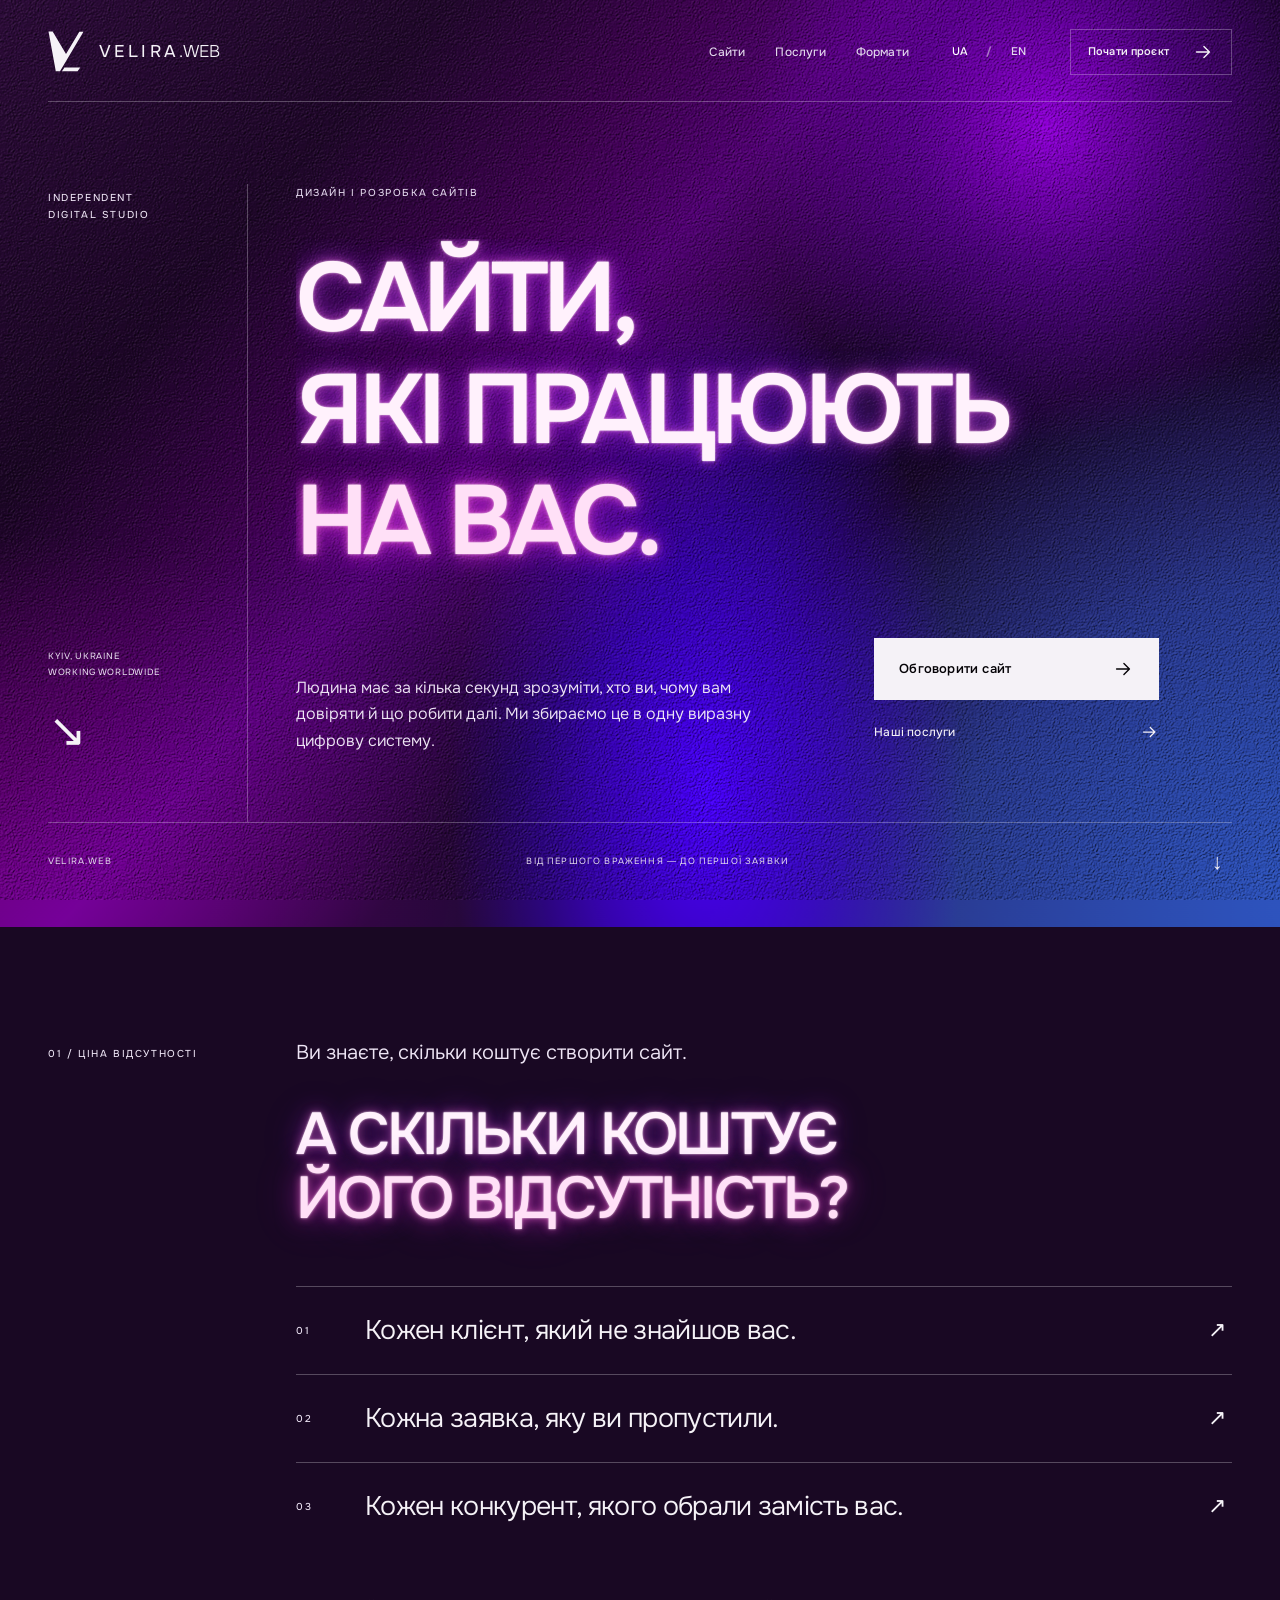
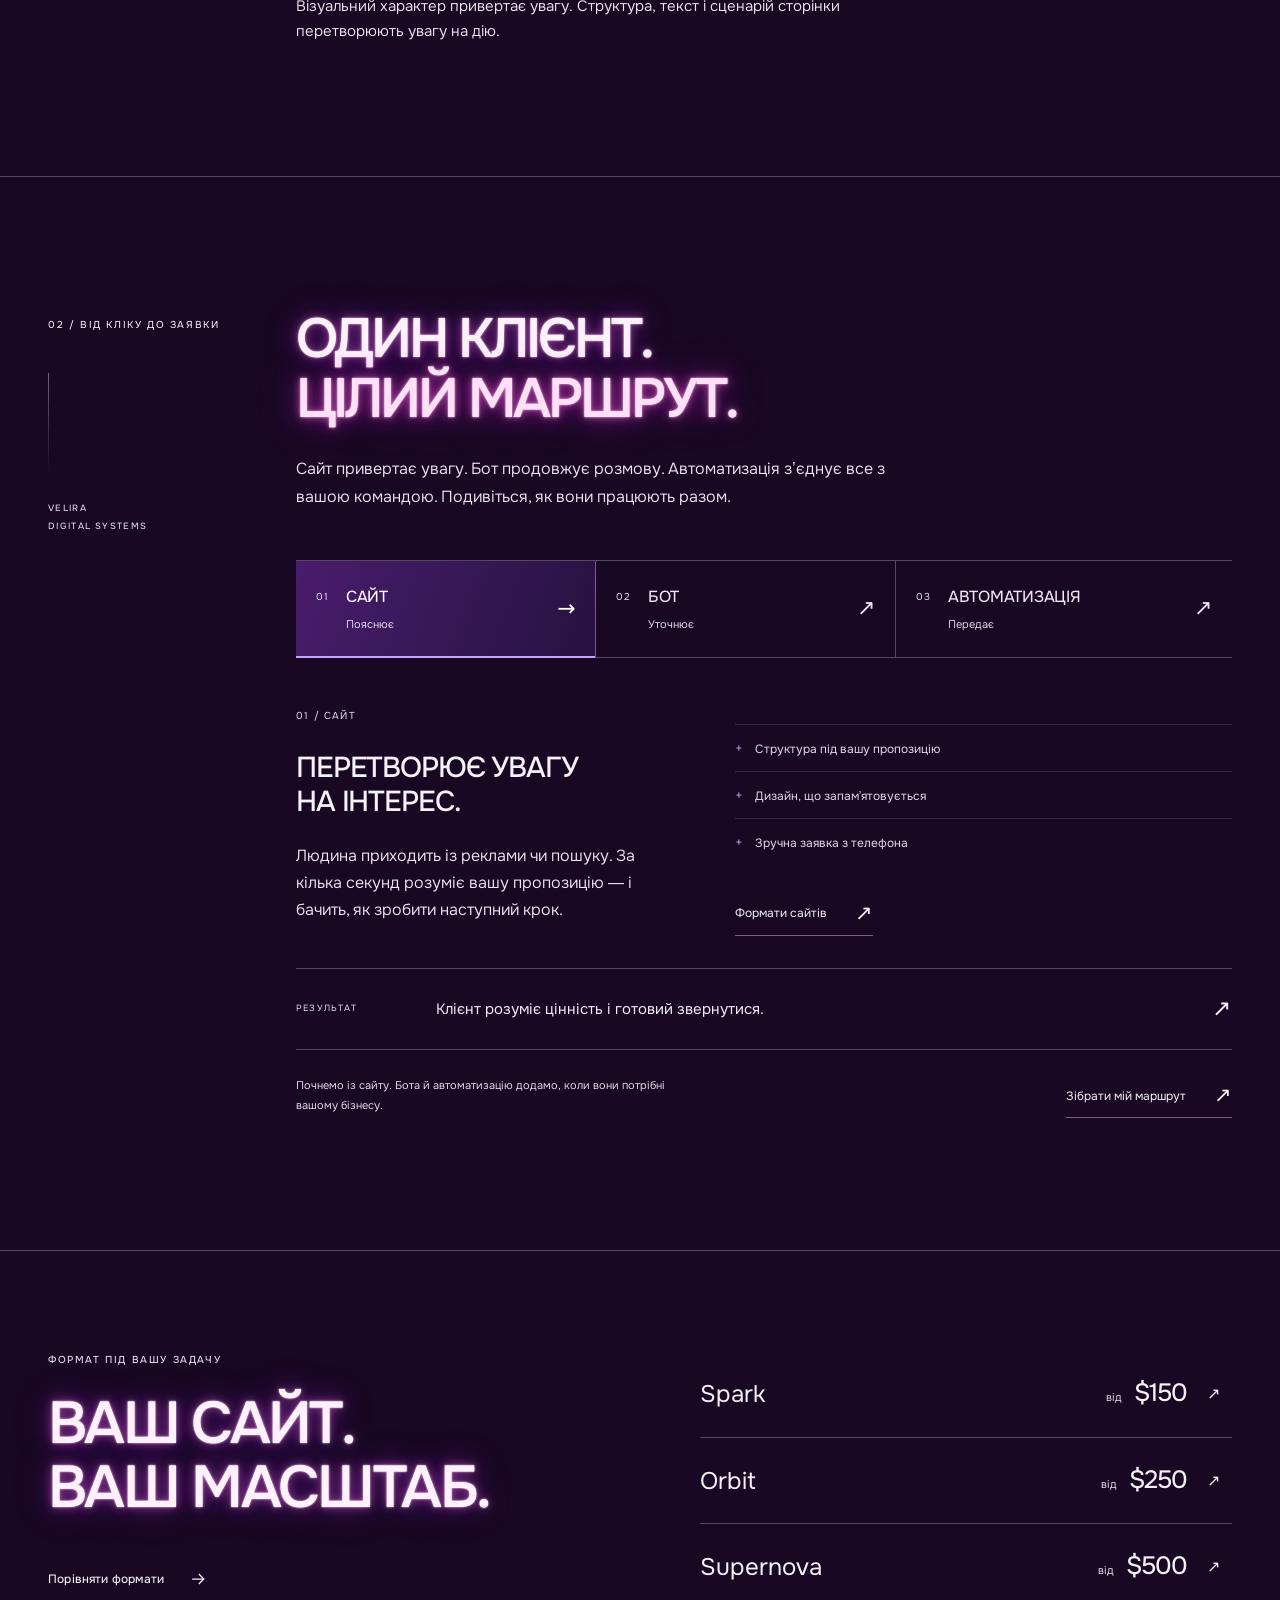
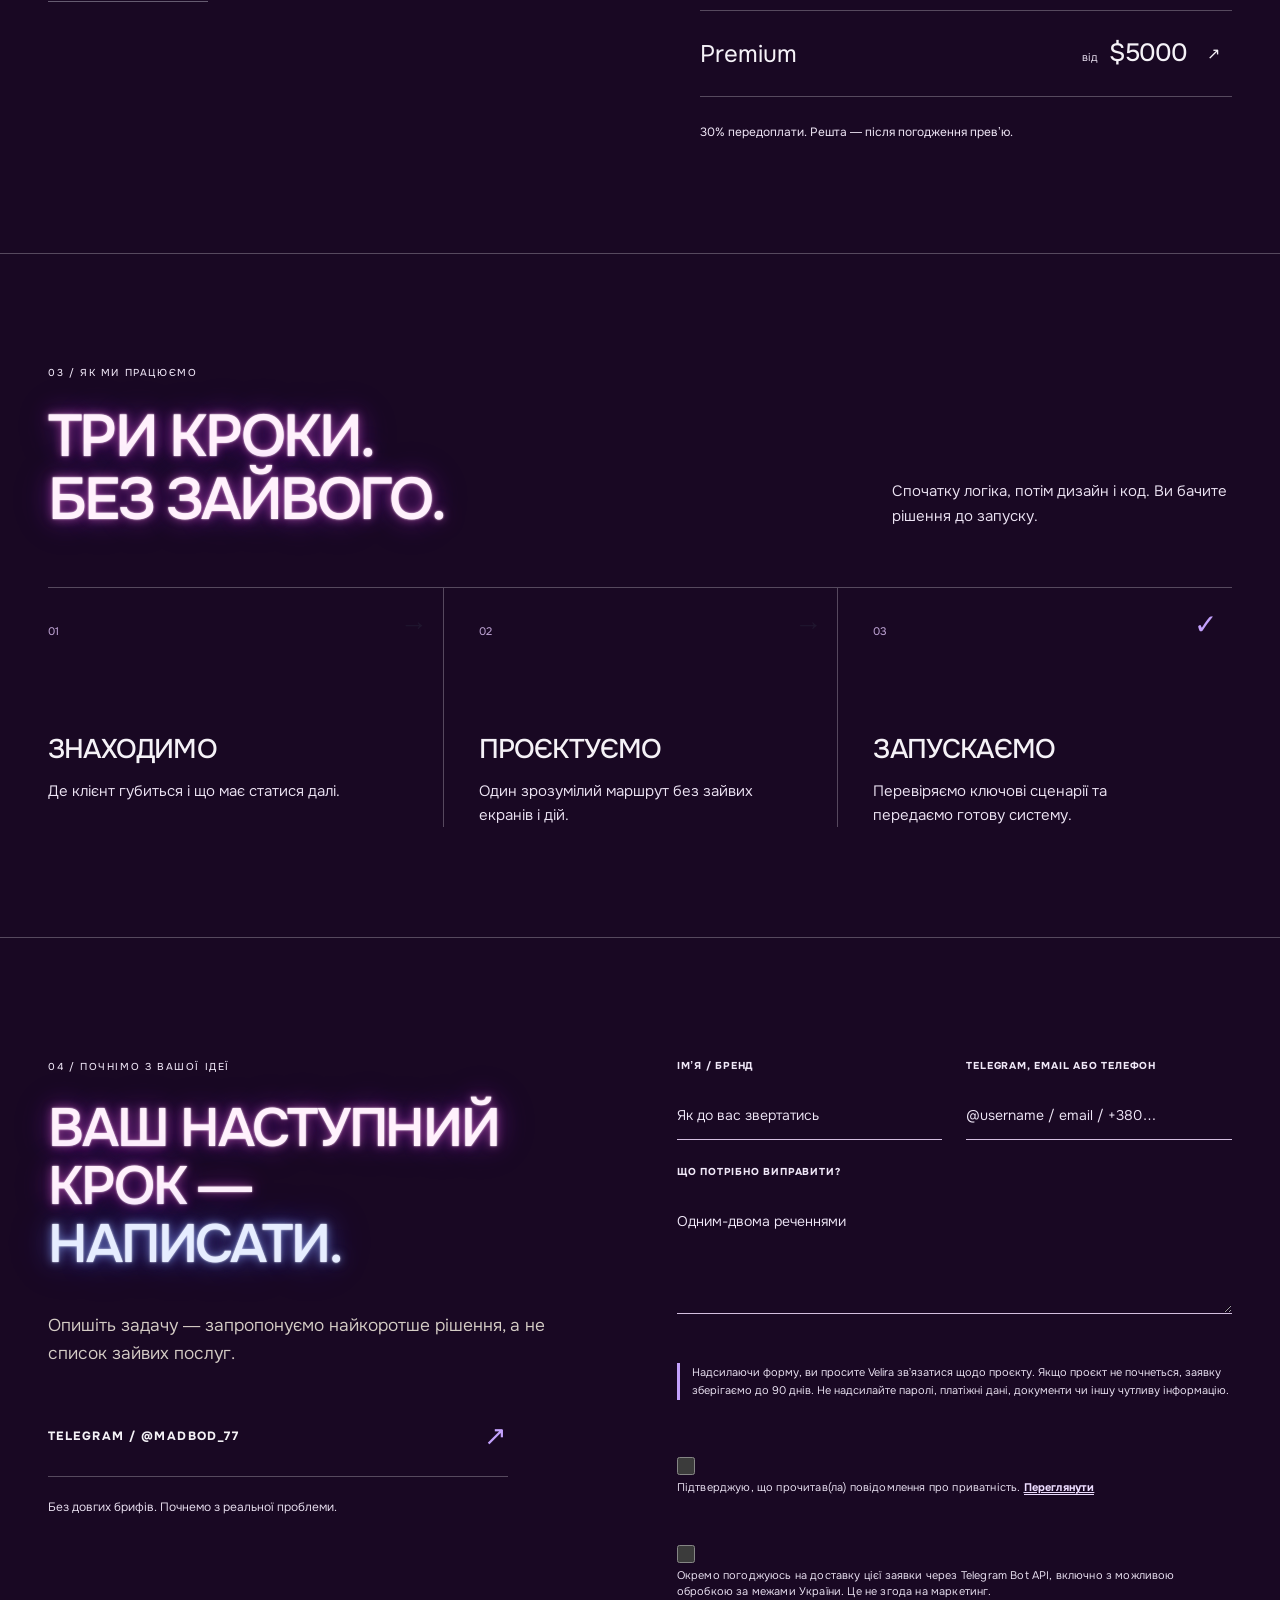
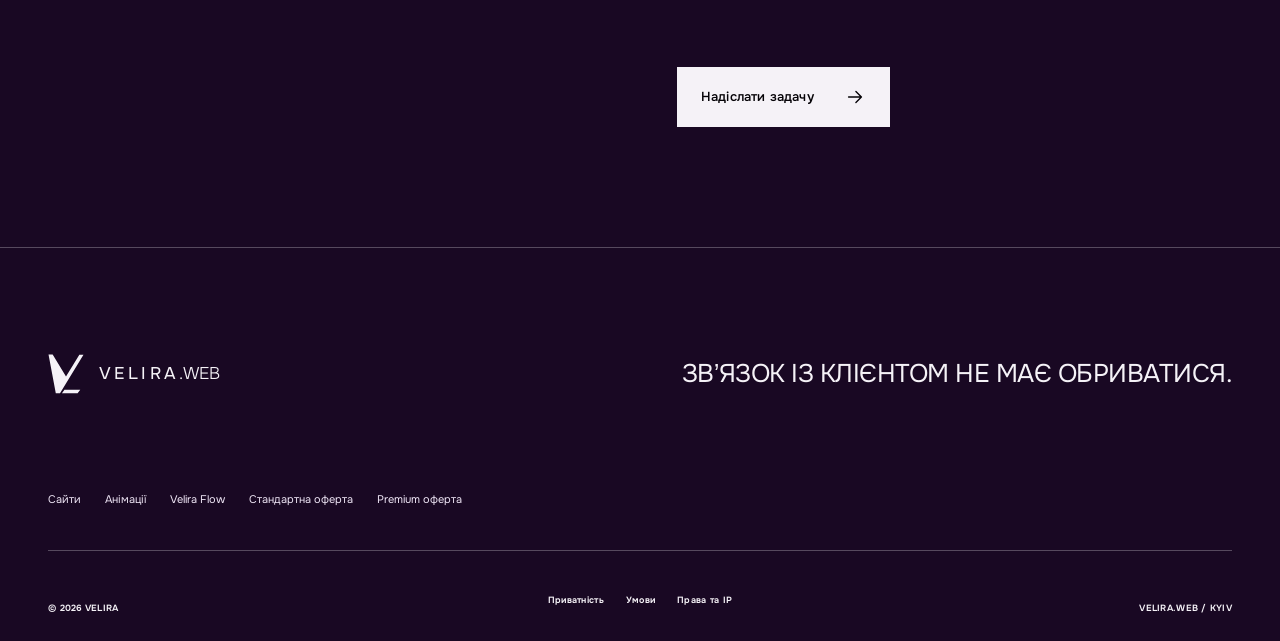
==== commit 7398b86c: "Remove incorrect Telegram footer contact" ====
--- a/index.html
+++ b/index.html
@@ -59,7 +59,7 @@
     </section></main><footer class="vl-footer">
   <div class="vl-wrap">
     <div class="vl-footer__top"><a class="vl-brand vl-brand--footer" href="#top" aria-label="Velira — нагору" data-aria-label-ua="Velira — нагору" data-aria-label-en="Velira — back to top"><span class="vl-brand__art"><img src="brand/velira-mark-clean.svg?v=faed01ee6c" alt="" width="38" height="43"/></span><span class="brand-word">VELIRA<span>.WEB</span></span></a><p data-ua="ЗВ’ЯЗОК ІЗ КЛІЄНТОМ НЕ МАЄ ОБРИВАТИСЯ." data-en="THE LINE TO YOUR CLIENT SHOULD NEVER BREAK.">ЗВ’ЯЗОК ІЗ КЛІЄНТОМ НЕ МАЄ ОБРИВАТИСЯ.</p></div>
-    <div class="studio-footer-links"><a href="https://t.me/Bogachinho7" target="_blank" rel="noopener noreferrer">Telegram / @Bogachinho7</a><a href="websites.html" data-ua="Сайти" data-en="Websites">Сайти</a><a href="animations.html" data-ua="Анімації" data-en="Motion">Анімації</a><a href="flow.html">Velira Flow</a><a href="offer-standard.html" data-ua="Стандартна оферта" data-en="Standard offer">Стандартна оферта</a><a href="offer-premium.html" data-ua="Premium оферта" data-en="Premium offer">Premium оферта</a></div><div class="vl-footer__bottom"><span>© <span data-year>2026</span> VELIRA</span><div><a href="privacy.html" data-href-ua="privacy.html" data-href-en="privacy-en.html" data-ua="Приватність" data-en="Privacy">Приватність</a><a href="terms.html" data-href-ua="terms.html" data-href-en="terms-en.html" data-ua="Умови" data-en="Terms">Умови</a><a href="rights.html" data-href-ua="rights.html" data-href-en="rights-en.html" data-ua="Права та IP" data-en="Rights &amp; IP">Права та IP</a></div><span>VELIRA.WEB / KYIV</span></div>
+    <div class="studio-footer-links"><a href="websites.html" data-ua="Сайти" data-en="Websites">Сайти</a><a href="animations.html" data-ua="Анімації" data-en="Motion">Анімації</a><a href="flow.html">Velira Flow</a><a href="offer-standard.html" data-ua="Стандартна оферта" data-en="Standard offer">Стандартна оферта</a><a href="offer-premium.html" data-ua="Premium оферта" data-en="Premium offer">Premium оферта</a></div><div class="vl-footer__bottom"><span>© <span data-year>2026</span> VELIRA</span><div><a href="privacy.html" data-href-ua="privacy.html" data-href-en="privacy-en.html" data-ua="Приватність" data-en="Privacy">Приватність</a><a href="terms.html" data-href-ua="terms.html" data-href-en="terms-en.html" data-ua="Умови" data-en="Terms">Умови</a><a href="rights.html" data-href-ua="rights.html" data-href-en="rights-en.html" data-ua="Права та IP" data-en="Rights &amp; IP">Права та IP</a></div><span>VELIRA.WEB / KYIV</span></div>
   </div>
 </footer><script src="assets/js/veblix-home.js?v=7bbd8d2612" defer></script><script src="assets/js/studio.js?v=138" defer></script><script src="assets/js/studio-metadata.js?v=6c267fd8c4" defer></script>
 <script src="assets/js/services.js?v=138" defer></script>
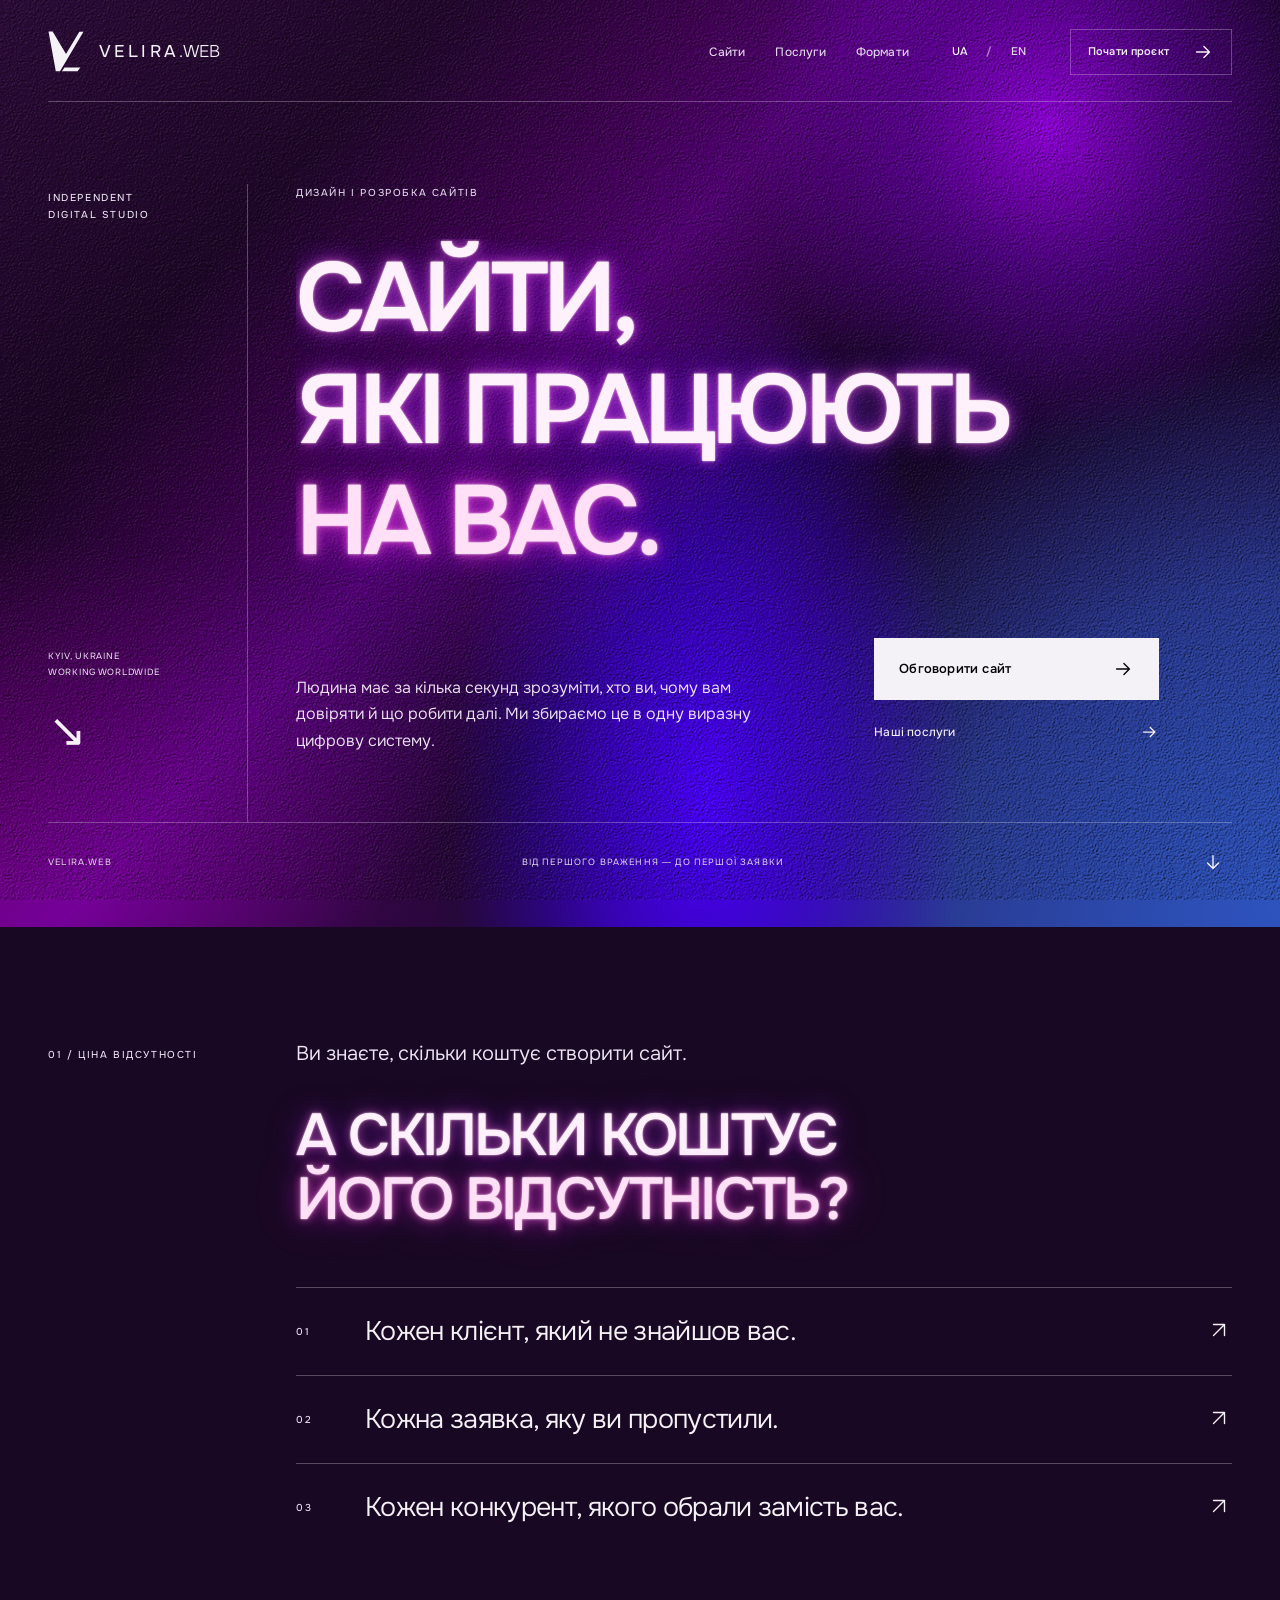
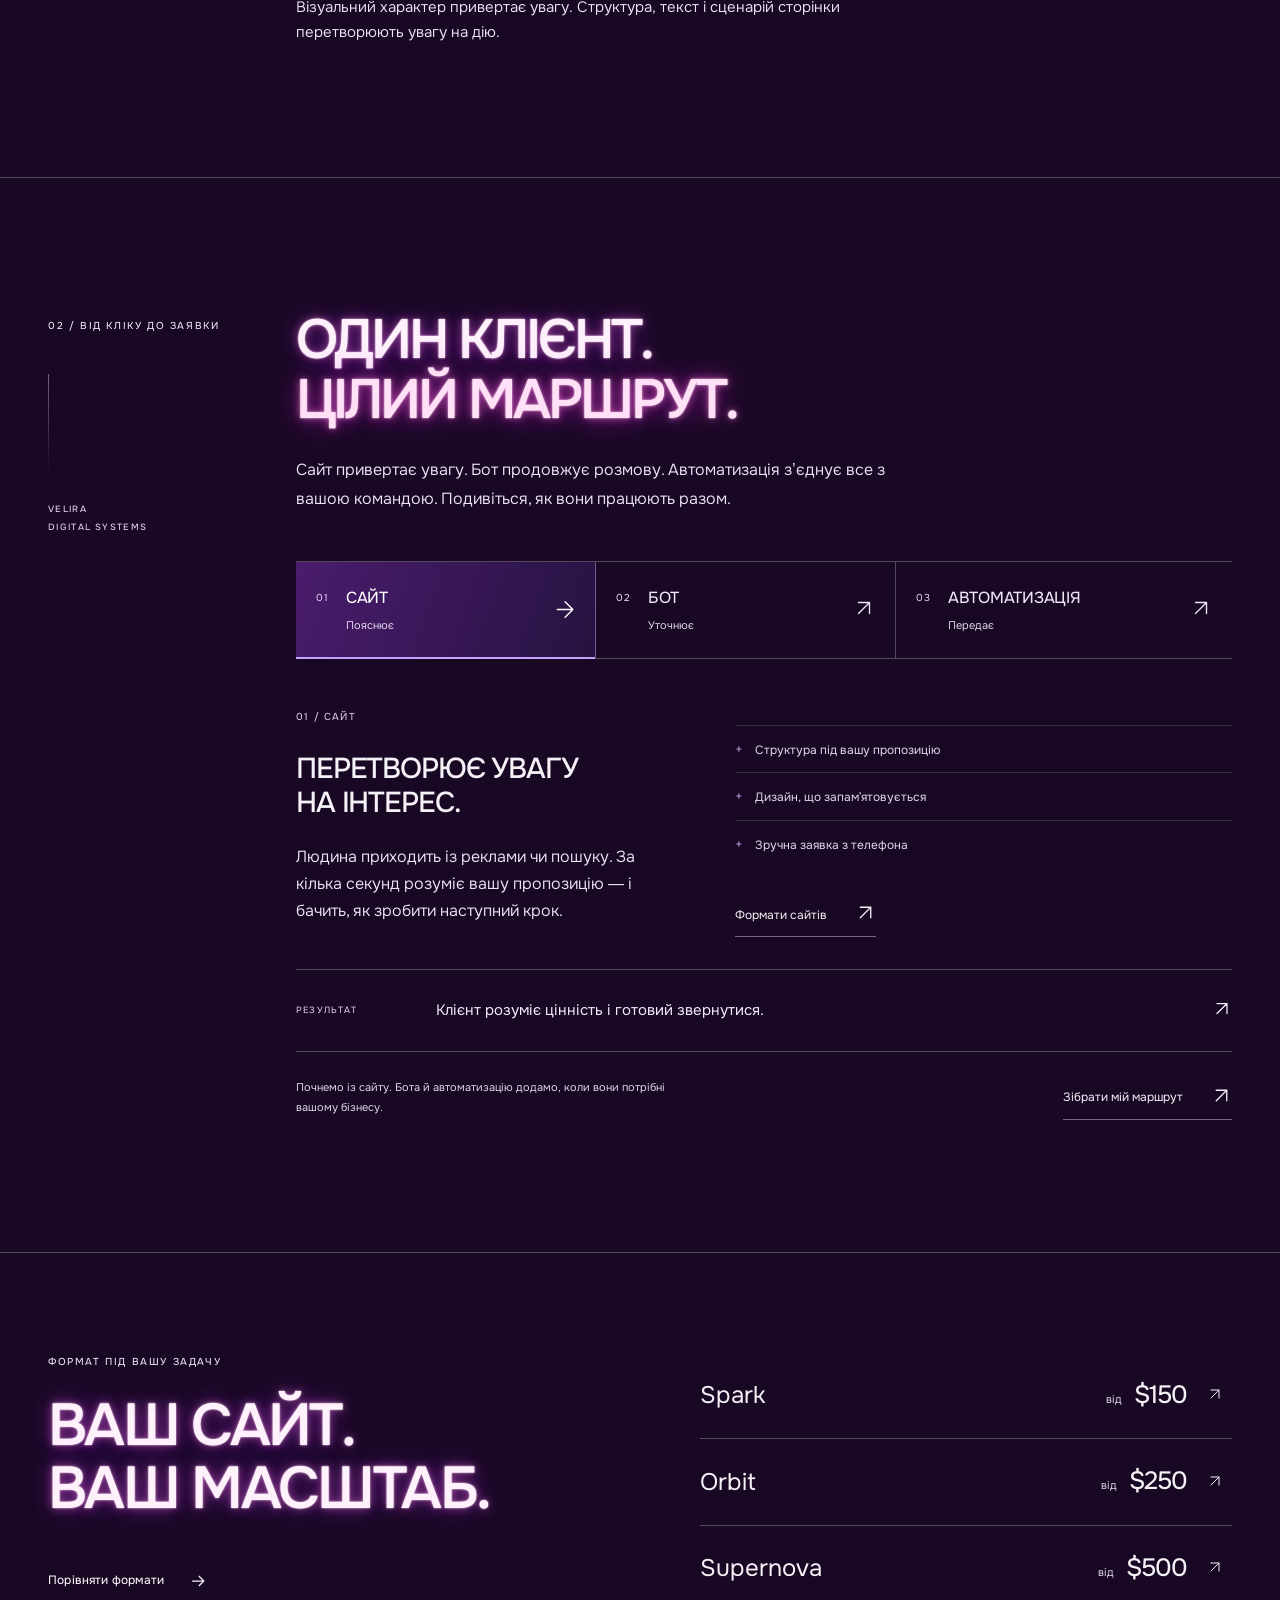
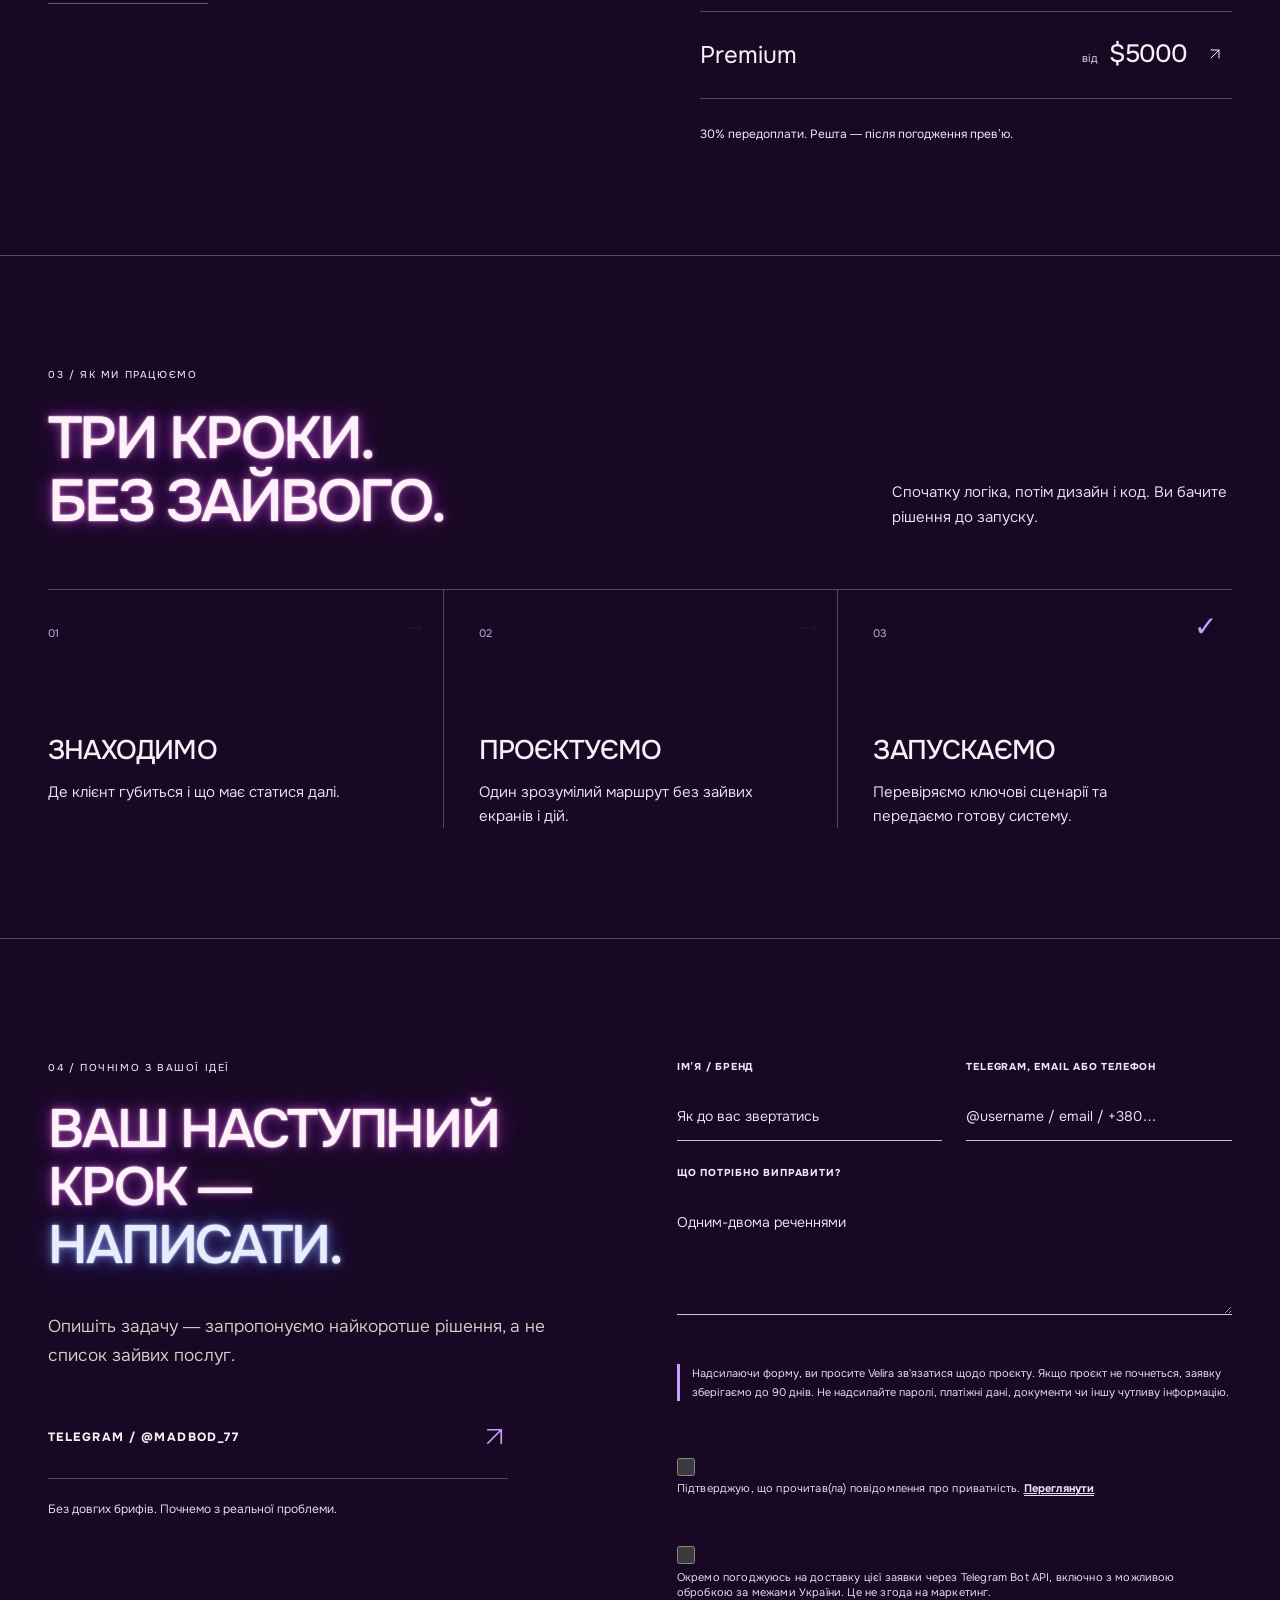
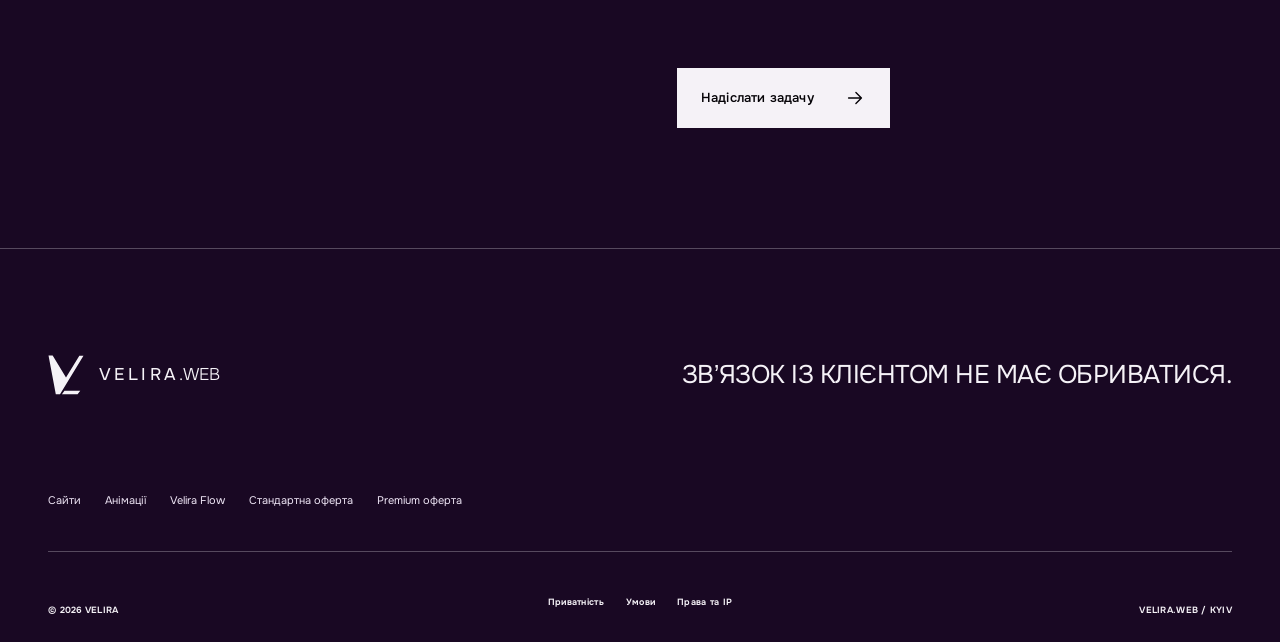
==== commit 20192cf1: "Use vector arrows to prevent mobile emoji rendering" ====
--- a/index.html
+++ b/index.html
@@ -17,11 +17,11 @@
 
   <link rel="stylesheet" href="assets/css/veblix-home.css?v=83f161c44f" />
 <noscript><style>.vl-nav__links{display:flex!important}[data-reveal]{opacity:1!important;transform:none!important}</style></noscript>
-<link rel="stylesheet" href="assets/css/studio.css?v=138" />
+<link rel="stylesheet" href="assets/css/studio.css?v=156" />
 <link rel="stylesheet" href="assets/css/services.css?v=138" />
 <link rel="stylesheet" href="assets/css/studio-atmosphere.css?v=0bdb17833e" />
 <link rel="stylesheet" href="assets/css/studio-neon.css?v=134" />
-</head><body id="top" class="studio-home"><a class="vl-skip" href="#main-content"><span  data-ua="До головного вмісту" data-en="Skip to main content">До головного вмісту</span></a><header class="vl-nav" data-nav><a class="vl-brand" href="index.html" aria-label="Velira — на головну" data-aria-label-ua="Velira — на головну" data-aria-label-en="Velira — home"><span class="vl-brand__art"><img src="brand/velira-mark-clean.svg?v=faed01ee6c" alt="" width="38" height="43"/></span><span class="brand-word">VELIRA<span>.WEB</span></span></a><button class="vl-nav__toggle" type="button" aria-expanded="false" aria-controls="primary-nav" data-menu-toggle><span></span><span></span><span></span><b class="sr-only" data-ua="Меню" data-en="Menu">Меню</b></button><div class="vl-nav__panel" id="primary-nav" data-menu-panel><nav class="vl-nav__links" aria-label="Навігація" data-aria-label-ua="Навігація" data-aria-label-en="Navigation"><a href="websites.html" data-ua="Сайти" data-en="Websites">Сайти</a><a href="index.html#services" data-ua="Послуги" data-en="Services">Послуги</a><a href="websites.html#pricing" data-ua="Формати" data-en="Formats">Формати</a></nav><div class="vl-lang" role="group" aria-label="Мова / Language"><button type="button" class="is-active" data-lang="uk" aria-pressed="true">UA</button><span aria-hidden="true">/</span><button type="button" data-lang="en" aria-pressed="false">EN</button></div><a class="vl-button vl-button--nav" href="index.html#contact"><span  data-ua="Почати проєкт" data-en="Start a project">Почати проєкт</span><svg viewBox="0 0 24 24" aria-hidden="true"><path d="M5 12h14M13 6l6 6-6 6"/></svg></a></div></header><main id="main-content"><section class="studio-hero" aria-labelledby="hero-title"><div class="light-field" aria-hidden="true"><div class="light-beam"></div><div class="light-grain"></div></div><div class="hero-side"><span class="eyebrow">INDEPENDENT<br>DIGITAL STUDIO</span><span class="side-bottom">KYIV, UKRAINE<br>WORKING WORLDWIDE<span aria-hidden="true">↘</span></span></div><div class="hero-main"><p class="eyebrow hero-kicker"><span  data-ua="ДИЗАЙН І РОЗРОБКА САЙТІВ" data-en="WEBSITE DESIGN &amp; DEVELOPMENT">ДИЗАЙН І РОЗРОБКА САЙТІВ</span></p><h1 id="hero-title" class="studio-title"><span class="line-mask"><span class="hero-line" data-ua="САЙТИ," data-en="WEBSITES">САЙТИ,</span></span><span class="line-mask"><span class="hero-line" data-ua="ЯКІ ПРАЦЮЮТЬ" data-en="THAT WORK">ЯКІ ПРАЦЮЮТЬ</span></span><span class="line-mask"><span class="hero-line" data-ua="НА ВАС." data-en="FOR YOU.">НА ВАС.</span></span></h1><div class="hero-bottom"><p class="hero-description"><span  data-ua="Людина має за кілька секунд зрозуміти, хто ви, чому вам довіряти й що робити далі. Ми збираємо це в одну виразну цифрову систему." data-en="Within seconds, people should understand who you are, why to trust you and what to do next. We turn that into one expressive digital system.">Людина має за кілька секунд зрозуміти, хто ви, чому вам довіряти й що робити далі. Ми збираємо це в одну виразну цифрову систему.</span></p><div class="hero-actions"><a class="vl-button" href="#contact"><span  data-ua="Обговорити сайт" data-en="Discuss a website">Обговорити сайт</span><svg viewBox="0 0 24 24" aria-hidden="true"><path d="M5 12h14M13 6l6 6-6 6"/></svg></a><a class="vl-text-link" href="#services"><span  data-ua="Наші послуги" data-en="Our services">Наші послуги</span><svg viewBox="0 0 24 24" aria-hidden="true"><path d="M5 12h14M13 6l6 6-6 6"/></svg></a></div></div></div><div class="hero-caption"><span>VELIRA.WEB</span><span  data-ua="ВІД ПЕРШОГО ВРАЖЕННЯ — ДО ПЕРШОЇ ЗАЯВКИ" data-en="FROM FIRST IMPRESSION TO FIRST ENQUIRY">ВІД ПЕРШОГО ВРАЖЕННЯ — ДО ПЕРШОЇ ЗАЯВКИ</span><a href="#solutions" aria-label="Далі / Scroll down">↓</a></div></section><section class="studio-value" id="solutions" aria-labelledby="value-title"><div class="section-label eyebrow">01 / <span  data-ua="ЦІНА ВІДСУТНОСТІ" data-en="THE COST OF ABSENCE">ЦІНА ВІДСУТНОСТІ</span></div><div class="value-content"><p class="value-intro" data-enter><span  data-ua="Ви знаєте, скільки коштує створити сайт." data-en="You know what it costs to build a website.">Ви знаєте, скільки коштує створити сайт.</span></p><h2 id="value-title" data-enter><span  data-ua="А СКІЛЬКИ КОШТУЄ" data-en="BUT WHAT DOES IT COST">А СКІЛЬКИ КОШТУЄ</span><span class="light-word" data-ua="ЙОГО ВІДСУТНІСТЬ?" data-en="NOT TO HAVE ONE?">ЙОГО ВІДСУТНІСТЬ?</span></h2><ol class="absence-list"><li data-enter><span class="eyebrow">01</span><p  data-ua="Кожен клієнт, який не знайшов вас." data-en="Every client who could not find you.">Кожен клієнт, який не знайшов вас.</p><span aria-hidden="true">↗</span></li><li data-enter><span class="eyebrow">02</span><p  data-ua="Кожна заявка, яку ви пропустили." data-en="Every enquiry you missed.">Кожна заявка, яку ви пропустили.</p><span aria-hidden="true">↗</span></li><li data-enter><span class="eyebrow">03</span><p  data-ua="Кожен конкурент, якого обрали замість вас." data-en="Every competitor chosen instead of you.">Кожен конкурент, якого обрали замість вас.</p><span aria-hidden="true">↗</span></li></ol><p class="value-note" data-enter><span  data-ua="Візуальний характер привертає увагу. Структура, текст і сценарій сторінки перетворюють увагу на дію." data-en="Visual character earns attention. Structure, copy and page flow turn that attention into action.">Візуальний характер привертає увагу. Структура, текст і сценарій сторінки перетворюють увагу на дію.</span></p></div></section><section class="studio-solutions sx-system" id="services" aria-labelledby="system-title"><div class="section-label eyebrow">02 / <span data-ua="ВІД КЛІКУ ДО ЗАЯВКИ" data-en="FROM CLICK TO ENQUIRY" >ВІД КЛІКУ ДО ЗАЯВКИ</span><span class="sx-rail-line" aria-hidden="true"></span><span class="sx-rail-caption">VELIRA<br>DIGITAL SYSTEMS</span></div><div class="sx-main"><header class="sx-heading" data-enter><h2 id="system-title"><span data-ua="ОДИН КЛІЄНТ." data-en="ONE CLIENT." >ОДИН КЛІЄНТ.</span><span class="sx-heading-accent"><span data-ua="ЦІЛИЙ МАРШРУТ." data-en="ONE CONNECTED JOURNEY." >ЦІЛИЙ МАРШРУТ.</span></span></h2><p><span data-ua="Сайт привертає увагу. Бот продовжує розмову. Автоматизація з’єднує все з вашою командою. Подивіться, як вони працюють разом." data-en="The website earns attention. The bot carries the conversation. Automation connects it all to your team. See how they work together." >Сайт привертає увагу. Бот продовжує розмову. Автоматизація з’єднує все з вашою командою. Подивіться, як вони працюють разом.</span></p></header><div class="sx-explorer"><div class="sx-tabs" aria-label="Кроки маршруту клієнта" data-aria-label-ua="Кроки маршруту клієнта" data-aria-label-en="Steps in the client journey"><button type="button" class="sx-tab" id="service-tab-website" data-service-tab="website"><span class="sx-tab-num">01</span><span class="sx-tab-name"><span data-ua="Сайт" data-en="Website">Сайт</span><small data-ua="Пояснює" data-en="Explains" >Пояснює</small></span><span class="sx-tab-arrow" aria-hidden="true">↗</span></button><button type="button" class="sx-tab" id="service-tab-bot" data-service-tab="bot"><span class="sx-tab-num">02</span><span class="sx-tab-name"><span data-ua="Бот" data-en="Bot">Бот</span><small data-ua="Уточнює" data-en="Clarifies" >Уточнює</small></span><span class="sx-tab-arrow" aria-hidden="true">↗</span></button><button type="button" class="sx-tab" id="service-tab-automation" data-service-tab="automation"><span class="sx-tab-num">03</span><span class="sx-tab-name"><span data-ua="Автоматизація" data-en="Automation">Автоматизація</span><small data-ua="Передає" data-en="Connects" >Передає</small></span><span class="sx-tab-arrow" aria-hidden="true">↗</span></button></div><div class="sx-panels"><article class="sx-panel" id="service-panel-website" data-service-panel="website" aria-labelledby="service-heading-website"><div class="sx-copy"><p class="sx-panel-kicker">01 / <span data-ua="САЙТ" data-en="WEBSITE" >САЙТ</span></p><h3 id="service-heading-website" class="sx-stagger"><span data-ua="ПЕРЕТВОРЮЄ УВАГУ" data-en="TURNS ATTENTION" >ПЕРЕТВОРЮЄ УВАГУ</span><span data-ua="НА ІНТЕРЕС." data-en="INTO INTEREST." >НА ІНТЕРЕС.</span></h3><p class="sx-description sx-stagger"><span data-ua="Людина приходить із реклами чи пошуку. За кілька секунд розуміє вашу пропозицію — і бачить, як зробити наступний крок." data-en="Someone arrives from an ad or search. Within seconds, they understand your offer — and see how to take the next step." >Людина приходить із реклами чи пошуку. За кілька секунд розуміє вашу пропозицію — і бачить, як зробити наступний крок.</span></p></div><div class="sx-details"><ul class="sx-features sx-stagger"><li><span data-ua="Структура під вашу пропозицію" data-en="Structure built around your offer" >Структура під вашу пропозицію</span></li><li><span data-ua="Дизайн, що запам’ятовується" data-en="Design people remember" >Дизайн, що запам’ятовується</span></li><li><span data-ua="Зручна заявка з телефона" data-en="Easy enquiries from a phone" >Зручна заявка з телефона</span></li></ul><a class="sx-detail-link" href="websites.html"><span data-ua="Формати сайтів" data-en="Website formats" >Формати сайтів</span><span aria-hidden="true">↗</span></a></div><div class="sx-outcome"><span class="sx-outcome-label"><span data-ua="РЕЗУЛЬТАТ" data-en="THE RESULT" >РЕЗУЛЬТАТ</span></span><p><span data-ua="Клієнт розуміє цінність і готовий звернутися." data-en="The client sees the value and is ready to reach out." >Клієнт розуміє цінність і готовий звернутися.</span></p><span aria-hidden="true">↗</span></div></article><article class="sx-panel" id="service-panel-bot" data-service-panel="bot" aria-labelledby="service-heading-bot"><div class="sx-copy"><p class="sx-panel-kicker">02 / <span data-ua="TELEGRAM-БОТ" data-en="TELEGRAM BOT" >TELEGRAM-БОТ</span></p><h3 id="service-heading-bot" class="sx-stagger"><span data-ua="ПІДХОПЛЮЄ ДІАЛОГ." data-en="KEEPS THE DIALOGUE." >ПІДХОПЛЮЄ ДІАЛОГ.</span><span data-ua="ЗБИРАЄ ГОЛОВНЕ." data-en="GETS THE DETAILS." >ЗБИРАЄ ГОЛОВНЕ.</span></h3><p class="sx-description sx-stagger"><span data-ua="Коли людині потрібна відповідь, бот допомагає розібратися: відповідає на типові питання, уточнює задачу й готує звернення для команди." data-en="When someone needs an answer, the bot helps: it handles common questions, clarifies the task and prepares the enquiry for your team." >Коли людині потрібна відповідь, бот допомагає розібратися: відповідає на типові питання, уточнює задачу й готує звернення для команди.</span></p></div><div class="sx-stage"><div class="sx-stage-label"><span><span data-ua="ПРИКЛАД СЦЕНАРІЮ" data-en="ILLUSTRATIVE SCENARIO" >ПРИКЛАД СЦЕНАРІЮ</span></span><span>02 / 03</span></div><div class="sx-chat sx-stagger"><div class="sx-chat-head"><span class="sx-chat-avatar" aria-hidden="true">V.</span><div><b>Velira Bot</b><small data-ua="ПРИКЛАД ДІАЛОГУ" data-en="SAMPLE CONVERSATION" >ПРИКЛАД ДІАЛОГУ</small></div><span class="sx-chat-symbol" aria-hidden="true">↗</span></div><div class="sx-chat-body"><div class="sx-message sx-stagger"><span data-ua="Вітаю! Допоможу уточнити вашу задачу. Що хочете створити?" data-en="Hello! Let’s clarify your task. What would you like to build?" >Вітаю! Допоможу уточнити вашу задачу. Що хочете створити?</span></div><div class="sx-message sx-message--client sx-stagger"><span data-ua="Сайт для мого бізнесу." data-en="A website for my business." >Сайт для мого бізнесу.</span></div><div class="sx-message sx-stagger"><span data-ua="Чудово. Зберемо деталі та передамо їх команді, щоб продовжити розмову по суті." data-en="Great. We’ll gather the details and pass them to the team for a focused conversation." >Чудово. Зберемо деталі та передамо їх команді, щоб продовжити розмову по суті.</span></div><div class="sx-chat-brief sx-stagger"><span><span data-ua="ЗАПИТ" data-en="ENQUIRY" >ЗАПИТ</span> V—01</span><p><span data-ua="Сайт для бізнесу" data-en="Business website" >Сайт для бізнесу</span><small><span data-ua="Джерело: сайт · Наступний крок: обговорення" data-en="Source: website · Next step: discussion" >Джерело: сайт · Наступний крок: обговорення</span></small></p></div><button class="sx-demo-action" type="button" data-service-next="automation"><span data-ua="Передати команді" data-en="Pass to the team" >Передати команді</span><span aria-hidden="true">↗</span></button></div></div><div class="sx-stage-hint"><span data-ua="Натисніть кнопку й пройдіть шлях клієнта" data-en="Press the button to follow the client’s journey" >Натисніть кнопку й пройдіть шлях клієнта</span></div></div><div class="sx-details"><ul class="sx-features sx-stagger"><li><span data-ua="Сценарій під ваші послуги" data-en="A conversation built for your services" >Сценарій під ваші послуги</span></li><li><span data-ua="Потрібні питання без довгого брифу" data-en="The right questions, without a long brief" >Потрібні питання без довгого брифу</span></li><li><span data-ua="Передача розмови людині" data-en="A clear handoff to a person" >Передача розмови людині</span></li></ul><a class="sx-detail-link" href="flow.html"><span data-ua="Можливості Velira Flow" data-en="Explore Velira Flow" >Можливості Velira Flow</span><span aria-hidden="true">↗</span></a></div><div class="sx-outcome"><span class="sx-outcome-label"><span data-ua="РЕЗУЛЬТАТ" data-en="THE RESULT" >РЕЗУЛЬТАТ</span></span><p><span data-ua="Ви отримуєте запит, у якому вже є суть." data-en="You receive an enquiry with the essentials already clear." >Ви отримуєте запит, у якому вже є суть.</span></p><span aria-hidden="true">↗</span></div></article><article class="sx-panel" id="service-panel-automation" data-service-panel="automation" aria-labelledby="service-heading-automation"><div class="sx-copy"><p class="sx-panel-kicker">03 / <span data-ua="АВТОМАТИЗАЦІЯ" data-en="AUTOMATION" >АВТОМАТИЗАЦІЯ</span></p><h3 id="service-heading-automation" class="sx-stagger"><span data-ua="ПЕРЕДАЄ ЗАЯВКУ." data-en="DELIVERS THE LEAD." >ПЕРЕДАЄ ЗАЯВКУ.</span><span data-ua="ЗБЕРІГАЄ КОНТЕКСТ." data-en="KEEPS THE CONTEXT." >ЗБЕРІГАЄ КОНТЕКСТ.</span></h3><p class="sx-description sx-stagger"><span data-ua="Дані не потрібно переносити вручну. Налаштований сценарій передає контакт, задачу та джерело звернення туди, де працює ваша команда." data-en="No need to copy details by hand. A configured workflow sends the contact, task and enquiry source to the tools your team uses." >Дані не потрібно переносити вручну. Налаштований сценарій передає контакт, задачу та джерело звернення туди, де працює ваша команда.</span></p></div><div class="sx-stage"><div class="sx-stage-label"><span><span data-ua="ПРИКЛАД СЦЕНАРІЮ" data-en="ILLUSTRATIVE SCENARIO" >ПРИКЛАД СЦЕНАРІЮ</span></span><span>03 / 03</span></div><div class="sx-flow sx-stagger"><div class="sx-flow-heading"><span><span data-ua="МАРШРУТ ЗАЯВКИ" data-en="ENQUIRY ROUTE" >МАРШРУТ ЗАЯВКИ</span></span><span>V—01</span></div><div class="sx-flow-route"><div class="sx-flow-node"><span class="sx-node-symbol" aria-hidden="true">↗</span><span data-ua="Сайт" data-en="Website" >Сайт</span></div><span class="sx-route-line" aria-hidden="true"></span><div class="sx-flow-node"><span class="sx-node-symbol" aria-hidden="true">↳</span><span data-ua="Бот" data-en="Bot" >Бот</span></div><span class="sx-route-line" aria-hidden="true"></span><div class="sx-flow-node sx-flow-node--end"><span class="sx-node-symbol" aria-hidden="true">✓</span><span data-ua="Команда" data-en="Team" >Команда</span></div></div><div class="sx-lead sx-stagger"><div class="sx-lead-heading"><span data-ua="ЗАЯВКА З КОНТЕКСТОМ" data-en="AN ENQUIRY WITH CONTEXT" >ЗАЯВКА З КОНТЕКСТОМ</span><span aria-hidden="true">↗</span></div><dl><div><dt><span data-ua="Контакт" data-en="Contact" >Контакт</span></dt><dd><span data-ua="Дані клієнта" data-en="Client details" >Дані клієнта</span></dd></div><div><dt><span data-ua="Задача" data-en="Task" >Задача</span></dt><dd><span data-ua="Сайт для бізнесу" data-en="Business website" >Сайт для бізнесу</span></dd></div><div><dt><span data-ua="Джерело" data-en="Source" >Джерело</span></dt><dd><span data-ua="Сайт → Telegram-бот" data-en="Website → Telegram bot" >Сайт → Telegram-бот</span></dd></div></dl><div class="sx-lead-destination"><span aria-hidden="true">↳</span><span data-ua="Таблиця або CRM + сповіщення команді" data-en="Spreadsheet or CRM + a team notification" >Таблиця або CRM + сповіщення команді</span></div></div><p class="sx-flow-note"><span data-ua="Інтеграції підбираємо під ваші інструменти та процес." data-en="We choose integrations to fit your tools and process." >Інтеграції підбираємо під ваші інструменти та процес.</span></p></div><div class="sx-stage-hint"><span data-ua="Так звернення стає зрозумілою задачею" data-en="This is how an enquiry becomes a clear task" >Так звернення стає зрозумілою задачею</span></div></div><div class="sx-details"><ul class="sx-features sx-stagger"><li><span data-ua="Форма й бот в одному маршруті" data-en="Forms and bot in one connected route" >Форма й бот в одному маршруті</span></li><li><span data-ua="Передача в таблицю або CRM" data-en="Delivery to a spreadsheet or CRM" >Передача в таблицю або CRM</span></li><li><span data-ua="Сповіщення відповідальній людині" data-en="A notification for the right person" >Сповіщення відповідальній людині</span></li></ul><a class="sx-detail-link" href="index.html#contact"><span data-ua="Обговорити автоматизацію" data-en="Discuss automation" >Обговорити автоматизацію</span><span aria-hidden="true">↗</span></a></div><div class="sx-outcome"><span class="sx-outcome-label"><span data-ua="РЕЗУЛЬТАТ" data-en="THE RESULT" >РЕЗУЛЬТАТ</span></span><p><span data-ua="Команда бачить, кому відповісти та з чого почати." data-en="Your team knows who to contact and where to start." >Команда бачить, кому відповісти та з чого почати.</span></p><span aria-hidden="true">↗</span></div></article></div></div><div class="sx-footer"><p><span data-ua="Почнемо із сайту. Бота й автоматизацію додамо, коли вони потрібні вашому бізнесу." data-en="Start with the website. Add a bot and automation when your business needs them." >Почнемо із сайту. Бота й автоматизацію додамо, коли вони потрібні вашому бізнесу.</span></p><a class="sx-detail-link" href="#contact"><span data-ua="Зібрати мій маршрут" data-en="Build my client journey" >Зібрати мій маршрут</span><span aria-hidden="true">↗</span></a></div></div></section><section class="studio-price" aria-labelledby="price-title"><div data-enter><p class="eyebrow"><span  data-ua="ФОРМАТ ПІД ВАШУ ЗАДАЧУ" data-en="A FORMAT FOR YOUR BRIEF">ФОРМАТ ПІД ВАШУ ЗАДАЧУ</span></p><h2 id="price-title"><span  data-ua="ВАШ САЙТ." data-en="YOUR WEBSITE.">ВАШ САЙТ.</span><span  data-ua="ВАШ МАСШТАБ." data-en="YOUR SCALE.">ВАШ МАСШТАБ.</span></h2><a class="vl-text-link" href="websites.html#pricing"><span  data-ua="Порівняти формати" data-en="Compare formats">Порівняти формати</span><svg viewBox="0 0 24 24" aria-hidden="true"><path d="M5 12h14M13 6l6 6-6 6"/></svg></a></div><div class="price-preview"><a href="websites.html#pricing"><span>Spark</span><b><span  data-ua="від" data-en="from">від</span> $150</b><span aria-hidden="true">↗</span></a><a href="websites.html#pricing"><span>Orbit</span><b><span  data-ua="від" data-en="from">від</span> $250</b><span aria-hidden="true">↗</span></a><a href="websites.html#pricing"><span>Supernova</span><b><span  data-ua="від" data-en="from">від</span> $500</b><span aria-hidden="true">↗</span></a><a href="websites.html#pricing"><span>Premium</span><b><span  data-ua="від" data-en="from">від</span> $5000</b><span aria-hidden="true">↗</span></a><p><span  data-ua="30% передоплати. Решта — після погодження прев’ю." data-en="30% deposit. The balance follows preview approval.">30% передоплати. Решта — після погодження прев’ю.</span></p></div></section><section class="vl-section vl-process" id="process" aria-labelledby="process-title">
+</head><body id="top" class="studio-home"><a class="vl-skip" href="#main-content"><span  data-ua="До головного вмісту" data-en="Skip to main content">До головного вмісту</span></a><header class="vl-nav" data-nav><a class="vl-brand" href="index.html" aria-label="Velira — на головну" data-aria-label-ua="Velira — на головну" data-aria-label-en="Velira — home"><span class="vl-brand__art"><img src="brand/velira-mark-clean.svg?v=faed01ee6c" alt="" width="38" height="43"/></span><span class="brand-word">VELIRA<span>.WEB</span></span></a><button class="vl-nav__toggle" type="button" aria-expanded="false" aria-controls="primary-nav" data-menu-toggle><span></span><span></span><span></span><b class="sr-only" data-ua="Меню" data-en="Menu">Меню</b></button><div class="vl-nav__panel" id="primary-nav" data-menu-panel><nav class="vl-nav__links" aria-label="Навігація" data-aria-label-ua="Навігація" data-aria-label-en="Navigation"><a href="websites.html" data-ua="Сайти" data-en="Websites">Сайти</a><a href="index.html#services" data-ua="Послуги" data-en="Services">Послуги</a><a href="websites.html#pricing" data-ua="Формати" data-en="Formats">Формати</a></nav><div class="vl-lang" role="group" aria-label="Мова / Language"><button type="button" class="is-active" data-lang="uk" aria-pressed="true">UA</button><span aria-hidden="true">/</span><button type="button" data-lang="en" aria-pressed="false">EN</button></div><a class="vl-button vl-button--nav" href="index.html#contact"><span  data-ua="Почати проєкт" data-en="Start a project">Почати проєкт</span><svg viewBox="0 0 24 24" aria-hidden="true"><path d="M5 12h14M13 6l6 6-6 6"/></svg></a></div></header><main id="main-content"><section class="studio-hero" aria-labelledby="hero-title"><div class="light-field" aria-hidden="true"><div class="light-beam"></div><div class="light-grain"></div></div><div class="hero-side"><span class="eyebrow">INDEPENDENT<br>DIGITAL STUDIO</span><span class="side-bottom">KYIV, UKRAINE<br>WORKING WORLDWIDE<span aria-hidden="true">↘</span></span></div><div class="hero-main"><p class="eyebrow hero-kicker"><span  data-ua="ДИЗАЙН І РОЗРОБКА САЙТІВ" data-en="WEBSITE DESIGN &amp; DEVELOPMENT">ДИЗАЙН І РОЗРОБКА САЙТІВ</span></p><h1 id="hero-title" class="studio-title"><span class="line-mask"><span class="hero-line" data-ua="САЙТИ," data-en="WEBSITES">САЙТИ,</span></span><span class="line-mask"><span class="hero-line" data-ua="ЯКІ ПРАЦЮЮТЬ" data-en="THAT WORK">ЯКІ ПРАЦЮЮТЬ</span></span><span class="line-mask"><span class="hero-line" data-ua="НА ВАС." data-en="FOR YOU.">НА ВАС.</span></span></h1><div class="hero-bottom"><p class="hero-description"><span  data-ua="Людина має за кілька секунд зрозуміти, хто ви, чому вам довіряти й що робити далі. Ми збираємо це в одну виразну цифрову систему." data-en="Within seconds, people should understand who you are, why to trust you and what to do next. We turn that into one expressive digital system.">Людина має за кілька секунд зрозуміти, хто ви, чому вам довіряти й що робити далі. Ми збираємо це в одну виразну цифрову систему.</span></p><div class="hero-actions"><a class="vl-button" href="#contact"><span  data-ua="Обговорити сайт" data-en="Discuss a website">Обговорити сайт</span><svg viewBox="0 0 24 24" aria-hidden="true"><path d="M5 12h14M13 6l6 6-6 6"/></svg></a><a class="vl-text-link" href="#services"><span  data-ua="Наші послуги" data-en="Our services">Наші послуги</span><svg viewBox="0 0 24 24" aria-hidden="true"><path d="M5 12h14M13 6l6 6-6 6"/></svg></a></div></div></div><div class="hero-caption"><span>VELIRA.WEB</span><span  data-ua="ВІД ПЕРШОГО ВРАЖЕННЯ — ДО ПЕРШОЇ ЗАЯВКИ" data-en="FROM FIRST IMPRESSION TO FIRST ENQUIRY">ВІД ПЕРШОГО ВРАЖЕННЯ — ДО ПЕРШОЇ ЗАЯВКИ</span><a href="#solutions" aria-label="Далі / Scroll down"><svg class="vl-arrow" width="1em" height="1em" viewBox="0 0 24 24" fill="none" stroke="currentColor" stroke-width="1.5" stroke-linecap="round" stroke-linejoin="round" aria-hidden="true" focusable="false"><path d="M12 5v14m-6-6 6 6 6-6"/></svg></a></div></section><section class="studio-value" id="solutions" aria-labelledby="value-title"><div class="section-label eyebrow">01 / <span  data-ua="ЦІНА ВІДСУТНОСТІ" data-en="THE COST OF ABSENCE">ЦІНА ВІДСУТНОСТІ</span></div><div class="value-content"><p class="value-intro" data-enter><span  data-ua="Ви знаєте, скільки коштує створити сайт." data-en="You know what it costs to build a website.">Ви знаєте, скільки коштує створити сайт.</span></p><h2 id="value-title" data-enter><span  data-ua="А СКІЛЬКИ КОШТУЄ" data-en="BUT WHAT DOES IT COST">А СКІЛЬКИ КОШТУЄ</span><span class="light-word" data-ua="ЙОГО ВІДСУТНІСТЬ?" data-en="NOT TO HAVE ONE?">ЙОГО ВІДСУТНІСТЬ?</span></h2><ol class="absence-list"><li data-enter><span class="eyebrow">01</span><p  data-ua="Кожен клієнт, який не знайшов вас." data-en="Every client who could not find you.">Кожен клієнт, який не знайшов вас.</p><span aria-hidden="true"><svg class="vl-arrow" width="1em" height="1em" viewBox="0 0 24 24" fill="none" stroke="currentColor" stroke-width="1.5" stroke-linecap="round" stroke-linejoin="round" aria-hidden="true" focusable="false"><path d="M6 18 18 6M6 6h12v12"/></svg></span></li><li data-enter><span class="eyebrow">02</span><p  data-ua="Кожна заявка, яку ви пропустили." data-en="Every enquiry you missed.">Кожна заявка, яку ви пропустили.</p><span aria-hidden="true"><svg class="vl-arrow" width="1em" height="1em" viewBox="0 0 24 24" fill="none" stroke="currentColor" stroke-width="1.5" stroke-linecap="round" stroke-linejoin="round" aria-hidden="true" focusable="false"><path d="M6 18 18 6M6 6h12v12"/></svg></span></li><li data-enter><span class="eyebrow">03</span><p  data-ua="Кожен конкурент, якого обрали замість вас." data-en="Every competitor chosen instead of you.">Кожен конкурент, якого обрали замість вас.</p><span aria-hidden="true"><svg class="vl-arrow" width="1em" height="1em" viewBox="0 0 24 24" fill="none" stroke="currentColor" stroke-width="1.5" stroke-linecap="round" stroke-linejoin="round" aria-hidden="true" focusable="false"><path d="M6 18 18 6M6 6h12v12"/></svg></span></li></ol><p class="value-note" data-enter><span  data-ua="Візуальний характер привертає увагу. Структура, текст і сценарій сторінки перетворюють увагу на дію." data-en="Visual character earns attention. Structure, copy and page flow turn that attention into action.">Візуальний характер привертає увагу. Структура, текст і сценарій сторінки перетворюють увагу на дію.</span></p></div></section><section class="studio-solutions sx-system" id="services" aria-labelledby="system-title"><div class="section-label eyebrow">02 / <span data-ua="ВІД КЛІКУ ДО ЗАЯВКИ" data-en="FROM CLICK TO ENQUIRY" >ВІД КЛІКУ ДО ЗАЯВКИ</span><span class="sx-rail-line" aria-hidden="true"></span><span class="sx-rail-caption">VELIRA<br>DIGITAL SYSTEMS</span></div><div class="sx-main"><header class="sx-heading" data-enter><h2 id="system-title"><span data-ua="ОДИН КЛІЄНТ." data-en="ONE CLIENT." >ОДИН КЛІЄНТ.</span><span class="sx-heading-accent"><span data-ua="ЦІЛИЙ МАРШРУТ." data-en="ONE CONNECTED JOURNEY." >ЦІЛИЙ МАРШРУТ.</span></span></h2><p><span data-ua="Сайт привертає увагу. Бот продовжує розмову. Автоматизація з’єднує все з вашою командою. Подивіться, як вони працюють разом." data-en="The website earns attention. The bot carries the conversation. Automation connects it all to your team. See how they work together." >Сайт привертає увагу. Бот продовжує розмову. Автоматизація з’єднує все з вашою командою. Подивіться, як вони працюють разом.</span></p></header><div class="sx-explorer"><div class="sx-tabs" aria-label="Кроки маршруту клієнта" data-aria-label-ua="Кроки маршруту клієнта" data-aria-label-en="Steps in the client journey"><button type="button" class="sx-tab" id="service-tab-website" data-service-tab="website"><span class="sx-tab-num">01</span><span class="sx-tab-name"><span data-ua="Сайт" data-en="Website">Сайт</span><small data-ua="Пояснює" data-en="Explains" >Пояснює</small></span><span class="sx-tab-arrow" aria-hidden="true"><svg class="vl-arrow" width="1em" height="1em" viewBox="0 0 24 24" fill="none" stroke="currentColor" stroke-width="1.5" stroke-linecap="round" stroke-linejoin="round" aria-hidden="true" focusable="false"><path d="M6 18 18 6M6 6h12v12"/></svg></span></button><button type="button" class="sx-tab" id="service-tab-bot" data-service-tab="bot"><span class="sx-tab-num">02</span><span class="sx-tab-name"><span data-ua="Бот" data-en="Bot">Бот</span><small data-ua="Уточнює" data-en="Clarifies" >Уточнює</small></span><span class="sx-tab-arrow" aria-hidden="true"><svg class="vl-arrow" width="1em" height="1em" viewBox="0 0 24 24" fill="none" stroke="currentColor" stroke-width="1.5" stroke-linecap="round" stroke-linejoin="round" aria-hidden="true" focusable="false"><path d="M6 18 18 6M6 6h12v12"/></svg></span></button><button type="button" class="sx-tab" id="service-tab-automation" data-service-tab="automation"><span class="sx-tab-num">03</span><span class="sx-tab-name"><span data-ua="Автоматизація" data-en="Automation">Автоматизація</span><small data-ua="Передає" data-en="Connects" >Передає</small></span><span class="sx-tab-arrow" aria-hidden="true"><svg class="vl-arrow" width="1em" height="1em" viewBox="0 0 24 24" fill="none" stroke="currentColor" stroke-width="1.5" stroke-linecap="round" stroke-linejoin="round" aria-hidden="true" focusable="false"><path d="M6 18 18 6M6 6h12v12"/></svg></span></button></div><div class="sx-panels"><article class="sx-panel" id="service-panel-website" data-service-panel="website" aria-labelledby="service-heading-website"><div class="sx-copy"><p class="sx-panel-kicker">01 / <span data-ua="САЙТ" data-en="WEBSITE" >САЙТ</span></p><h3 id="service-heading-website" class="sx-stagger"><span data-ua="ПЕРЕТВОРЮЄ УВАГУ" data-en="TURNS ATTENTION" >ПЕРЕТВОРЮЄ УВАГУ</span><span data-ua="НА ІНТЕРЕС." data-en="INTO INTEREST." >НА ІНТЕРЕС.</span></h3><p class="sx-description sx-stagger"><span data-ua="Людина приходить із реклами чи пошуку. За кілька секунд розуміє вашу пропозицію — і бачить, як зробити наступний крок." data-en="Someone arrives from an ad or search. Within seconds, they understand your offer — and see how to take the next step." >Людина приходить із реклами чи пошуку. За кілька секунд розуміє вашу пропозицію — і бачить, як зробити наступний крок.</span></p></div><div class="sx-details"><ul class="sx-features sx-stagger"><li><span data-ua="Структура під вашу пропозицію" data-en="Structure built around your offer" >Структура під вашу пропозицію</span></li><li><span data-ua="Дизайн, що запам’ятовується" data-en="Design people remember" >Дизайн, що запам’ятовується</span></li><li><span data-ua="Зручна заявка з телефона" data-en="Easy enquiries from a phone" >Зручна заявка з телефона</span></li></ul><a class="sx-detail-link" href="websites.html"><span data-ua="Формати сайтів" data-en="Website formats" >Формати сайтів</span><span aria-hidden="true"><svg class="vl-arrow" width="1em" height="1em" viewBox="0 0 24 24" fill="none" stroke="currentColor" stroke-width="1.5" stroke-linecap="round" stroke-linejoin="round" aria-hidden="true" focusable="false"><path d="M6 18 18 6M6 6h12v12"/></svg></span></a></div><div class="sx-outcome"><span class="sx-outcome-label"><span data-ua="РЕЗУЛЬТАТ" data-en="THE RESULT" >РЕЗУЛЬТАТ</span></span><p><span data-ua="Клієнт розуміє цінність і готовий звернутися." data-en="The client sees the value and is ready to reach out." >Клієнт розуміє цінність і готовий звернутися.</span></p><span aria-hidden="true"><svg class="vl-arrow" width="1em" height="1em" viewBox="0 0 24 24" fill="none" stroke="currentColor" stroke-width="1.5" stroke-linecap="round" stroke-linejoin="round" aria-hidden="true" focusable="false"><path d="M6 18 18 6M6 6h12v12"/></svg></span></div></article><article class="sx-panel" id="service-panel-bot" data-service-panel="bot" aria-labelledby="service-heading-bot"><div class="sx-copy"><p class="sx-panel-kicker">02 / <span data-ua="TELEGRAM-БОТ" data-en="TELEGRAM BOT" >TELEGRAM-БОТ</span></p><h3 id="service-heading-bot" class="sx-stagger"><span data-ua="ПІДХОПЛЮЄ ДІАЛОГ." data-en="KEEPS THE DIALOGUE." >ПІДХОПЛЮЄ ДІАЛОГ.</span><span data-ua="ЗБИРАЄ ГОЛОВНЕ." data-en="GETS THE DETAILS." >ЗБИРАЄ ГОЛОВНЕ.</span></h3><p class="sx-description sx-stagger"><span data-ua="Коли людині потрібна відповідь, бот допомагає розібратися: відповідає на типові питання, уточнює задачу й готує звернення для команди." data-en="When someone needs an answer, the bot helps: it handles common questions, clarifies the task and prepares the enquiry for your team." >Коли людині потрібна відповідь, бот допомагає розібратися: відповідає на типові питання, уточнює задачу й готує звернення для команди.</span></p></div><div class="sx-stage"><div class="sx-stage-label"><span><span data-ua="ПРИКЛАД СЦЕНАРІЮ" data-en="ILLUSTRATIVE SCENARIO" >ПРИКЛАД СЦЕНАРІЮ</span></span><span>02 / 03</span></div><div class="sx-chat sx-stagger"><div class="sx-chat-head"><span class="sx-chat-avatar" aria-hidden="true">V.</span><div><b>Velira Bot</b><small data-ua="ПРИКЛАД ДІАЛОГУ" data-en="SAMPLE CONVERSATION" >ПРИКЛАД ДІАЛОГУ</small></div><span class="sx-chat-symbol" aria-hidden="true"><svg class="vl-arrow" width="1em" height="1em" viewBox="0 0 24 24" fill="none" stroke="currentColor" stroke-width="1.5" stroke-linecap="round" stroke-linejoin="round" aria-hidden="true" focusable="false"><path d="M6 18 18 6M6 6h12v12"/></svg></span></div><div class="sx-chat-body"><div class="sx-message sx-stagger"><span data-ua="Вітаю! Допоможу уточнити вашу задачу. Що хочете створити?" data-en="Hello! Let’s clarify your task. What would you like to build?" >Вітаю! Допоможу уточнити вашу задачу. Що хочете створити?</span></div><div class="sx-message sx-message--client sx-stagger"><span data-ua="Сайт для мого бізнесу." data-en="A website for my business." >Сайт для мого бізнесу.</span></div><div class="sx-message sx-stagger"><span data-ua="Чудово. Зберемо деталі та передамо їх команді, щоб продовжити розмову по суті." data-en="Great. We’ll gather the details and pass them to the team for a focused conversation." >Чудово. Зберемо деталі та передамо їх команді, щоб продовжити розмову по суті.</span></div><div class="sx-chat-brief sx-stagger"><span><span data-ua="ЗАПИТ" data-en="ENQUIRY" >ЗАПИТ</span> V—01</span><p><span data-ua="Сайт для бізнесу" data-en="Business website" >Сайт для бізнесу</span><small><span data-ua="Джерело: сайт · Наступний крок: обговорення" data-en="Source: website · Next step: discussion" >Джерело: сайт · Наступний крок: обговорення</span></small></p></div><button class="sx-demo-action" type="button" data-service-next="automation"><span data-ua="Передати команді" data-en="Pass to the team" >Передати команді</span><span aria-hidden="true"><svg class="vl-arrow" width="1em" height="1em" viewBox="0 0 24 24" fill="none" stroke="currentColor" stroke-width="1.5" stroke-linecap="round" stroke-linejoin="round" aria-hidden="true" focusable="false"><path d="M6 18 18 6M6 6h12v12"/></svg></span></button></div></div><div class="sx-stage-hint"><span data-ua="Натисніть кнопку й пройдіть шлях клієнта" data-en="Press the button to follow the client’s journey" >Натисніть кнопку й пройдіть шлях клієнта</span></div></div><div class="sx-details"><ul class="sx-features sx-stagger"><li><span data-ua="Сценарій під ваші послуги" data-en="A conversation built for your services" >Сценарій під ваші послуги</span></li><li><span data-ua="Потрібні питання без довгого брифу" data-en="The right questions, without a long brief" >Потрібні питання без довгого брифу</span></li><li><span data-ua="Передача розмови людині" data-en="A clear handoff to a person" >Передача розмови людині</span></li></ul><a class="sx-detail-link" href="flow.html"><span data-ua="Можливості Velira Flow" data-en="Explore Velira Flow" >Можливості Velira Flow</span><span aria-hidden="true"><svg class="vl-arrow" width="1em" height="1em" viewBox="0 0 24 24" fill="none" stroke="currentColor" stroke-width="1.5" stroke-linecap="round" stroke-linejoin="round" aria-hidden="true" focusable="false"><path d="M6 18 18 6M6 6h12v12"/></svg></span></a></div><div class="sx-outcome"><span class="sx-outcome-label"><span data-ua="РЕЗУЛЬТАТ" data-en="THE RESULT" >РЕЗУЛЬТАТ</span></span><p><span data-ua="Ви отримуєте запит, у якому вже є суть." data-en="You receive an enquiry with the essentials already clear." >Ви отримуєте запит, у якому вже є суть.</span></p><span aria-hidden="true"><svg class="vl-arrow" width="1em" height="1em" viewBox="0 0 24 24" fill="none" stroke="currentColor" stroke-width="1.5" stroke-linecap="round" stroke-linejoin="round" aria-hidden="true" focusable="false"><path d="M6 18 18 6M6 6h12v12"/></svg></span></div></article><article class="sx-panel" id="service-panel-automation" data-service-panel="automation" aria-labelledby="service-heading-automation"><div class="sx-copy"><p class="sx-panel-kicker">03 / <span data-ua="АВТОМАТИЗАЦІЯ" data-en="AUTOMATION" >АВТОМАТИЗАЦІЯ</span></p><h3 id="service-heading-automation" class="sx-stagger"><span data-ua="ПЕРЕДАЄ ЗАЯВКУ." data-en="DELIVERS THE LEAD." >ПЕРЕДАЄ ЗАЯВКУ.</span><span data-ua="ЗБЕРІГАЄ КОНТЕКСТ." data-en="KEEPS THE CONTEXT." >ЗБЕРІГАЄ КОНТЕКСТ.</span></h3><p class="sx-description sx-stagger"><span data-ua="Дані не потрібно переносити вручну. Налаштований сценарій передає контакт, задачу та джерело звернення туди, де працює ваша команда." data-en="No need to copy details by hand. A configured workflow sends the contact, task and enquiry source to the tools your team uses." >Дані не потрібно переносити вручну. Налаштований сценарій передає контакт, задачу та джерело звернення туди, де працює ваша команда.</span></p></div><div class="sx-stage"><div class="sx-stage-label"><span><span data-ua="ПРИКЛАД СЦЕНАРІЮ" data-en="ILLUSTRATIVE SCENARIO" >ПРИКЛАД СЦЕНАРІЮ</span></span><span>03 / 03</span></div><div class="sx-flow sx-stagger"><div class="sx-flow-heading"><span><span data-ua="МАРШРУТ ЗАЯВКИ" data-en="ENQUIRY ROUTE" >МАРШРУТ ЗАЯВКИ</span></span><span>V—01</span></div><div class="sx-flow-route"><div class="sx-flow-node"><span class="sx-node-symbol" aria-hidden="true"><svg class="vl-arrow" width="1em" height="1em" viewBox="0 0 24 24" fill="none" stroke="currentColor" stroke-width="1.5" stroke-linecap="round" stroke-linejoin="round" aria-hidden="true" focusable="false"><path d="M6 18 18 6M6 6h12v12"/></svg></span><span data-ua="Сайт" data-en="Website" >Сайт</span></div><span class="sx-route-line" aria-hidden="true"></span><div class="sx-flow-node"><span class="sx-node-symbol" aria-hidden="true"><svg class="vl-arrow" width="1em" height="1em" viewBox="0 0 24 24" fill="none" stroke="currentColor" stroke-width="1.5" stroke-linecap="round" stroke-linejoin="round" aria-hidden="true" focusable="false"><path d="M6 4v12h13m-5-5 5 5-5 5"/></svg></span><span data-ua="Бот" data-en="Bot" >Бот</span></div><span class="sx-route-line" aria-hidden="true"></span><div class="sx-flow-node sx-flow-node--end"><span class="sx-node-symbol" aria-hidden="true">✓</span><span data-ua="Команда" data-en="Team" >Команда</span></div></div><div class="sx-lead sx-stagger"><div class="sx-lead-heading"><span data-ua="ЗАЯВКА З КОНТЕКСТОМ" data-en="AN ENQUIRY WITH CONTEXT" >ЗАЯВКА З КОНТЕКСТОМ</span><span aria-hidden="true"><svg class="vl-arrow" width="1em" height="1em" viewBox="0 0 24 24" fill="none" stroke="currentColor" stroke-width="1.5" stroke-linecap="round" stroke-linejoin="round" aria-hidden="true" focusable="false"><path d="M6 18 18 6M6 6h12v12"/></svg></span></div><dl><div><dt><span data-ua="Контакт" data-en="Contact" >Контакт</span></dt><dd><span data-ua="Дані клієнта" data-en="Client details" >Дані клієнта</span></dd></div><div><dt><span data-ua="Задача" data-en="Task" >Задача</span></dt><dd><span data-ua="Сайт для бізнесу" data-en="Business website" >Сайт для бізнесу</span></dd></div><div><dt><span data-ua="Джерело" data-en="Source" >Джерело</span></dt><dd><span data-ua="Сайт → Telegram-бот" data-en="Website → Telegram bot" >Сайт → Telegram-бот</span></dd></div></dl><div class="sx-lead-destination"><span aria-hidden="true"><svg class="vl-arrow" width="1em" height="1em" viewBox="0 0 24 24" fill="none" stroke="currentColor" stroke-width="1.5" stroke-linecap="round" stroke-linejoin="round" aria-hidden="true" focusable="false"><path d="M6 4v12h13m-5-5 5 5-5 5"/></svg></span><span data-ua="Таблиця або CRM + сповіщення команді" data-en="Spreadsheet or CRM + a team notification" >Таблиця або CRM + сповіщення команді</span></div></div><p class="sx-flow-note"><span data-ua="Інтеграції підбираємо під ваші інструменти та процес." data-en="We choose integrations to fit your tools and process." >Інтеграції підбираємо під ваші інструменти та процес.</span></p></div><div class="sx-stage-hint"><span data-ua="Так звернення стає зрозумілою задачею" data-en="This is how an enquiry becomes a clear task" >Так звернення стає зрозумілою задачею</span></div></div><div class="sx-details"><ul class="sx-features sx-stagger"><li><span data-ua="Форма й бот в одному маршруті" data-en="Forms and bot in one connected route" >Форма й бот в одному маршруті</span></li><li><span data-ua="Передача в таблицю або CRM" data-en="Delivery to a spreadsheet or CRM" >Передача в таблицю або CRM</span></li><li><span data-ua="Сповіщення відповідальній людині" data-en="A notification for the right person" >Сповіщення відповідальній людині</span></li></ul><a class="sx-detail-link" href="index.html#contact"><span data-ua="Обговорити автоматизацію" data-en="Discuss automation" >Обговорити автоматизацію</span><span aria-hidden="true"><svg class="vl-arrow" width="1em" height="1em" viewBox="0 0 24 24" fill="none" stroke="currentColor" stroke-width="1.5" stroke-linecap="round" stroke-linejoin="round" aria-hidden="true" focusable="false"><path d="M6 18 18 6M6 6h12v12"/></svg></span></a></div><div class="sx-outcome"><span class="sx-outcome-label"><span data-ua="РЕЗУЛЬТАТ" data-en="THE RESULT" >РЕЗУЛЬТАТ</span></span><p><span data-ua="Команда бачить, кому відповісти та з чого почати." data-en="Your team knows who to contact and where to start." >Команда бачить, кому відповісти та з чого почати.</span></p><span aria-hidden="true"><svg class="vl-arrow" width="1em" height="1em" viewBox="0 0 24 24" fill="none" stroke="currentColor" stroke-width="1.5" stroke-linecap="round" stroke-linejoin="round" aria-hidden="true" focusable="false"><path d="M6 18 18 6M6 6h12v12"/></svg></span></div></article></div></div><div class="sx-footer"><p><span data-ua="Почнемо із сайту. Бота й автоматизацію додамо, коли вони потрібні вашому бізнесу." data-en="Start with the website. Add a bot and automation when your business needs them." >Почнемо із сайту. Бота й автоматизацію додамо, коли вони потрібні вашому бізнесу.</span></p><a class="sx-detail-link" href="#contact"><span data-ua="Зібрати мій маршрут" data-en="Build my client journey" >Зібрати мій маршрут</span><span aria-hidden="true"><svg class="vl-arrow" width="1em" height="1em" viewBox="0 0 24 24" fill="none" stroke="currentColor" stroke-width="1.5" stroke-linecap="round" stroke-linejoin="round" aria-hidden="true" focusable="false"><path d="M6 18 18 6M6 6h12v12"/></svg></span></a></div></div></section><section class="studio-price" aria-labelledby="price-title"><div data-enter><p class="eyebrow"><span  data-ua="ФОРМАТ ПІД ВАШУ ЗАДАЧУ" data-en="A FORMAT FOR YOUR BRIEF">ФОРМАТ ПІД ВАШУ ЗАДАЧУ</span></p><h2 id="price-title"><span  data-ua="ВАШ САЙТ." data-en="YOUR WEBSITE.">ВАШ САЙТ.</span><span  data-ua="ВАШ МАСШТАБ." data-en="YOUR SCALE.">ВАШ МАСШТАБ.</span></h2><a class="vl-text-link" href="websites.html#pricing"><span  data-ua="Порівняти формати" data-en="Compare formats">Порівняти формати</span><svg viewBox="0 0 24 24" aria-hidden="true"><path d="M5 12h14M13 6l6 6-6 6"/></svg></a></div><div class="price-preview"><a href="websites.html#pricing"><span>Spark</span><b><span  data-ua="від" data-en="from">від</span> $150</b><span aria-hidden="true"><svg class="vl-arrow" width="1em" height="1em" viewBox="0 0 24 24" fill="none" stroke="currentColor" stroke-width="1.5" stroke-linecap="round" stroke-linejoin="round" aria-hidden="true" focusable="false"><path d="M6 18 18 6M6 6h12v12"/></svg></span></a><a href="websites.html#pricing"><span>Orbit</span><b><span  data-ua="від" data-en="from">від</span> $250</b><span aria-hidden="true"><svg class="vl-arrow" width="1em" height="1em" viewBox="0 0 24 24" fill="none" stroke="currentColor" stroke-width="1.5" stroke-linecap="round" stroke-linejoin="round" aria-hidden="true" focusable="false"><path d="M6 18 18 6M6 6h12v12"/></svg></span></a><a href="websites.html#pricing"><span>Supernova</span><b><span  data-ua="від" data-en="from">від</span> $500</b><span aria-hidden="true"><svg class="vl-arrow" width="1em" height="1em" viewBox="0 0 24 24" fill="none" stroke="currentColor" stroke-width="1.5" stroke-linecap="round" stroke-linejoin="round" aria-hidden="true" focusable="false"><path d="M6 18 18 6M6 6h12v12"/></svg></span></a><a href="websites.html#pricing"><span>Premium</span><b><span  data-ua="від" data-en="from">від</span> $5000</b><span aria-hidden="true"><svg class="vl-arrow" width="1em" height="1em" viewBox="0 0 24 24" fill="none" stroke="currentColor" stroke-width="1.5" stroke-linecap="round" stroke-linejoin="round" aria-hidden="true" focusable="false"><path d="M6 18 18 6M6 6h12v12"/></svg></span></a><p><span  data-ua="30% передоплати. Решта — після погодження прев’ю." data-en="30% deposit. The balance follows preview approval.">30% передоплати. Решта — після погодження прев’ю.</span></p></div></section><section class="vl-section vl-process" id="process" aria-labelledby="process-title">
       <div class="vl-wrap">
         <header class="vl-section__head vl-section__head--split" data-enter><div><p class="vl-index" data-ua="03 / ЯК МИ ПРАЦЮЄМО" data-en="03 / HOW WE WORK">03 / ЯК МИ ПРАЦЮЄМО</p><h2 id="process-title"><span data-ua="ТРИ КРОКИ." data-en="THREE STEPS.">ТРИ КРОКИ.</span><span data-ua="БЕЗ ЗАЙВОГО." data-en="NOTHING EXTRA.">БЕЗ ЗАЙВОГО.</span></h2></div><p data-ua="Спочатку логіка, потім дизайн і код. Ви бачите рішення до запуску." data-en="Logic first, then design and code. You see the solution before launch.">Спочатку логіка, потім дизайн і код. Ви бачите рішення до запуску.</p></header>
         <ol class="vl-steps">
@@ -36,7 +36,7 @@
           <p class="vl-index" data-ua="04 / ПОЧНІМО З ВАШОЇ ІДЕЇ" data-en="04 / START WITH YOUR IDEA">04 / ПОЧНІМО З ВАШОЇ ІДЕЇ</p>
           <h2 id="contact-title"><span  data-ua="ВАШ НАСТУПНИЙ" data-en="YOUR NEXT">ВАШ НАСТУПНИЙ</span><span  data-ua="КРОК —" data-en="STEP —">КРОК —</span><span  data-ua="НАПИСАТИ." data-en="SAY HELLO.">НАПИСАТИ.</span></h2>
           <p data-ua="Опишіть задачу — запропонуємо найкоротше рішення, а не список зайвих послуг." data-en="Describe the problem and we’ll propose the shortest solution — not a list of services you do not need.">Опишіть задачу — запропонуємо найкоротше рішення, а не список зайвих послуг.</p>
-          <a class="vl-telegram-link" href="https://t.me/madbod_77" target="_blank" rel="noopener"><span>TELEGRAM / @MADBOD_77</span><b>↗</b></a>
+          <a class="vl-telegram-link" href="https://t.me/madbod_77" target="_blank" rel="noopener"><span>TELEGRAM / @MADBOD_77</span><b><svg class="vl-arrow" width="1em" height="1em" viewBox="0 0 24 24" fill="none" stroke="currentColor" stroke-width="1.5" stroke-linecap="round" stroke-linejoin="round" aria-hidden="true" focusable="false"><path d="M6 18 18 6M6 6h12v12"/></svg></b></a>
           <p class="vl-contact__micro" data-ua="Без довгих брифів. Почнемо з реальної проблеми." data-en="No long briefs. We start with the real problem.">Без довгих брифів. Почнемо з реальної проблеми.</p>
         </div>
         <form class="vl-form" id="velira-lead-form" novalidate data-lead-form data-enter>
--- a/assets/css/studio.css
+++ b/assets/css/studio.css
@@ -138,3 +138,9 @@
  .studio-footer-links a,.vl-footer__bottom a{display:inline-flex;align-items:center;min-width:44px;min-height:44px;padding:10px 0;font-size:13px}
  .vl-footer__bottom>div{gap:6px 20px}
 }
+
+/* Font-independent arrows: mobile OS emoji fallback cannot alter the artwork. */
+svg.vl-arrow{display:inline-block;width:1em;height:1em;vertical-align:-.125em;flex:none;pointer-events:none}
+@media(max-width:932px){
+ .vl-nav__links a::before{content:"";display:block;width:1em;height:1em;flex:none;background:currentColor;-webkit-mask:url('../img/arrow-up-right.svg') center/contain no-repeat;mask:url('../img/arrow-up-right.svg') center/contain no-repeat}
+}
